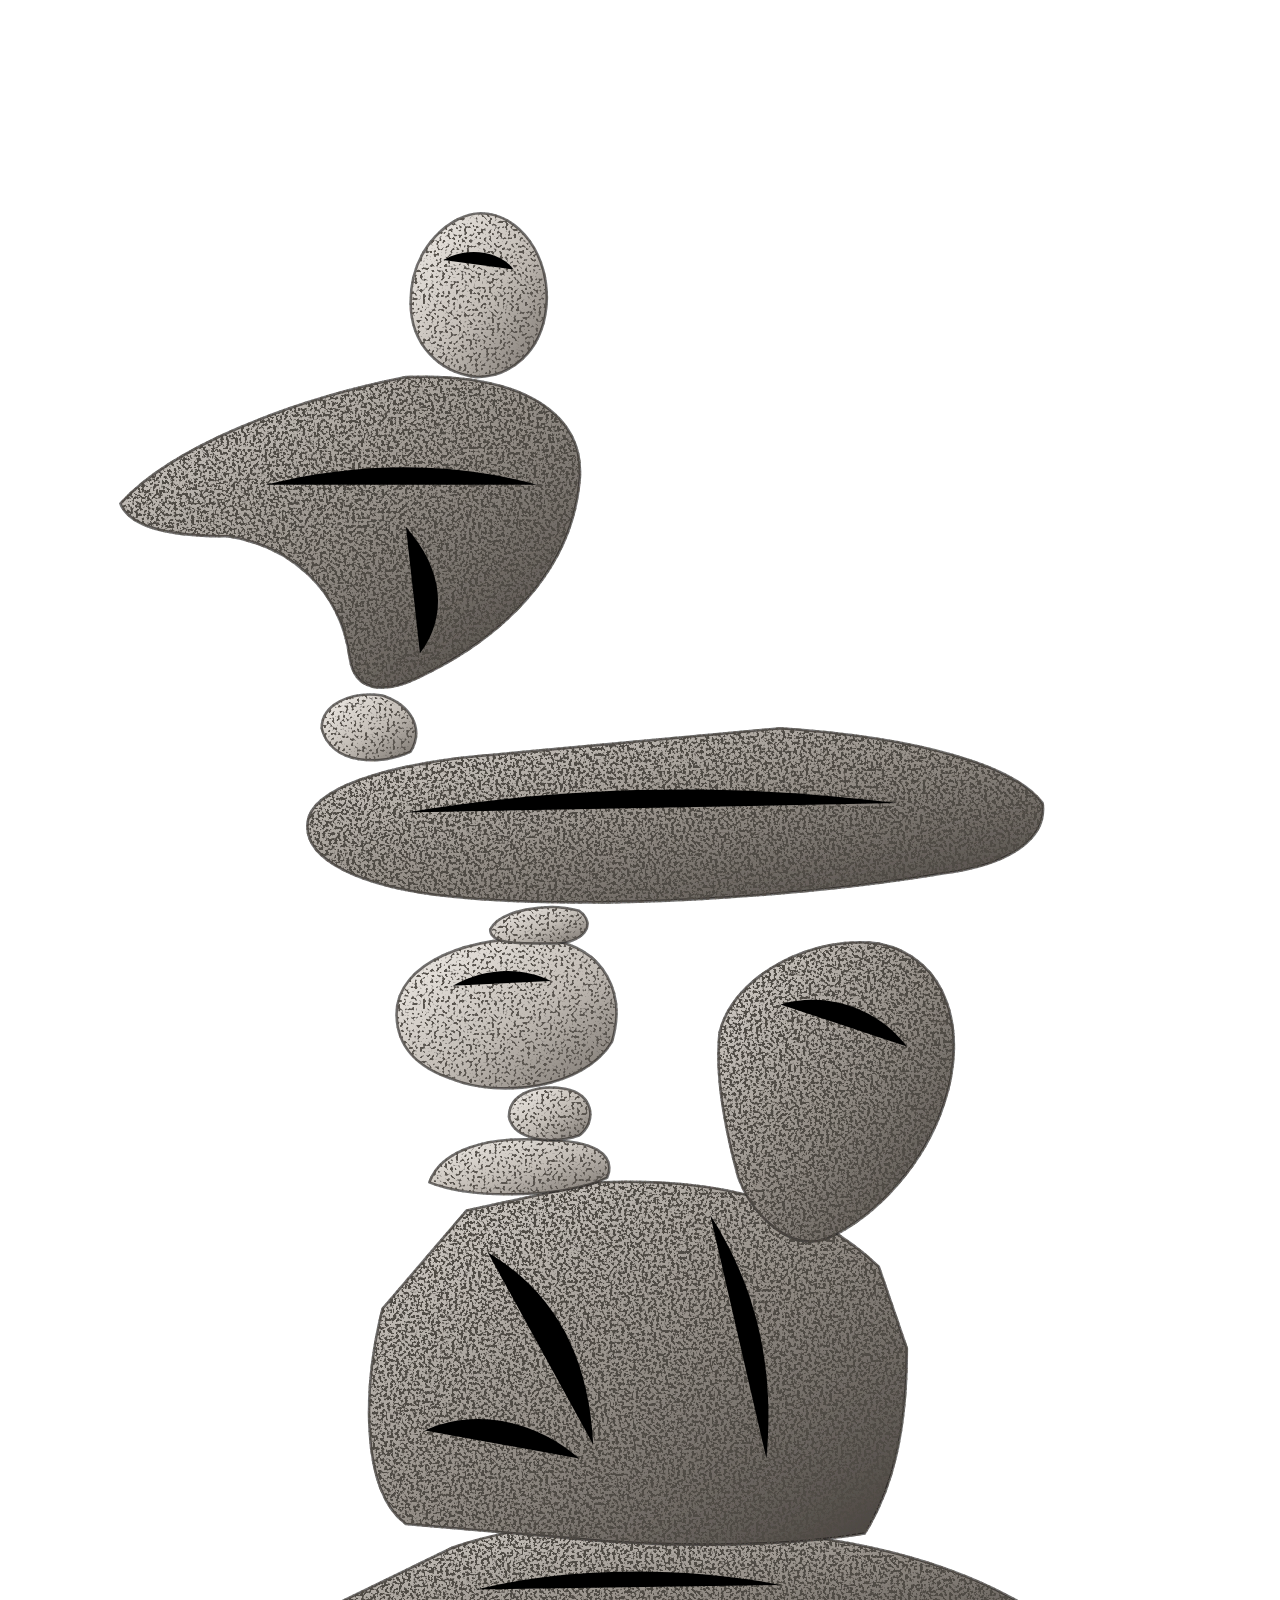
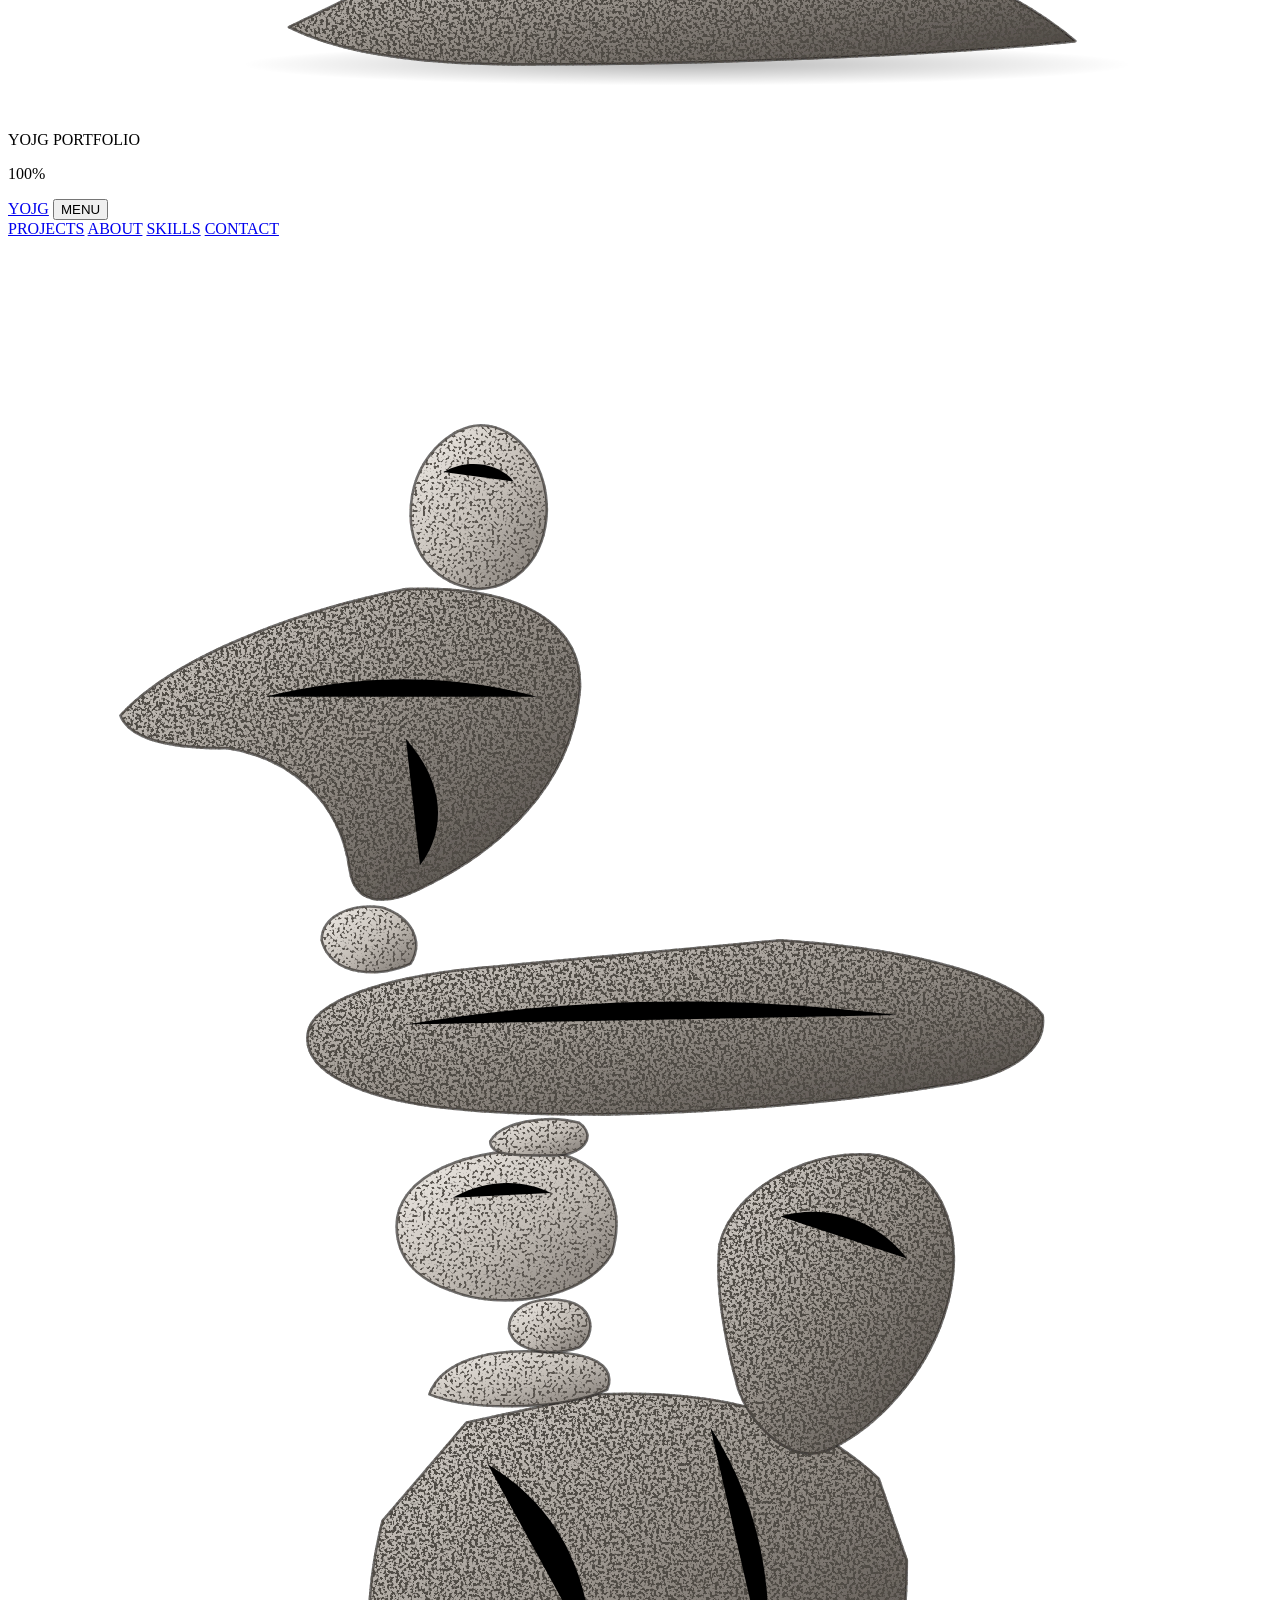
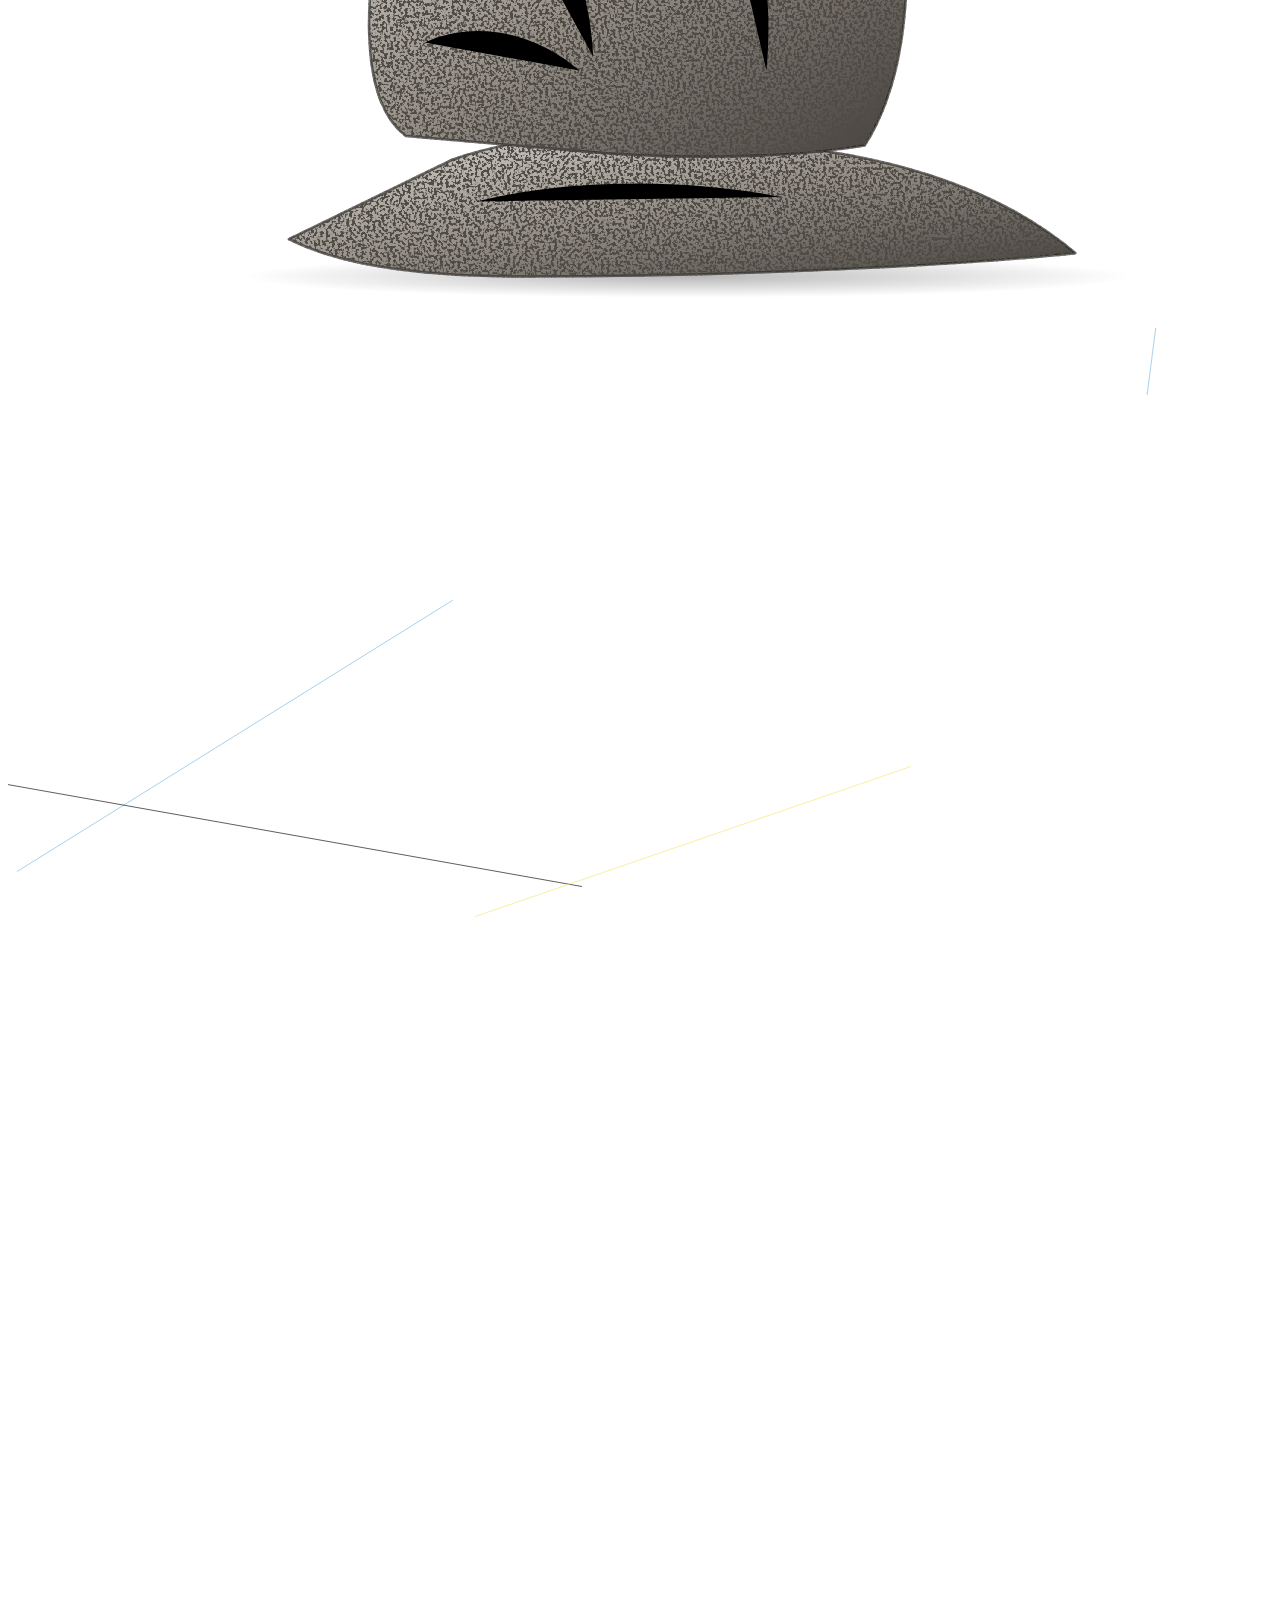
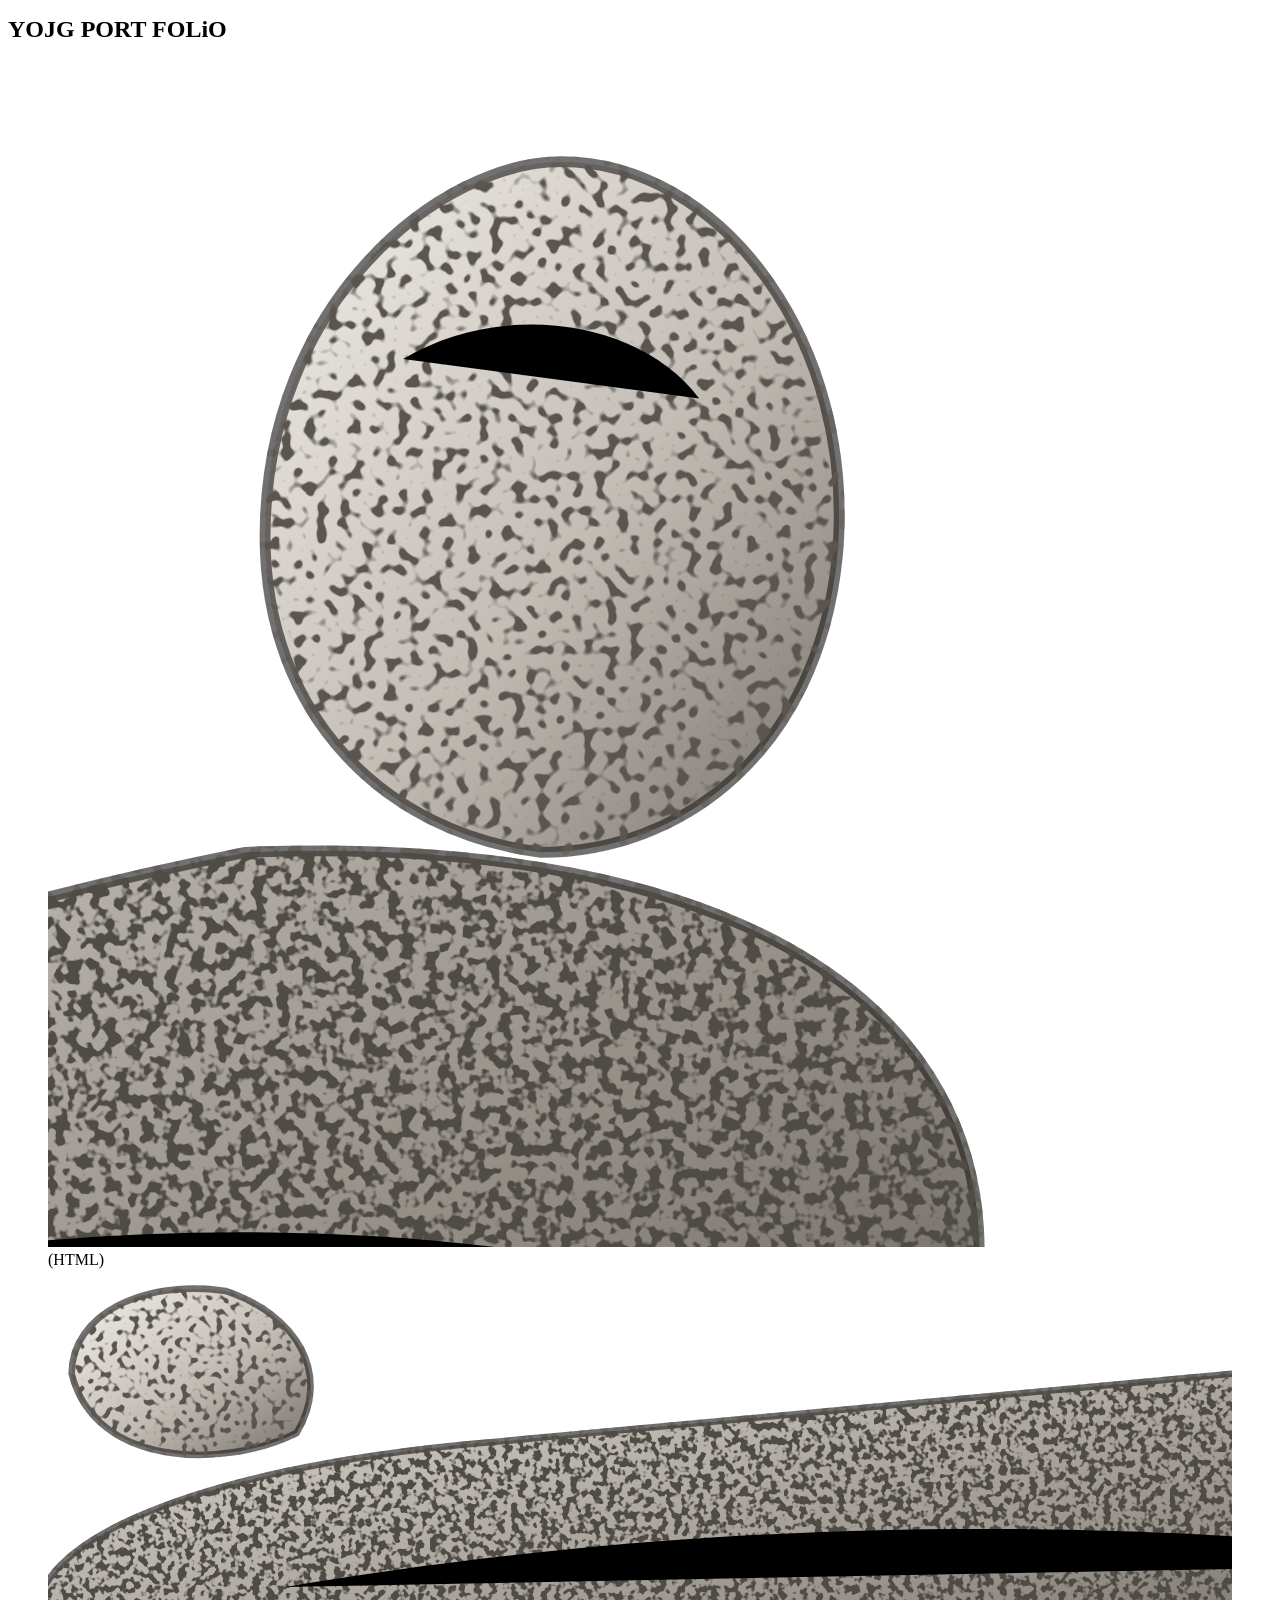
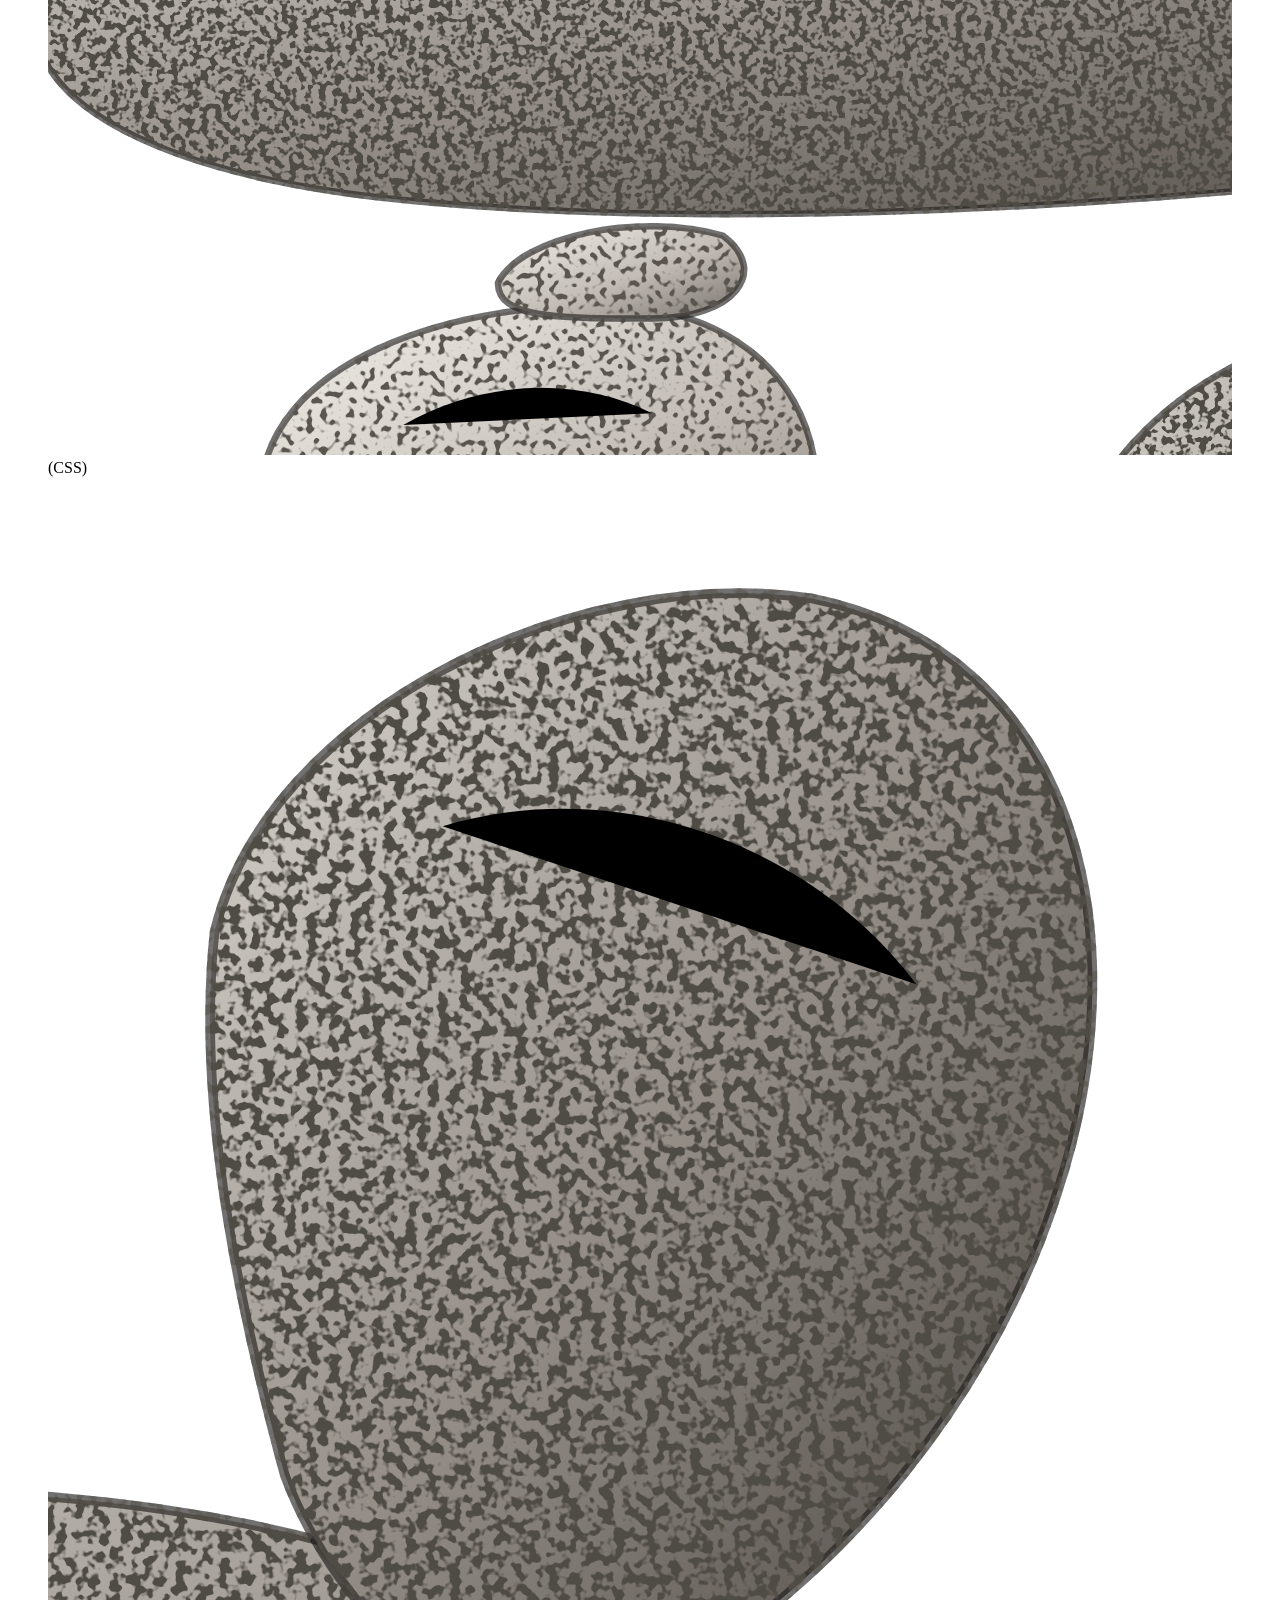
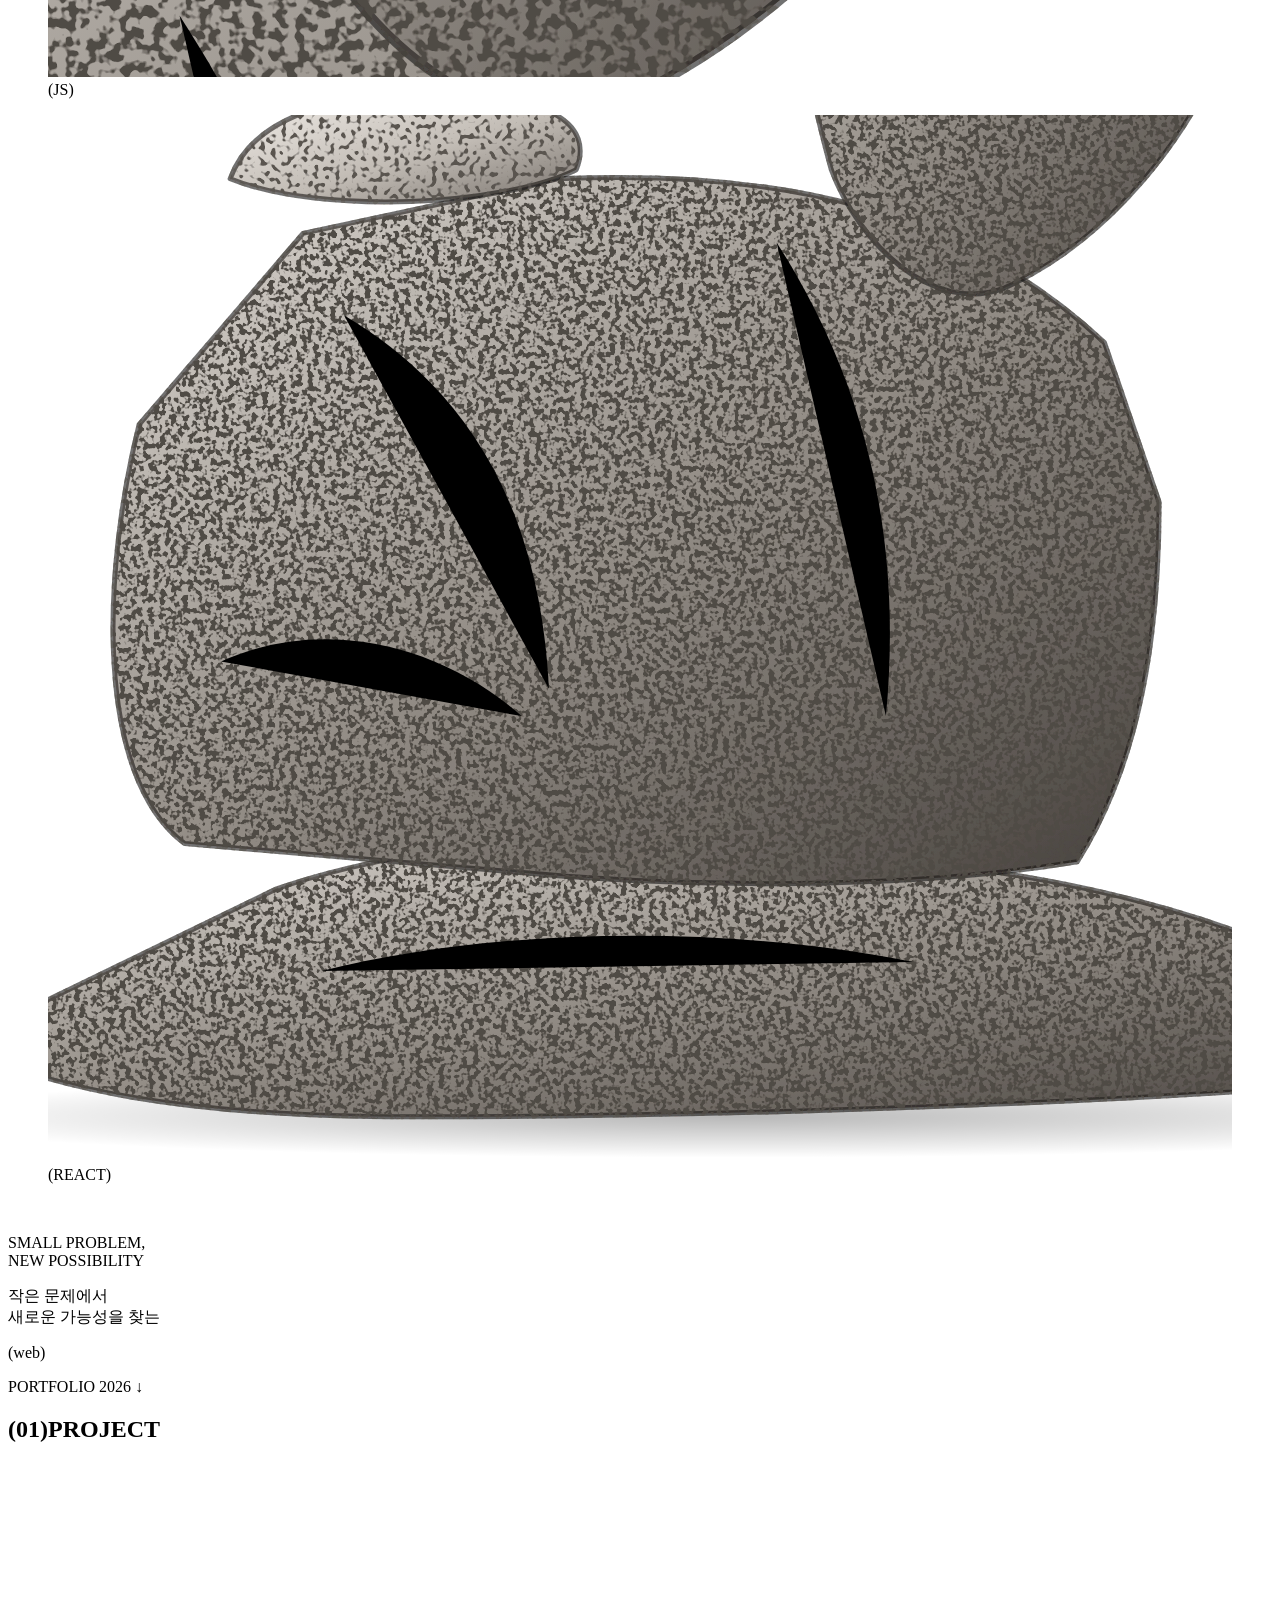
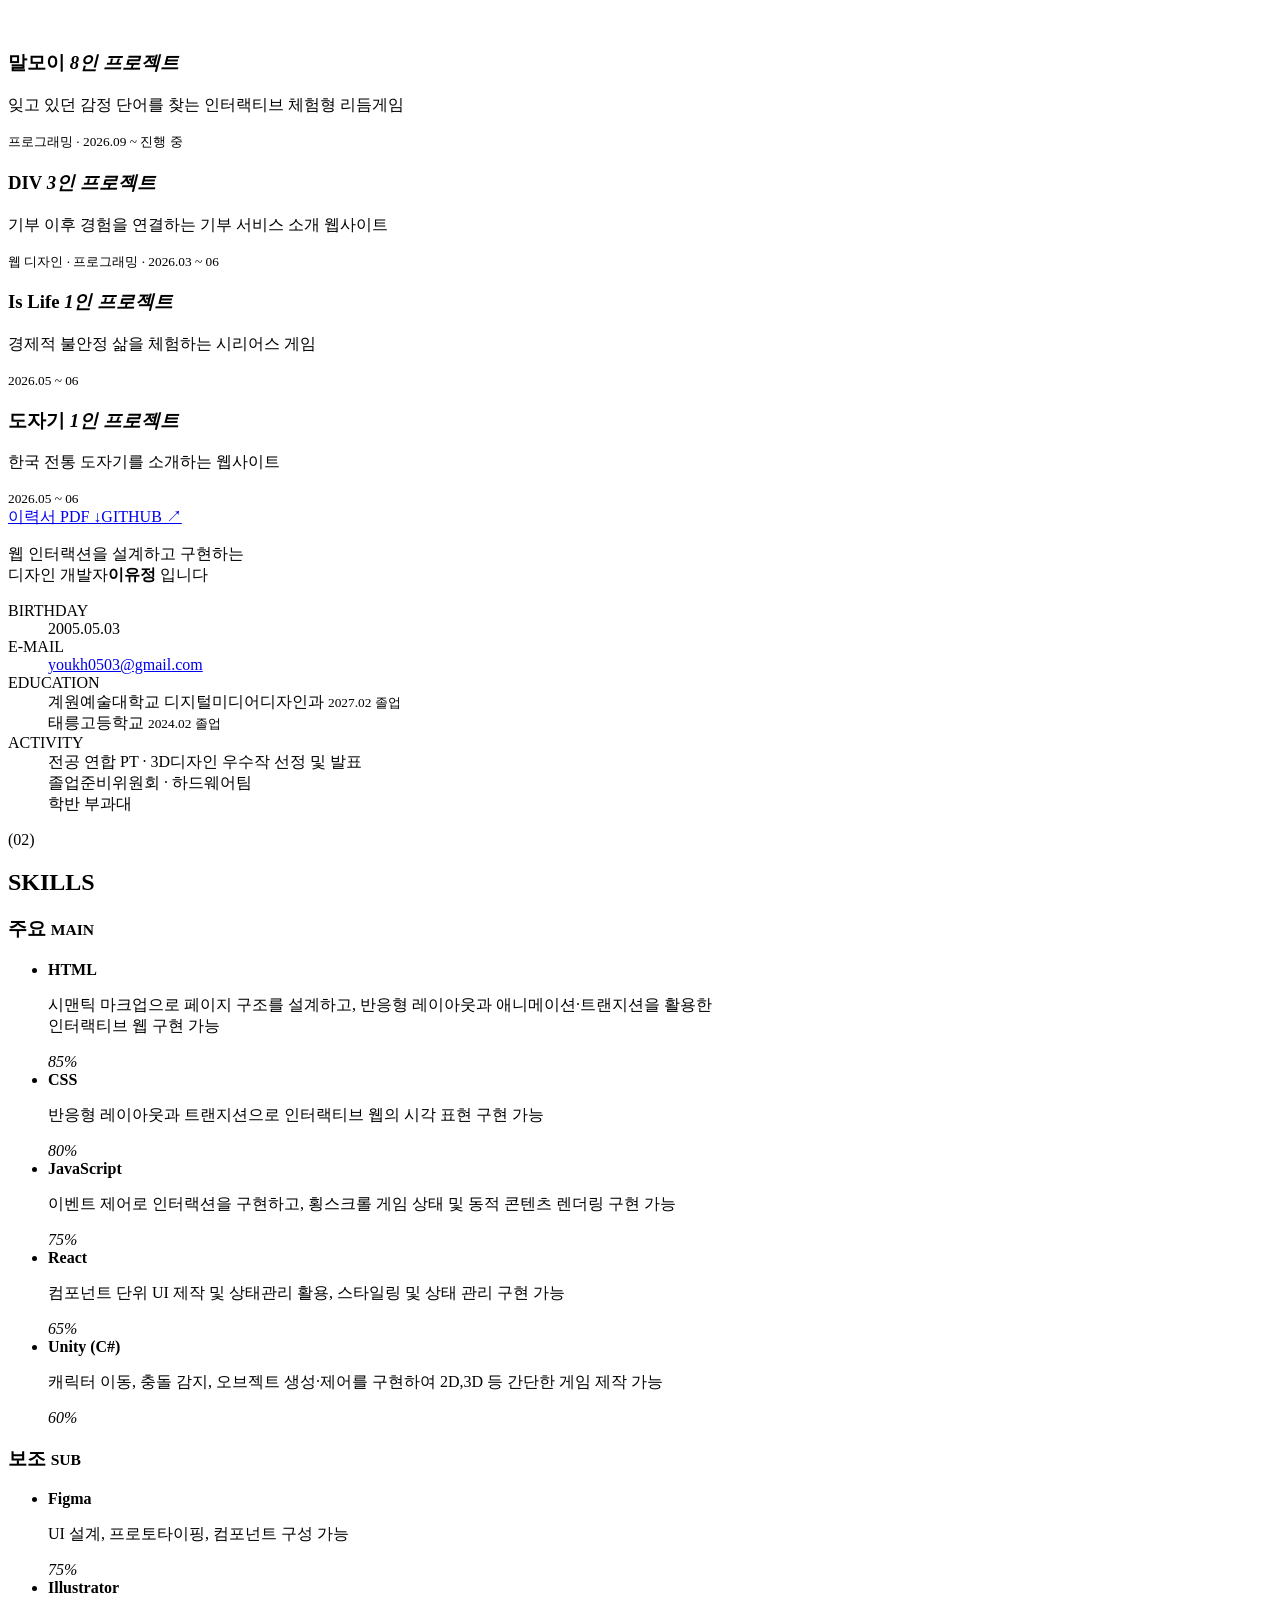
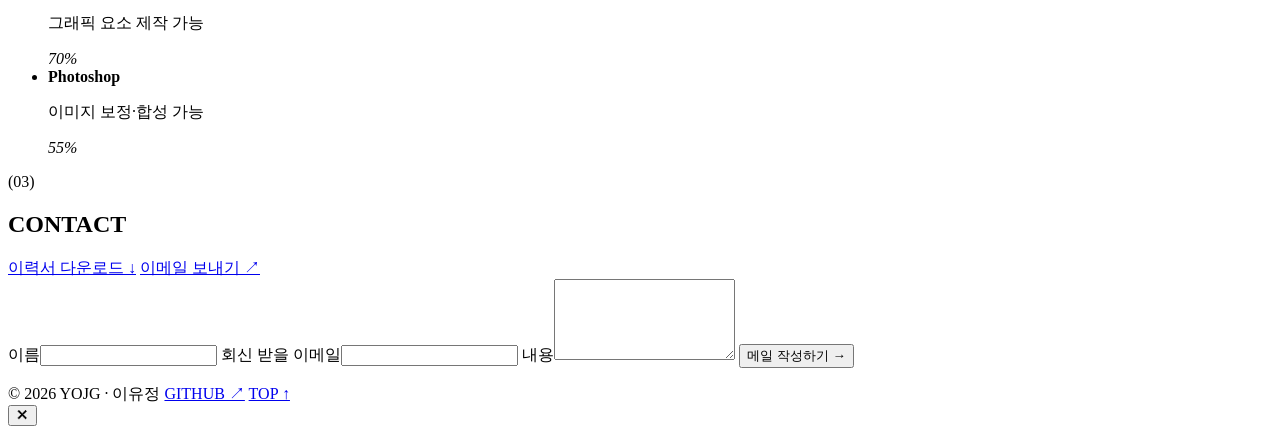
==== index.html @ 0fd17395 "Add files via upload" ====
<!DOCTYPE html>
<html lang="ko">
<head>
  <meta charset="UTF-8">
  <meta name="viewport" content="width=device-width, initial-scale=1">
  <title>YOJG PORTFOLIO — 이유정</title>
  <meta name="description" content="작은 문제에서 새로운 가능성을 찾는 이유정의 포트폴리오">
  <link rel="icon" href="assets/favicon.svg?v=2" type="image/svg+xml">
  <link rel="icon" href="assets/favicon-64.png?v=2" type="image/png" sizes="64x64">
  <link rel="shortcut icon" href="assets/favicon.ico?v=2">
  <link rel="apple-touch-icon" href="assets/apple-touch-icon.png?v=2">
  <meta property="og:type" content="website">
  <meta property="og:title" content="YOJG PORTFOLIO — 이유정">
  <meta property="og:description" content="작은 문제에서 새로운 가능성을 찾는 이유정의 포트폴리오">
  <meta property="og:url" content="https://leeyoujoungg.github.io/YOJG/">
  <meta property="og:image" content="https://leeyoujoungg.github.io/YOJG/assets/og.png">
  <meta name="twitter:card" content="summary_large_image">
  <link rel="preconnect" href="https://fonts.googleapis.com">
  <link rel="preconnect" href="https://fonts.gstatic.com" crossorigin>
  <link href="https://fonts.googleapis.com/css2?family=Inter:wght@300;400;600;800;900&family=Noto+Sans+KR:wght@300;400;500;700&display=swap" rel="stylesheet">
  <link rel="stylesheet" href="css/style.css">
</head>
<body class="is-loading">

  <!-- 돌 일러스트 공용 SVG 정의 (그라데이션 / 점묘 필터) -->
  <svg class="svg-defs" width="0" height="0" aria-hidden="true" focusable="false">
    <defs>
      <linearGradient id="gL" x1="0" y1="0" x2="1" y2="1">
        <stop offset="0" stop-color="#f3efea"/><stop offset=".55" stop-color="#c2bcb5"/><stop offset="1" stop-color="#77716b"/>
      </linearGradient>
      <linearGradient id="gD" x1="0" y1="0" x2="1" y2="1">
        <stop offset="0" stop-color="#ddd8d2"/><stop offset=".5" stop-color="#948e87"/><stop offset="1" stop-color="#443f3b"/>
      </linearGradient>
      <radialGradient id="gShadow">
        <stop offset="0" stop-color="#000" stop-opacity=".28"/><stop offset="1" stop-color="#000" stop-opacity="0"/>
      </radialGradient>
      <filter id="fL" x="-5%" y="-5%" width="110%" height="110%">
        <feTurbulence type="fractalNoise" baseFrequency=".85" numOctaves="1" seed="4" result="n"/>
        <feColorMatrix in="n" type="matrix" values="0 0 0 0 .1  0 0 0 0 .09  0 0 0 0 .08  0 0 0 -10 4.7" result="dots"/>
        <feComposite in="dots" in2="SourceAlpha" operator="in" result="d"/>
        <feMerge><feMergeNode in="SourceGraphic"/><feMergeNode in="d"/></feMerge>
      </filter>
      <filter id="fD" x="-5%" y="-5%" width="110%" height="110%">
        <feTurbulence type="fractalNoise" baseFrequency=".8" numOctaves="2" seed="9" result="n"/>
        <feColorMatrix in="n" type="matrix" values="0 0 0 0 .08  0 0 0 0 .07  0 0 0 0 .06  0 0 0 -10 5.3" result="dots"/>
        <feComposite in="dots" in2="SourceAlpha" operator="in" result="d"/>
        <feMerge><feMergeNode in="SourceGraphic"/><feMergeNode in="d"/></feMerge>
      </filter>
    </defs>
  </svg>

  <!-- 로딩: 돌이 하나씩 쌓이고, 흰 계단 패널이 열린다 -->
  <div class="loader" id="loader" aria-live="polite">
    <div class="loader__panels" aria-hidden="true">
      <i></i><i></i><i></i><i></i><i></i>
    </div>
    <div class="loader__body">
      <div class="loader__tower" data-tower data-drop></div>
      <p class="loader__title">YOJG PORTFOLIO</p>
      <p class="loader__count"><span id="loaderCount">0</span>%</p>
    </div>
  </div>

  <!-- 좌측 상단 로고 (스크롤 시 등장, 클릭 시 메인으로) -->
  <a class="logo" id="logo" href="#home" aria-label="메인으로 이동">YOJG</a>

  <!-- 우측 상단 고정 메뉴 -->
  <button class="nav-toggle" id="navToggle" aria-expanded="false" aria-controls="nav">MENU</button>
  <nav class="nav" id="nav" aria-label="메인 메뉴">
    
    
    <a href="#projects" data-link="projects">PROJECTS</a>
    <a href="#about" data-link="about">ABOUT</a>
    <a href="#skills" data-link="skills">SKILLS</a>
    <a href="#contact" data-link="contact">CONTACT</a>
  </nav>

  <main>
    <!-- HOME -->
    <section class="hero" id="home" data-section>
      <div class="hero__tower" id="heroTower" data-tower></div>

      <div class="hero__bars" aria-hidden="true">
        <svg class="hero__lines" viewBox="0 0 1935 965" preserveAspectRatio="none">
          <line x1="14" y1="832" x2="727" y2="388" stroke="#7ab8e0"/>
          <line x1="0" y1="699" x2="1098" y2="894" stroke="#0a0a0a"/>
          <line x1="715" y1="901" x2="1935" y2="481" stroke="#f4e86d"/>
          <line x1="1757" y1="0" x2="1662" y2="736" stroke="#7ab8e0"/>
        </svg>
        <svg class="hero__lines hero__lines--top" viewBox="0 0 1935 965" preserveAspectRatio="none">
          <line x1="0" y1="207" x2="763" y2="473" stroke="#f0605d"/>
        </svg>
      </div>
      <h1 class="hero__title" aria-label="YOJG PORTFOLIO">
        <span class="cut cut--1">YOJG</span>
        <span class="cut cut--2">PORT</span>
        <span class="cut cut--3">FOLiO</span>
      </h1>

      <!-- 흰 사각으로 뚫린 창 -->
      <figure class="window w1"><div data-tower data-slice data-view="150 70 120 120"></div><figcaption>(HTML)</figcaption></figure>
      <figure class="window w2"><div data-tower data-slice data-view="130 285 200 130"></div><figcaption>(CSS)</figcaption></figure>
      <figure class="window w3"><div data-tower data-slice data-view="285 380 135 135"></div><figcaption>(JS)</figcaption></figure>
      <figure class="window w4"><div data-tower data-slice data-view="140 480 260 230"></div><figcaption>(REACT)</figcaption></figure>
      <div class="hero__text">
        <p class="hero__sub"><br></p>
        <p class="hero__big">SMALL PROBLEM,<br>NEW POSSIBILITY</p>
        <p class="hero__kr">작은 문제에서<br>새로운 가능성을 찾는</p>
      </div>
      <p class="hero__label hero__label--bl">(web)</p>
      <p class="hero__label hero__label--br">PORTFOLIO 2026 ↓</p>
    </section>

    <!-- PROJECTS -->
    <section class="projects" id="projects" data-section>
      <div class="pframe">
        <h2 class="pframe__title"><span>(01)</span>PROJECT</h2>

        <svg class="pframe__lines" viewBox="0 0 616 860" preserveAspectRatio="none" aria-hidden="true">
          <line x1="0" y1="70" x2="400" y2="252"/>
          <line x1="290" y1="150" x2="485" y2="490"/>
          <line x1="70" y1="612" x2="510" y2="433"/>
          <line x1="60" y1="582" x2="616" y2="788"/>
        </svg>

        <article class="pcard reveal" data-project="0" tabindex="0" role="button" style="left:11%;top:12.6%;--lx:0%">
          <div class="pcard__thumb"></div>
          <div class="pcard__info"><h3>말모이 <em>8인 프로젝트</em></h3><p>잊고 있던 감정 단어를 찾는 인터랙티브 체험형 리듬게임</p><small>프로그래밍 · 2026.09 ~ 진행 중</small></div>
        </article>
        <article class="pcard pcard--right reveal" data-project="1" tabindex="0" role="button" style="left:49.5%;top:31%;--mw:40cqw">
          <div class="pcard__thumb"></div>
          <div class="pcard__info"><h3>DIV <em>3인 프로젝트</em></h3><p>기부 이후 경험을 연결하는 기부 서비스 소개 웹사이트</p><small>웹 디자인 · 프로그래밍 · 2026.03 ~ 06</small></div>
        </article>
        <article class="pcard reveal" data-project="2" tabindex="0" role="button" style="left:13%;top:48.84%;--lx:0%">
          <div class="pcard__thumb"></div>
          <div class="pcard__info"><h3>Is Life <em>1인 프로젝트</em></h3><p>경제적 불안정 삶을 체험하는 시리어스 게임</p><small>2026.05 ~ 06</small></div>
        </article>
        <article class="pcard reveal" data-project="3" tabindex="0" role="button" style="left:49%;top:72.09%;--lx:0%;--mw:36cqw">
          <div class="pcard__thumb"></div>
          <div class="pcard__info"><h3>도자기 <em>1인 프로젝트</em></h3><p>한국 전통 도자기를 소개하는 웹사이트</p><small>2026.05 ~ 06</small></div>
        </article>
      </div>
    </section>

    <!-- ABOUT -->
    <section class="about" id="about" data-section>
      <div class="about__photo reveal"></div>
      <div class="about__body">
        <div class="pills reveal"><a class="pill" href="assets/resume.pdf" download="이유정_이력서.pdf">이력서 PDF ↓</a><a class="pill" href="https://github.com/Leeyoujoungg" target="_blank" rel="noopener">GITHUB ↗</a></div>
        <p class="about__slogan reveal">웹 인터랙션을 설계하고 구현하는
          <br>디자인 개발자<strong>이유정</strong> 입니다</p>
        <dl class="about__info reveal">
          <div><dt>BIRTHDAY</dt><dd>2005.05.03</dd></div>
          <div><dt>E-MAIL</dt><dd><a href="mailto:youkh0503@gmail.com">youkh0503@gmail.com</a></dd></div>
          <div><dt>EDUCATION</dt><dd>계원예술대학교 디지털미디어디자인과 <small>2027.02 졸업</small><br>태릉고등학교 <small>2024.02 졸업</small></dd></div>
          <div><dt>ACTIVITY</dt><dd>전공 연합 PT · 3D디자인 우수작 선정 및 발표<br>졸업준비위원회 · 하드웨어팀<br>학반 부과대</dd></div>
        </dl>
      </div>
    </section>

    <!-- SKILLS -->
    <section class="skills" id="skills" data-section>
      <header class="head reveal"><span>(02)</span><h2>SKILLS</h2></header>
      <div class="skills__cols">
        <div class="skills__group reveal">
          <h3>주요 <small>MAIN</small></h3>
          <ul>
            <li><b>HTML</b><div class="sk"><p>시맨틱 마크업으로 페이지 구조를 설계하고, 반응형 레이아웃과 애니메이션·트랜지션을 활용한 <br>인터랙티브 웹 구현 가능</p><span class="lv" aria-label="숙련도 85%"><span class="lv__bar"><i style="--lv:85%"></i></span><em>85%</em></span></div></li>
            <li><b>CSS</b><div class="sk"><p>반응형 레이아웃과 트랜지션으로 인터랙티브 웹의 시각 표현 구현 가능</p><span class="lv" aria-label="숙련도 80%"><span class="lv__bar"><i style="--lv:80%"></i></span><em>80%</em></span></div></li>
            <li><b>JavaScript</b><div class="sk"><p>이벤트 제어로 인터랙션을 구현하고, 횡스크롤 게임 상태 및 동적 콘텐츠 렌더링 구현 가능</p><span class="lv" aria-label="숙련도 75%"><span class="lv__bar"><i style="--lv:75%"></i></span><em>75%</em></span></div></li>
            <li><b>React</b><div class="sk"><p>컴포넌트 단위 UI 제작 및 상태관리 활용, 스타일링 및 상태 관리 구현 가능</p><span class="lv" aria-label="숙련도 65%"><span class="lv__bar"><i style="--lv:65%"></i></span><em>65%</em></span></div></li>
            <li><b>Unity (C#)</b><div class="sk"><p>캐릭터 이동, 충돌 감지, 오브젝트 생성·제어를 구현하여 2D,3D 등 간단한 게임 제작 가능</p><span class="lv" aria-label="숙련도 60%"><span class="lv__bar"><i style="--lv:60%"></i></span><em>60%</em></span></div></li>
          </ul>
        </div>
        <div class="skills__group reveal">
          <h3>보조 <small>SUB</small></h3>
          <ul>
            <li><b>Figma</b><div class="sk"><p>UI 설계, 프로토타이핑, 컴포넌트 구성 가능</p><span class="lv" aria-label="숙련도 75%"><span class="lv__bar"><i style="--lv:75%"></i></span><em>75%</em></span></div></li>
            <li><b>Illustrator</b><div class="sk"><p>그래픽 요소 제작 가능</p><span class="lv" aria-label="숙련도 70%"><span class="lv__bar"><i style="--lv:70%"></i></span><em>70%</em></span></div></li>
            <li><b>Photoshop</b><div class="sk"><p>이미지 보정·합성 가능</p><span class="lv" aria-label="숙련도 55%"><span class="lv__bar"><i style="--lv:55%"></i></span><em>55%</em></span></div></li>
          </ul>
        </div>
      </div>
    </section>

    <!-- CONTACT -->
    <section class="contact" id="contact" data-section>
      <div class="contact__grid">
        <div class="reveal contact__left">
          <header class="head"><span>(03)</span><h2>CONTACT</h2></header>
          <div class="contact__btns">
            <a class="btn btn--fill" href="assets/resume.pdf" download="이유정_이력서.pdf">이력서 다운로드 ↓</a>
            <a class="btn" href="mailto:youkh0503@gmail.com">이메일 보내기 ↗</a>
          </div>
        </div>
        <form class="form reveal" id="mailForm" novalidate>
          <label>이름<input type="text" name="name" autocomplete="name" required></label>
          <label>회신 받을 이메일<input type="email" name="email" autocomplete="email" required></label>
          <label>내용<textarea name="msg" rows="5" required></textarea></label>
          <button class="btn btn--fill" type="submit">메일 작성하기 →</button>
          <p class="form__note" id="formNote" role="status"></p>
        </form>
      </div>
      <footer class="foot">
        <span>© 2026 YOJG · 이유정</span>
        <a href="https://github.com/Leeyoujoungg" target="_blank" rel="noopener">GITHUB ↗</a>
        <a href="#home">TOP ↑</a>
      </footer>
    </section>
  </main>

    <!-- PROJECT MODAL -->
  <div class="pmodal" id="pmodal" aria-hidden="true">
    <div class="pmodal__backdrop" data-close></div>
    <section class="pmodal__panel" role="dialog" aria-modal="true" aria-labelledby="pmTitle">
      <button class="pmodal__close" type="button" data-close aria-label="닫기">✕</button>
      <div class="pmodal__thumb" id="pmThumb"></div>
      <div class="pmodal__body">
        <p class="pmodal__meta" id="pmMeta"></p>
        <h3 class="pmodal__title" id="pmTitle"></h3>
        <p class="pmodal__lead" id="pmLead"></p>
        <p class="pmodal__desc" id="pmDesc"></p>
        <ul class="pmodal__list" id="pmList"></ul>
        <p class="pmodal__stack" id="pmStack"></p>
        <a class="pmodal__link btn btn--fill" id="pmLink" target="_blank" rel="noopener" hidden>사이트 방문하기 ↗</a>
      </div>
    </section>
  </div>

  <script src="js/main.js"></script>
  <script src="js/projects.js"></script>
</body>
</html>
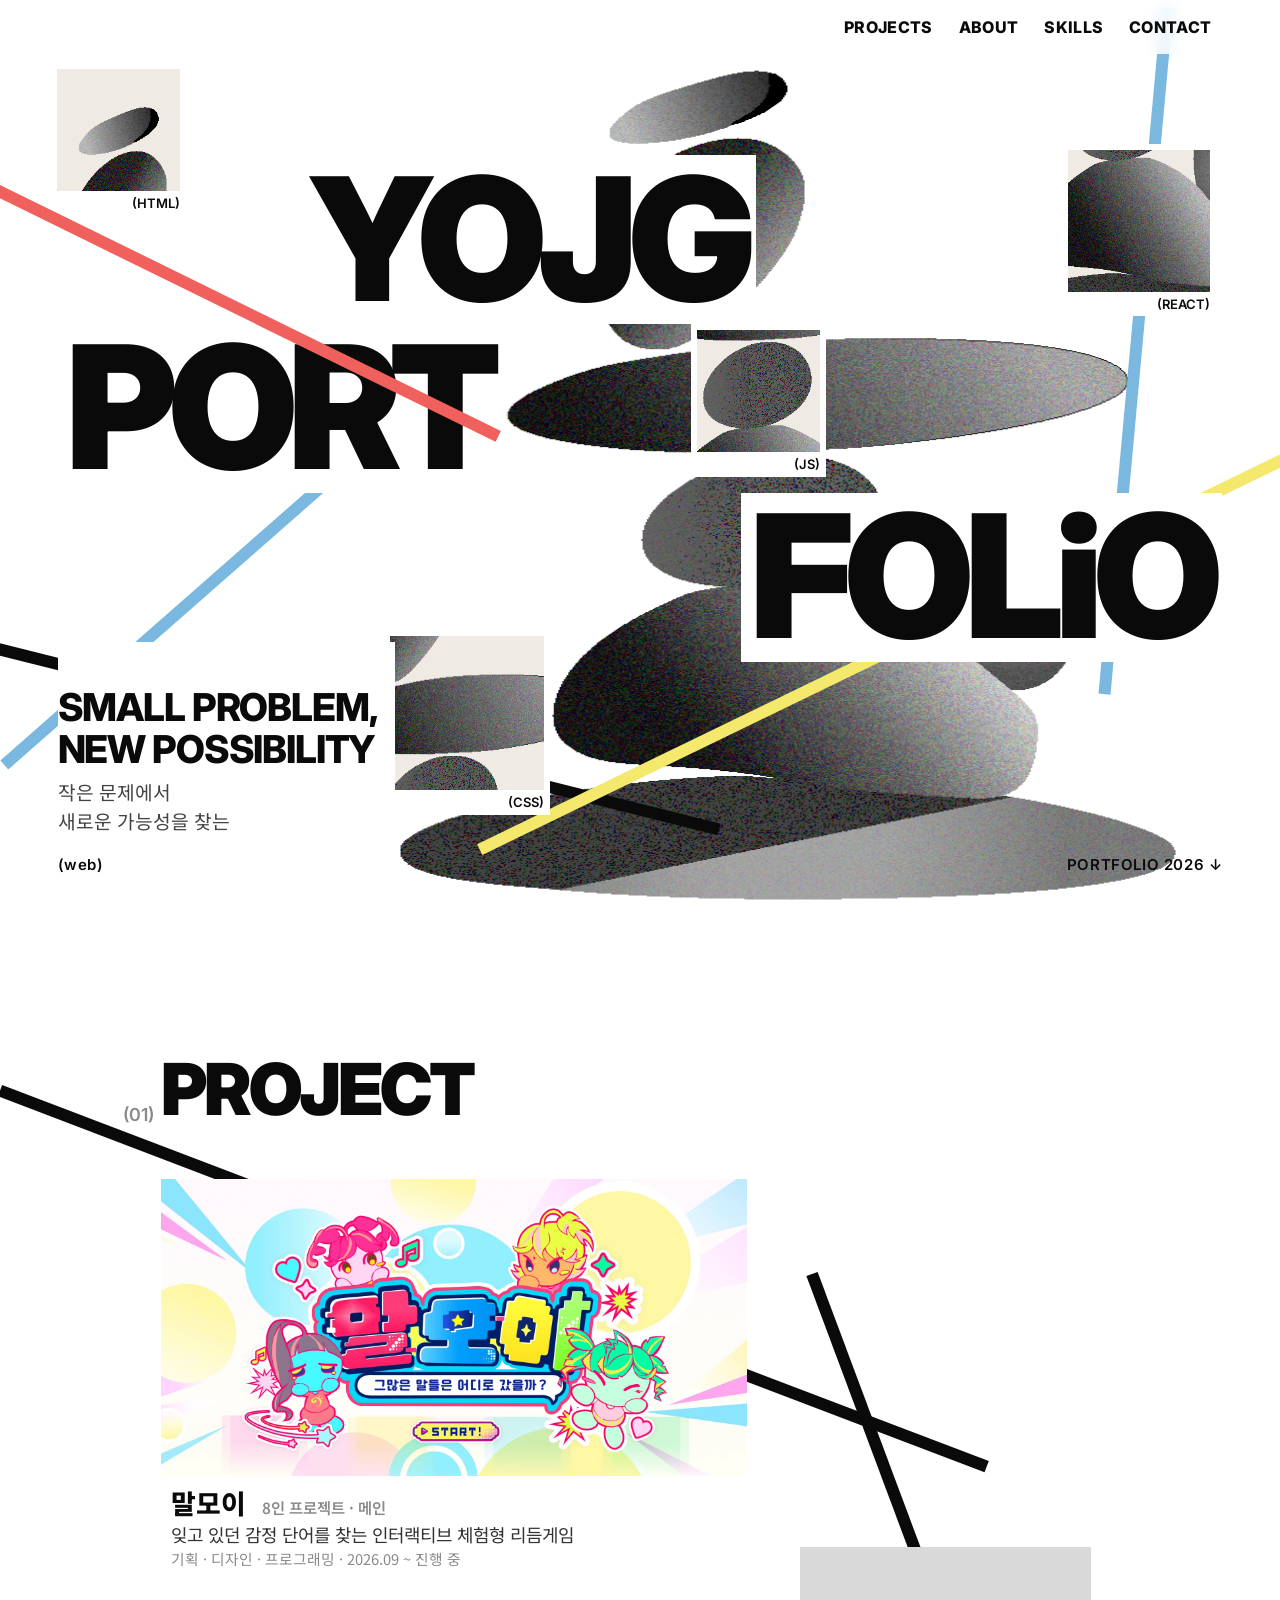
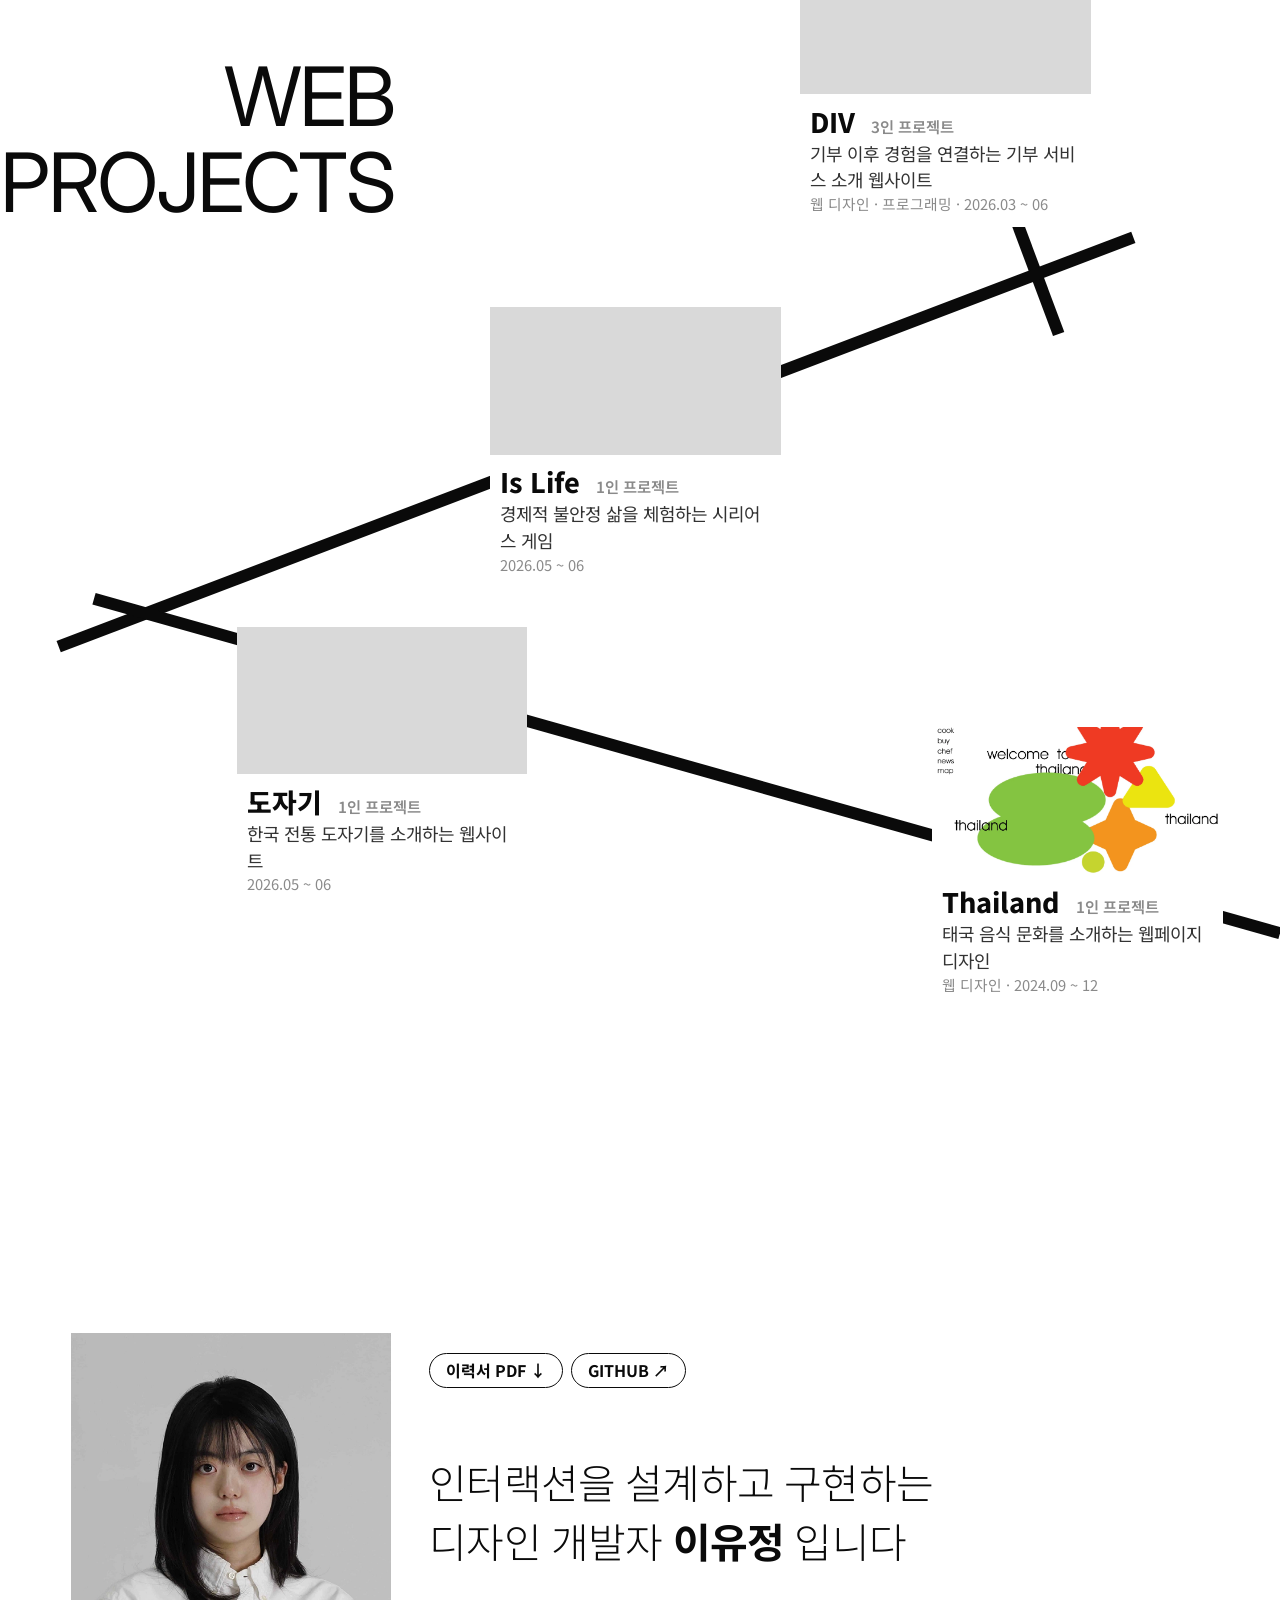
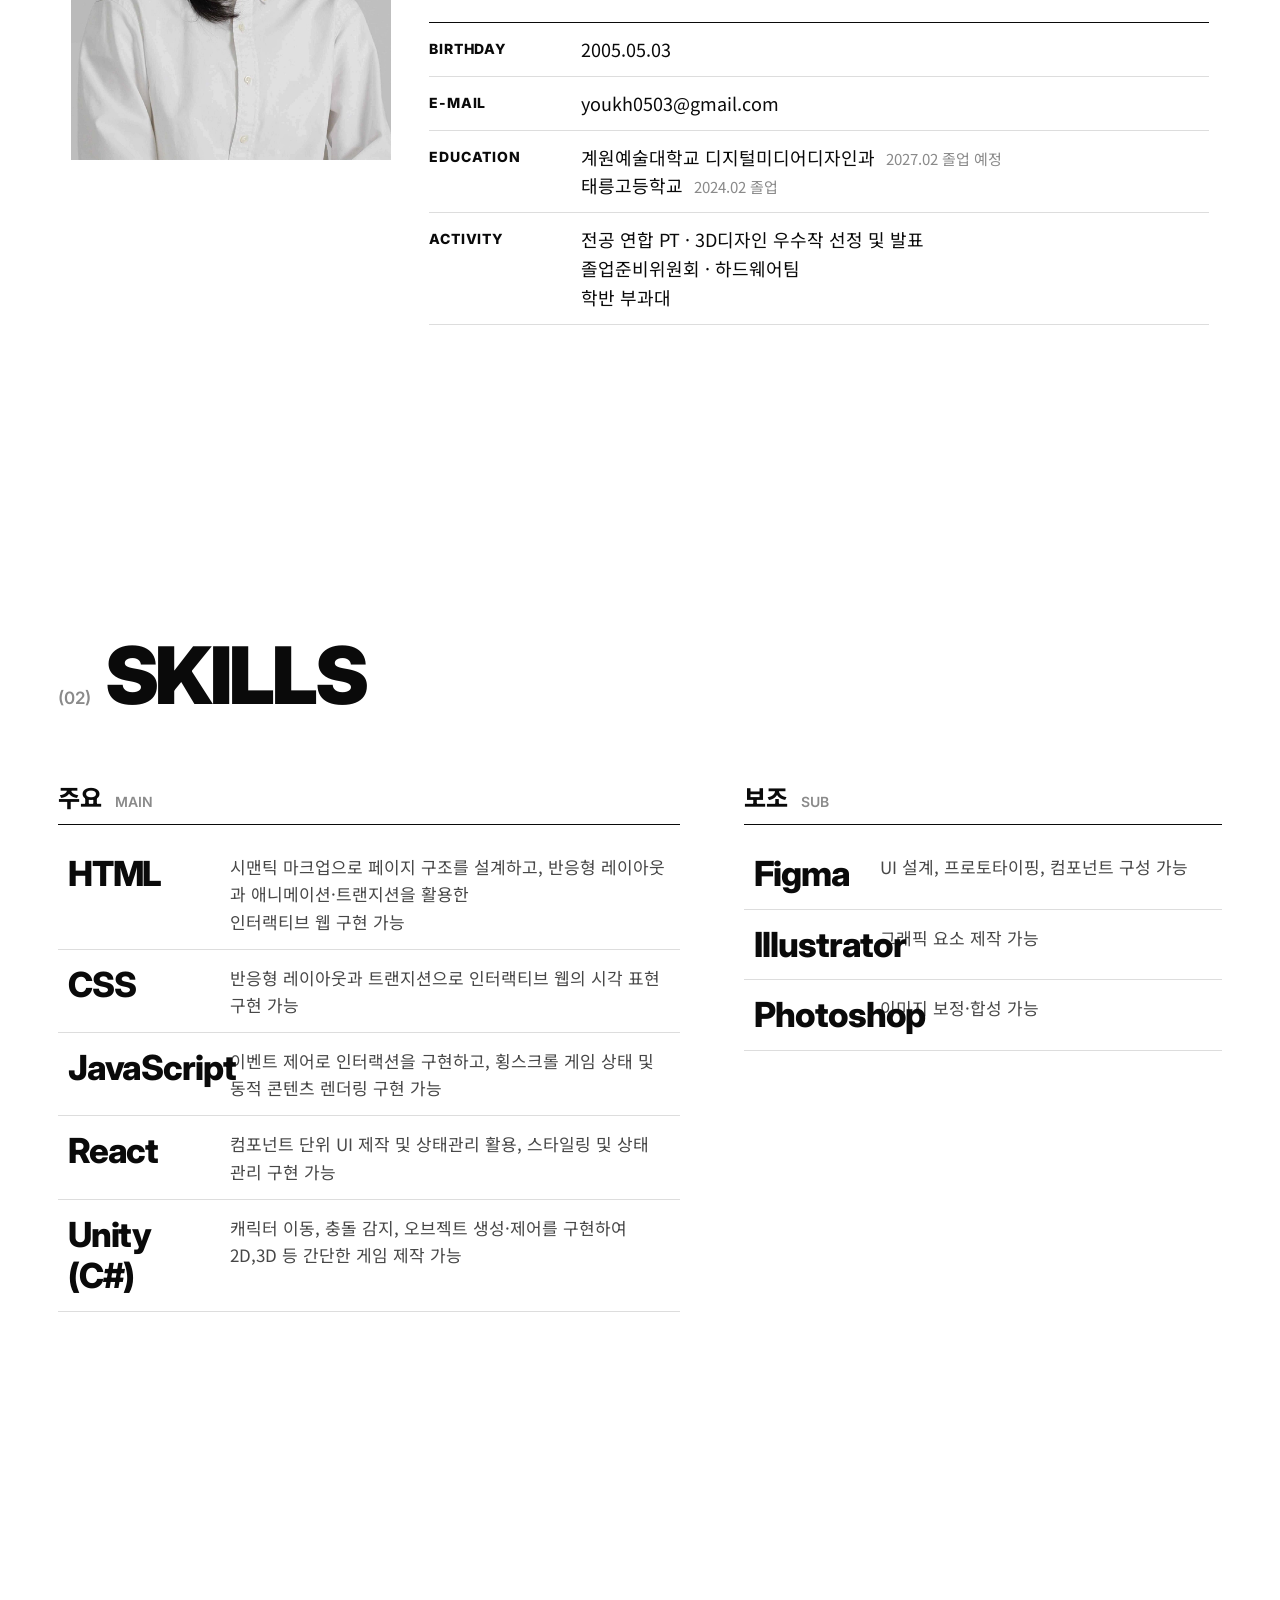
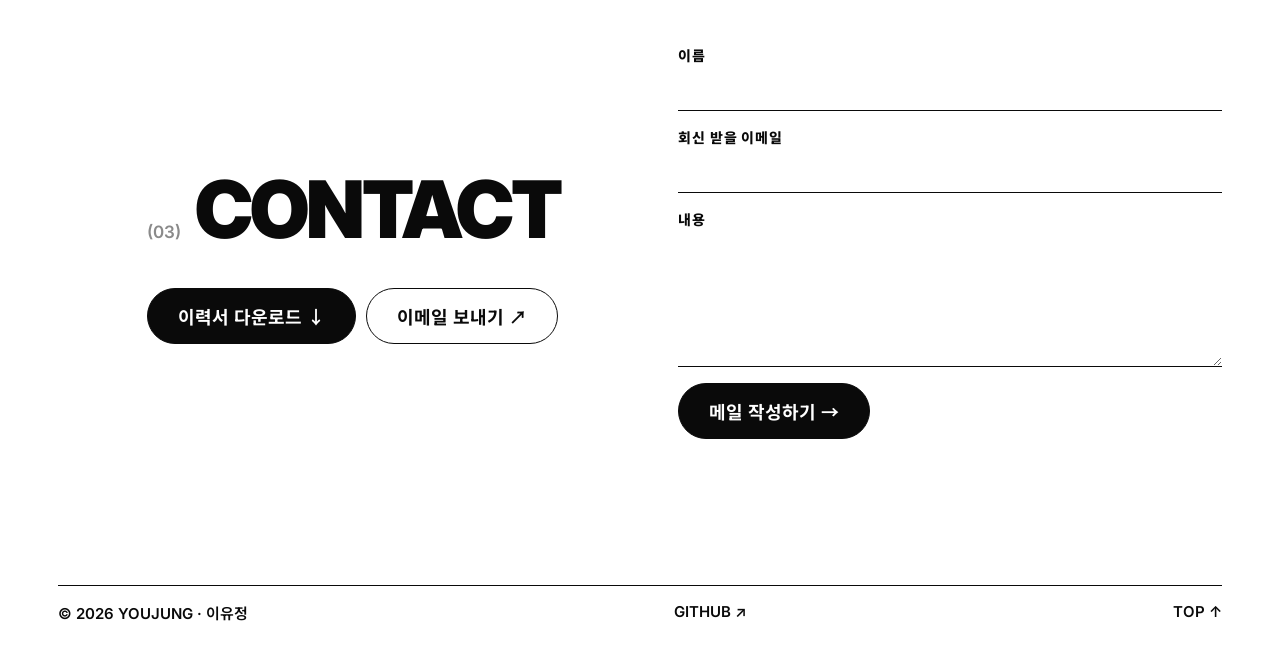
==== commit 544a6607: "Add files via upload" ====
--- a/index.html
+++ b/index.html
@@ -1,248 +1,233 @@
-<!DOCTYPE html>
-<html lang="ko">
-<head>
-  <meta charset="UTF-8">
-  <meta name="viewport" content="width=device-width, initial-scale=1">
-  <title>YOJG PORTFOLIO — 이유정</title>
-  <meta name="description" content="작은 문제에서 새로운 가능성을 찾는 이유정의 포트폴리오">
-  <link rel="icon" href="assets/favicon.svg?v=2" type="image/svg+xml">
-  <link rel="icon" href="assets/favicon-64.png?v=2" type="image/png" sizes="64x64">
-  <link rel="shortcut icon" href="assets/favicon.ico?v=2">
-  <link rel="apple-touch-icon" href="assets/apple-touch-icon.png?v=2">
-  <meta property="og:type" content="website">
-  <meta property="og:title" content="YOJG PORTFOLIO — 이유정">
-  <meta property="og:description" content="작은 문제에서 새로운 가능성을 찾는 이유정의 포트폴리오">
-  <meta property="og:url" content="https://leeyoujoungg.github.io/YOJG/">
-  <meta property="og:image" content="https://leeyoujoungg.github.io/YOJG/assets/og.png">
-  <meta name="twitter:card" content="summary_large_image">
-  <link rel="preconnect" href="https://fonts.googleapis.com">
-  <link rel="preconnect" href="https://fonts.gstatic.com" crossorigin>
-  <link href="https://fonts.googleapis.com/css2?family=Inter:wght@300;400;600;800;900&family=Noto+Sans+KR:wght@300;400;500;700&display=swap" rel="stylesheet">
-  <link rel="stylesheet" href="css/style.css">
-</head>
-<body class="is-loading">
-
-  <!-- 돌 일러스트 공용 SVG 정의 (그라데이션 / 점묘 필터) -->
-  <svg class="svg-defs" width="0" height="0" aria-hidden="true" focusable="false">
-    <defs>
-      <linearGradient id="gL" x1="0" y1="0" x2="1" y2="1">
-        <stop offset="0" stop-color="#f3efea"/><stop offset=".55" stop-color="#c2bcb5"/><stop offset="1" stop-color="#77716b"/>
-      </linearGradient>
-      <linearGradient id="gD" x1="0" y1="0" x2="1" y2="1">
-        <stop offset="0" stop-color="#ddd8d2"/><stop offset=".5" stop-color="#948e87"/><stop offset="1" stop-color="#443f3b"/>
-      </linearGradient>
-      <radialGradient id="gShadow">
-        <stop offset="0" stop-color="#000" stop-opacity=".28"/><stop offset="1" stop-color="#000" stop-opacity="0"/>
-      </radialGradient>
-      <filter id="fL" x="-5%" y="-5%" width="110%" height="110%">
-        <feTurbulence type="fractalNoise" baseFrequency=".85" numOctaves="1" seed="4" result="n"/>
-        <feColorMatrix in="n" type="matrix" values="0 0 0 0 .1  0 0 0 0 .09  0 0 0 0 .08  0 0 0 -10 4.7" result="dots"/>
-        <feComposite in="dots" in2="SourceAlpha" operator="in" result="d"/>
-        <feMerge><feMergeNode in="SourceGraphic"/><feMergeNode in="d"/></feMerge>
-      </filter>
-      <filter id="fD" x="-5%" y="-5%" width="110%" height="110%">
-        <feTurbulence type="fractalNoise" baseFrequency=".8" numOctaves="2" seed="9" result="n"/>
-        <feColorMatrix in="n" type="matrix" values="0 0 0 0 .08  0 0 0 0 .07  0 0 0 0 .06  0 0 0 -10 5.3" result="dots"/>
-        <feComposite in="dots" in2="SourceAlpha" operator="in" result="d"/>
-        <feMerge><feMergeNode in="SourceGraphic"/><feMergeNode in="d"/></feMerge>
-      </filter>
-    </defs>
-  </svg>
-
-  <!-- 로딩: 돌이 하나씩 쌓이고, 흰 계단 패널이 열린다 -->
-  <div class="loader" id="loader" aria-live="polite">
-    <div class="loader__panels" aria-hidden="true">
-      <i></i><i></i><i></i><i></i><i></i>
-    </div>
-    <div class="loader__body">
-      <div class="loader__tower" data-tower data-drop></div>
-      <p class="loader__title">YOJG PORTFOLIO</p>
-      <p class="loader__count"><span id="loaderCount">0</span>%</p>
-    </div>
-  </div>
-
-  <!-- 좌측 상단 로고 (스크롤 시 등장, 클릭 시 메인으로) -->
-  <a class="logo" id="logo" href="#home" aria-label="메인으로 이동">YOJG</a>
-
-  <!-- 우측 상단 고정 메뉴 -->
-  <button class="nav-toggle" id="navToggle" aria-expanded="false" aria-controls="nav">MENU</button>
-  <nav class="nav" id="nav" aria-label="메인 메뉴">
-    
-    
-    <a href="#projects" data-link="projects">PROJECTS</a>
-    <a href="#about" data-link="about">ABOUT</a>
-    <a href="#skills" data-link="skills">SKILLS</a>
-    <a href="#contact" data-link="contact">CONTACT</a>
-  </nav>
-
-  <main>
-    <!-- HOME -->
-    <section class="hero" id="home" data-section>
-      <div class="hero__tower" id="heroTower" data-tower></div>
-
-      <div class="hero__bars" aria-hidden="true">
-        <svg class="hero__lines" viewBox="0 0 1935 965" preserveAspectRatio="none">
-          <line x1="14" y1="832" x2="727" y2="388" stroke="#7ab8e0"/>
-          <line x1="0" y1="699" x2="1098" y2="894" stroke="#0a0a0a"/>
-          <line x1="715" y1="901" x2="1935" y2="481" stroke="#f4e86d"/>
-          <line x1="1757" y1="0" x2="1662" y2="736" stroke="#7ab8e0"/>
-        </svg>
-        <svg class="hero__lines hero__lines--top" viewBox="0 0 1935 965" preserveAspectRatio="none">
-          <line x1="0" y1="207" x2="763" y2="473" stroke="#f0605d"/>
-        </svg>
-      </div>
-      <h1 class="hero__title" aria-label="YOJG PORTFOLIO">
-        <span class="cut cut--1">YOJG</span>
-        <span class="cut cut--2">PORT</span>
-        <span class="cut cut--3">FOLiO</span>
-      </h1>
-
-      <!-- 흰 사각으로 뚫린 창 -->
-      <figure class="window w1"><div data-tower data-slice data-view="150 70 120 120"></div><figcaption>(HTML)</figcaption></figure>
-      <figure class="window w2"><div data-tower data-slice data-view="130 285 200 130"></div><figcaption>(CSS)</figcaption></figure>
-      <figure class="window w3"><div data-tower data-slice data-view="285 380 135 135"></div><figcaption>(JS)</figcaption></figure>
-      <figure class="window w4"><div data-tower data-slice data-view="140 480 260 230"></div><figcaption>(REACT)</figcaption></figure>
-      <div class="hero__text">
-        <p class="hero__sub"><br></p>
-        <p class="hero__big">SMALL PROBLEM,<br>NEW POSSIBILITY</p>
-        <p class="hero__kr">작은 문제에서<br>새로운 가능성을 찾는</p>
-      </div>
-      <p class="hero__label hero__label--bl">(web)</p>
-      <p class="hero__label hero__label--br">PORTFOLIO 2026 ↓</p>
-    </section>
-
-    <!-- PROJECTS -->
-    <section class="projects" id="projects" data-section>
-      <div class="pframe">
-        <h2 class="pframe__title"><span>(01)</span>PROJECT</h2>
-
-        <svg class="pframe__lines" viewBox="0 0 616 860" preserveAspectRatio="none" aria-hidden="true">
-          <line x1="0" y1="70" x2="400" y2="252"/>
-          <line x1="290" y1="150" x2="485" y2="490"/>
-          <line x1="70" y1="612" x2="510" y2="433"/>
-          <line x1="60" y1="582" x2="616" y2="788"/>
-        </svg>
-
-        <article class="pcard reveal" data-project="0" tabindex="0" role="button" style="left:11%;top:12.6%;--lx:0%">
-          <div class="pcard__thumb"></div>
-          <div class="pcard__info"><h3>말모이 <em>8인 프로젝트</em></h3><p>잊고 있던 감정 단어를 찾는 인터랙티브 체험형 리듬게임</p><small>프로그래밍 · 2026.09 ~ 진행 중</small></div>
-        </article>
-        <article class="pcard pcard--right reveal" data-project="1" tabindex="0" role="button" style="left:49.5%;top:31%;--mw:40cqw">
-          <div class="pcard__thumb"></div>
-          <div class="pcard__info"><h3>DIV <em>3인 프로젝트</em></h3><p>기부 이후 경험을 연결하는 기부 서비스 소개 웹사이트</p><small>웹 디자인 · 프로그래밍 · 2026.03 ~ 06</small></div>
-        </article>
-        <article class="pcard reveal" data-project="2" tabindex="0" role="button" style="left:13%;top:48.84%;--lx:0%">
-          <div class="pcard__thumb"></div>
-          <div class="pcard__info"><h3>Is Life <em>1인 프로젝트</em></h3><p>경제적 불안정 삶을 체험하는 시리어스 게임</p><small>2026.05 ~ 06</small></div>
-        </article>
-        <article class="pcard reveal" data-project="3" tabindex="0" role="button" style="left:49%;top:72.09%;--lx:0%;--mw:36cqw">
-          <div class="pcard__thumb"></div>
-          <div class="pcard__info"><h3>도자기 <em>1인 프로젝트</em></h3><p>한국 전통 도자기를 소개하는 웹사이트</p><small>2026.05 ~ 06</small></div>
-        </article>
-      </div>
-    </section>
-
-    <!-- ABOUT -->
-    <section class="about" id="about" data-section>
-      <div class="about__photo reveal"></div>
-      <div class="about__body">
-        <div class="pills reveal"><a class="pill" href="assets/resume.pdf" download="이유정_이력서.pdf">이력서 PDF ↓</a><a class="pill" href="https://github.com/Leeyoujoungg" target="_blank" rel="noopener">GITHUB ↗</a></div>
-        <p class="about__slogan reveal">웹 인터랙션을 설계하고 구현하는
-          <br>디자인 개발자<strong>이유정</strong> 입니다</p>
-        <dl class="about__info reveal">
-          <div><dt>BIRTHDAY</dt><dd>2005.05.03</dd></div>
-          <div><dt>E-MAIL</dt><dd><a href="mailto:youkh0503@gmail.com">youkh0503@gmail.com</a></dd></div>
-          <div><dt>EDUCATION</dt><dd>계원예술대학교 디지털미디어디자인과 <small>2027.02 졸업</small><br>태릉고등학교 <small>2024.02 졸업</small></dd></div>
-          <div><dt>ACTIVITY</dt><dd>전공 연합 PT · 3D디자인 우수작 선정 및 발표<br>졸업준비위원회 · 하드웨어팀<br>학반 부과대</dd></div>
-        </dl>
-      </div>
-    </section>
-
-    <!-- SKILLS -->
-    <section class="skills" id="skills" data-section>
-      <header class="head reveal"><span>(02)</span><h2>SKILLS</h2></header>
-      <div class="skills__cols">
-        <div class="skills__group reveal">
-          <h3>주요 <small>MAIN</small></h3>
-          <ul>
-            <li><b>HTML</b><div class="sk"><p>시맨틱 마크업으로 페이지 구조를 설계하고, 반응형 레이아웃과 애니메이션·트랜지션을 활용한 <br>인터랙티브 웹 구현 가능</p><span class="lv" aria-label="숙련도 85%"><span class="lv__bar"><i style="--lv:85%"></i></span><em>85%</em></span></div></li>
-            <li><b>CSS</b><div class="sk"><p>반응형 레이아웃과 트랜지션으로 인터랙티브 웹의 시각 표현 구현 가능</p><span class="lv" aria-label="숙련도 80%"><span class="lv__bar"><i style="--lv:80%"></i></span><em>80%</em></span></div></li>
-            <li><b>JavaScript</b><div class="sk"><p>이벤트 제어로 인터랙션을 구현하고, 횡스크롤 게임 상태 및 동적 콘텐츠 렌더링 구현 가능</p><span class="lv" aria-label="숙련도 75%"><span class="lv__bar"><i style="--lv:75%"></i></span><em>75%</em></span></div></li>
-            <li><b>React</b><div class="sk"><p>컴포넌트 단위 UI 제작 및 상태관리 활용, 스타일링 및 상태 관리 구현 가능</p><span class="lv" aria-label="숙련도 65%"><span class="lv__bar"><i style="--lv:65%"></i></span><em>65%</em></span></div></li>
-            <li><b>Unity (C#)</b><div class="sk"><p>캐릭터 이동, 충돌 감지, 오브젝트 생성·제어를 구현하여 2D,3D 등 간단한 게임 제작 가능</p><span class="lv" aria-label="숙련도 60%"><span class="lv__bar"><i style="--lv:60%"></i></span><em>60%</em></span></div></li>
-          </ul>
-        </div>
-        <div class="skills__group reveal">
-          <h3>보조 <small>SUB</small></h3>
-          <ul>
-            <li><b>Figma</b><div class="sk"><p>UI 설계, 프로토타이핑, 컴포넌트 구성 가능</p><span class="lv" aria-label="숙련도 75%"><span class="lv__bar"><i style="--lv:75%"></i></span><em>75%</em></span></div></li>
-            <li><b>Illustrator</b><div class="sk"><p>그래픽 요소 제작 가능</p><span class="lv" aria-label="숙련도 70%"><span class="lv__bar"><i style="--lv:70%"></i></span><em>70%</em></span></div></li>
-            <li><b>Photoshop</b><div class="sk"><p>이미지 보정·합성 가능</p><span class="lv" aria-label="숙련도 55%"><span class="lv__bar"><i style="--lv:55%"></i></span><em>55%</em></span></div></li>
-          </ul>
-        </div>
-      </div>
-    </section>
-
-    <!-- CONTACT -->
-    <section class="contact" id="contact" data-section>
-      <div class="contact__grid">
-        <div class="reveal contact__left">
-          <header class="head"><span>(03)</span><h2>CONTACT</h2></header>
-          <div class="contact__btns">
-            <a class="btn btn--fill" href="assets/resume.pdf" download="이유정_이력서.pdf">이력서 다운로드 ↓</a>
-            <a class="btn" href="mailto:youkh0503@gmail.com">이메일 보내기 ↗</a>
-          </div>
-        </div>
-        <form class="form reveal" id="mailForm" novalidate>
-          <label>이름<input type="text" name="name" autocomplete="name" required></label>
-          <label>회신 받을 이메일<input type="email" name="email" autocomplete="email" required></label>
-          <label>내용<textarea name="msg" rows="5" required></textarea></label>
-          <button class="btn btn--fill" type="submit">메일 작성하기 →</button>
-          <p class="form__note" id="formNote" role="status"></p>
-        </form>
-      </div>
-      <footer class="foot">
-        <span>© 2026 YOJG · 이유정</span>
-        <a href="https://github.com/Leeyoujoungg" target="_blank" rel="noopener">GITHUB ↗</a>
-        <a href="#home">TOP ↑</a>
-      </footer>
-    </section>
-  </main>
-
-    <!-- PROJECT MODAL -->
-  <div class="pmodal" id="pmodal" aria-hidden="true">
-    <div class="pmodal__backdrop" data-close></div>
-    <section class="pmodal__panel" role="dialog" aria-modal="true" aria-labelledby="pmTitle">
-      <button class="pmodal__close" type="button" data-close aria-label="닫기">✕</button>
-      <div class="pmodal__thumb" id="pmThumb"></div>
-      <div class="pmodal__body">
-        <p class="pmodal__meta" id="pmMeta"></p>
-        <h3 class="pmodal__title" id="pmTitle"></h3>
-        <p class="pmodal__lead" id="pmLead"></p>
-        <p class="pmodal__desc" id="pmDesc"></p>
-        <ul class="pmodal__list" id="pmList"></ul>
-        <p class="pmodal__stack" id="pmStack"></p>
-        <a class="pmodal__link btn btn--fill" id="pmLink" target="_blank" rel="noopener" hidden>사이트 방문하기 ↗</a>
-      </div>
-    </section>
-  </div>
-
-  <script src="js/main.js"></script>
-  <script src="js/projects.js"></script>
-</body>
-</html>
-
-
-
-
-
-
-
-
-
-
-
-
-
-
-
+<!DOCTYPE html>
+<html lang="ko">
+<head>
+  <meta charset="UTF-8">
+  <meta name="viewport" content="width=device-width, initial-scale=1">
+  <title>YOUJUNG PORTFOLIO — 이유정</title>
+  <meta name="description" content="작은 문제에서 새로운 가능성을 찾는 이유정의 포트폴리오">
+  <link rel="icon" href="assets/favicon.svg?v=3" type="image/svg+xml">
+  <link rel="icon" href="assets/favicon-64.png?v=3" type="image/png" sizes="64x64">
+  <link rel="shortcut icon" href="assets/favicon.ico?v=3">
+  <link rel="apple-touch-icon" href="assets/apple-touch-icon.png?v=3">
+  <meta property="og:type" content="website">
+  <meta property="og:title" content="YOUJUNG PORTFOLIO — 이유정">
+  <meta property="og:description" content="작은 문제에서 새로운 가능성을 찾는 이유정의 포트폴리오">
+  <meta property="og:url" content="https://leeyoujoungg.github.io/YOJG/">
+  <meta property="og:image" content="https://leeyoujoungg.github.io/YOJG/assets/og.png">
+  <meta name="twitter:card" content="summary_large_image">
+  <link rel="preconnect" href="https://fonts.googleapis.com">
+  <link rel="preconnect" href="https://fonts.gstatic.com" crossorigin>
+  <link href="https://fonts.googleapis.com/css2?family=Inter:wght@300;400;600;800;900&family=Noto+Sans+KR:wght@300;400;500;700&display=swap" rel="stylesheet">
+  <link rel="stylesheet" href="css/style.css">
+</head>
+<body class="is-loading">
+  <script>if (location.hash === '#projects') document.body.className = 'is-loaded is-done';</script>
+
+  <!-- 로딩: 돌이 하나씩 쌓이고, 흰 계단 패널이 열린다 -->
+  <div class="loader" id="loader" aria-live="polite">
+    <div class="loader__panels" aria-hidden="true">
+      <i></i><i></i><i></i><i></i><i></i>
+    </div>
+    <div class="loader__body">
+      <div class="loader__tower" data-tower data-drop></div>
+      <p class="loader__title">YOUJUNG PORTFOLIO</p>
+      <div class="loader__bar" role="progressbar" aria-label="로딩 중"><i></i></div>
+    </div>
+  </div>
+
+  <!-- 좌측 상단 로고 (스크롤 시 등장, 클릭 시 메인으로) -->
+  <a class="logo" id="logo" href="#home" aria-label="YOJG, 메인으로 이동"><img class="logo__tower" src="assets/logo-tower.png" alt=""><img class="logo__word" src="assets/logo-wordmark.png" alt="YOJG"></a>
+
+  <!-- 우측 상단 고정 메뉴 -->
+  <button class="nav-toggle" id="navToggle" aria-expanded="false" aria-controls="nav">MENU</button>
+  <nav class="nav" id="nav" aria-label="메인 메뉴">
+    <a href="#projects" data-link="projects">PROJECTS</a>
+    <a href="#about" data-link="about">ABOUT</a>
+    <a href="#skills" data-link="skills">SKILLS</a>
+    <a href="#contact" data-link="contact">CONTACT</a>
+  </nav>
+
+  <main>
+    <!-- HOME -->
+    <section class="hero" id="home" data-section>
+      <div class="hero__tower" id="heroTower" data-tower data-stretch></div>
+
+      <div class="hero__bars" aria-hidden="true">
+        <svg class="hero__lines" viewBox="0 0 1935 965" preserveAspectRatio="none">
+          <line x1="14" y1="832" x2="727" y2="388" stroke="#7ab8e0"/>
+          <line x1="0" y1="699" x2="1098" y2="894" stroke="#0a0a0a"/>
+          <line x1="715" y1="901" x2="1935" y2="481" stroke="#f4e86d"/>
+          <line x1="1757" y1="0" x2="1662" y2="736" stroke="#7ab8e0"/>
+        </svg>
+        <svg class="hero__lines hero__lines--top" viewBox="0 0 1935 965" preserveAspectRatio="none">
+          <line x1="0" y1="207" x2="763" y2="473" stroke="#f0605d"/>
+        </svg>
+      </div>
+      <h1 class="hero__title" aria-label="YOJG PORTFOLIO">
+        <span class="cut cut--1">YOJG</span>
+        <span class="cut cut--2">PORT</span>
+        <span class="cut cut--3">FOLiO</span>
+      </h1>
+
+      <!-- 흰 사각으로 뚫린 창 -->
+      <figure class="window w1"><div data-tower data-slice data-view="148 -24 190 190"></div><figcaption>(HTML)</figcaption></figure>
+      <figure class="window w2"><div data-tower data-slice data-view="150 250 356 224"></div><figcaption>(CSS)</figcaption></figure>
+      <figure class="window w3"><div data-tower data-slice data-view="195 405 190 190"></div><figcaption>(JS)</figcaption></figure>
+      <figure class="window w4"><div data-tower data-slice data-view="143 540 338 240"></div><figcaption>(REACT)</figcaption></figure>
+      <div class="hero__text">
+        <p class="hero__sub"><br></p>
+        <p class="hero__big">SMALL PROBLEM,<br>NEW POSSIBILITY</p>
+        <p class="hero__kr">작은 문제에서<br>새로운 가능성을 찾는</p>
+      </div>
+      <p class="hero__label hero__label--bl">(web)</p>
+      <p class="hero__label hero__label--br">PORTFOLIO 2026 ↓</p>
+    </section>
+
+    <!-- PROJECTS -->
+    <section class="projects" id="projects" data-section>
+      <div class="pframe">
+        <h2 class="pframe__title"><span>(01)</span>PROJECT</h2>
+
+        <!-- 유니티 프로젝트를 숨기는 동안 영역 높이 2950 → 2330 (카드 top%는 ×1.266 으로 환산). 되살릴 때는 아래 주석 + .pframe 비율 + 카드 top 복원 -->
+        <svg class="pframe__lines" viewBox="0 0 1920 2330" preserveAspectRatio="none" aria-hidden="true">
+          <line x1="0" y1="55" x2="1480" y2="619"/>
+          <line x1="1218" y1="330" x2="1588" y2="1320"/>
+          <line x1="88" y1="1789" x2="1700" y2="1175"/>
+          <line x1="141" y1="1717" x2="1920" y2="2219"/>
+          <!-- UNITY 용 선 (원래 viewBox 높이 2950 기준)
+          <line x1="564" y1="2888" x2="707" y2="2496"/>
+          <line x1="381" y1="2699" x2="685" y2="2822"/>
+          -->
+        </svg>
+
+        <h3 class="pframe__group" style="left:0;top:38.65%;text-align:right">WEB<br>PROJECTS</h3>
+        <!-- <h3 class="pframe__group" style="left:65.5%;top:83.8%">UNITY<br>PROJECTS</h3> -->
+
+        <!-- 메인 프로젝트 : 클릭하면 상세 페이지(malmoi.html)로 이동 -->
+        <article class="pcard pcard--main reveal" id="pj-malmoi" data-project="0" data-href="malmoi.html" tabindex="0" role="link" style="left:12.55%;top:8.07%">
+          <div class="pcard__thumb"></div>
+          <div class="pcard__info"><h3>말모이 <em>8인 프로젝트 · 메인</em></h3><p>잊고 있던 감정 단어를 찾는 인터랙티브 체험형 리듬게임</p><small>기획 · 디자인 · 프로그래밍 · 2026.09 ~ 진행 중</small></div>
+        </article>
+
+        <!-- WEB PROJECTS -->
+        <article class="pcard reveal" id="pj-div" data-project="1" tabindex="0" role="button" style="left:62.5%;top:31.75%">
+          <div class="pcard__thumb"></div>
+          <div class="pcard__info"><h3>DIV <em>3인 프로젝트</em></h3><p>기부 이후 경험을 연결하는 기부 서비스 소개 웹사이트</p><small>웹 디자인 · 프로그래밍 · 2026.03 ~ 06</small></div>
+        </article>
+        <article class="pcard reveal" id="pj-islife" data-project="2" tabindex="0" role="button" style="left:38.28%;top:54.94%">
+          <div class="pcard__thumb"></div>
+          <div class="pcard__info"><h3>Is Life <em>1인 프로젝트</em></h3><p>경제적 불안정 삶을 체험하는 시리어스 게임</p><small>2026.05 ~ 06</small></div>
+        </article>
+        <article class="pcard reveal" id="pj-dojagi" data-project="3" tabindex="0" role="button" style="left:18.49%;top:75.53%">
+          <div class="pcard__thumb"></div>
+          <div class="pcard__info"><h3>도자기 <em>1인 프로젝트</em></h3><p>한국 전통 도자기를 소개하는 웹사이트</p><small>2026.05 ~ 06</small></div>
+        </article>
+        <article class="pcard reveal" id="pj-thailand" data-project="4" tabindex="0" role="button" style="left:72.81%;top:81.98%">
+          <div class="pcard__thumb"></div>
+          <div class="pcard__info"><h3>Thailand <em>1인 프로젝트</em></h3><p>태국 음식 문화를 소개하는 웹페이지 디자인</p><small>웹 디자인 · 2024.09 ~ 12</small></div>
+        </article>
+
+        <!-- UNITY PROJECTS (추후 추가 · 임시 숨김, 원래 top 값 유지)
+        <article class="pcard pcard--unity pcard--soon reveal" style="left:28.44%;top:77.86%" aria-label="유니티 프로젝트 추가 예정">
+          <div class="pcard__thumb">COMING SOON</div>
+          <div class="pcard__info"><h3>프로젝트 이름</h3></div>
+        </article>
+        <article class="pcard pcard--unity pcard--soon reveal" style="left:2.86%;top:84.44%" aria-label="유니티 프로젝트 추가 예정">
+          <div class="pcard__thumb">COMING SOON</div>
+          <div class="pcard__info"><h3>프로젝트 이름</h3></div>
+        </article>
+        -->
+      </div>
+    </section>
+
+    <!-- ABOUT -->
+    <section class="about" id="about" data-section>
+      <div class="about__photo reveal"></div>
+      <div class="about__body">
+        <div class="pills reveal"><a class="pill" href="assets/resume.pdf" download="이유정_이력서.pdf">이력서 PDF ↓</a><a class="pill" href="https://github.com/Leeyoujoungg" target="_blank" rel="noopener">GITHUB ↗</a></div>
+        <p class="about__slogan reveal">인터랙션을 설계하고 구현하는
+          <br>디자인 개발자<strong> 이유정</strong> 입니다</p>
+        <dl class="about__info reveal">
+          <div><dt>BIRTHDAY</dt><dd>2005.05.03</dd></div>
+          <div><dt>E-MAIL</dt><dd><a href="mailto:youkh0503@gmail.com">youkh0503@gmail.com</a></dd></div>
+          <div><dt>EDUCATION</dt><dd>계원예술대학교 디지털미디어디자인과 <small>2027.02 졸업 예정</small><br>태릉고등학교 <small>2024.02 졸업</small></dd></div>
+          <div><dt>ACTIVITY</dt><dd>전공 연합 PT · 3D디자인 우수작 선정 및 발표<br>졸업준비위원회 · 하드웨어팀<br>학반 부과대</dd></div>
+        </dl>
+      </div>
+    </section>
+
+    <!-- SKILLS -->
+    <section class="skills" id="skills" data-section>
+      <header class="head reveal"><span>(02)</span><h2>SKILLS</h2></header>
+      <div class="skills__cols">
+        <div class="skills__group reveal">
+          <h3>주요 <small>MAIN</small></h3>
+          <ul>
+            <li><b>HTML</b><div class="sk"><p>시맨틱 마크업으로 페이지 구조를 설계하고, 반응형 레이아웃과 애니메이션·트랜지션을 활용한 <br>인터랙티브 웹 구현 가능</p><span class="lv"><em>USED IN</em><a href="#pj-div" data-goto="pj-div">DIV</a><a href="#pj-islife" data-goto="pj-islife">Is Life</a><a href="#pj-dojagi" data-goto="pj-dojagi">도자기</a><strong class="pct" aria-label="숙련도 85%">85%</strong></span></div></li>
+            <li><b>CSS</b><div class="sk"><p>반응형 레이아웃과 트랜지션으로 인터랙티브 웹의 시각 표현 구현 가능</p><span class="lv"><em>USED IN</em><a href="#pj-div" data-goto="pj-div">DIV</a><a href="#pj-islife" data-goto="pj-islife">Is Life</a><a href="#pj-dojagi" data-goto="pj-dojagi">도자기</a><strong class="pct" aria-label="숙련도 80%">80%</strong></span></div></li>
+            <li><b>JavaScript</b><div class="sk"><p>이벤트 제어로 인터랙션을 구현하고, 횡스크롤 게임 상태 및 동적 콘텐츠 렌더링 구현 가능</p><span class="lv"><em>USED IN</em><a href="#pj-div" data-goto="pj-div">DIV</a><a href="#pj-islife" data-goto="pj-islife">Is Life</a><a href="#pj-dojagi" data-goto="pj-dojagi">도자기</a><strong class="pct" aria-label="숙련도 75%">75%</strong></span></div></li>
+            <li><b>React</b><div class="sk"><p>컴포넌트 단위 UI 제작 및 상태관리 활용, 스타일링 및 상태 관리 구현 가능</p><span class="lv"><em>USED IN</em><a href="#pj-dojagi" data-goto="pj-dojagi">도자기</a><strong class="pct" aria-label="숙련도 65%">65%</strong></span></div></li>
+            <li><b>Unity (C#)</b><div class="sk"><p>캐릭터 이동, 충돌 감지, 오브젝트 생성·제어를 구현하여 2D,3D 등 간단한 게임 제작 가능</p><span class="lv"><em>USED IN</em><a href="#pj-malmoi" data-goto="pj-malmoi">말모이</a><strong class="pct" aria-label="숙련도 60%">60%</strong></span></div></li>
+          </ul>
+        </div>
+        <div class="skills__group reveal">
+          <h3>보조 <small>SUB</small></h3>
+          <ul>
+            <li><b>Figma</b><div class="sk"><p>UI 설계, 프로토타이핑, 컴포넌트 구성 가능</p><span class="lv"><em>USED IN</em><a href="#pj-dojagi" data-goto="pj-dojagi">도자기</a><a href="#pj-thailand" data-goto="pj-thailand">Thailand</a><strong class="pct" aria-label="숙련도 75%">75%</strong></span></div></li>
+            <li><b>Illustrator</b><div class="sk"><p>그래픽 요소 제작 가능</p><span class="lv"><em>USED IN</em><a href="#pj-thailand" data-goto="pj-thailand">Thailand</a><a href="#pj-div" data-goto="pj-div">DIV</a><a href="#pj-islife" data-goto="pj-islife">Is Life</a><a href="#pj-dojagi" data-goto="pj-dojagi">도자기</a><strong class="pct" aria-label="숙련도 70%">70%</strong></span></div></li>
+            <li><b>Photoshop</b><div class="sk"><p>이미지 보정·합성 가능</p><span class="lv"><em>USED IN</em><a href="#pj-thailand" data-goto="pj-thailand">Thailand</a><a href="#pj-dojagi" data-goto="pj-dojagi">도자기</a><strong class="pct" aria-label="숙련도 55%">55%</strong></span></div></li>
+          </ul>
+        </div>
+      </div>
+    </section>
+
+    <!-- CONTACT -->
+    <section class="contact" id="contact" data-section>
+      <div class="contact__grid">
+        <div class="reveal contact__left">
+          <header class="head"><span>(03)</span><h2>CONTACT</h2></header>
+          <div class="contact__btns">
+            <a class="btn btn--fill" href="assets/resume.pdf" download="이유정_이력서.pdf">이력서 다운로드 ↓</a>
+            <a class="btn" href="mailto:youkh0503@gmail.com">이메일 보내기 ↗</a>
+          </div>
+        </div>
+        <form class="form reveal" id="mailForm" novalidate>
+          <label>이름<input type="text" name="name" autocomplete="name" required></label>
+          <label>회신 받을 이메일<input type="email" name="email" autocomplete="email" required></label>
+          <label>내용<textarea name="msg" rows="5" required></textarea></label>
+          <button class="btn btn--fill" type="submit">메일 작성하기 →</button>
+          <p class="form__note" id="formNote" role="status"></p>
+        </form>
+      </div>
+      <footer class="foot">
+        <span>© 2026 YOUJUNG · 이유정</span>
+        <a href="https://github.com/Leeyoujoungg" target="_blank" rel="noopener">GITHUB ↗</a>
+        <a href="#home">TOP ↑</a>
+      </footer>
+    </section>
+  </main>
+
+    <!-- PROJECT MODAL -->
+  <div class="pmodal" id="pmodal" aria-hidden="true">
+    <div class="pmodal__backdrop" data-close></div>
+    <section class="pmodal__panel" role="dialog" aria-modal="true" aria-labelledby="pmTitle">
+      <button class="pmodal__close" type="button" data-close aria-label="닫기">✕</button>
+      <div class="pmodal__thumb" id="pmThumb"></div>
+      <div class="pmodal__body">
+        <p class="pmodal__meta" id="pmMeta"></p>
+        <h3 class="pmodal__title" id="pmTitle"></h3>
+        <p class="pmodal__lead" id="pmLead"></p>
+        <p class="pmodal__desc" id="pmDesc"></p>
+        <p class="pmodal__story" id="pmStory"></p>
+        <ul class="pmodal__list" id="pmList"></ul>
+        <div class="pmodal__fix" id="pmFix" hidden></div>
+        <p class="pmodal__stack" id="pmStack"></p>
+        <a class="pmodal__link btn btn--fill" id="pmLink" target="_blank" rel="noopener" hidden>사이트 방문하기 ↗</a>
+      </div>
+    </section>
+  </div>
+
+  <script src="js/main.js"></script>
+  <script src="js/projects.js"></script>
+</body>
+</html>
--- a/css/style.css
+++ b/css/style.css
@@ -0,0 +1,261 @@
+:root{
+  --ink:#0a0a0a; --bg:#fff; --gray:#d9d9d9; --paper:#efeae4; --mute:#8a8a8a;
+  --pad:clamp(20px,4.5vw,64px);
+  --en:'Inter','Noto Sans KR',sans-serif; --kr:'Noto Sans KR','Inter',sans-serif;
+}
+*{box-sizing:border-box;margin:0;padding:0}
+html{scroll-behavior:smooth}
+body{background:var(--bg);color:var(--ink);font-family:var(--kr);line-height:1.6;overflow-x:hidden;-webkit-font-smoothing:antialiased}
+body.is-loading{overflow:hidden}
+a{color:inherit;text-decoration:none}
+ul{list-style:none}
+button,input,textarea{font:inherit;color:inherit}
+svg.tower{display:block;width:100%;height:100%;overflow:visible}
+
+/* ---------- LOADER ---------- */
+.loader{position:fixed;inset:0;z-index:100;pointer-events:none}
+.loader__panels{position:absolute;inset:0;display:flex;flex-direction:column}
+.loader__panels i{flex:1;background:#fff;transition:transform .9s cubic-bezier(.77,0,.18,1)}
+.loader__panels i:nth-child(2){transition-delay:.08s}
+.loader__panels i:nth-child(3){transition-delay:.16s}
+.loader__panels i:nth-child(4){transition-delay:.24s}
+.loader__panels i:nth-child(5){transition-delay:.32s}
+.loader__body{position:absolute;inset:0;display:flex;flex-direction:column;align-items:center;justify-content:center;gap:14px;transition:opacity .4s}
+.loader__tower{height:min(54vh,460px);aspect-ratio:614/911}
+.loader__title{font:900 clamp(18px,3vw,28px)/1 var(--en);letter-spacing:-.02em}
+.loader__bar{width:calc(min(54vh,460px)*614/911);height:5px;background:#e6e6e6;overflow:hidden}
+.loader__bar i{display:block;height:100%;background:var(--ink);transform-origin:left;animation:loadbar 2.15s linear both}
+/* 돌이 하나 쌓일 때마다(0.95s부터 0.2s 간격) 바가 1/7씩 채워짐 */
+@keyframes loadbar{
+  0%,7%{transform:scaleX(0)}
+  44.2%{transform:scaleX(.1429)}
+  53.5%{transform:scaleX(.2857)}
+  62.8%{transform:scaleX(.4286)}
+  72.1%{transform:scaleX(.5714)}
+  81.4%{transform:scaleX(.7143)}
+  90.7%{transform:scaleX(.8571)}
+  100%{transform:scaleX(1)}
+}
+.is-loaded .loader__body{opacity:0}
+.is-loaded .loader__panels i:nth-child(odd){transform:translateX(-101%)}
+.is-loaded .loader__panels i:nth-child(even){transform:translateX(101%)}
+.is-done .loader{display:none}
+
+.tower--drop .stone{animation:drop .8s cubic-bezier(.3,.8,.3,1) both;animation-delay:calc(var(--i)*.2s + .15s)}
+@keyframes drop{
+  0%{opacity:0;transform:translateY(-260px)}
+  55%{opacity:1}
+  78%{transform:translateY(7px)}
+  100%{opacity:1;transform:translateY(0)}
+}
+
+/* ---------- HEADER ---------- */
+body::before{content:"";position:fixed;left:0;right:0;top:0;height:54px;z-index:49;background:rgba(255,255,255,.8);-webkit-backdrop-filter:blur(8px);backdrop-filter:blur(8px)}
+.logo{position:fixed;left:var(--pad);top:7px;z-index:50;padding:2px 8px;display:flex;align-items:center;gap:10px;
+  opacity:0;transform:translateY(-12px);pointer-events:none;transition:.35s}
+.logo__tower{height:36px;width:auto;display:block}
+.logo__word{height:13px;width:auto;display:block}
+.scrolled .logo{opacity:1;transform:none;pointer-events:auto}
+.nav{position:fixed;right:var(--pad);top:12px;z-index:50;display:flex;gap:4px}
+.nav a{padding:4px 11px;font:800 16px/1.4 var(--en);letter-spacing:.02em;transition:.2s}
+.nav a:hover,.nav a.on{background:var(--ink);color:#fff}
+.nav-toggle{display:none}
+
+/* ---------- COMMON ---------- */
+.reveal{opacity:0;transform:translateY(34px);transition:opacity .9s ease,transform .9s cubic-bezier(.2,.7,.2,1)}
+.reveal.in{opacity:1;transform:none}
+.head{display:flex;align-items:baseline;gap:14px;margin-bottom:clamp(28px,5vw,64px)}
+.head span{font:600 17px var(--en);color:var(--mute)}
+.head h2{font:900 clamp(40px,6.2vw,84px)/1 var(--en);letter-spacing:-.04em}
+
+/* ---------- HERO ---------- */
+.hero{position:relative;min-height:100vh;min-height:100svh;overflow:hidden;padding:110px var(--pad) 70px}
+.hero__tower{position:absolute;right:4vw;top:54%;height:100vh;width:calc(100vh*614/911*var(--wide,1.45));z-index:0;
+  transform:translate3d(0,calc(-50% + var(--py,0px)),0)}
+.hero__lines{position:absolute;inset:0;width:100%;height:100%;z-index:1}
+.hero__lines--top{z-index:5}
+.hero__lines line{stroke-width:12;vector-effect:non-scaling-stroke}
+
+.hero__title{position:relative;z-index:4;font:900 clamp(60px,13.4vw,210px)/.94 var(--en);letter-spacing:-.05em;margin-top:5vh}
+.cut{display:block;width:fit-content;background:#fff;padding:.015em .05em .03em}
+.cut--1{margin-left:19vw}
+.cut--3{margin-left:auto}
+.hero__title .cut{transform:translateY(40px);opacity:0;transition:.9s cubic-bezier(.2,.7,.2,1)}
+.is-done .hero__title .cut{transform:none;opacity:1}
+.is-done .hero__title .cut--2{transition-delay:.12s}
+.is-done .hero__title .cut--3{transition-delay:.24s}
+
+.window{position:absolute;z-index:3;background:#fff;padding:6px 6px 0;width:clamp(84px,10.5vw,160px)}
+.window>div{aspect-ratio:1;background:var(--paper);overflow:hidden}
+.window figcaption{font:600 13px/1.9 var(--en);color:var(--ink);text-align:right;background:#fff}
+.w1{left:4vw;top:7%}
+.w2{left:30vw;top:70%;width:clamp(100px,13vw,200px)}
+.w3{left:54vw;top:36%}
+.w4{right:5vw;top:16%;width:clamp(96px,12vw,185px)}
+
+.hero__label{position:absolute;z-index:4;font:600 15px var(--en);letter-spacing:.04em}
+.hero__label--bl{left:var(--pad);bottom:26px}
+.hero__label--br{right:var(--pad);bottom:26px}
+.hero__text{position:absolute;z-index:4;left:var(--pad);bottom:56px;background:#fff;padding:12px 18px 8px 0}
+.hero__sub{font:300 26px/1 var(--en);margin-bottom:6px}
+.hero__big{font:800 clamp(22px,3vw,44px)/1.1 var(--en);letter-spacing:-.03em}
+.hero__kr{font:400 clamp(16px,1.5vw,21px)/1.5 var(--kr);margin-top:8px;color:#444}
+
+/* ---------- ABOUT ---------- */
+.about{display:grid;grid-template-columns:320px minmax(0,780px);justify-content:center;gap:clamp(24px,3vw,48px);align-items:start;padding:clamp(90px,14vw,200px) var(--pad)}
+.about__photo{background:var(--gray) url(../assets/profile.webp) center top/cover no-repeat;width:100%;aspect-ratio:3/4;margin-top:clamp(24px,3.5vw,56px)}
+.about__body{padding:clamp(40px,5vw,80px) 0 4px}
+.pills{display:flex;flex-wrap:wrap;gap:8px;margin-bottom:clamp(36px,5vw,72px)}
+.pill{display:inline-block;border:1.5px solid var(--ink);border-radius:99px;padding:4px 16px;font:700 16px/1.6 var(--kr);transition:.2s}
+.pill:hover{background:var(--ink);color:#fff}
+.about__slogan{white-space:nowrap;font:300 clamp(24px,3.2vw,44px)/1.45 var(--kr);letter-spacing:-.02em}
+.about__slogan strong{font-weight:700}
+.about__info{margin-top:clamp(28px,4vw,56px);border-top:1.5px solid var(--ink)}
+.about__info div{display:grid;grid-template-columns:140px 1fr;gap:12px;padding:12px 0;border-bottom:1px solid #ddd;font-size:18px}
+.about__info dt{font:800 14px/2 var(--en);letter-spacing:.06em}
+.about__info small{color:var(--mute);margin-left:6px}
+.about__info a{border-bottom:1px solid transparent}
+.about__info a:hover{border-color:var(--ink)}
+
+/* ---------- SKILLS ---------- */
+.skills{padding:clamp(70px,10vw,140px) var(--pad)}
+.skills__cols{display:grid;grid-template-columns:1.3fr 1fr;gap:clamp(24px,5vw,80px)}
+.skills__group h3{font:800 24px var(--kr);margin-bottom:14px;padding-bottom:10px;border-bottom:1.5px solid var(--ink)}
+.skills__group h3 small{font:600 14px var(--en);color:var(--mute);margin-left:6px}
+.skills__group li{display:grid;grid-template-columns:minmax(110px,.5fr) 1.5fr;gap:16px;padding:14px 10px;border-bottom:1px solid #ddd;transition:background .25s,color .25s}
+.skills__group li:hover{background:var(--ink);color:#fff}
+.skills__group li b{font:800 clamp(24px,2.7vw,36px)/1.2 var(--en);letter-spacing:-.03em}
+.skills__group li p{font-size:17px;color:inherit;opacity:.75}
+
+/* ---------- PROJECTS ---------- */
+.projects{position:relative;padding:clamp(80px,12vw,200px) 0 clamp(60px,8vw,140px);overflow:hidden}
+.pframe{position:relative;width:100%;margin:0;aspect-ratio:1920/2330;container-type:inline-size}
+.pframe>*{position:absolute}
+.pframe__title{left:12.55%;top:0;font:900 5.6cqw/1 var(--en);letter-spacing:-.04em;z-index:3}
+.pframe__group{z-index:3;font:400 6.4cqw/1.05 var(--en);letter-spacing:-.03em}
+.pframe__title span{position:absolute;right:100%;margin-right:.35em;bottom:.12em;font:600 clamp(14px,1.4cqw,18px)/1 var(--en);letter-spacing:0;color:var(--mute)}
+.pframe__lines{left:0;top:0;width:100%;height:100%;z-index:1;overflow:visible}
+.pframe__lines line{stroke:var(--ink);stroke-width:12;vector-effect:non-scaling-stroke}
+.pcard{width:var(--w,22.7%);z-index:2}
+.pcard__thumb{aspect-ratio:var(--ar,436/221);background:var(--gray) center/cover no-repeat}
+.pcard__thumb,.pcard__info{transition:transform .4s cubic-bezier(.2,.7,.2,1),box-shadow .4s cubic-bezier(.2,.7,.2,1)}
+.pcard:hover .pcard__thumb,.pcard:hover .pcard__info{transform:translate(-.8cqw,-.8cqw);box-shadow:.8cqw .8cqw 0 var(--ink)}
+.pcard__info{position:absolute;left:0;top:100%;width:100%;background:#fff;padding:.8cqw .8cqw .9cqw}
+.pcard--main{--w:45.8%;--ar:663/335}
+.pcard--unity{--w:21.7%;--ar:416/210}
+.pcard--soon{cursor:default}
+.pcard--soon .pcard__thumb{display:grid;place-items:center;font:600 clamp(11px,1.1cqw,15px) var(--en);letter-spacing:.14em;color:var(--mute)}
+.pcard--soon:hover .pcard__thumb{transform:none;box-shadow:none}
+.pcard--soon .pcard__info h3{color:var(--mute)}
+.pcard__info h3{font:800 clamp(17px,2.1cqw,28px)/1.3 var(--kr)}
+.pcard__info h3 em{font:600 clamp(12px,1.2cqw,16px) var(--kr);font-style:normal;color:var(--mute);margin-left:.5em}
+.pcard__info p{font:400 clamp(13px,1.4cqw,18px)/1.5 var(--kr);color:#333}
+.pcard__info small{display:block;font:400 clamp(12px,1.15cqw,15px)/1.5 var(--kr);color:var(--mute)}
+
+/* ---------- CONTACT ---------- */
+.contact{padding:clamp(70px,10vw,140px) var(--pad) 28px;background:#fff}
+.contact__grid{display:grid;grid-template-columns:1fr 1fr;gap:clamp(30px,6vw,100px);align-items:center;padding-top:clamp(40px,6vw,90px)}
+.contact__left{padding-left:clamp(0px,7vw,120px)}.contact__left .head{margin-bottom:clamp(24px,3vw,40px)}
+.contact__btns{display:flex;flex-wrap:wrap;gap:10px}
+.btn{display:inline-block;border:1.5px solid var(--ink);border-radius:99px;padding:14px 30px;font:700 18px var(--kr);cursor:pointer;background:#fff;transition:.2s}
+.btn:hover{background:var(--ink);color:#fff}
+.btn--fill{background:var(--ink);color:#fff}
+.btn--fill:hover{background:#fff;color:var(--ink)}
+.form{display:grid;gap:16px}
+.form label{display:grid;gap:6px;font:800 14px var(--en);letter-spacing:.06em}
+.form input,.form textarea{border:0;border-bottom:1.5px solid var(--ink);padding:8px 0;background:transparent;font-size:19px;outline:0;border-radius:0;resize:vertical}
+.form input:focus,.form textarea:focus{background:var(--paper)}
+.form .btn{justify-self:start}
+.form__note{font-size:15px;color:#c0392b;min-height:1em}
+.foot{margin-top:clamp(60px,9vw,130px);padding-top:16px;border-top:1.5px solid var(--ink);display:flex;justify-content:space-between;gap:16px;font:600 15px var(--en)}
+
+/* ---------- RESPONSIVE ---------- */
+@media (max-width:860px){
+  .about,.skills__cols,.contact__grid{grid-template-columns:1fr}
+  .about__photo{max-width:320px}
+  .about__slogan{white-space:normal}
+  .pill{margin-bottom:36px}
+  .hero__tower{right:-8vw;height:92vh;width:calc(92vh*614/911*var(--wide,1.45))}
+  .cut--1{margin-left:14vw}
+  .contact__left{padding-left:0}
+  .skills__group li{grid-template-columns:1fr;gap:4px}
+}
+@media (max-width:720px){
+  .nav{flex-direction:column;align-items:flex-end;top:54px;opacity:0;pointer-events:none;transform:translateY(-8px);transition:.25s}
+  .nav.open{opacity:1;pointer-events:auto;transform:none}
+  .nav a{background:rgba(255,255,255,.8)}
+  .nav-toggle{display:block;position:fixed;right:var(--pad);top:12px;z-index:51;background:none;border:0;padding:3px 9px;font:800 16px/1.4 var(--en);cursor:pointer}
+  .window{width:84px}
+  .nav a,.nav-toggle{font-size:14px}
+  .w2{width:96px;left:34vw;top:76%}
+  .w3{left:58vw;top:44%}
+  .w4{width:90px;top:20%}
+  .hero__text{display:none}
+}
+@media (prefers-reduced-motion:reduce){
+  html{scroll-behavior:auto}
+  .reveal,.hero__title .cut{transition:none;opacity:1;transform:none}
+  .tower--drop .stone{animation:none}
+  .loader__bar i{animation:none}
+}
+
+/* ---------- PROJECT MODAL ---------- */
+.pcard{cursor:pointer}
+.pcard--soon{cursor:default}
+.pcard:focus-visible{outline:2px solid var(--ink);outline-offset:6px}
+body.modal-open{overflow:hidden}
+.pmodal{position:fixed;inset:0;z-index:300;display:none;align-items:center;justify-content:center;padding:clamp(12px,3vw,40px)}
+.pmodal.is-open{display:flex}
+.pmodal__backdrop{position:absolute;inset:0;background:rgba(10,10,10,.55)}
+.pmodal__panel{position:relative;width:min(1000px,100%);max-height:100%;overflow:auto;background:#fff;border:1.5px solid var(--ink);box-shadow:10px 10px 0 var(--ink);overscroll-behavior:contain}
+.pmodal__close{position:absolute;right:14px;top:14px;z-index:2;width:40px;height:40px;border:1.5px solid var(--ink);border-radius:50%;background:#fff;font:600 16px var(--en);cursor:pointer;transition:.2s}
+.pmodal__close:hover{background:var(--ink);color:#fff}
+.pmodal__thumb{aspect-ratio:246/124;background:var(--gray) center/cover no-repeat;border-bottom:1.5px solid var(--ink)}
+.pmodal__body{padding:clamp(24px,4vw,48px)}
+.pmodal__meta{font:600 14px var(--en);color:var(--mute);letter-spacing:.02em}
+.pmodal__title{margin-top:6px;font:900 clamp(30px,5vw,56px)/1.1 var(--kr);letter-spacing:-.03em}
+.pmodal__lead{margin-top:14px;font:700 clamp(16px,1.8vw,20px)/1.5 var(--kr)}
+.pmodal__desc{margin-top:14px;font:400 clamp(14px,1.5vw,17px)/1.75 var(--kr);color:#333;word-break:keep-all}
+.pmodal__list{margin-top:28px;border-top:1.5px solid var(--ink);list-style:none}
+.pmodal__list li{display:grid;grid-template-columns:150px 1fr;gap:12px;padding:12px 0;border-bottom:1px solid #ddd;font-size:clamp(14px,1.4vw,16px);line-height:1.65}
+.pmodal__list strong{font-weight:700}
+.pmodal__list span{color:#333;word-break:keep-all}
+.pmodal__stack{margin-top:24px;display:flex;flex-wrap:wrap;align-items:center;gap:8px}
+.pmodal__stack-label{margin-right:6px;font:600 12px var(--en);letter-spacing:.1em;color:#b5b5b5}
+.chip{display:inline-block;border:1.5px solid var(--ink);border-radius:99px;background:#fff;padding:3px 16px;font:500 13px/1.6 var(--en);color:#777}
+@media (max-width:720px){
+  .pmodal__list li{grid-template-columns:1fr;gap:2px}
+}
+.pmodal__link{display:inline-block;margin-top:28px}
+.pmodal__link[hidden]{display:none}
+.pmodal__story{margin-top:14px;font:500 clamp(14px,1.5vw,17px)/1.75 var(--kr);color:#333;word-break:keep-all}
+.pmodal__story[hidden],.pmodal__fix[hidden]{display:none}
+.pmodal__fix{margin-top:28px;padding:clamp(16px,2.4vw,26px);border:1.5px dashed var(--ink)}
+.pmodal__fix-label{font:600 12px var(--en);letter-spacing:.1em;color:var(--mute)}
+.pmodal__fix-item{margin-top:18px}
+.pmodal__fix-item+.pmodal__fix-item{margin-top:26px}
+.pmodal__fix h4{margin-top:4px;font:800 clamp(16px,1.8vw,20px)/1.4 var(--kr)}
+.pmodal__fix dl>div{display:grid;grid-template-columns:90px 1fr;gap:12px;padding:10px 0;border-bottom:1px solid #ddd;line-height:1.7;font-size:clamp(14px,1.4vw,16px)}
+.pmodal__fix dl{margin-top:10px;border-top:1.5px solid var(--ink)}
+.pmodal__fix dt{font-weight:700}
+.pmodal__fix dd{color:#333;word-break:keep-all}
+@media(max-width:720px){.pmodal__fix dl>div{grid-template-columns:1fr;gap:2px}}
+.pmodal__panel{scrollbar-width:none;-ms-overflow-style:none}
+.pmodal__panel::-webkit-scrollbar{display:none}
+
+/* skill level bar : hover 시 설명 → 숙련도 바 */
+.skills__group .sk{position:relative}
+.skills__group .sk p{transition:opacity .25s}
+.skills__group li:hover .sk p{opacity:0}
+.lv{position:absolute;inset:0;display:flex;flex-wrap:wrap;align-content:center;align-items:center;gap:8px;opacity:0;transition:opacity .25s;pointer-events:none}
+.skills__group li:hover .lv{opacity:1}
+.lv em{margin-right:4px;font:600 12px var(--en);font-style:normal;letter-spacing:.1em;opacity:.6}
+.lv a{font:500 14px/1.6 var(--kr);color:#fff;text-decoration:none;border:1.5px solid #fff;border-radius:99px;padding:2px 14px;transform:translateY(6px);opacity:0;transition:transform .4s cubic-bezier(.2,.7,.2,1),opacity .4s,background .2s,color .2s}
+.skills__group li:hover .lv a{transform:none;opacity:1;pointer-events:auto}
+.lv a:hover,.lv a:focus-visible{background:#fff;color:var(--ink)}
+.pcard.is-ping .pcard__thumb,.pcard.is-ping .pcard__info{transform:translate(-.8cqw,-.8cqw);box-shadow:.8cqw .8cqw 0 var(--ink)}
+.lv .pct{margin-left:auto;font:700 clamp(18px,1.8vw,24px) var(--en);letter-spacing:-.02em;transform:translateY(6px);opacity:0;transition:transform .3s .06s cubic-bezier(.2,.7,.2,1),opacity .3s .06s}
+.skills__group li:hover .lv .pct{transform:none;opacity:1}
+.skills__group li:hover .lv a:nth-of-type(2){transition-delay:.06s,.06s,0s,0s}
+.skills__group li:hover .lv a:nth-of-type(3){transition-delay:.12s,.12s,0s,0s}
+.skills__group li:hover .lv a:nth-of-type(4){transition-delay:.18s,.18s,0s,0s}
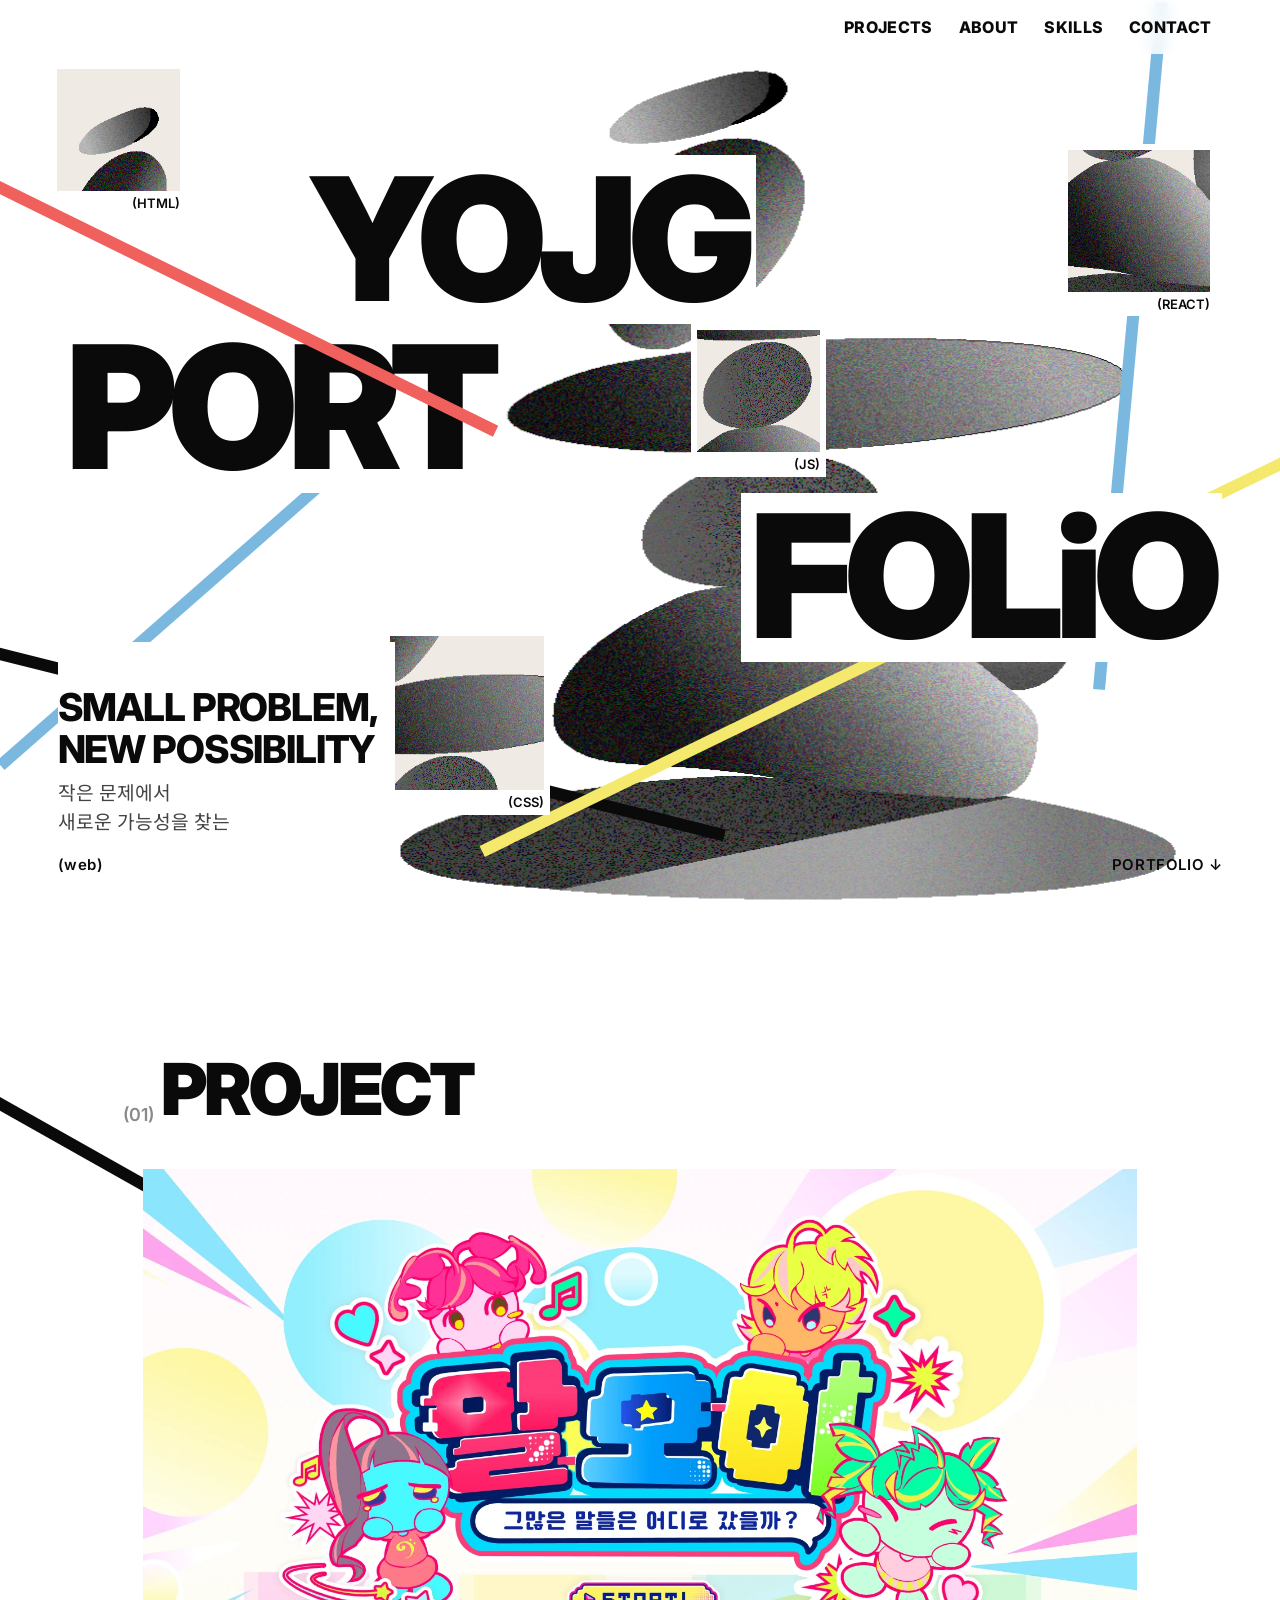
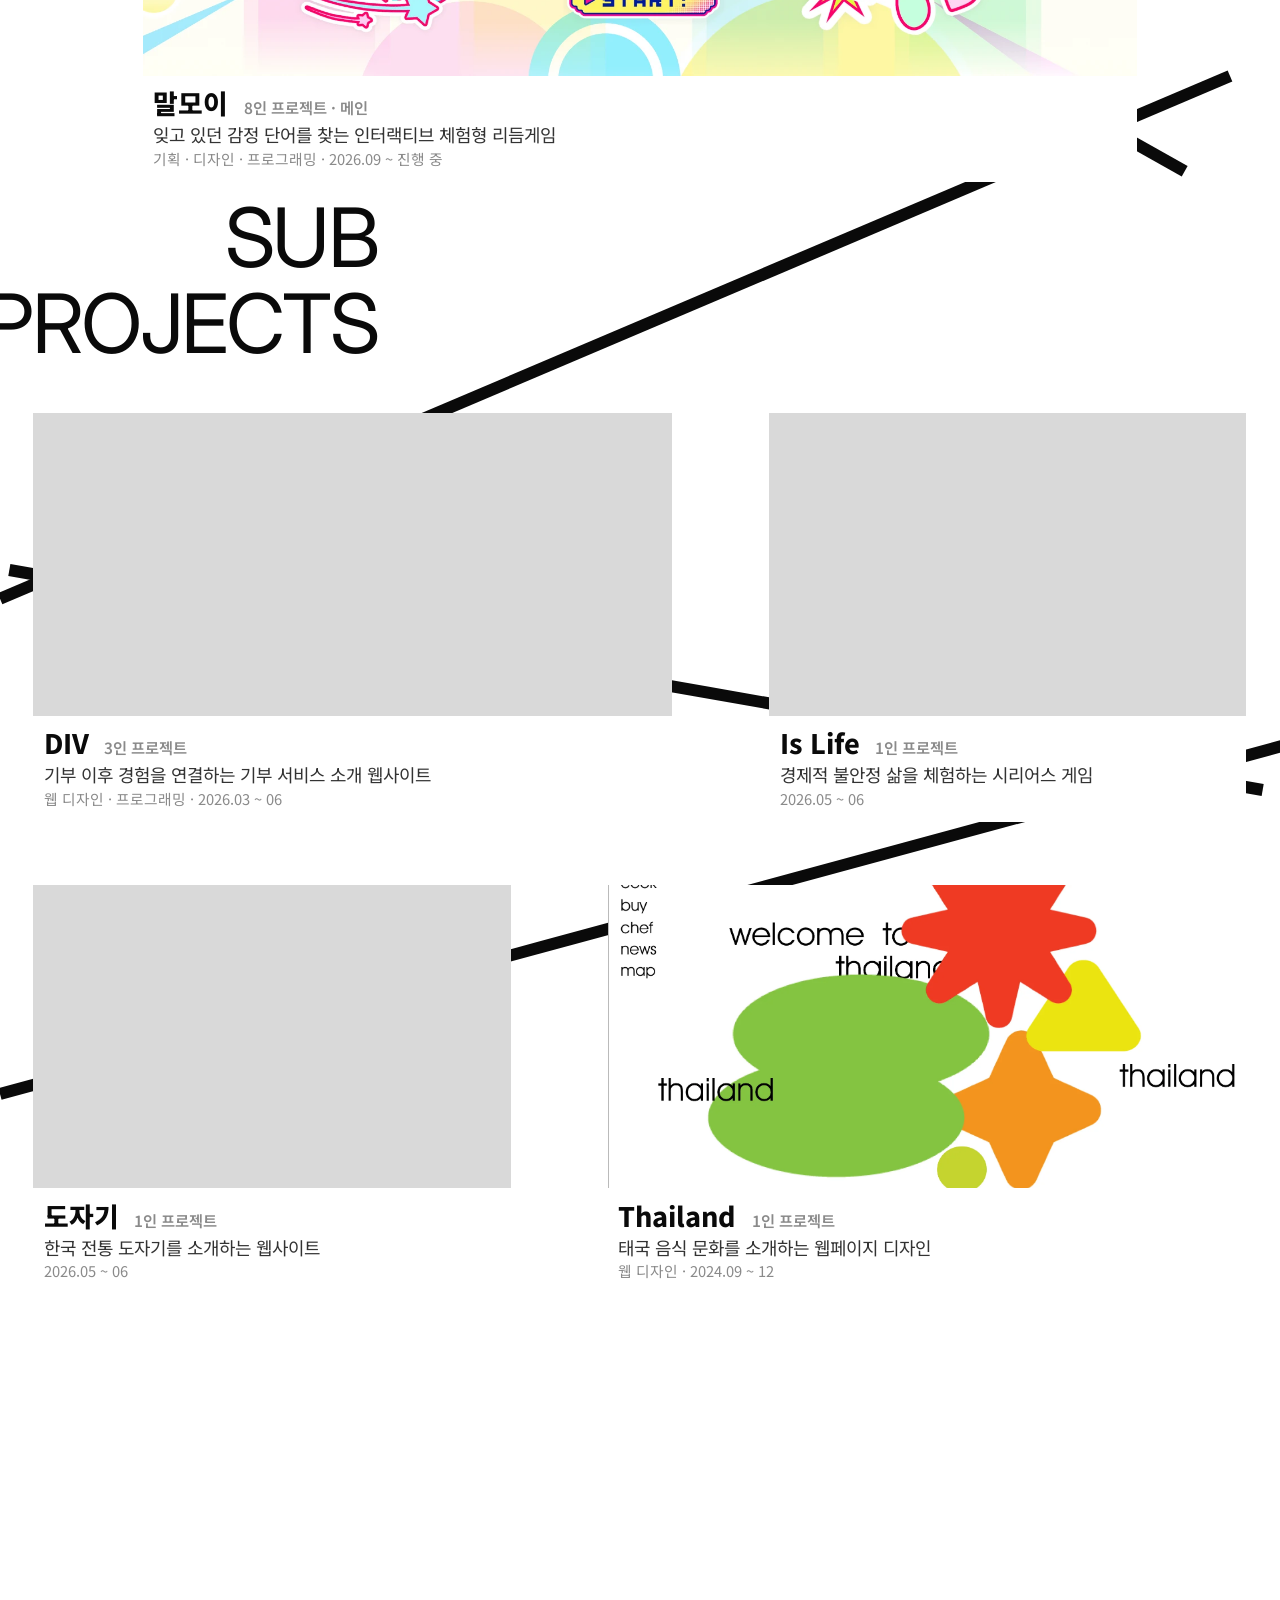
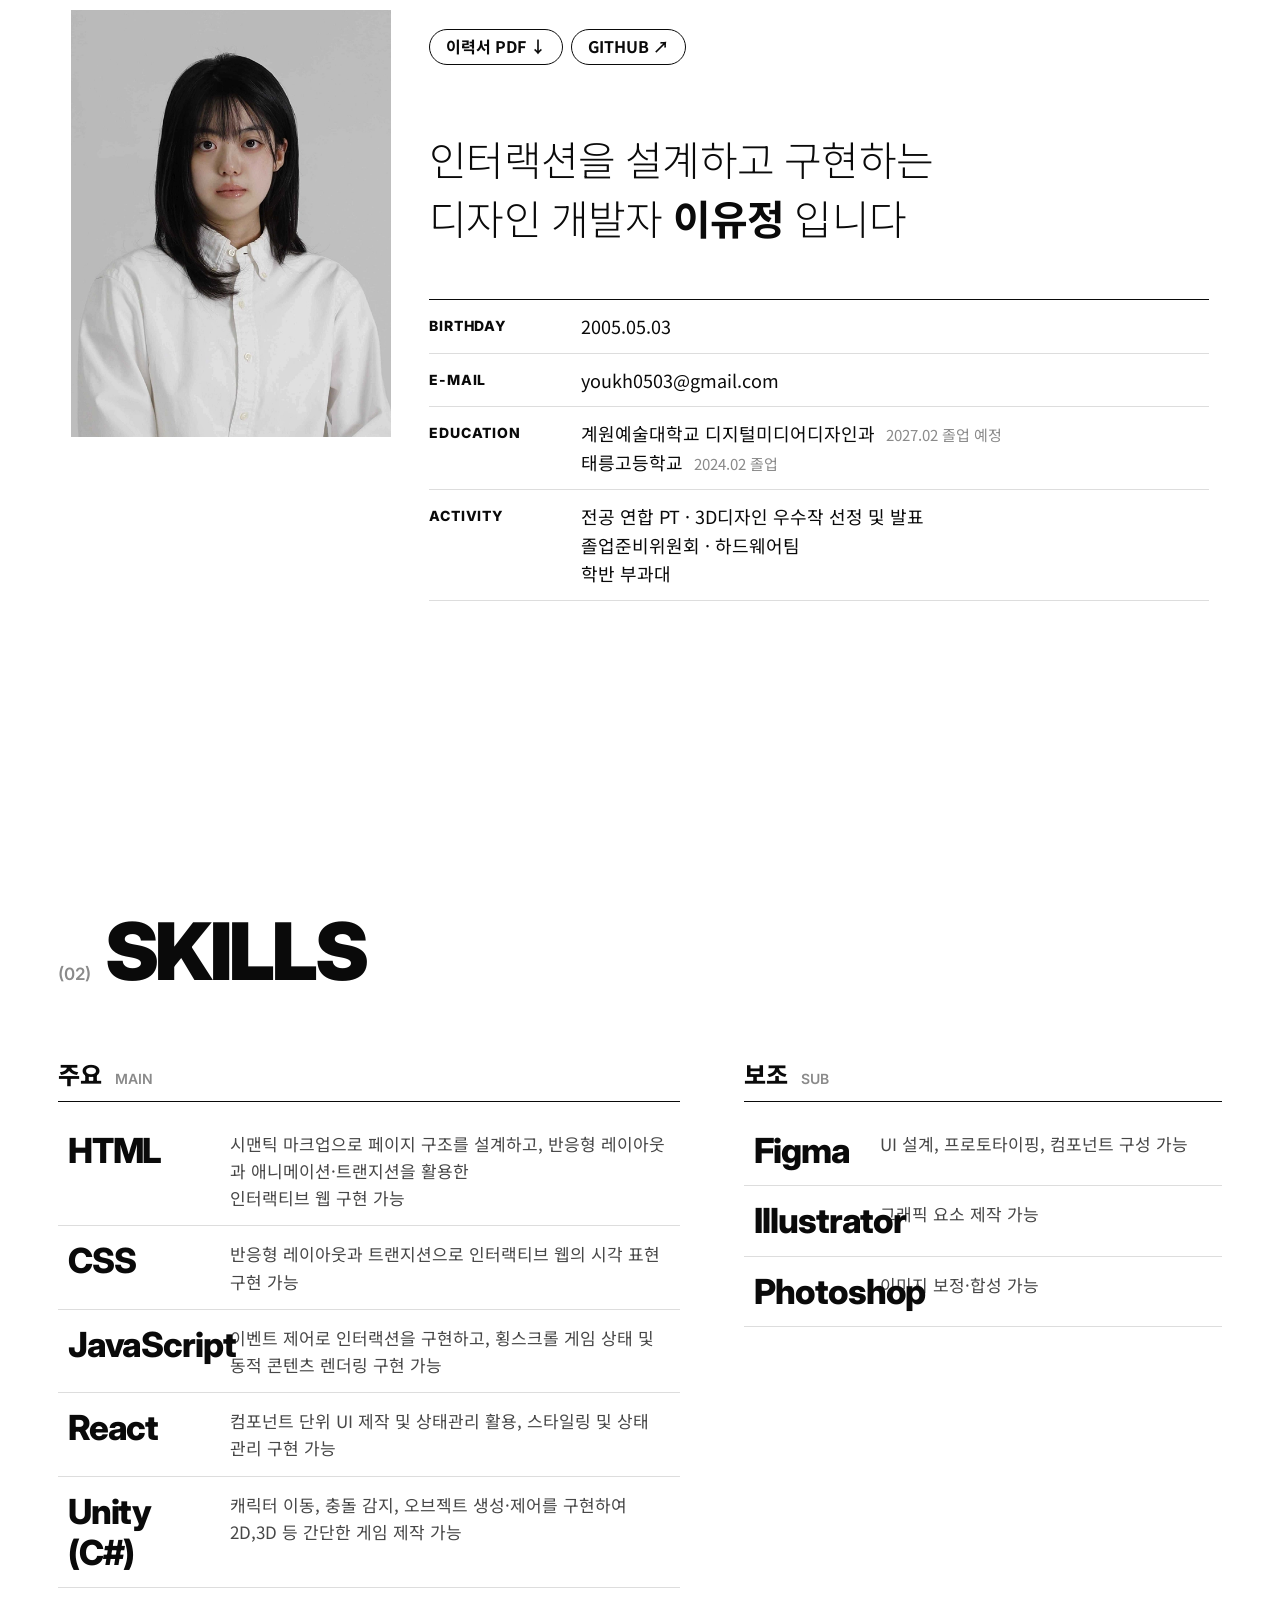
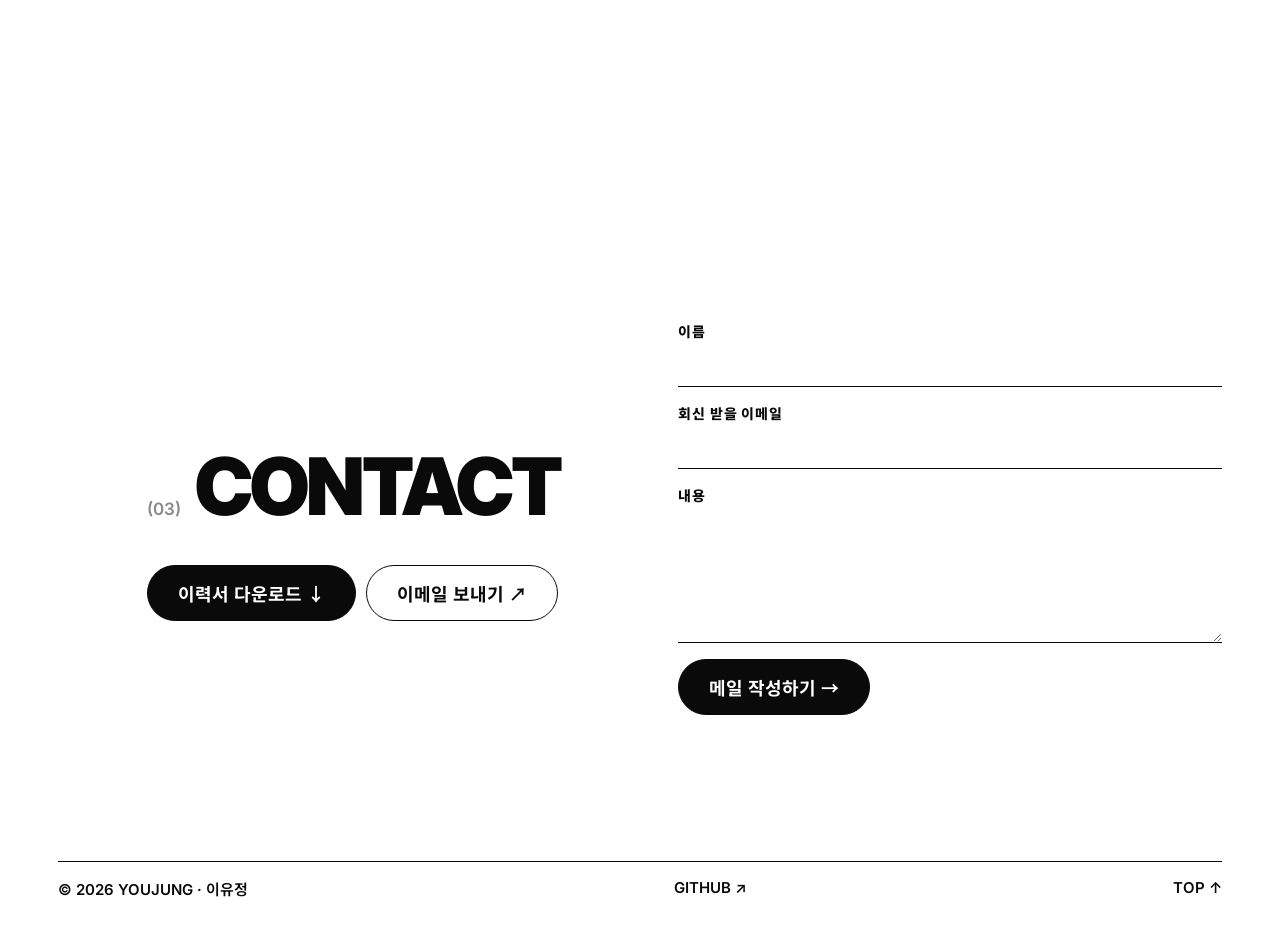
==== commit d28e0c5a: "Add files via upload" ====
--- a/index.html
+++ b/index.html
@@ -20,21 +20,7 @@
   <link href="https://fonts.googleapis.com/css2?family=Inter:wght@300;400;600;800;900&family=Noto+Sans+KR:wght@300;400;500;700&display=swap" rel="stylesheet">
   <link rel="stylesheet" href="css/style.css">
 </head>
-<body class="is-loading">
-  <script>if (location.hash === '#projects') document.body.className = 'is-loaded is-done';</script>
-
-  <!-- 로딩: 돌이 하나씩 쌓이고, 흰 계단 패널이 열린다 -->
-  <div class="loader" id="loader" aria-live="polite">
-    <div class="loader__panels" aria-hidden="true">
-      <i></i><i></i><i></i><i></i><i></i>
-    </div>
-    <div class="loader__body">
-      <div class="loader__tower" data-tower data-drop></div>
-      <p class="loader__title">YOUJUNG PORTFOLIO</p>
-      <div class="loader__bar" role="progressbar" aria-label="로딩 중"><i></i></div>
-    </div>
-  </div>
-
+<body>
   <!-- 좌측 상단 로고 (스크롤 시 등장, 클릭 시 메인으로) -->
   <a class="logo" id="logo" href="#home" aria-label="YOJG, 메인으로 이동"><img class="logo__tower" src="assets/logo-tower.png" alt=""><img class="logo__word" src="assets/logo-wordmark.png" alt="YOJG"></a>
 
@@ -80,7 +66,7 @@
         <p class="hero__kr">작은 문제에서<br>새로운 가능성을 찾는</p>
       </div>
       <p class="hero__label hero__label--bl">(web)</p>
-      <p class="hero__label hero__label--br">PORTFOLIO 2026 ↓</p>
+      <p class="hero__label hero__label--br">PORTFOLIO ↓</p>
     </section>
 
     <!-- PROJECTS -->
@@ -88,41 +74,41 @@
       <div class="pframe">
         <h2 class="pframe__title"><span>(01)</span>PROJECT</h2>
 
-        <!-- 유니티 프로젝트를 숨기는 동안 영역 높이 2950 → 2330 (카드 top%는 ×1.266 으로 환산). 되살릴 때는 아래 주석 + .pframe 비율 + 카드 top 복원 -->
-        <svg class="pframe__lines" viewBox="0 0 1920 2330" preserveAspectRatio="none" aria-hidden="true">
-          <line x1="0" y1="55" x2="1480" y2="619"/>
-          <line x1="1218" y1="330" x2="1588" y2="1320"/>
-          <line x1="88" y1="1789" x2="1700" y2="1175"/>
-          <line x1="141" y1="1717" x2="1920" y2="2219"/>
+        <!-- 유니티 프로젝트를 숨기는 동안 영역 높이 2950 → 2745 (피그마 프로젝트 섹션_v.2 기준). 되살릴 때는 아래 주석 + .pframe 비율 + 카드 top 복원 -->
+        <svg class="pframe__lines" viewBox="0 0 1920 2745" preserveAspectRatio="none" aria-hidden="true">
+          <line x1="-30" y1="58" x2="1777" y2="1076"/>
+          <line x1="1845" y1="933" x2="0" y2="1717"/>
+          <line x1="14" y1="1674" x2="1894" y2="2004"/>
+          <line x1="1934" y1="1935" x2="0" y2="2460"/>
           <!-- UNITY 용 선 (원래 viewBox 높이 2950 기준)
           <line x1="564" y1="2888" x2="707" y2="2496"/>
           <line x1="381" y1="2699" x2="685" y2="2822"/>
           -->
         </svg>
 
-        <h3 class="pframe__group" style="left:0;top:38.65%;text-align:right">WEB<br>PROJECTS</h3>
+        <h3 class="pframe__group" style="left:-1.25%;top:40.5%;text-align:right">SUB<br>PROJECTS</h3>
         <!-- <h3 class="pframe__group" style="left:65.5%;top:83.8%">UNITY<br>PROJECTS</h3> -->
 
         <!-- 메인 프로젝트 : 클릭하면 상세 페이지(malmoi.html)로 이동 -->
-        <article class="pcard pcard--main reveal" id="pj-malmoi" data-project="0" data-href="malmoi.html" tabindex="0" role="link" style="left:12.55%;top:8.07%">
+        <article class="pcard pcard--main reveal" id="pj-malmoi" data-project="0" data-href="malmoi.html" tabindex="0" role="link" style="left:11.15%;top:6.3%;--w:77.71%;--ar:1492/760.44">
           <div class="pcard__thumb"></div>
           <div class="pcard__info"><h3>말모이 <em>8인 프로젝트 · 메인</em></h3><p>잊고 있던 감정 단어를 찾는 인터랙티브 체험형 리듬게임</p><small>기획 · 디자인 · 프로그래밍 · 2026.09 ~ 진행 중</small></div>
         </article>
 
-        <!-- WEB PROJECTS -->
-        <article class="pcard reveal" id="pj-div" data-project="1" tabindex="0" role="button" style="left:62.5%;top:31.75%">
+        <!-- SUB PROJECTS -->
+        <article class="pcard reveal" id="pj-div" data-project="1" tabindex="0" role="button" style="left:2.6%;top:52.39%;--w:49.91%;--ar:958.23/455.07">
           <div class="pcard__thumb"></div>
           <div class="pcard__info"><h3>DIV <em>3인 프로젝트</em></h3><p>기부 이후 경험을 연결하는 기부 서비스 소개 웹사이트</p><small>웹 디자인 · 프로그래밍 · 2026.03 ~ 06</small></div>
         </article>
-        <article class="pcard reveal" id="pj-islife" data-project="2" tabindex="0" role="button" style="left:38.28%;top:54.94%">
+        <article class="pcard reveal" id="pj-islife" data-project="2" tabindex="0" role="button" style="left:60.1%;top:52.39%;--w:37.27%;--ar:715.58/455.07">
           <div class="pcard__thumb"></div>
           <div class="pcard__info"><h3>Is Life <em>1인 프로젝트</em></h3><p>경제적 불안정 삶을 체험하는 시리어스 게임</p><small>2026.05 ~ 06</small></div>
         </article>
-        <article class="pcard reveal" id="pj-dojagi" data-project="3" tabindex="0" role="button" style="left:18.49%;top:75.53%">
+        <article class="pcard reveal" id="pj-dojagi" data-project="3" tabindex="0" role="button" style="left:2.6%;top:78.2%;--w:37.29%;--ar:716/455.07">
           <div class="pcard__thumb"></div>
           <div class="pcard__info"><h3>도자기 <em>1인 프로젝트</em></h3><p>한국 전통 도자기를 소개하는 웹사이트</p><small>2026.05 ~ 06</small></div>
         </article>
-        <article class="pcard reveal" id="pj-thailand" data-project="4" tabindex="0" role="button" style="left:72.81%;top:81.98%">
+        <article class="pcard reveal" id="pj-thailand" data-project="4" tabindex="0" role="button" style="left:47.5%;top:78.2%;--w:49.91%;--ar:958.23/455.07">
           <div class="pcard__thumb"></div>
           <div class="pcard__info"><h3>Thailand <em>1인 프로젝트</em></h3><p>태국 음식 문화를 소개하는 웹페이지 디자인</p><small>웹 디자인 · 2024.09 ~ 12</small></div>
         </article>
--- a/css/style.css
+++ b/css/style.css
@@ -6,48 +6,11 @@
 *{box-sizing:border-box;margin:0;padding:0}
 html{scroll-behavior:smooth}
 body{background:var(--bg);color:var(--ink);font-family:var(--kr);line-height:1.6;overflow-x:hidden;-webkit-font-smoothing:antialiased}
-body.is-loading{overflow:hidden}
 a{color:inherit;text-decoration:none}
 ul{list-style:none}
 button,input,textarea{font:inherit;color:inherit}
 svg.tower{display:block;width:100%;height:100%;overflow:visible}
 
-/* ---------- LOADER ---------- */
-.loader{position:fixed;inset:0;z-index:100;pointer-events:none}
-.loader__panels{position:absolute;inset:0;display:flex;flex-direction:column}
-.loader__panels i{flex:1;background:#fff;transition:transform .9s cubic-bezier(.77,0,.18,1)}
-.loader__panels i:nth-child(2){transition-delay:.08s}
-.loader__panels i:nth-child(3){transition-delay:.16s}
-.loader__panels i:nth-child(4){transition-delay:.24s}
-.loader__panels i:nth-child(5){transition-delay:.32s}
-.loader__body{position:absolute;inset:0;display:flex;flex-direction:column;align-items:center;justify-content:center;gap:14px;transition:opacity .4s}
-.loader__tower{height:min(54vh,460px);aspect-ratio:614/911}
-.loader__title{font:900 clamp(18px,3vw,28px)/1 var(--en);letter-spacing:-.02em}
-.loader__bar{width:calc(min(54vh,460px)*614/911);height:5px;background:#e6e6e6;overflow:hidden}
-.loader__bar i{display:block;height:100%;background:var(--ink);transform-origin:left;animation:loadbar 2.15s linear both}
-/* 돌이 하나 쌓일 때마다(0.95s부터 0.2s 간격) 바가 1/7씩 채워짐 */
-@keyframes loadbar{
-  0%,7%{transform:scaleX(0)}
-  44.2%{transform:scaleX(.1429)}
-  53.5%{transform:scaleX(.2857)}
-  62.8%{transform:scaleX(.4286)}
-  72.1%{transform:scaleX(.5714)}
-  81.4%{transform:scaleX(.7143)}
-  90.7%{transform:scaleX(.8571)}
-  100%{transform:scaleX(1)}
-}
-.is-loaded .loader__body{opacity:0}
-.is-loaded .loader__panels i:nth-child(odd){transform:translateX(-101%)}
-.is-loaded .loader__panels i:nth-child(even){transform:translateX(101%)}
-.is-done .loader{display:none}
-
-.tower--drop .stone{animation:drop .8s cubic-bezier(.3,.8,.3,1) both;animation-delay:calc(var(--i)*.2s + .15s)}
-@keyframes drop{
-  0%{opacity:0;transform:translateY(-260px)}
-  55%{opacity:1}
-  78%{transform:translateY(7px)}
-  100%{opacity:1;transform:translateY(0)}
-}
 
 /* ---------- HEADER ---------- */
 body::before{content:"";position:fixed;left:0;right:0;top:0;height:54px;z-index:49;background:rgba(255,255,255,.8);-webkit-backdrop-filter:blur(8px);backdrop-filter:blur(8px)}
@@ -129,7 +92,7 @@
 
 /* ---------- PROJECTS ---------- */
 .projects{position:relative;padding:clamp(80px,12vw,200px) 0 clamp(60px,8vw,140px);overflow:hidden}
-.pframe{position:relative;width:100%;margin:0;aspect-ratio:1920/2330;container-type:inline-size}
+.pframe{position:relative;width:100%;margin:0;aspect-ratio:1920/2745;container-type:inline-size}
 .pframe>*{position:absolute}
 .pframe__title{left:12.55%;top:0;font:900 5.6cqw/1 var(--en);letter-spacing:-.04em;z-index:3}
 .pframe__group{z-index:3;font:400 6.4cqw/1.05 var(--en);letter-spacing:-.03em}
@@ -195,8 +158,6 @@
 @media (prefers-reduced-motion:reduce){
   html{scroll-behavior:auto}
   .reveal,.hero__title .cut{transition:none;opacity:1;transform:none}
-  .tower--drop .stone{animation:none}
-  .loader__bar i{animation:none}
 }
 
 /* ---------- PROJECT MODAL ---------- */
@@ -259,3 +220,13 @@
 .skills__group li:hover .lv a:nth-of-type(2){transition-delay:.06s,.06s,0s,0s}
 .skills__group li:hover .lv a:nth-of-type(3){transition-delay:.12s,.12s,0s,0s}
 .skills__group li:hover .lv a:nth-of-type(4){transition-delay:.18s,.18s,0s,0s}
+
+/* ---------- 프로젝트 카드 호버: 옆 카드와 크기가 서로 바뀜 (마우스를 떼도 유지, 반대쪽 카드에 호버하면 다시 바뀜) (Figma v.2 가로 폭 기준) ---------- */
+.pcard.reveal{transition:opacity .9s ease,transform .9s cubic-bezier(.2,.7,.2,1),width .55s cubic-bezier(.2,.7,.2,1),left .55s cubic-bezier(.2,.7,.2,1)}
+.pcard__thumb{transition:transform .4s cubic-bezier(.2,.7,.2,1),box-shadow .4s cubic-bezier(.2,.7,.2,1),aspect-ratio .55s cubic-bezier(.2,.7,.2,1)}
+@media (hover:hover){
+  .pframe.swap-1 #pj-islife{left:47.5% !important;--w:49.91% !important;--ar:958.23/455.07 !important}
+  .pframe.swap-1 #pj-div{--w:37.27% !important;--ar:715.58/455.07 !important}
+  .pframe.swap-2 #pj-dojagi{--w:49.91% !important;--ar:958.23/455.07 !important}
+  .pframe.swap-2 #pj-thailand{left:60.1% !important;--w:37.27% !important;--ar:715.58/455.07 !important}
+}
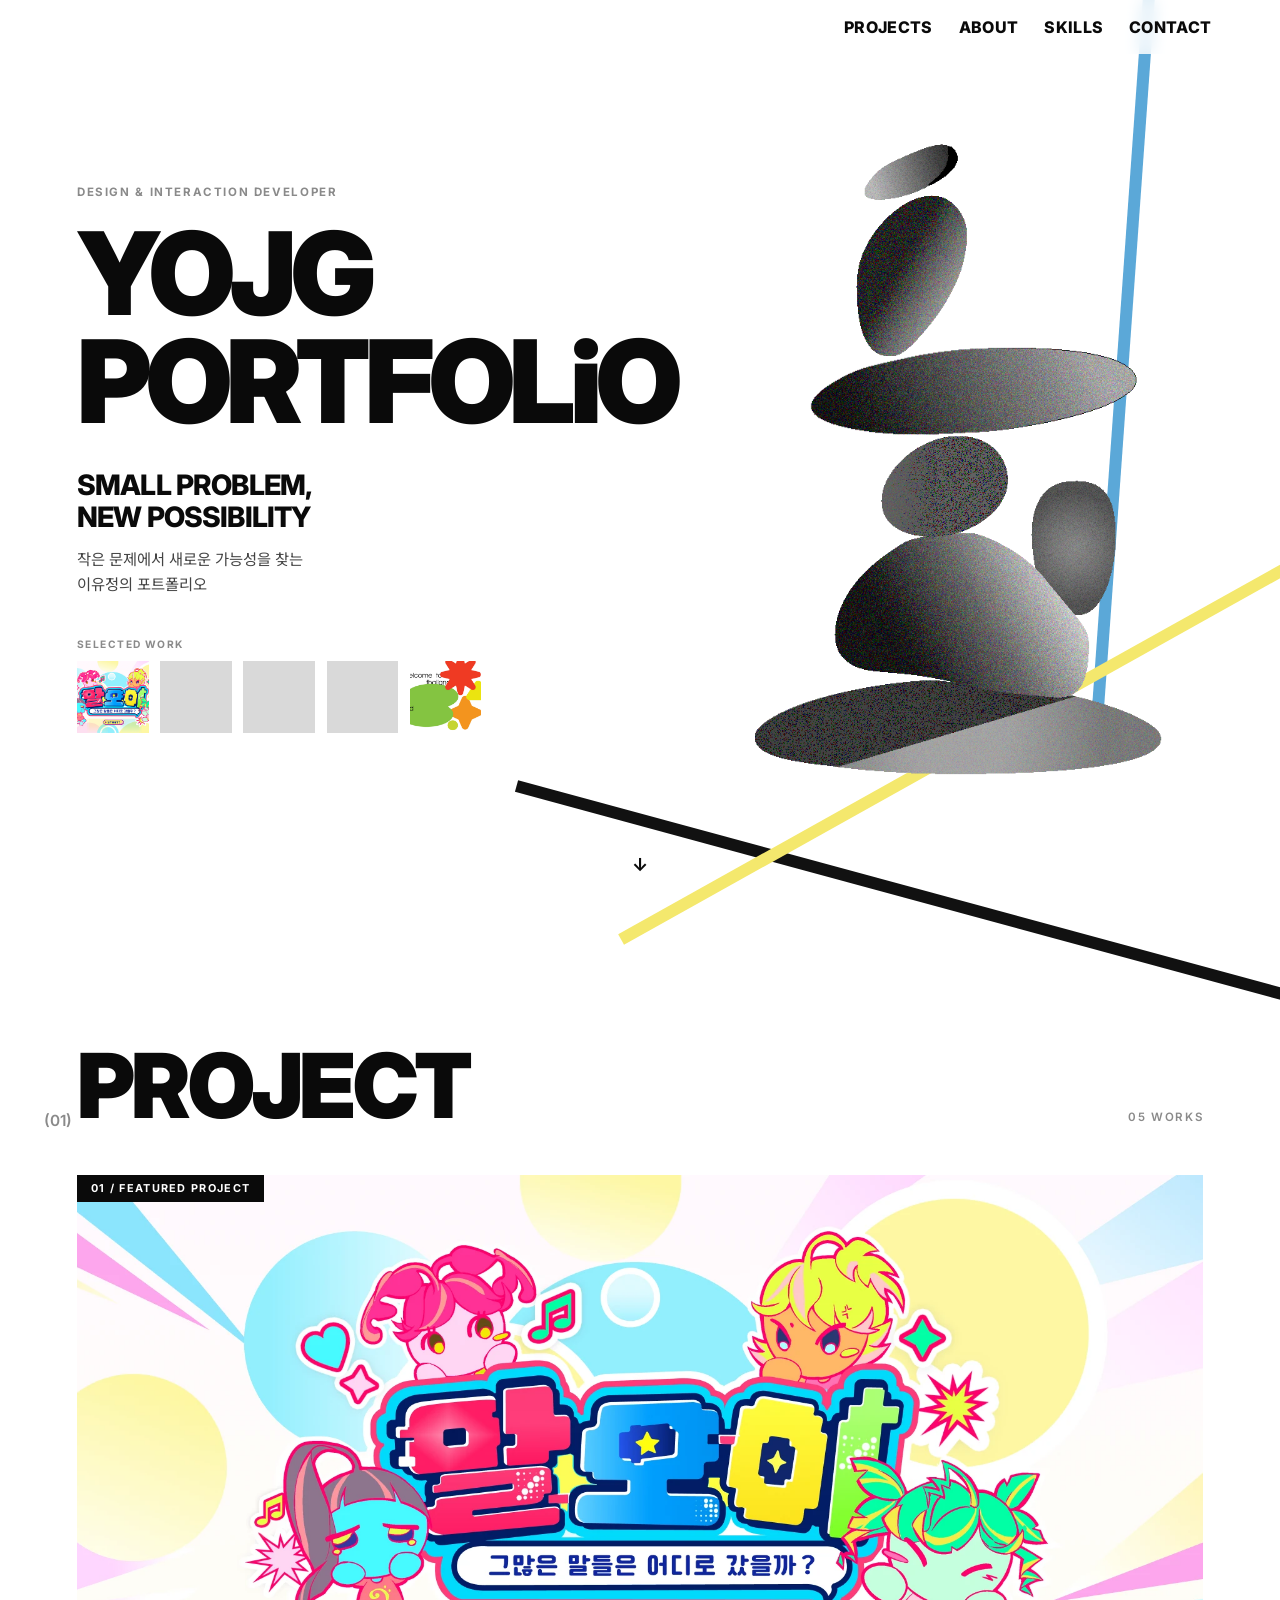
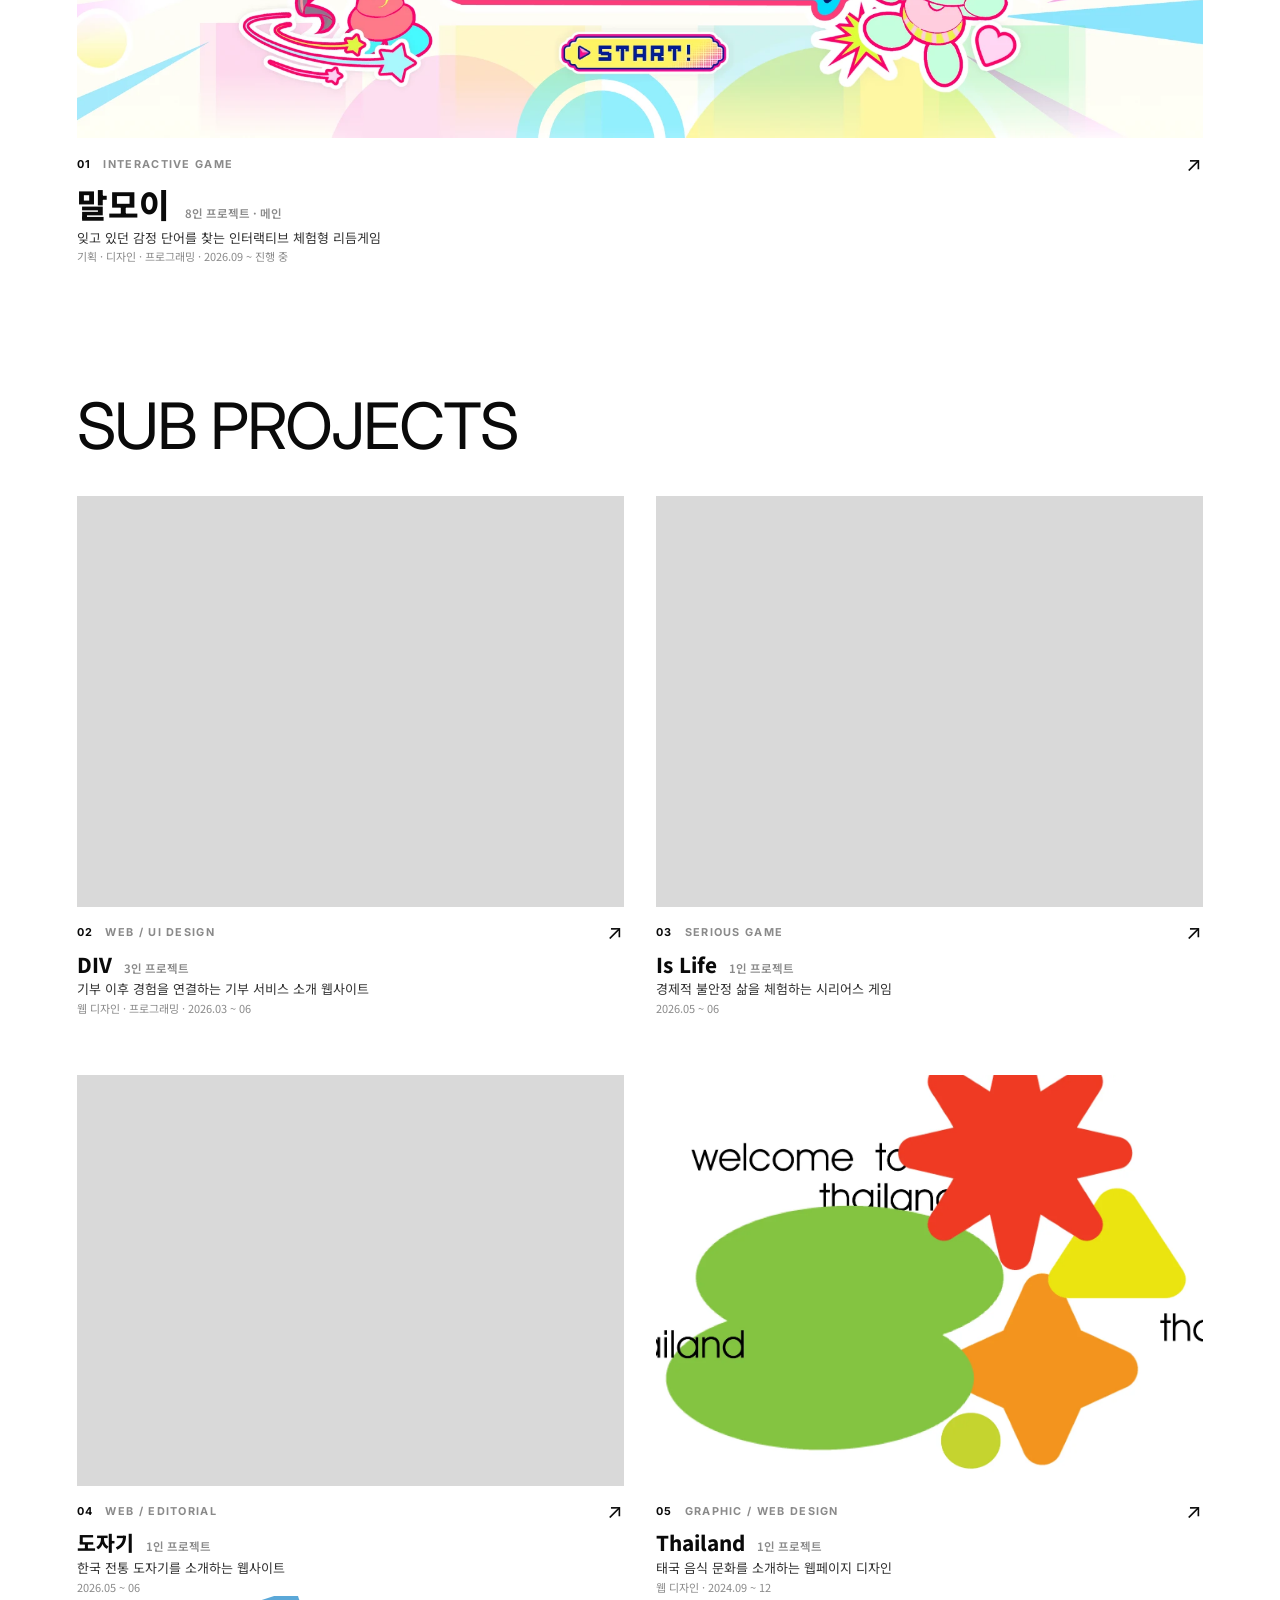
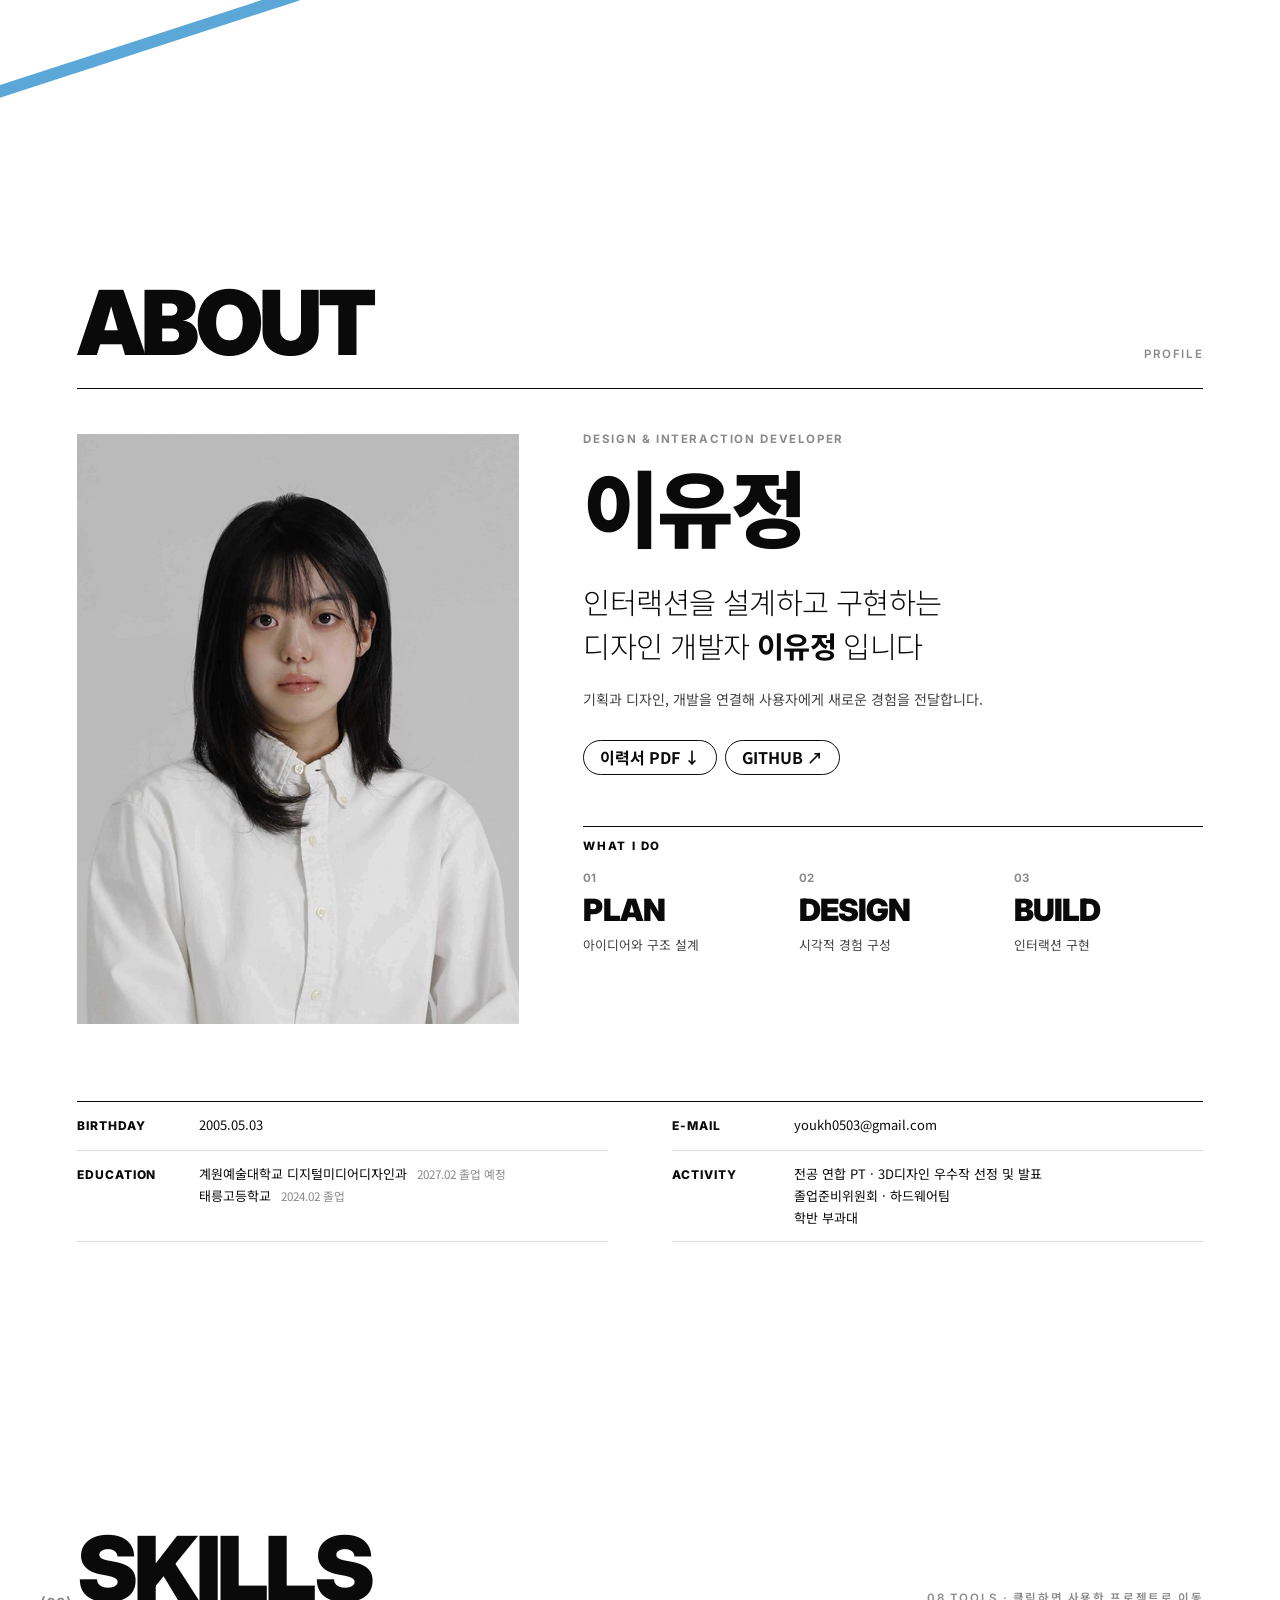
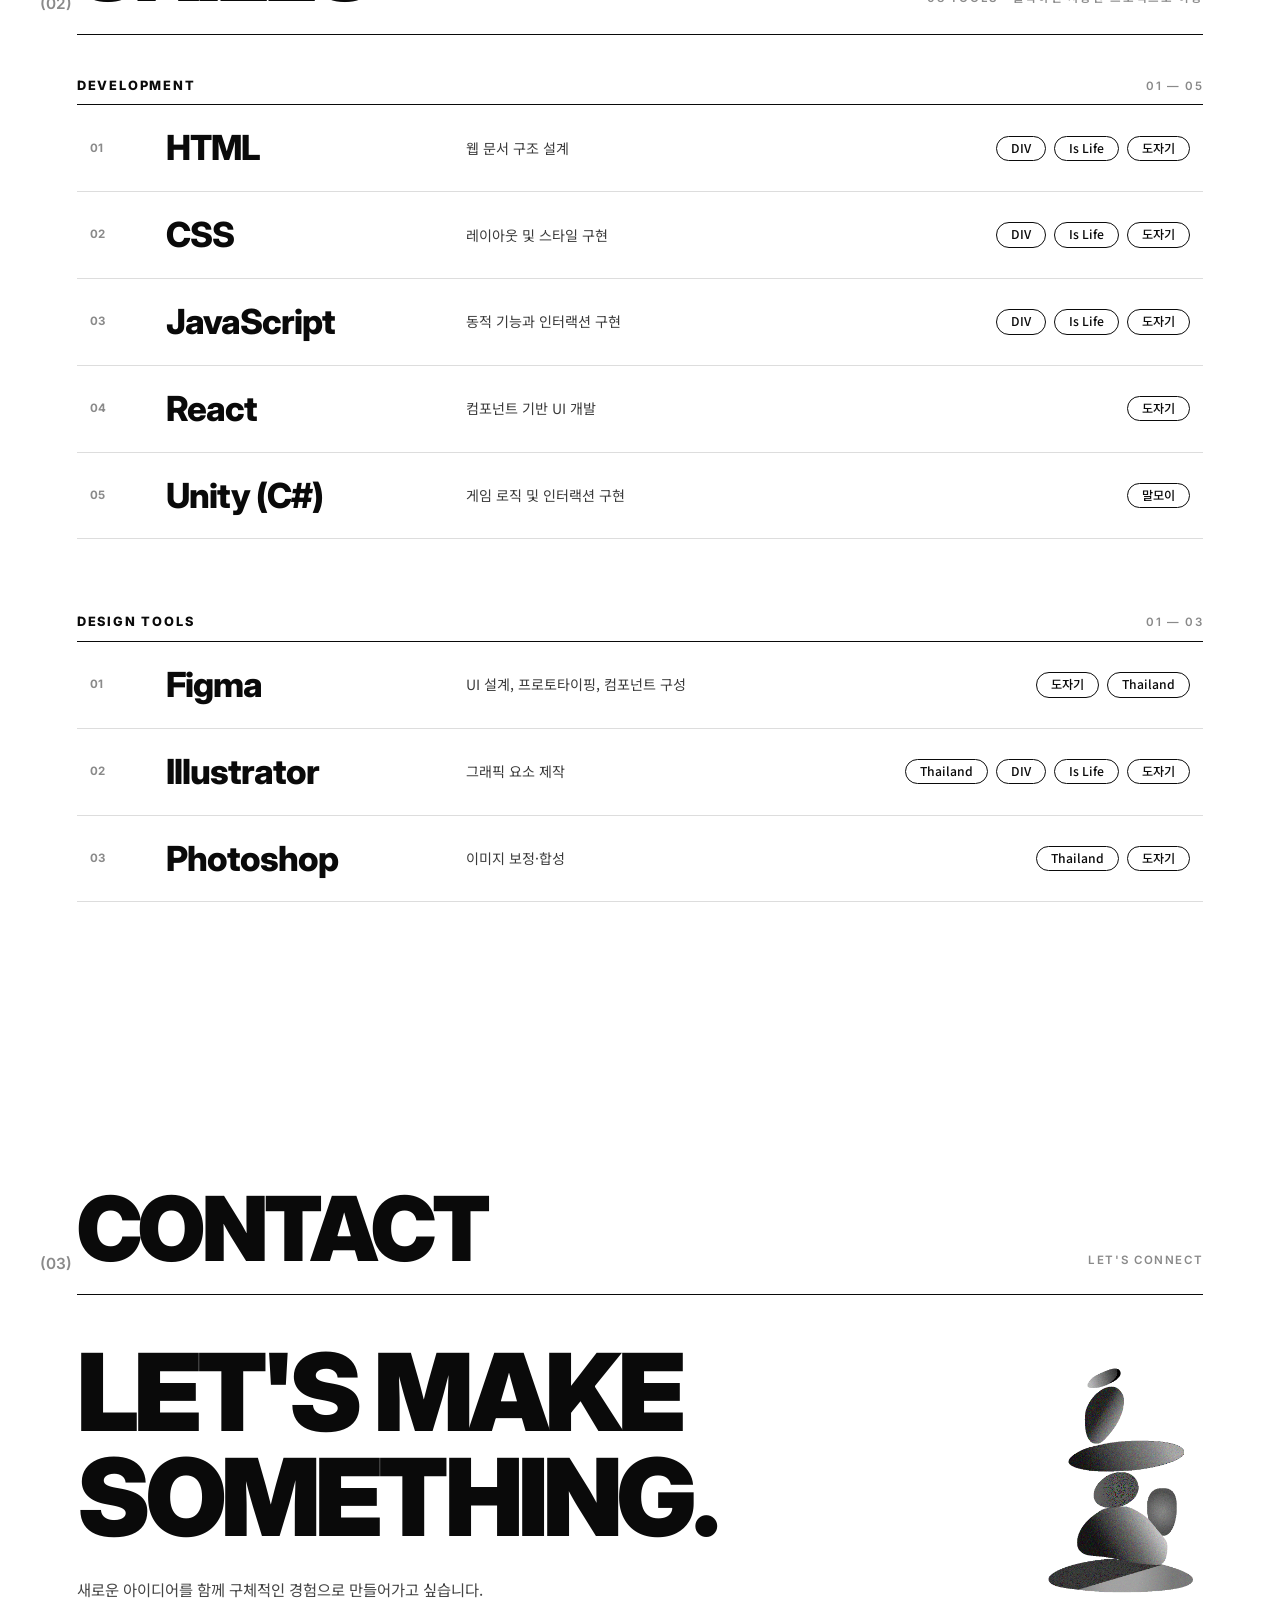
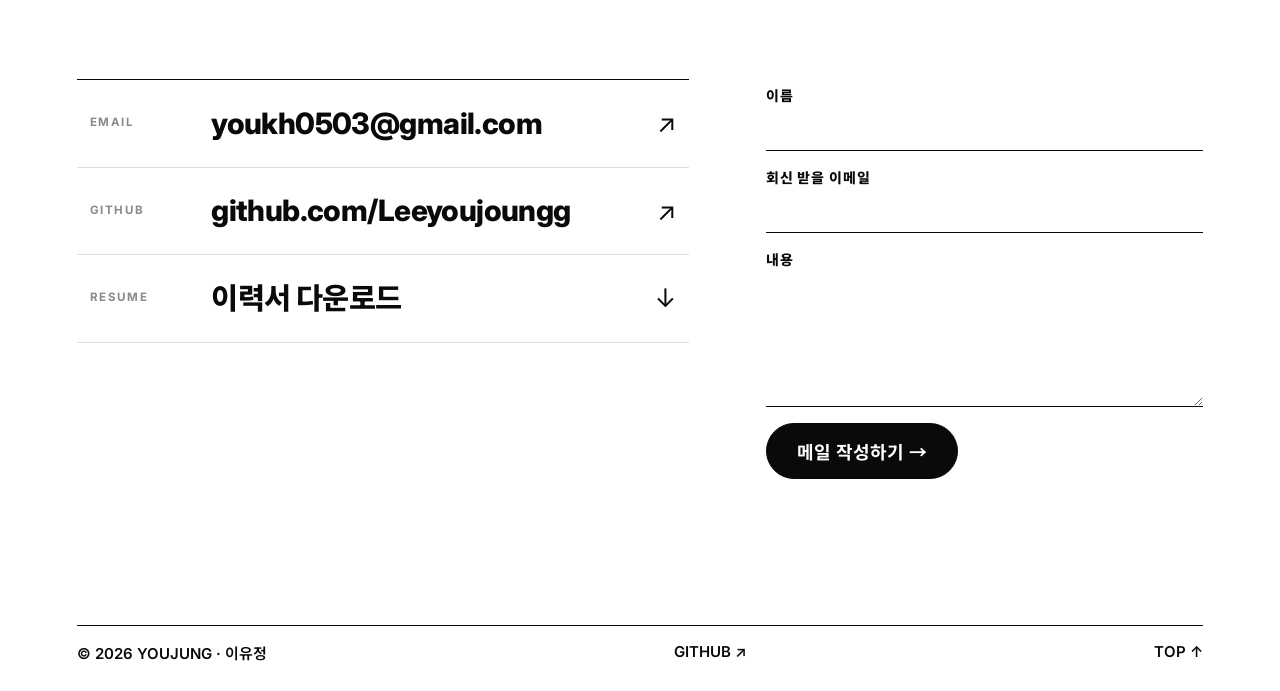
==== commit 0b24579f: "Add files via upload" ====
--- a/index.html
+++ b/index.html
@@ -34,106 +34,114 @@
   </nav>
 
   <main>
+    <!-- 이어지는 선: 파랑(위→아래) → 검정(꺾여 PROJECT까지) ┬ 노랑(검정에서 갈라짐). 좌표는 main.js가 계산 -->
+    <svg class="flow" aria-hidden="true">
+      <line id="flowBlue" stroke="#5BA8D8"/>
+      <line id="flowBlack" stroke="#111"/>
+      <line id="flowYellow" stroke="#f4e86d"/>
+    </svg>
     <!-- HOME -->
-    <section class="hero" id="home" data-section>
-      <div class="hero__tower" id="heroTower" data-tower data-stretch></div>
-
-      <div class="hero__bars" aria-hidden="true">
-        <svg class="hero__lines" viewBox="0 0 1935 965" preserveAspectRatio="none">
-          <line x1="14" y1="832" x2="727" y2="388" stroke="#7ab8e0"/>
-          <line x1="0" y1="699" x2="1098" y2="894" stroke="#0a0a0a"/>
-          <line x1="715" y1="901" x2="1935" y2="481" stroke="#f4e86d"/>
-          <line x1="1757" y1="0" x2="1662" y2="736" stroke="#7ab8e0"/>
-        </svg>
-        <svg class="hero__lines hero__lines--top" viewBox="0 0 1935 965" preserveAspectRatio="none">
-          <line x1="0" y1="207" x2="763" y2="473" stroke="#f0605d"/>
-        </svg>
-      </div>
-      <h1 class="hero__title" aria-label="YOJG PORTFOLIO">
-        <span class="cut cut--1">YOJG</span>
-        <span class="cut cut--2">PORT</span>
-        <span class="cut cut--3">FOLiO</span>
-      </h1>
-
-      <!-- 흰 사각으로 뚫린 창 -->
-      <figure class="window w1"><div data-tower data-slice data-view="148 -24 190 190"></div><figcaption>(HTML)</figcaption></figure>
-      <figure class="window w2"><div data-tower data-slice data-view="150 250 356 224"></div><figcaption>(CSS)</figcaption></figure>
-      <figure class="window w3"><div data-tower data-slice data-view="195 405 190 190"></div><figcaption>(JS)</figcaption></figure>
-      <figure class="window w4"><div data-tower data-slice data-view="143 540 338 240"></div><figcaption>(REACT)</figcaption></figure>
-      <div class="hero__text">
-        <p class="hero__sub"><br></p>
-        <p class="hero__big">SMALL PROBLEM,<br>NEW POSSIBILITY</p>
-        <p class="hero__kr">작은 문제에서<br>새로운 가능성을 찾는</p>
-      </div>
-      <p class="hero__label hero__label--bl">(web)</p>
-      <p class="hero__label hero__label--br">PORTFOLIO ↓</p>
+    <section class="hero2" id="home" data-section>
+      <div class="hero2__wrap">
+        <div class="hero2__main" id="heroMain">
+          <p class="hero2__eyebrow">DESIGN &amp; INTERACTION DEVELOPER</p>
+          <h1 class="hero2__title" aria-label="YOJG PORTFOLIO"><span>YOJG</span><span>PORTFOLiO</span></h1>
+          <p class="hero2__big">SMALL PROBLEM,<br>NEW POSSIBILITY</p>
+          <p class="hero2__kr">작은 문제에서 새로운 가능성을 찾는<br>이유정의 포트폴리오</p>
+          <div class="hero2__works">
+            <p>SELECTED WORK</p>
+            <ul>
+              <li><a href="#pj-malmoi" data-goto="pj-malmoi"><span class="hero2__thumb" style="background-image:url(assets/p-malmoi.webp)"></span><em>말모이</em></a></li>
+              <li><a href="#pj-div" data-goto="pj-div"><span class="hero2__thumb" style="background-image:url(assets/p-div.webp)"></span><em>DIV</em></a></li>
+              <li><a href="#pj-islife" data-goto="pj-islife"><span class="hero2__thumb" style="background-image:url(assets/p-islife.webp)"></span><em>Is Life</em></a></li>
+              <li><a href="#pj-dojagi" data-goto="pj-dojagi"><span class="hero2__thumb" style="background-image:url(assets/p-dojagi.webp)"></span><em>도자기</em></a></li>
+              <li><a href="#pj-thailand" data-goto="pj-thailand"><span class="hero2__thumb" style="background-image:url(assets/p-thailand.webp)"></span><em>Thailand</em></a></li>
+            </ul>
+          </div>
+        </div>
+        <div class="hero2__tower" id="heroTower" data-tower aria-hidden="true"></div>
+      </div>
+      <p class="hero2__scroll" aria-hidden="true">↓</p>
     </section>
 
     <!-- PROJECTS -->
-    <section class="projects" id="projects" data-section>
-      <div class="pframe">
-        <h2 class="pframe__title"><span>(01)</span>PROJECT</h2>
-
-        <!-- 유니티 프로젝트를 숨기는 동안 영역 높이 2950 → 2745 (피그마 프로젝트 섹션_v.2 기준). 되살릴 때는 아래 주석 + .pframe 비율 + 카드 top 복원 -->
-        <svg class="pframe__lines" viewBox="0 0 1920 2745" preserveAspectRatio="none" aria-hidden="true">
-          <line x1="-30" y1="58" x2="1777" y2="1076"/>
-          <line x1="1845" y1="933" x2="0" y2="1717"/>
-          <line x1="14" y1="1674" x2="1894" y2="2004"/>
-          <line x1="1934" y1="1935" x2="0" y2="2460"/>
-          <!-- UNITY 용 선 (원래 viewBox 높이 2950 기준)
-          <line x1="564" y1="2888" x2="707" y2="2496"/>
-          <line x1="381" y1="2699" x2="685" y2="2822"/>
-          -->
-        </svg>
-
-        <h3 class="pframe__group" style="left:-1.25%;top:40.5%;text-align:right">SUB<br>PROJECTS</h3>
-        <!-- <h3 class="pframe__group" style="left:65.5%;top:83.8%">UNITY<br>PROJECTS</h3> -->
-
-        <!-- 메인 프로젝트 : 클릭하면 상세 페이지(malmoi.html)로 이동 -->
-        <article class="pcard pcard--main reveal" id="pj-malmoi" data-project="0" data-href="malmoi.html" tabindex="0" role="link" style="left:11.15%;top:6.3%;--w:77.71%;--ar:1492/760.44">
-          <div class="pcard__thumb"></div>
-          <div class="pcard__info"><h3>말모이 <em>8인 프로젝트 · 메인</em></h3><p>잊고 있던 감정 단어를 찾는 인터랙티브 체험형 리듬게임</p><small>기획 · 디자인 · 프로그래밍 · 2026.09 ~ 진행 중</small></div>
+    <section class="pshow" id="projects" data-section>
+      <i class="pshow__deco pshow__deco--bottom" aria-hidden="true"></i>
+      <div class="pshow__wrap">
+        <header class="pshow__head">
+          <h2 class="pshow__title"><span>(01)</span>PROJECT</h2>
+          <p class="pshow__count">05 WORKS</p>
+        </header>
+
+        <!-- 대표 프로젝트 : 클릭하면 상세 페이지(malmoi.html)로 이동 -->
+        <article class="pitem pitem--main reveal" id="pj-malmoi" data-project="0" data-href="malmoi.html" tabindex="0" role="link">
+          <div class="pitem__media">
+            <div class="pitem__thumb"></div>
+            <span class="pitem__tag">01 / FEATURED PROJECT</span>
+          </div>
+          <div class="pitem__info">
+            <div class="pitem__meta"><span>01</span><span>INTERACTIVE GAME</span><i class="pitem__arrow" aria-hidden="true">↗</i></div>
+            <h3>말모이 <em>8인 프로젝트 · 메인</em></h3><p>잊고 있던 감정 단어를 찾는 인터랙티브 체험형 리듬게임</p><small>기획 · 디자인 · 프로그래밍 · 2026.09 ~ 진행 중</small>
+          </div>
         </article>
 
-        <!-- SUB PROJECTS -->
-        <article class="pcard reveal" id="pj-div" data-project="1" tabindex="0" role="button" style="left:2.6%;top:52.39%;--w:49.91%;--ar:958.23/455.07">
-          <div class="pcard__thumb"></div>
-          <div class="pcard__info"><h3>DIV <em>3인 프로젝트</em></h3><p>기부 이후 경험을 연결하는 기부 서비스 소개 웹사이트</p><small>웹 디자인 · 프로그래밍 · 2026.03 ~ 06</small></div>
-        </article>
-        <article class="pcard reveal" id="pj-islife" data-project="2" tabindex="0" role="button" style="left:60.1%;top:52.39%;--w:37.27%;--ar:715.58/455.07">
-          <div class="pcard__thumb"></div>
-          <div class="pcard__info"><h3>Is Life <em>1인 프로젝트</em></h3><p>경제적 불안정 삶을 체험하는 시리어스 게임</p><small>2026.05 ~ 06</small></div>
-        </article>
-        <article class="pcard reveal" id="pj-dojagi" data-project="3" tabindex="0" role="button" style="left:2.6%;top:78.2%;--w:37.29%;--ar:716/455.07">
-          <div class="pcard__thumb"></div>
-          <div class="pcard__info"><h3>도자기 <em>1인 프로젝트</em></h3><p>한국 전통 도자기를 소개하는 웹사이트</p><small>2026.05 ~ 06</small></div>
-        </article>
-        <article class="pcard reveal" id="pj-thailand" data-project="4" tabindex="0" role="button" style="left:47.5%;top:78.2%;--w:49.91%;--ar:958.23/455.07">
-          <div class="pcard__thumb"></div>
-          <div class="pcard__info"><h3>Thailand <em>1인 프로젝트</em></h3><p>태국 음식 문화를 소개하는 웹페이지 디자인</p><small>웹 디자인 · 2024.09 ~ 12</small></div>
-        </article>
-
-        <!-- UNITY PROJECTS (추후 추가 · 임시 숨김, 원래 top 값 유지)
-        <article class="pcard pcard--unity pcard--soon reveal" style="left:28.44%;top:77.86%" aria-label="유니티 프로젝트 추가 예정">
-          <div class="pcard__thumb">COMING SOON</div>
-          <div class="pcard__info"><h3>프로젝트 이름</h3></div>
-        </article>
-        <article class="pcard pcard--unity pcard--soon reveal" style="left:2.86%;top:84.44%" aria-label="유니티 프로젝트 추가 예정">
-          <div class="pcard__thumb">COMING SOON</div>
-          <div class="pcard__info"><h3>프로젝트 이름</h3></div>
-        </article>
-        -->
+        <h3 class="pshow__sub">SUB PROJECTS</h3>
+        <div class="pshow__grid">
+          <article class="pitem reveal" id="pj-div" data-project="1" tabindex="0" role="button">
+            <div class="pitem__media"><div class="pitem__thumb"></div></div>
+            <div class="pitem__info">
+              <div class="pitem__meta"><span>02</span><span>WEB / UI DESIGN</span><i class="pitem__arrow" aria-hidden="true">↗</i></div>
+              <h3>DIV <em>3인 프로젝트</em></h3><p>기부 이후 경험을 연결하는 기부 서비스 소개 웹사이트</p><small>웹 디자인 · 프로그래밍 · 2026.03 ~ 06</small>
+            </div>
+          </article>
+          <article class="pitem reveal" id="pj-islife" data-project="2" tabindex="0" role="button">
+            <div class="pitem__media"><div class="pitem__thumb"></div></div>
+            <div class="pitem__info">
+              <div class="pitem__meta"><span>03</span><span>SERIOUS GAME</span><i class="pitem__arrow" aria-hidden="true">↗</i></div>
+              <h3>Is Life <em>1인 프로젝트</em></h3><p>경제적 불안정 삶을 체험하는 시리어스 게임</p><small>2026.05 ~ 06</small>
+            </div>
+          </article>
+          <article class="pitem reveal" id="pj-dojagi" data-project="3" tabindex="0" role="button">
+            <div class="pitem__media"><div class="pitem__thumb"></div></div>
+            <div class="pitem__info">
+              <div class="pitem__meta"><span>04</span><span>WEB / EDITORIAL</span><i class="pitem__arrow" aria-hidden="true">↗</i></div>
+              <h3>도자기 <em>1인 프로젝트</em></h3><p>한국 전통 도자기를 소개하는 웹사이트</p><small>2026.05 ~ 06</small>
+            </div>
+          </article>
+          <article class="pitem reveal" id="pj-thailand" data-project="4" tabindex="0" role="button">
+            <div class="pitem__media"><div class="pitem__thumb"></div></div>
+            <div class="pitem__info">
+              <div class="pitem__meta"><span>05</span><span>GRAPHIC / WEB DESIGN</span><i class="pitem__arrow" aria-hidden="true">↗</i></div>
+              <h3>Thailand <em>1인 프로젝트</em></h3><p>태국 음식 문화를 소개하는 웹페이지 디자인</p><small>웹 디자인 · 2024.09 ~ 12</small>
+            </div>
+          </article>
+        </div>
       </div>
     </section>
 
     <!-- ABOUT -->
-    <section class="about" id="about" data-section>
-      <div class="about__photo reveal"></div>
-      <div class="about__body">
-        <div class="pills reveal"><a class="pill" href="assets/resume.pdf" download="이유정_이력서.pdf">이력서 PDF ↓</a><a class="pill" href="https://github.com/Leeyoujoungg" target="_blank" rel="noopener">GITHUB ↗</a></div>
-        <p class="about__slogan reveal">인터랙션을 설계하고 구현하는
-          <br>디자인 개발자<strong> 이유정</strong> 입니다</p>
-        <dl class="about__info reveal">
+    <section class="abt" id="about" data-section>
+      <div class="abt__wrap">
+        <header class="abt__head reveal"><h2 class="abt__title">ABOUT</h2><p class="abt__count">PROFILE</p></header>
+        <div class="abt__grid">
+          <div class="abt__photo reveal"></div>
+          <div class="abt__body">
+            <p class="abt__eyebrow reveal">DESIGN &amp; INTERACTION DEVELOPER</p>
+            <h3 class="abt__name reveal">이유정</h3>
+            <p class="abt__slogan reveal">인터랙션을 설계하고 구현하는<br>디자인 개발자<strong> 이유정</strong> 입니다</p>
+            <p class="abt__lead reveal">기획과 디자인, 개발을 연결해 사용자에게 새로운 경험을 전달합니다.</p>
+            <div class="pills reveal"><a class="pill" href="assets/resume.pdf" download="이유정_이력서.pdf">이력서 PDF ↓</a><a class="pill" href="https://github.com/Leeyoujoungg" target="_blank" rel="noopener">GITHUB ↗</a></div>
+            <div class="abt__what reveal">
+              <h4>WHAT I DO</h4>
+              <ol>
+                <li><span>01</span><b>PLAN</b><p>아이디어와 구조 설계</p></li>
+                <li><span>02</span><b>DESIGN</b><p>시각적 경험 구성</p></li>
+                <li><span>03</span><b>BUILD</b><p>인터랙션 구현</p></li>
+              </ol>
+            </div>
+          </div>
+        </div>
+        <dl class="abt__info reveal">
           <div><dt>BIRTHDAY</dt><dd>2005.05.03</dd></div>
           <div><dt>E-MAIL</dt><dd><a href="mailto:youkh0503@gmail.com">youkh0503@gmail.com</a></dd></div>
           <div><dt>EDUCATION</dt><dd>계원예술대학교 디지털미디어디자인과 <small>2027.02 졸업 예정</small><br>태릉고등학교 <small>2024.02 졸업</small></dd></div>
@@ -143,47 +151,57 @@
     </section>
 
     <!-- SKILLS -->
-    <section class="skills" id="skills" data-section>
-      <header class="head reveal"><span>(02)</span><h2>SKILLS</h2></header>
-      <div class="skills__cols">
-        <div class="skills__group reveal">
-          <h3>주요 <small>MAIN</small></h3>
+    <section class="skl" id="skills" data-section>
+      <div class="skl__wrap">
+        <header class="skl__head reveal"><h2 class="skl__title"><span>(02)</span>SKILLS</h2><p class="skl__count">08 TOOLS · 클릭하면 사용한 프로젝트로 이동</p></header>
+        <div class="skl__group reveal">
+          <h3><b>DEVELOPMENT</b><small>01 — 05</small></h3>
           <ul>
-            <li><b>HTML</b><div class="sk"><p>시맨틱 마크업으로 페이지 구조를 설계하고, 반응형 레이아웃과 애니메이션·트랜지션을 활용한 <br>인터랙티브 웹 구현 가능</p><span class="lv"><em>USED IN</em><a href="#pj-div" data-goto="pj-div">DIV</a><a href="#pj-islife" data-goto="pj-islife">Is Life</a><a href="#pj-dojagi" data-goto="pj-dojagi">도자기</a><strong class="pct" aria-label="숙련도 85%">85%</strong></span></div></li>
-            <li><b>CSS</b><div class="sk"><p>반응형 레이아웃과 트랜지션으로 인터랙티브 웹의 시각 표현 구현 가능</p><span class="lv"><em>USED IN</em><a href="#pj-div" data-goto="pj-div">DIV</a><a href="#pj-islife" data-goto="pj-islife">Is Life</a><a href="#pj-dojagi" data-goto="pj-dojagi">도자기</a><strong class="pct" aria-label="숙련도 80%">80%</strong></span></div></li>
-            <li><b>JavaScript</b><div class="sk"><p>이벤트 제어로 인터랙션을 구현하고, 횡스크롤 게임 상태 및 동적 콘텐츠 렌더링 구현 가능</p><span class="lv"><em>USED IN</em><a href="#pj-div" data-goto="pj-div">DIV</a><a href="#pj-islife" data-goto="pj-islife">Is Life</a><a href="#pj-dojagi" data-goto="pj-dojagi">도자기</a><strong class="pct" aria-label="숙련도 75%">75%</strong></span></div></li>
-            <li><b>React</b><div class="sk"><p>컴포넌트 단위 UI 제작 및 상태관리 활용, 스타일링 및 상태 관리 구현 가능</p><span class="lv"><em>USED IN</em><a href="#pj-dojagi" data-goto="pj-dojagi">도자기</a><strong class="pct" aria-label="숙련도 65%">65%</strong></span></div></li>
-            <li><b>Unity (C#)</b><div class="sk"><p>캐릭터 이동, 충돌 감지, 오브젝트 생성·제어를 구현하여 2D,3D 등 간단한 게임 제작 가능</p><span class="lv"><em>USED IN</em><a href="#pj-malmoi" data-goto="pj-malmoi">말모이</a><strong class="pct" aria-label="숙련도 60%">60%</strong></span></div></li>
+            <li><span class="skl__no">01</span><b>HTML</b><p>웹 문서 구조 설계</p><span class="skl__used"><a href="#pj-div" data-goto="pj-div">DIV</a><a href="#pj-islife" data-goto="pj-islife">Is Life</a><a href="#pj-dojagi" data-goto="pj-dojagi">도자기</a></span></li>
+            <li><span class="skl__no">02</span><b>CSS</b><p>레이아웃 및 스타일 구현</p><span class="skl__used"><a href="#pj-div" data-goto="pj-div">DIV</a><a href="#pj-islife" data-goto="pj-islife">Is Life</a><a href="#pj-dojagi" data-goto="pj-dojagi">도자기</a></span></li>
+            <li><span class="skl__no">03</span><b>JavaScript</b><p>동적 기능과 인터랙션 구현</p><span class="skl__used"><a href="#pj-div" data-goto="pj-div">DIV</a><a href="#pj-islife" data-goto="pj-islife">Is Life</a><a href="#pj-dojagi" data-goto="pj-dojagi">도자기</a></span></li>
+            <li><span class="skl__no">04</span><b>React</b><p>컴포넌트 기반 UI 개발</p><span class="skl__used"><a href="#pj-dojagi" data-goto="pj-dojagi">도자기</a></span></li>
+            <li><span class="skl__no">05</span><b>Unity (C#)</b><p>게임 로직 및 인터랙션 구현</p><span class="skl__used"><a href="#pj-malmoi" data-goto="pj-malmoi">말모이</a></span></li>
           </ul>
         </div>
-        <div class="skills__group reveal">
-          <h3>보조 <small>SUB</small></h3>
+        <div class="skl__group reveal">
+          <h3><b>DESIGN TOOLS</b><small>01 — 03</small></h3>
           <ul>
-            <li><b>Figma</b><div class="sk"><p>UI 설계, 프로토타이핑, 컴포넌트 구성 가능</p><span class="lv"><em>USED IN</em><a href="#pj-dojagi" data-goto="pj-dojagi">도자기</a><a href="#pj-thailand" data-goto="pj-thailand">Thailand</a><strong class="pct" aria-label="숙련도 75%">75%</strong></span></div></li>
-            <li><b>Illustrator</b><div class="sk"><p>그래픽 요소 제작 가능</p><span class="lv"><em>USED IN</em><a href="#pj-thailand" data-goto="pj-thailand">Thailand</a><a href="#pj-div" data-goto="pj-div">DIV</a><a href="#pj-islife" data-goto="pj-islife">Is Life</a><a href="#pj-dojagi" data-goto="pj-dojagi">도자기</a><strong class="pct" aria-label="숙련도 70%">70%</strong></span></div></li>
-            <li><b>Photoshop</b><div class="sk"><p>이미지 보정·합성 가능</p><span class="lv"><em>USED IN</em><a href="#pj-thailand" data-goto="pj-thailand">Thailand</a><a href="#pj-dojagi" data-goto="pj-dojagi">도자기</a><strong class="pct" aria-label="숙련도 55%">55%</strong></span></div></li>
+            <li><span class="skl__no">01</span><b>Figma</b><p>UI 설계, 프로토타이핑, 컴포넌트 구성</p><span class="skl__used"><a href="#pj-dojagi" data-goto="pj-dojagi">도자기</a><a href="#pj-thailand" data-goto="pj-thailand">Thailand</a></span></li>
+            <li><span class="skl__no">02</span><b>Illustrator</b><p>그래픽 요소 제작</p><span class="skl__used"><a href="#pj-thailand" data-goto="pj-thailand">Thailand</a><a href="#pj-div" data-goto="pj-div">DIV</a><a href="#pj-islife" data-goto="pj-islife">Is Life</a><a href="#pj-dojagi" data-goto="pj-dojagi">도자기</a></span></li>
+            <li><span class="skl__no">03</span><b>Photoshop</b><p>이미지 보정·합성</p><span class="skl__used"><a href="#pj-thailand" data-goto="pj-thailand">Thailand</a><a href="#pj-dojagi" data-goto="pj-dojagi">도자기</a></span></li>
           </ul>
         </div>
       </div>
     </section>
 
     <!-- CONTACT -->
-    <section class="contact" id="contact" data-section>
-      <div class="contact__grid">
-        <div class="reveal contact__left">
-          <header class="head"><span>(03)</span><h2>CONTACT</h2></header>
-          <div class="contact__btns">
-            <a class="btn btn--fill" href="assets/resume.pdf" download="이유정_이력서.pdf">이력서 다운로드 ↓</a>
-            <a class="btn" href="mailto:youkh0503@gmail.com">이메일 보내기 ↗</a>
-          </div>
-        </div>
-        <form class="form reveal" id="mailForm" novalidate>
-          <label>이름<input type="text" name="name" autocomplete="name" required></label>
-          <label>회신 받을 이메일<input type="email" name="email" autocomplete="email" required></label>
-          <label>내용<textarea name="msg" rows="5" required></textarea></label>
-          <button class="btn btn--fill" type="submit">메일 작성하기 →</button>
-          <p class="form__note" id="formNote" role="status"></p>
-        </form>
+    <section class="cts" id="contact" data-section>
+      <div class="cts__wrap">
+        <header class="cts__head reveal"><h2 class="cts__title"><span>(03)</span>CONTACT</h2><p class="cts__count">LET'S CONNECT</p></header>
+
+        <div class="cts__hero reveal">
+          <div>
+            <p class="cts__big">LET'S MAKE<br>SOMETHING.</p>
+            <p class="cts__lead">새로운 아이디어를 함께 구체적인 경험으로 만들어가고 싶습니다.</p>
+          </div>
+          <div class="cts__tower" data-tower aria-hidden="true"></div>
+        </div>
+
+        <div class="cts__grid">
+          <ul class="cts__links reveal">
+            <li><a href="mailto:youkh0503@gmail.com"><span>EMAIL</span><b>youkh0503@gmail.com</b><i aria-hidden="true">↗</i></a></li>
+            <li><a href="https://github.com/Leeyoujoungg" target="_blank" rel="noopener"><span>GITHUB</span><b>github.com/Leeyoujoungg</b><i aria-hidden="true">↗</i></a></li>
+            <li><a href="assets/resume.pdf" download="이유정_이력서.pdf"><span>RESUME</span><b>이력서 다운로드</b><i aria-hidden="true">↓</i></a></li>
+          </ul>
+          <form class="form cts__form reveal" id="mailForm" novalidate>
+            <label>이름<input type="text" name="name" autocomplete="name" required></label>
+            <label>회신 받을 이메일<input type="email" name="email" autocomplete="email" required></label>
+            <label>내용<textarea name="msg" rows="5" required></textarea></label>
+            <button class="btn btn--fill" type="submit">메일 작성하기 →</button>
+            <p class="form__note" id="formNote" role="status"></p>
+          </form>
+        </div>
       </div>
       <footer class="foot">
         <span>© 2026 YOUJUNG · 이유정</span>
@@ -191,6 +209,7 @@
         <a href="#home">TOP ↑</a>
       </footer>
     </section>
+
   </main>
 
     <!-- PROJECT MODAL -->
--- a/css/style.css
+++ b/css/style.css
@@ -27,99 +27,14 @@
 /* ---------- COMMON ---------- */
 .reveal{opacity:0;transform:translateY(34px);transition:opacity .9s ease,transform .9s cubic-bezier(.2,.7,.2,1)}
 .reveal.in{opacity:1;transform:none}
-.head{display:flex;align-items:baseline;gap:14px;margin-bottom:clamp(28px,5vw,64px)}
-.head span{font:600 17px var(--en);color:var(--mute)}
-.head h2{font:900 clamp(40px,6.2vw,84px)/1 var(--en);letter-spacing:-.04em}
-
-/* ---------- HERO ---------- */
-.hero{position:relative;min-height:100vh;min-height:100svh;overflow:hidden;padding:110px var(--pad) 70px}
-.hero__tower{position:absolute;right:4vw;top:54%;height:100vh;width:calc(100vh*614/911*var(--wide,1.45));z-index:0;
-  transform:translate3d(0,calc(-50% + var(--py,0px)),0)}
-.hero__lines{position:absolute;inset:0;width:100%;height:100%;z-index:1}
-.hero__lines--top{z-index:5}
-.hero__lines line{stroke-width:12;vector-effect:non-scaling-stroke}
-
-.hero__title{position:relative;z-index:4;font:900 clamp(60px,13.4vw,210px)/.94 var(--en);letter-spacing:-.05em;margin-top:5vh}
-.cut{display:block;width:fit-content;background:#fff;padding:.015em .05em .03em}
-.cut--1{margin-left:19vw}
-.cut--3{margin-left:auto}
-.hero__title .cut{transform:translateY(40px);opacity:0;transition:.9s cubic-bezier(.2,.7,.2,1)}
-.is-done .hero__title .cut{transform:none;opacity:1}
-.is-done .hero__title .cut--2{transition-delay:.12s}
-.is-done .hero__title .cut--3{transition-delay:.24s}
-
-.window{position:absolute;z-index:3;background:#fff;padding:6px 6px 0;width:clamp(84px,10.5vw,160px)}
-.window>div{aspect-ratio:1;background:var(--paper);overflow:hidden}
-.window figcaption{font:600 13px/1.9 var(--en);color:var(--ink);text-align:right;background:#fff}
-.w1{left:4vw;top:7%}
-.w2{left:30vw;top:70%;width:clamp(100px,13vw,200px)}
-.w3{left:54vw;top:36%}
-.w4{right:5vw;top:16%;width:clamp(96px,12vw,185px)}
-
-.hero__label{position:absolute;z-index:4;font:600 15px var(--en);letter-spacing:.04em}
-.hero__label--bl{left:var(--pad);bottom:26px}
-.hero__label--br{right:var(--pad);bottom:26px}
-.hero__text{position:absolute;z-index:4;left:var(--pad);bottom:56px;background:#fff;padding:12px 18px 8px 0}
-.hero__sub{font:300 26px/1 var(--en);margin-bottom:6px}
-.hero__big{font:800 clamp(22px,3vw,44px)/1.1 var(--en);letter-spacing:-.03em}
-.hero__kr{font:400 clamp(16px,1.5vw,21px)/1.5 var(--kr);margin-top:8px;color:#444}
-
-/* ---------- ABOUT ---------- */
-.about{display:grid;grid-template-columns:320px minmax(0,780px);justify-content:center;gap:clamp(24px,3vw,48px);align-items:start;padding:clamp(90px,14vw,200px) var(--pad)}
-.about__photo{background:var(--gray) url(../assets/profile.webp) center top/cover no-repeat;width:100%;aspect-ratio:3/4;margin-top:clamp(24px,3.5vw,56px)}
-.about__body{padding:clamp(40px,5vw,80px) 0 4px}
+
+main{position:relative;overflow-x:clip}
+.flow{position:absolute;left:0;top:0;width:100%;height:100vh;z-index:1;overflow:visible;pointer-events:none;will-change:transform}
+.flow line{stroke-width:12;stroke-linecap:butt}
+
 .pills{display:flex;flex-wrap:wrap;gap:8px;margin-bottom:clamp(36px,5vw,72px)}
 .pill{display:inline-block;border:1.5px solid var(--ink);border-radius:99px;padding:4px 16px;font:700 16px/1.6 var(--kr);transition:.2s}
 .pill:hover{background:var(--ink);color:#fff}
-.about__slogan{white-space:nowrap;font:300 clamp(24px,3.2vw,44px)/1.45 var(--kr);letter-spacing:-.02em}
-.about__slogan strong{font-weight:700}
-.about__info{margin-top:clamp(28px,4vw,56px);border-top:1.5px solid var(--ink)}
-.about__info div{display:grid;grid-template-columns:140px 1fr;gap:12px;padding:12px 0;border-bottom:1px solid #ddd;font-size:18px}
-.about__info dt{font:800 14px/2 var(--en);letter-spacing:.06em}
-.about__info small{color:var(--mute);margin-left:6px}
-.about__info a{border-bottom:1px solid transparent}
-.about__info a:hover{border-color:var(--ink)}
-
-/* ---------- SKILLS ---------- */
-.skills{padding:clamp(70px,10vw,140px) var(--pad)}
-.skills__cols{display:grid;grid-template-columns:1.3fr 1fr;gap:clamp(24px,5vw,80px)}
-.skills__group h3{font:800 24px var(--kr);margin-bottom:14px;padding-bottom:10px;border-bottom:1.5px solid var(--ink)}
-.skills__group h3 small{font:600 14px var(--en);color:var(--mute);margin-left:6px}
-.skills__group li{display:grid;grid-template-columns:minmax(110px,.5fr) 1.5fr;gap:16px;padding:14px 10px;border-bottom:1px solid #ddd;transition:background .25s,color .25s}
-.skills__group li:hover{background:var(--ink);color:#fff}
-.skills__group li b{font:800 clamp(24px,2.7vw,36px)/1.2 var(--en);letter-spacing:-.03em}
-.skills__group li p{font-size:17px;color:inherit;opacity:.75}
-
-/* ---------- PROJECTS ---------- */
-.projects{position:relative;padding:clamp(80px,12vw,200px) 0 clamp(60px,8vw,140px);overflow:hidden}
-.pframe{position:relative;width:100%;margin:0;aspect-ratio:1920/2745;container-type:inline-size}
-.pframe>*{position:absolute}
-.pframe__title{left:12.55%;top:0;font:900 5.6cqw/1 var(--en);letter-spacing:-.04em;z-index:3}
-.pframe__group{z-index:3;font:400 6.4cqw/1.05 var(--en);letter-spacing:-.03em}
-.pframe__title span{position:absolute;right:100%;margin-right:.35em;bottom:.12em;font:600 clamp(14px,1.4cqw,18px)/1 var(--en);letter-spacing:0;color:var(--mute)}
-.pframe__lines{left:0;top:0;width:100%;height:100%;z-index:1;overflow:visible}
-.pframe__lines line{stroke:var(--ink);stroke-width:12;vector-effect:non-scaling-stroke}
-.pcard{width:var(--w,22.7%);z-index:2}
-.pcard__thumb{aspect-ratio:var(--ar,436/221);background:var(--gray) center/cover no-repeat}
-.pcard__thumb,.pcard__info{transition:transform .4s cubic-bezier(.2,.7,.2,1),box-shadow .4s cubic-bezier(.2,.7,.2,1)}
-.pcard:hover .pcard__thumb,.pcard:hover .pcard__info{transform:translate(-.8cqw,-.8cqw);box-shadow:.8cqw .8cqw 0 var(--ink)}
-.pcard__info{position:absolute;left:0;top:100%;width:100%;background:#fff;padding:.8cqw .8cqw .9cqw}
-.pcard--main{--w:45.8%;--ar:663/335}
-.pcard--unity{--w:21.7%;--ar:416/210}
-.pcard--soon{cursor:default}
-.pcard--soon .pcard__thumb{display:grid;place-items:center;font:600 clamp(11px,1.1cqw,15px) var(--en);letter-spacing:.14em;color:var(--mute)}
-.pcard--soon:hover .pcard__thumb{transform:none;box-shadow:none}
-.pcard--soon .pcard__info h3{color:var(--mute)}
-.pcard__info h3{font:800 clamp(17px,2.1cqw,28px)/1.3 var(--kr)}
-.pcard__info h3 em{font:600 clamp(12px,1.2cqw,16px) var(--kr);font-style:normal;color:var(--mute);margin-left:.5em}
-.pcard__info p{font:400 clamp(13px,1.4cqw,18px)/1.5 var(--kr);color:#333}
-.pcard__info small{display:block;font:400 clamp(12px,1.15cqw,15px)/1.5 var(--kr);color:var(--mute)}
-
-/* ---------- CONTACT ---------- */
-.contact{padding:clamp(70px,10vw,140px) var(--pad) 28px;background:#fff}
-.contact__grid{display:grid;grid-template-columns:1fr 1fr;gap:clamp(30px,6vw,100px);align-items:center;padding-top:clamp(40px,6vw,90px)}
-.contact__left{padding-left:clamp(0px,7vw,120px)}.contact__left .head{margin-bottom:clamp(24px,3vw,40px)}
-.contact__btns{display:flex;flex-wrap:wrap;gap:10px}
 .btn{display:inline-block;border:1.5px solid var(--ink);border-radius:99px;padding:14px 30px;font:700 18px var(--kr);cursor:pointer;background:#fff;transition:.2s}
 .btn:hover{background:var(--ink);color:#fff}
 .btn--fill{background:var(--ink);color:#fff}
@@ -133,37 +48,19 @@
 .foot{margin-top:clamp(60px,9vw,130px);padding-top:16px;border-top:1.5px solid var(--ink);display:flex;justify-content:space-between;gap:16px;font:600 15px var(--en)}
 
 /* ---------- RESPONSIVE ---------- */
-@media (max-width:860px){
-  .about,.skills__cols,.contact__grid{grid-template-columns:1fr}
-  .about__photo{max-width:320px}
-  .about__slogan{white-space:normal}
-  .pill{margin-bottom:36px}
-  .hero__tower{right:-8vw;height:92vh;width:calc(92vh*614/911*var(--wide,1.45))}
-  .cut--1{margin-left:14vw}
-  .contact__left{padding-left:0}
-  .skills__group li{grid-template-columns:1fr;gap:4px}
-}
 @media (max-width:720px){
   .nav{flex-direction:column;align-items:flex-end;top:54px;opacity:0;pointer-events:none;transform:translateY(-8px);transition:.25s}
   .nav.open{opacity:1;pointer-events:auto;transform:none}
   .nav a{background:rgba(255,255,255,.8)}
   .nav-toggle{display:block;position:fixed;right:var(--pad);top:12px;z-index:51;background:none;border:0;padding:3px 9px;font:800 16px/1.4 var(--en);cursor:pointer}
-  .window{width:84px}
   .nav a,.nav-toggle{font-size:14px}
-  .w2{width:96px;left:34vw;top:76%}
-  .w3{left:58vw;top:44%}
-  .w4{width:90px;top:20%}
-  .hero__text{display:none}
 }
 @media (prefers-reduced-motion:reduce){
   html{scroll-behavior:auto}
-  .reveal,.hero__title .cut{transition:none;opacity:1;transform:none}
+  .reveal{transition:none;opacity:1;transform:none}
 }
 
 /* ---------- PROJECT MODAL ---------- */
-.pcard{cursor:pointer}
-.pcard--soon{cursor:default}
-.pcard:focus-visible{outline:2px solid var(--ink);outline-offset:6px}
 body.modal-open{overflow:hidden}
 .pmodal{position:fixed;inset:0;z-index:300;display:none;align-items:center;justify-content:center;padding:clamp(12px,3vw,40px)}
 .pmodal.is-open{display:flex}
@@ -204,29 +101,162 @@
 .pmodal__panel{scrollbar-width:none;-ms-overflow-style:none}
 .pmodal__panel::-webkit-scrollbar{display:none}
 
-/* skill level bar : hover 시 설명 → 숙련도 바 */
-.skills__group .sk{position:relative}
-.skills__group .sk p{transition:opacity .25s}
-.skills__group li:hover .sk p{opacity:0}
-.lv{position:absolute;inset:0;display:flex;flex-wrap:wrap;align-content:center;align-items:center;gap:8px;opacity:0;transition:opacity .25s;pointer-events:none}
-.skills__group li:hover .lv{opacity:1}
-.lv em{margin-right:4px;font:600 12px var(--en);font-style:normal;letter-spacing:.1em;opacity:.6}
-.lv a{font:500 14px/1.6 var(--kr);color:#fff;text-decoration:none;border:1.5px solid #fff;border-radius:99px;padding:2px 14px;transform:translateY(6px);opacity:0;transition:transform .4s cubic-bezier(.2,.7,.2,1),opacity .4s,background .2s,color .2s}
-.skills__group li:hover .lv a{transform:none;opacity:1;pointer-events:auto}
-.lv a:hover,.lv a:focus-visible{background:#fff;color:var(--ink)}
-.pcard.is-ping .pcard__thumb,.pcard.is-ping .pcard__info{transform:translate(-.8cqw,-.8cqw);box-shadow:.8cqw .8cqw 0 var(--ink)}
-.lv .pct{margin-left:auto;font:700 clamp(18px,1.8vw,24px) var(--en);letter-spacing:-.02em;transform:translateY(6px);opacity:0;transition:transform .3s .06s cubic-bezier(.2,.7,.2,1),opacity .3s .06s}
-.skills__group li:hover .lv .pct{transform:none;opacity:1}
-.skills__group li:hover .lv a:nth-of-type(2){transition-delay:.06s,.06s,0s,0s}
-.skills__group li:hover .lv a:nth-of-type(3){transition-delay:.12s,.12s,0s,0s}
-.skills__group li:hover .lv a:nth-of-type(4){transition-delay:.18s,.18s,0s,0s}
-
-/* ---------- 프로젝트 카드 호버: 옆 카드와 크기가 서로 바뀜 (마우스를 떼도 유지, 반대쪽 카드에 호버하면 다시 바뀜) (Figma v.2 가로 폭 기준) ---------- */
-.pcard.reveal{transition:opacity .9s ease,transform .9s cubic-bezier(.2,.7,.2,1),width .55s cubic-bezier(.2,.7,.2,1),left .55s cubic-bezier(.2,.7,.2,1)}
-.pcard__thumb{transition:transform .4s cubic-bezier(.2,.7,.2,1),box-shadow .4s cubic-bezier(.2,.7,.2,1),aspect-ratio .55s cubic-bezier(.2,.7,.2,1)}
-@media (hover:hover){
-  .pframe.swap-1 #pj-islife{left:47.5% !important;--w:49.91% !important;--ar:958.23/455.07 !important}
-  .pframe.swap-1 #pj-div{--w:37.27% !important;--ar:715.58/455.07 !important}
-  .pframe.swap-2 #pj-dojagi{--w:49.91% !important;--ar:958.23/455.07 !important}
-  .pframe.swap-2 #pj-thailand{left:60.1% !important;--w:37.27% !important;--ar:715.58/455.07 !important}
-}+/* ---------- PROJECTS v3 · 에디토리얼 쇼케이스 ---------- */
+.pshow{position:relative;overflow-x:clip;overflow-y:visible;padding:clamp(90px,11vw,200px) 0 clamp(90px,11vw,200px)}
+.pshow__wrap{position:relative;z-index:2;max-width:1440px;margin:0 auto;padding:0 clamp(20px,6vw,115px)}
+/* 사선은 섹션의 시작·끝 경계에만 */
+.pshow__deco{position:absolute;z-index:1;height:12px;transform-origin:center;pointer-events:none}
+/* 메인 화면 아래에서 시작해 PROJECT 섹션으로 이어지는 하나의 검정 선 (섹션 경계에 걸쳐 있음) */
+.pshow__deco--bottom{left:-6vw;bottom:clamp(40px,6vw,110px);width:30vw;background:#5BA8D8;transform:rotate(-18deg)}
+.pshow__head{display:flex;align-items:flex-end;justify-content:space-between;gap:20px;margin-bottom:clamp(28px,3.5vw,56px)}
+.pshow__title{position:relative;font:900 clamp(44px,7vw,130px)/1 var(--en);letter-spacing:-.04em}
+.pshow__title span{position:absolute;right:100%;margin-right:.3em;bottom:.12em;font:600 clamp(14px,1.2vw,18px)/1 var(--en);letter-spacing:0;color:var(--mute)}
+.pshow__count{font:600 clamp(11px,.9vw,13px)/1 var(--en);letter-spacing:.14em;color:var(--mute);padding-bottom:.6em}
+.pshow__sub{font:400 clamp(34px,5vw,96px)/1 var(--en);letter-spacing:-.03em;margin:clamp(90px,10vw,180px) 0 clamp(28px,3vw,48px)}
+.pshow__grid{display:grid;grid-template-columns:repeat(2,minmax(0,1fr));gap:clamp(40px,4.5vw,76px) clamp(24px,2.5vw,40px)}
+
+.pitem{position:relative;cursor:pointer;background:#fff}
+.pitem:focus-visible{outline:2px solid var(--ink);outline-offset:8px}
+.pitem__media{position:relative;overflow:hidden;background:var(--gray)}
+.pitem__thumb{aspect-ratio:4/3;background:var(--gray) center/cover no-repeat;transition:transform .7s cubic-bezier(.2,.7,.2,1)}
+.pitem--main .pitem__thumb{aspect-ratio:2/1}
+.pitem:hover .pitem__thumb{transform:scale(1.03)}
+.pitem__tag{position:absolute;left:0;top:0;background:var(--ink);color:#fff;padding:8px 14px;font:700 clamp(10px,.85vw,12px)/1 var(--en);letter-spacing:.12em}
+.pitem__info{padding:clamp(14px,1.2vw,20px) 0 0}
+.pitem__meta{display:flex;align-items:center;gap:12px;margin-bottom:8px;font:700 clamp(10px,.85vw,12px)/1 var(--en);letter-spacing:.12em;color:var(--mute)}
+.pitem__meta span:first-child{color:var(--ink)}
+.pitem__arrow{margin-left:auto;font:400 clamp(18px,1.6vw,26px)/1 var(--en);color:var(--ink);font-style:normal;transition:transform .4s cubic-bezier(.2,.7,.2,1)}
+.pitem:hover .pitem__arrow{transform:translate(4px,-4px)}
+.pitem__info h3{font:800 clamp(18px,1.6vw,24px)/1.3 var(--kr)}
+.pitem--main .pitem__info h3{font-size:clamp(24px,2.6vw,40px)}
+.pitem__info h3 em{font:600 clamp(11px,.9vw,14px) var(--kr);font-style:normal;color:var(--mute);margin-left:.5em}
+.pitem__info p{font:400 clamp(13px,1vw,15px)/1.6 var(--kr);color:#333;margin-top:2px}
+.pitem__info small{display:block;font:400 clamp(11px,.85vw,13px)/1.6 var(--kr);color:var(--mute)}
+.pitem.is-ping .pitem__media{outline:3px solid var(--ink);outline-offset:6px}
+@media (max-width:720px){
+  .pshow__grid{grid-template-columns:1fr}
+  .pshow__head{flex-direction:column;align-items:flex-start;gap:8px}
+  .pshow__title span{position:static;display:block;margin:0 0 8px}
+  .pshow__deco{width:46vw}
+}
+@media (prefers-reduced-motion:reduce){.pitem__thumb,.pitem__arrow{transition:none}}
+/* ---------- ABOUT v2 · 에디토리얼 ---------- */
+[hidden]{display:none !important}
+.abt{padding:clamp(90px,11vw,200px) 0}
+.abt__wrap{max-width:1440px;margin:0 auto;padding:0 clamp(20px,6vw,115px)}
+.abt__head{display:flex;align-items:flex-end;justify-content:space-between;gap:20px;margin-bottom:clamp(28px,3.5vw,56px);border-bottom:1.5px solid var(--ink);padding-bottom:clamp(14px,1.6vw,24px)}
+.abt__title{position:relative;font:900 clamp(44px,7vw,130px)/1 var(--en);letter-spacing:-.04em}
+.abt__title span{position:absolute;right:100%;margin-right:.3em;bottom:.12em;font:600 clamp(14px,1.2vw,18px)/1 var(--en);letter-spacing:0;color:var(--mute)}
+.abt__count{font:600 clamp(11px,.9vw,13px)/1 var(--en);letter-spacing:.14em;color:var(--mute);padding-bottom:.6em}
+.abt__grid{display:grid;grid-template-columns:5fr 7fr;gap:clamp(28px,5vw,96px);align-items:start}
+.abt__photo{background:var(--gray) url(../assets/profile.webp) center top/cover no-repeat;width:100%;aspect-ratio:3/4}
+.abt__eyebrow{font:700 clamp(11px,.9vw,13px)/1 var(--en);letter-spacing:.14em;color:var(--mute)}
+.abt__name{font:900 clamp(48px,6.5vw,112px)/1.05 var(--kr);letter-spacing:-.04em;margin:clamp(10px,1.2vw,18px) 0 clamp(20px,2.4vw,36px)}
+.abt__slogan{font:300 clamp(20px,2.3vw,34px)/1.5 var(--kr);letter-spacing:-.02em}
+.abt__slogan strong{font-weight:700}
+.abt__lead{margin-top:clamp(14px,1.6vw,24px);font:400 clamp(14px,1.1vw,17px)/1.7 var(--kr);color:#444}
+.abt .pills{margin:clamp(20px,2.2vw,32px) 0 clamp(36px,4vw,64px)}
+.abt__what{border-top:1.5px solid var(--ink);padding-top:14px}
+.abt__what h4{font:800 clamp(11px,.9vw,13px)/1 var(--en);letter-spacing:.14em;margin-bottom:clamp(14px,1.6vw,24px)}
+.abt__what ol{display:grid;grid-template-columns:repeat(3,minmax(0,1fr));gap:clamp(16px,2vw,32px);list-style:none}
+.abt__what li span{display:block;font:700 clamp(11px,.9vw,13px)/1 var(--en);color:var(--mute);margin-bottom:8px}
+.abt__what li b{display:block;font:900 clamp(22px,2.4vw,38px)/1.1 var(--en);letter-spacing:-.03em}
+.abt__what li p{margin-top:8px;font:400 clamp(12px,1vw,15px)/1.5 var(--kr);color:#444}
+.abt__info{margin-top:clamp(48px,6vw,96px);border-top:1.5px solid var(--ink);display:grid;grid-template-columns:repeat(2,minmax(0,1fr));column-gap:clamp(24px,5vw,96px)}
+.abt__info>div{display:grid;grid-template-columns:110px 1fr;gap:12px;padding:12px 0;border-bottom:1px solid #ddd;font-size:clamp(13px,1vw,15px);line-height:1.7}
+.abt__info dt{font:800 12px/2 var(--en);letter-spacing:.08em}
+.abt__info small{color:var(--mute);margin-left:6px;font-size:.9em}
+.abt__info a{border-bottom:1px solid transparent}
+.abt__info a:hover{border-color:var(--ink)}
+@media (max-width:860px){
+  .abt__grid{grid-template-columns:1fr}
+  .abt__photo{max-width:360px}
+  .abt__info{grid-template-columns:1fr}
+}
+@media (max-width:720px){
+  .abt__title span{position:static;display:block;margin:0 0 8px}
+  .abt__what ol{grid-template-columns:1fr}
+  .abt__info>div{grid-template-columns:90px 1fr}
+}
+/* ---------- SKILLS v2 · 에디토리얼 목록 (숙련도 % 제거, 사용한 프로젝트로 연결) ---------- */
+.skl{padding:clamp(90px,11vw,200px) 0}
+.skl__wrap{max-width:1440px;margin:0 auto;padding:0 clamp(20px,6vw,115px)}
+.skl__head{display:flex;align-items:flex-end;justify-content:space-between;gap:20px;margin-bottom:clamp(28px,3.5vw,56px);border-bottom:1.5px solid var(--ink);padding-bottom:clamp(14px,1.6vw,24px)}
+.skl__title{position:relative;font:900 clamp(44px,7vw,130px)/1 var(--en);letter-spacing:-.04em}
+.skl__title span{position:absolute;right:100%;margin-right:.3em;bottom:.12em;font:600 clamp(14px,1.2vw,18px)/1 var(--en);letter-spacing:0;color:var(--mute)}
+.skl__count{font:600 clamp(11px,.9vw,13px)/1.4 var(--en);letter-spacing:.14em;color:var(--mute);padding-bottom:.6em;text-align:right}
+.skl__group+.skl__group{margin-top:clamp(48px,6vw,96px)}
+.skl__group h3{display:flex;align-items:baseline;justify-content:space-between;padding-bottom:12px;border-bottom:1.5px solid var(--ink)}
+.skl__group h3 b{font:800 clamp(12px,1vw,14px)/1 var(--en);letter-spacing:.14em}
+.skl__group h3 small{font:600 clamp(11px,.9vw,13px)/1 var(--en);letter-spacing:.14em;color:var(--mute)}
+.skl__group li{display:grid;grid-template-columns:clamp(36px,4vw,64px) minmax(0,1.1fr) minmax(0,1.5fr) minmax(0,1.3fr);align-items:center;gap:clamp(12px,2vw,32px);padding:clamp(16px,1.8vw,28px) clamp(8px,1vw,16px);border-bottom:1px solid #ddd;transition:background .25s,color .25s}
+.skl__group li:hover{background:var(--ink);color:#fff}
+.skl__no{font:700 clamp(11px,.9vw,13px)/1 var(--en);color:var(--mute)}
+.skl__group li b{font:800 clamp(24px,2.7vw,40px)/1.15 var(--en);letter-spacing:-.03em}
+.skl__group li p{font:400 clamp(13px,1.1vw,17px)/1.5 var(--kr);opacity:.8}
+.skl__used{display:flex;flex-wrap:wrap;gap:8px;justify-content:flex-end}
+.skl__used a{font:500 clamp(12px,.95vw,14px)/1.6 var(--kr);border:1.5px solid currentColor;border-radius:99px;padding:2px 14px;transition:background .2s,color .2s}
+.skl__used a:hover,.skl__used a:focus-visible{background:var(--ink);color:#fff}
+.skl__group li:hover .skl__used a:hover,.skl__group li:hover .skl__used a:focus-visible{background:#fff;color:var(--ink)}
+@media (max-width:860px){
+  .skl__group li{grid-template-columns:36px minmax(0,1fr);row-gap:6px}
+  .skl__group li p,.skl__used{grid-column:2}
+  .skl__used{justify-content:flex-start}
+  .skl__count{display:none}
+}
+@media (max-width:720px){.skl__title span{position:static;display:block;margin:0 0 8px}}
+/* ---------- CONTACT v2 · 마무리 화면 ---------- */
+.cts{padding:clamp(90px,11vw,200px) 0 28px;background:#fff}
+.cts__wrap{max-width:1440px;margin:0 auto;padding:0 clamp(20px,6vw,115px)}
+.cts__head{display:flex;align-items:flex-end;justify-content:space-between;gap:20px;margin-bottom:clamp(28px,3.5vw,56px);border-bottom:1.5px solid var(--ink);padding-bottom:clamp(14px,1.6vw,24px)}
+.cts__title{position:relative;font:900 clamp(44px,7vw,130px)/1 var(--en);letter-spacing:-.04em}
+.cts__title span{position:absolute;right:100%;margin-right:.3em;bottom:.12em;font:600 clamp(14px,1.2vw,18px)/1 var(--en);letter-spacing:0;color:var(--mute)}
+.cts__count{font:600 clamp(11px,.9vw,13px)/1 var(--en);letter-spacing:.14em;color:var(--mute);padding-bottom:.6em}
+.cts__hero{display:flex;align-items:flex-end;justify-content:space-between;gap:clamp(20px,4vw,64px);margin-bottom:clamp(48px,6vw,96px)}
+.cts__big{font:900 clamp(40px,8.4vw,160px)/.98 var(--en);letter-spacing:-.045em}
+.cts__lead{margin-top:clamp(16px,2vw,32px);font:400 clamp(14px,1.2vw,19px)/1.7 var(--kr);color:#444}
+.cts__tower{flex:none;height:clamp(120px,19vw,300px);aspect-ratio:614/911}
+.cts__grid{display:grid;grid-template-columns:7fr 5fr;gap:clamp(32px,6vw,110px);align-items:start}
+.cts__links{border-top:1.5px solid var(--ink);list-style:none}
+.cts__links a{display:grid;grid-template-columns:clamp(70px,8vw,120px) 1fr auto;align-items:center;gap:clamp(10px,1.5vw,24px);padding:clamp(18px,2vw,30px) clamp(8px,1vw,16px);border-bottom:1px solid #ddd;transition:background .25s,color .25s}
+.cts__links a:hover,.cts__links a:focus-visible{background:var(--ink);color:#fff}
+.cts__links span{font:700 clamp(11px,.9vw,13px)/1 var(--en);letter-spacing:.14em;color:var(--mute)}
+.cts__links b{font:800 clamp(18px,2.3vw,36px)/1.2 var(--en);letter-spacing:-.02em;overflow-wrap:anywhere}
+.cts__links i{font:400 clamp(20px,2vw,30px)/1 var(--en);font-style:normal;transition:transform .35s cubic-bezier(.2,.7,.2,1)}
+.cts__links a:hover i{transform:translate(4px,-4px)}
+.cts__form{padding-top:6px}
+@media (max-width:860px){
+  .cts__grid{grid-template-columns:1fr}
+  .cts__tower{height:clamp(100px,26vw,180px)}
+}
+@media (max-width:720px){.cts__title span{position:static;display:block;margin:0 0 8px}.cts__links a{grid-template-columns:70px 1fr auto}}
+.cts .foot{max-width:1440px;margin:clamp(60px,9vw,130px) auto 0;width:calc(100% - 2*clamp(20px,6vw,115px))}
+
+/* ---------- HERO v2 · 왼쪽 타이틀 / 오른쪽 돌탑 ---------- */
+.hero2{position:relative;min-height:100vh;min-height:100svh;overflow:hidden;display:flex;align-items:center;padding:110px 0 90px}
+.hero2__wrap{position:relative;z-index:2;width:100%;max-width:1440px;margin:0 auto;padding:0 clamp(20px,6vw,115px);display:grid;grid-template-columns:11fr 9fr;gap:clamp(16px,3vw,56px);align-items:center}
+.hero2__main{will-change:opacity,transform}
+.hero2__eyebrow{font:700 clamp(11px,.9vw,13px)/1 var(--en);letter-spacing:.14em;color:var(--mute);margin-bottom:clamp(14px,1.6vw,24px)}
+.hero2__title{font:900 clamp(44px,9vw,170px)/.94 var(--en);letter-spacing:-.05em}
+.hero2__title span{display:block;transform:translateY(40px);opacity:0;transition:transform .9s cubic-bezier(.2,.7,.2,1),opacity .9s}
+.hero2__title span:nth-child(2){transition-delay:.12s}
+.is-done .hero2__title span{transform:none;opacity:1}
+.hero2__big{margin-top:clamp(20px,2.6vw,40px);font:800 clamp(18px,2.2vw,36px)/1.15 var(--en);letter-spacing:-.03em}
+.hero2__kr{margin-top:clamp(8px,1vw,14px);font:400 clamp(14px,1.2vw,19px)/1.6 var(--kr);color:#444}
+.hero2__works{margin-top:clamp(28px,3.4vw,56px)}
+.hero2__works p{font:700 clamp(10px,.8vw,12px)/1 var(--en);letter-spacing:.14em;color:var(--mute);margin-bottom:12px}
+.hero2__works ul{display:flex;gap:clamp(8px,.9vw,14px)}
+.hero2__works a{position:relative;display:block}
+.hero2__thumb{display:block;width:clamp(52px,5.6vw,92px);aspect-ratio:1;background:var(--gray) center/cover no-repeat;transition:transform .35s cubic-bezier(.2,.7,.2,1),box-shadow .35s cubic-bezier(.2,.7,.2,1)}
+.hero2__works a:hover .hero2__thumb,.hero2__works a:focus-visible .hero2__thumb{transform:translate(-4px,-4px);box-shadow:4px 4px 0 var(--ink)}
+.hero2__scroll{position:absolute;z-index:3;left:50%;bottom:26px;transform:translateX(-50%);font:700 clamp(16px,1.4vw,22px)/1 var(--en)}
+.hero2__works em{position:absolute;left:0;top:calc(100% + 8px);white-space:nowrap;font:700 clamp(11px,.9vw,13px)/1 var(--kr);font-style:normal;opacity:0;transform:translateY(-4px);transition:opacity .25s,transform .25s}
+.hero2__works a:hover em,.hero2__works a:focus-visible em{opacity:1;transform:none}
+.hero2__tower{justify-self:center;height:min(76vh,760px);aspect-ratio:614/911;transform:translate3d(var(--mx,0px),var(--py,0px),0) perspective(1000px) rotateY(var(--ry,0deg)) rotateX(var(--rx,0deg));transition:transform .25s ease-out}
+@media (max-width:860px){
+  .hero2{align-items:flex-start;padding-top:96px}
+  .hero2__wrap{grid-template-columns:1fr}
+  .hero2__tower{height:min(40vh,340px);margin-top:8px}
+  .hero2__works a:hover em{opacity:0}
+}
+@media (prefers-reduced-motion:reduce){.hero2__title span{transition:none;transform:none;opacity:1}.hero2__tower{transition:none}}
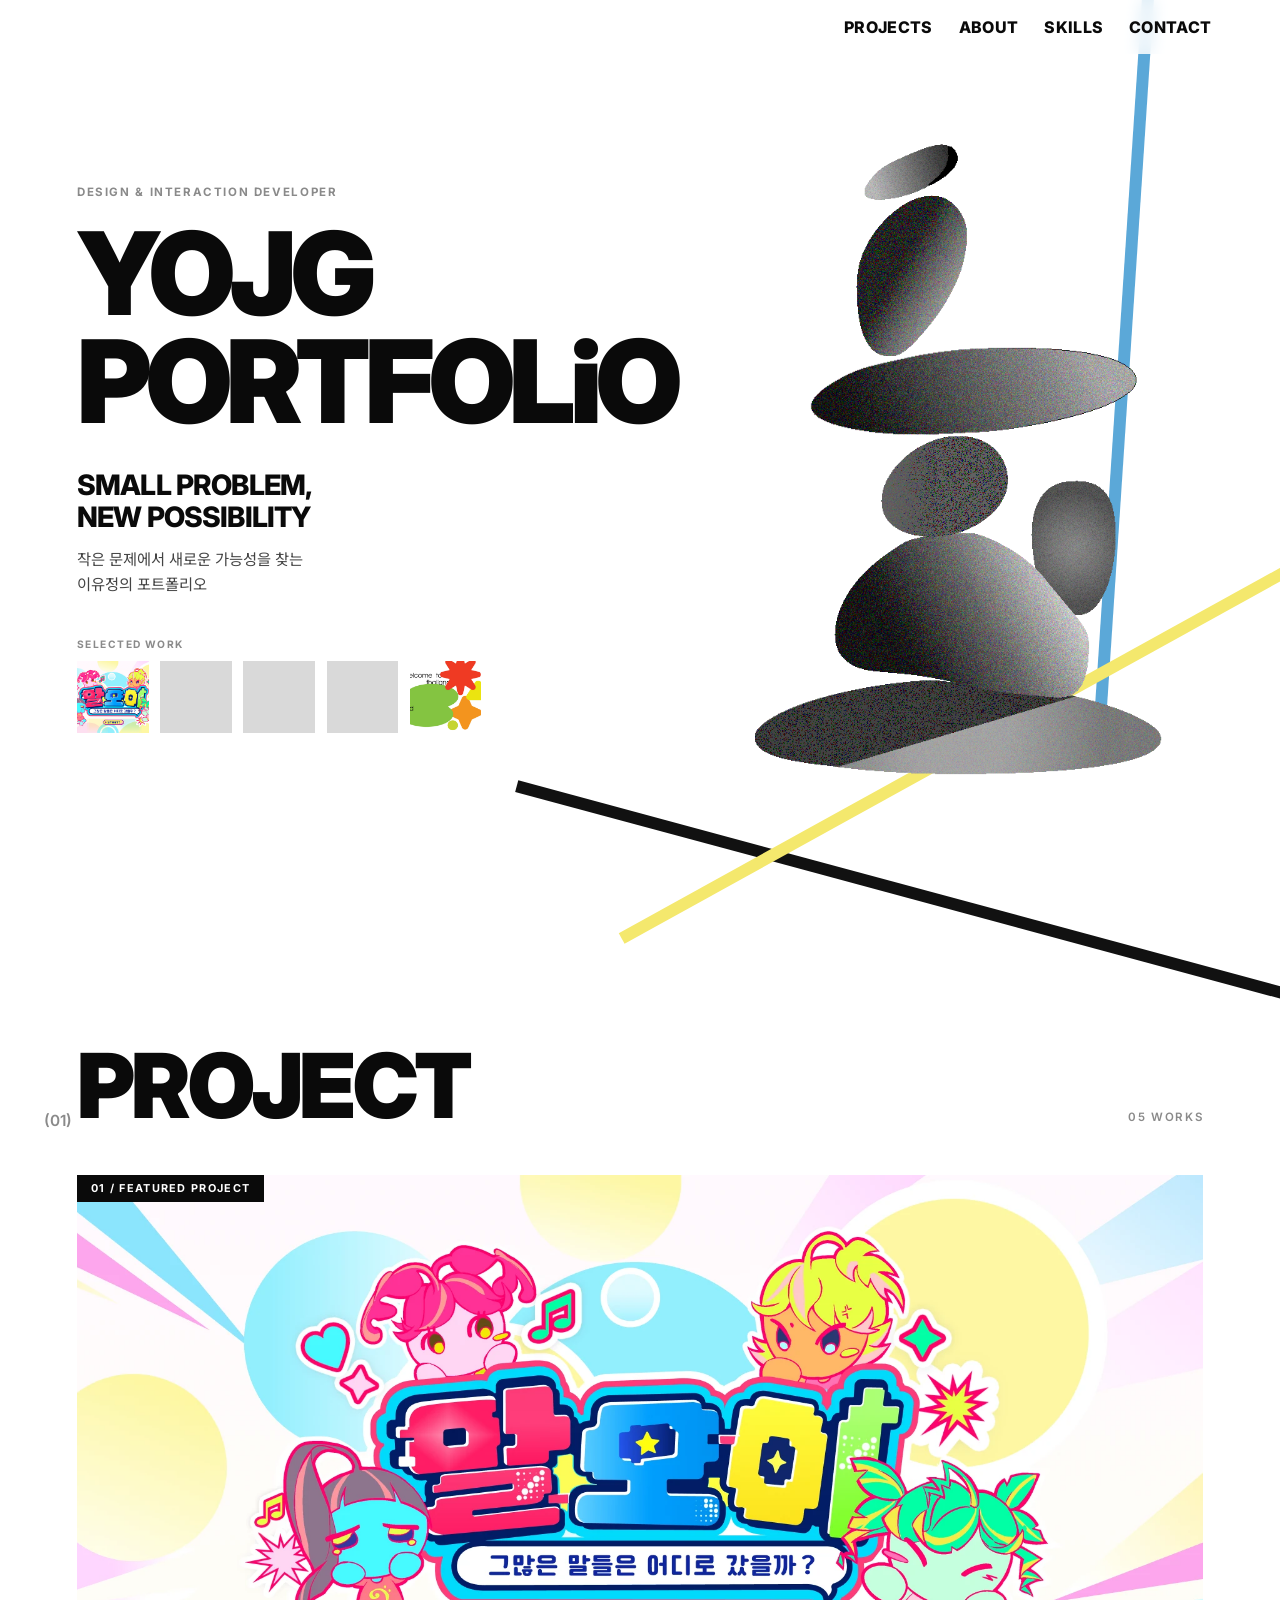
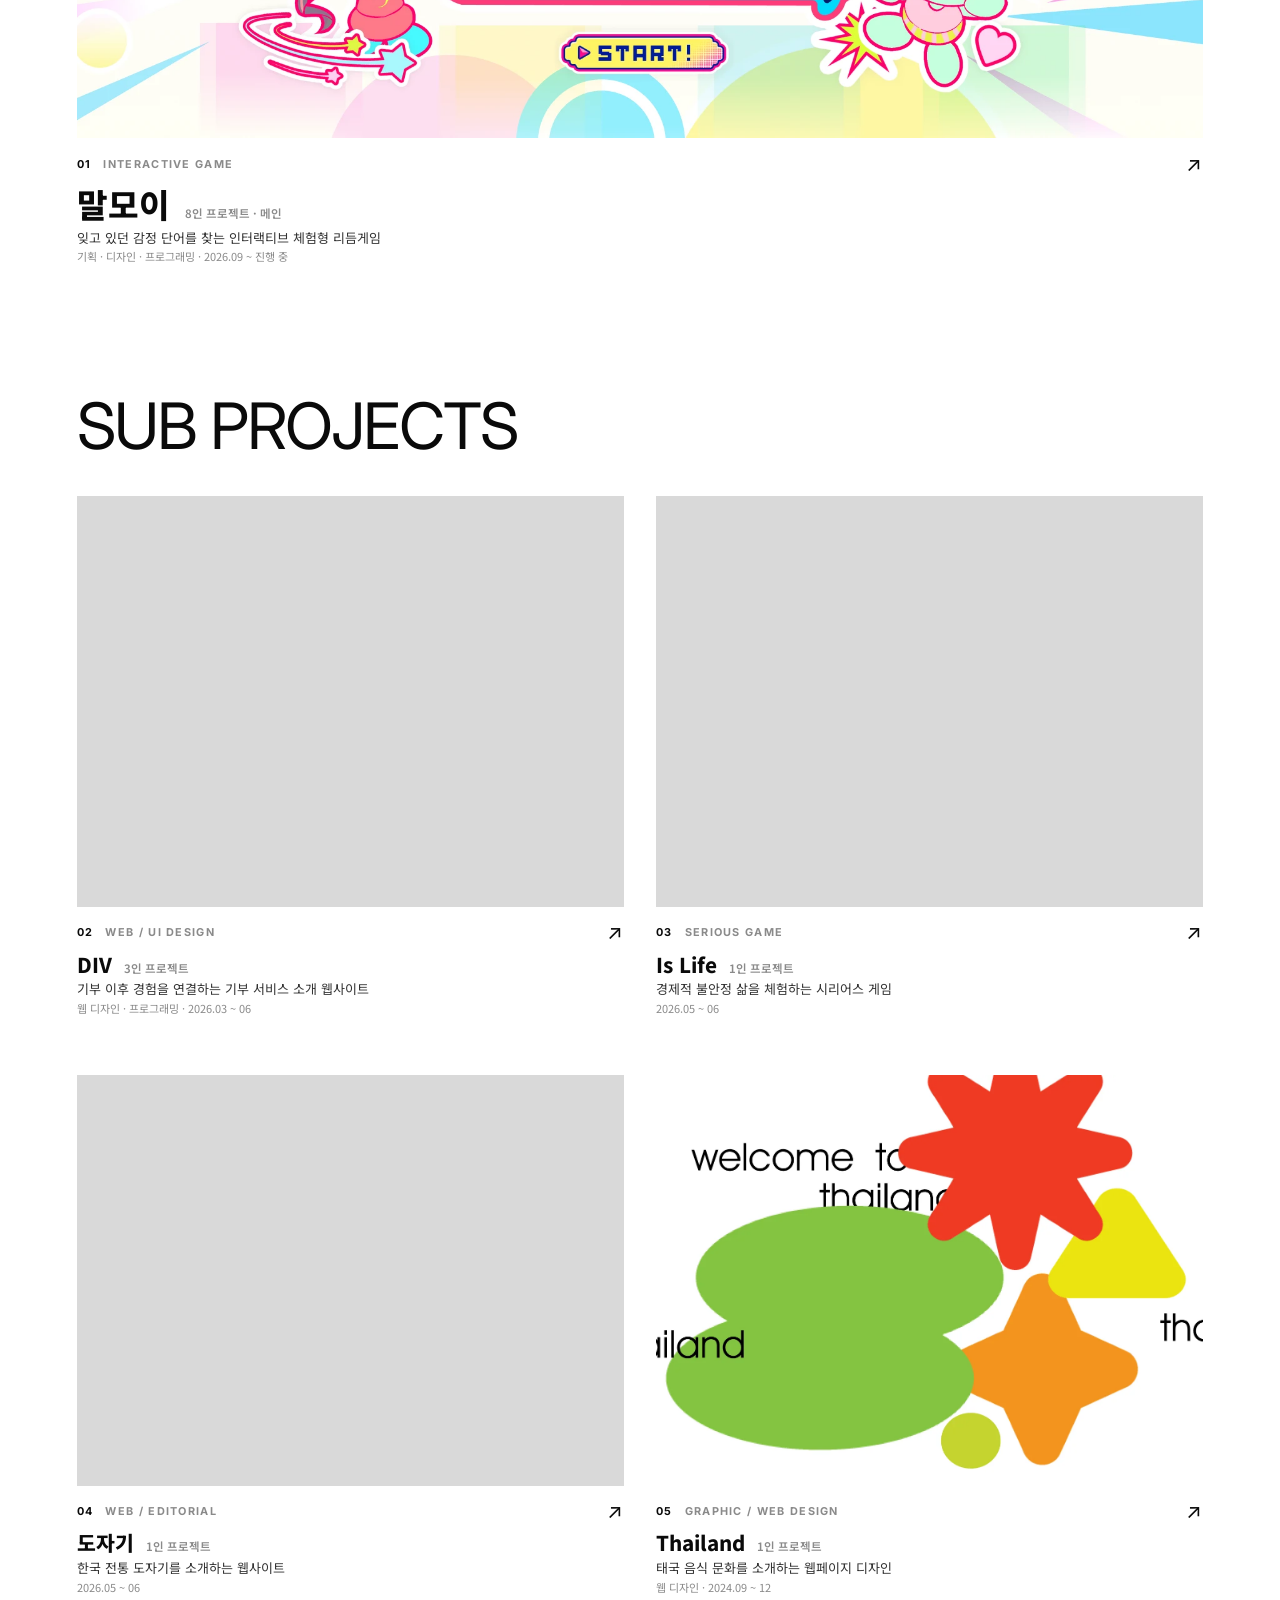
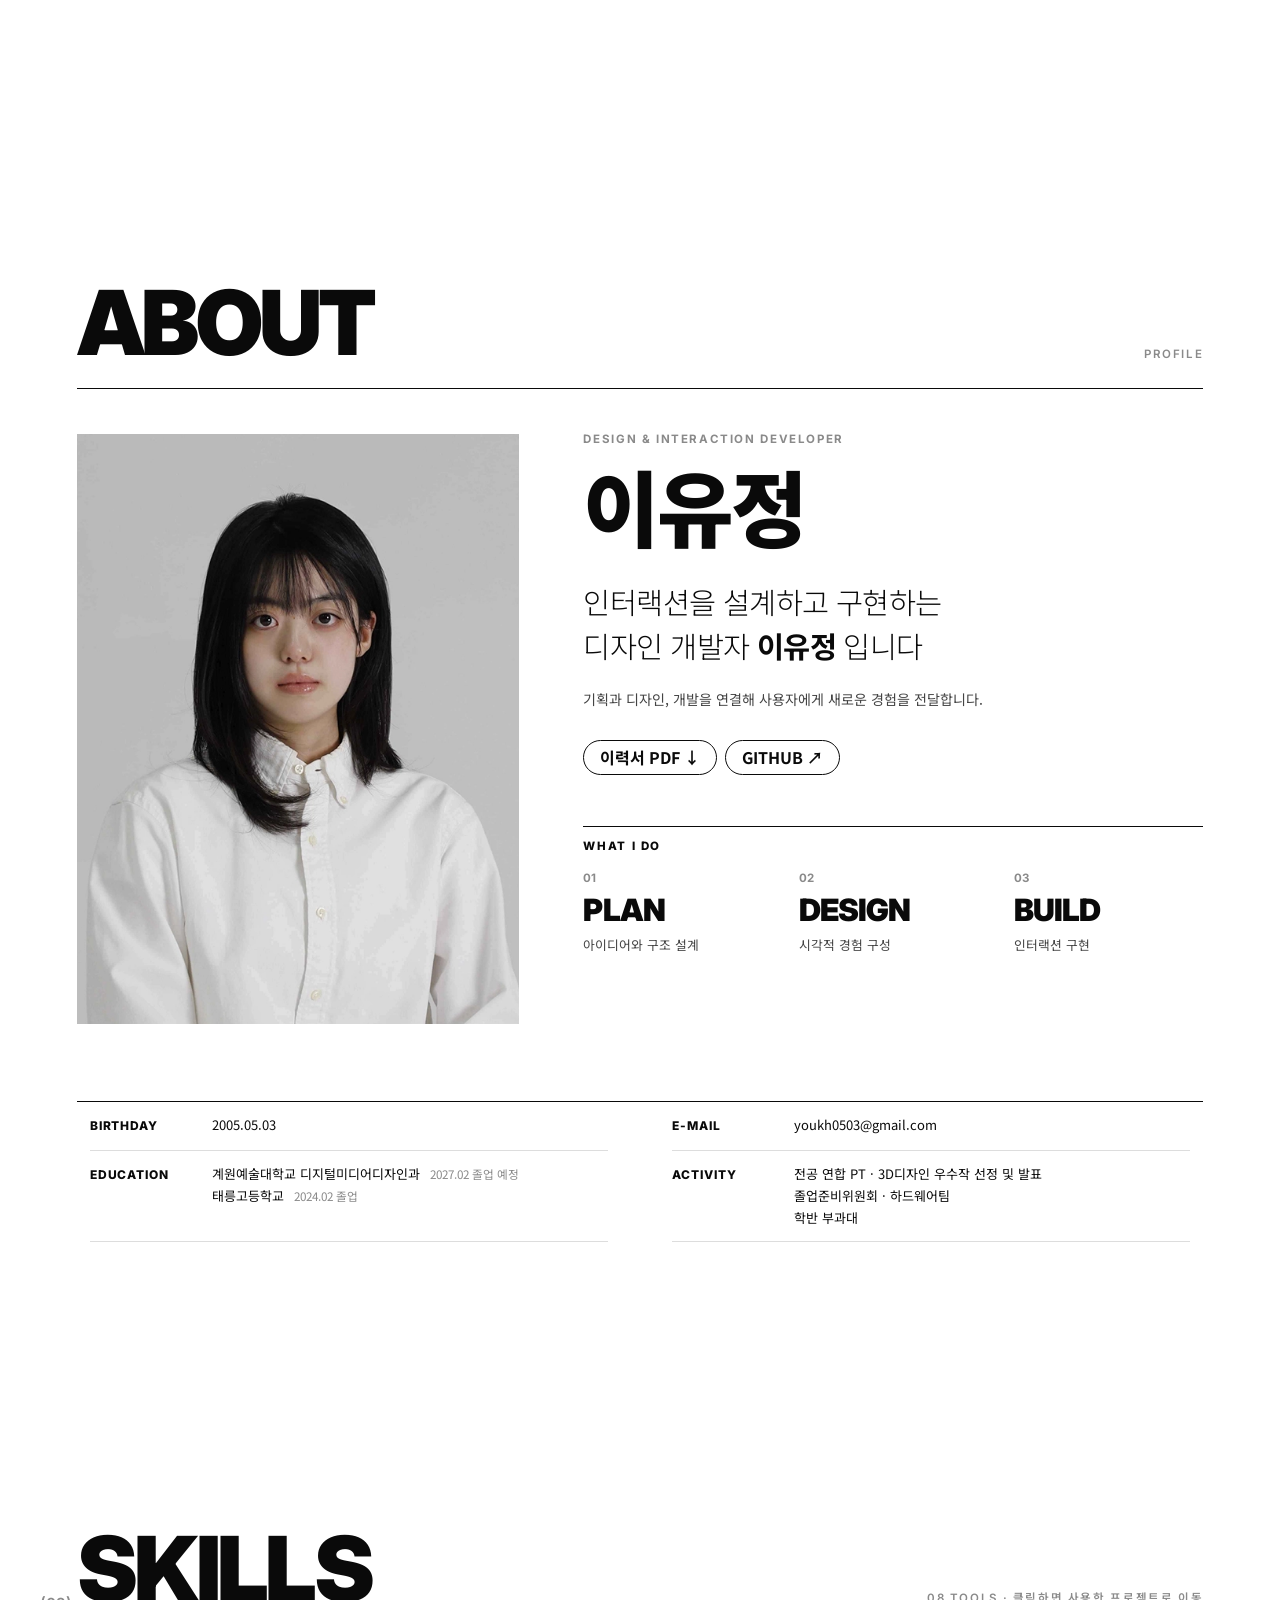
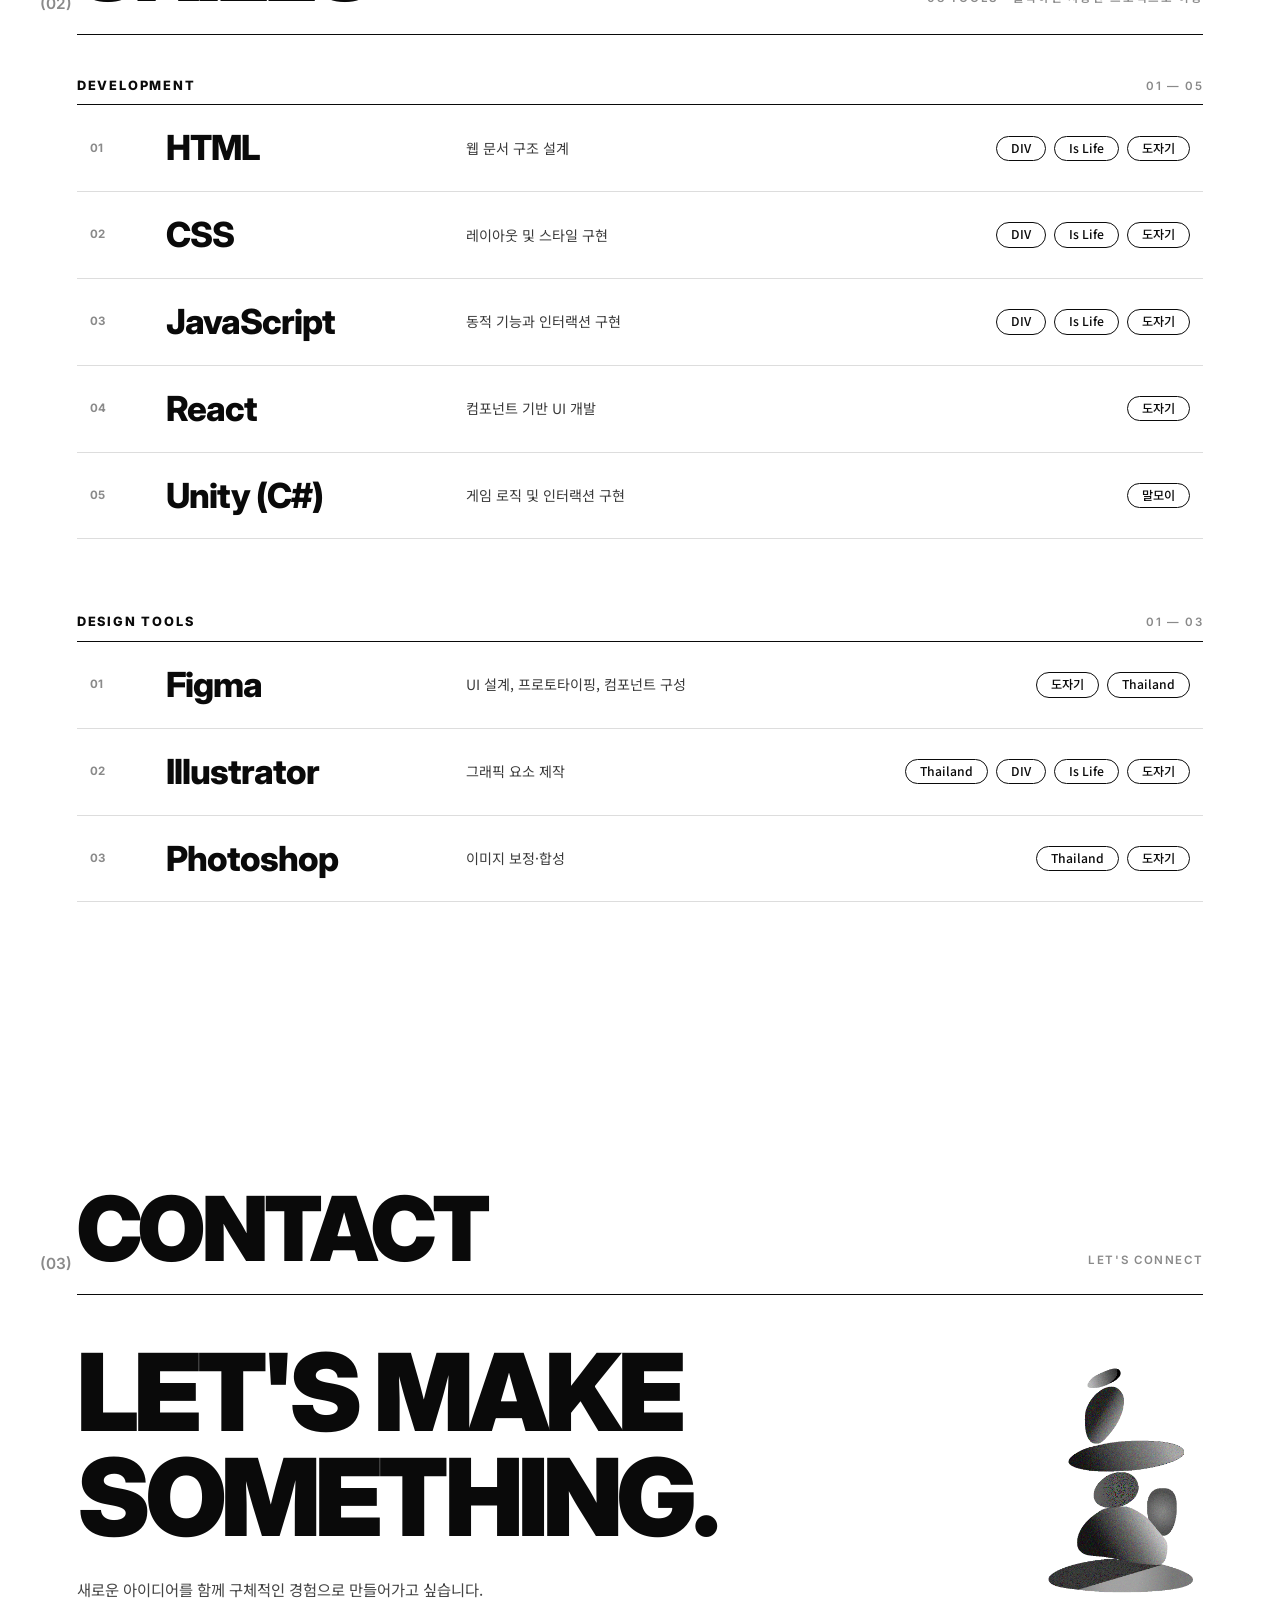
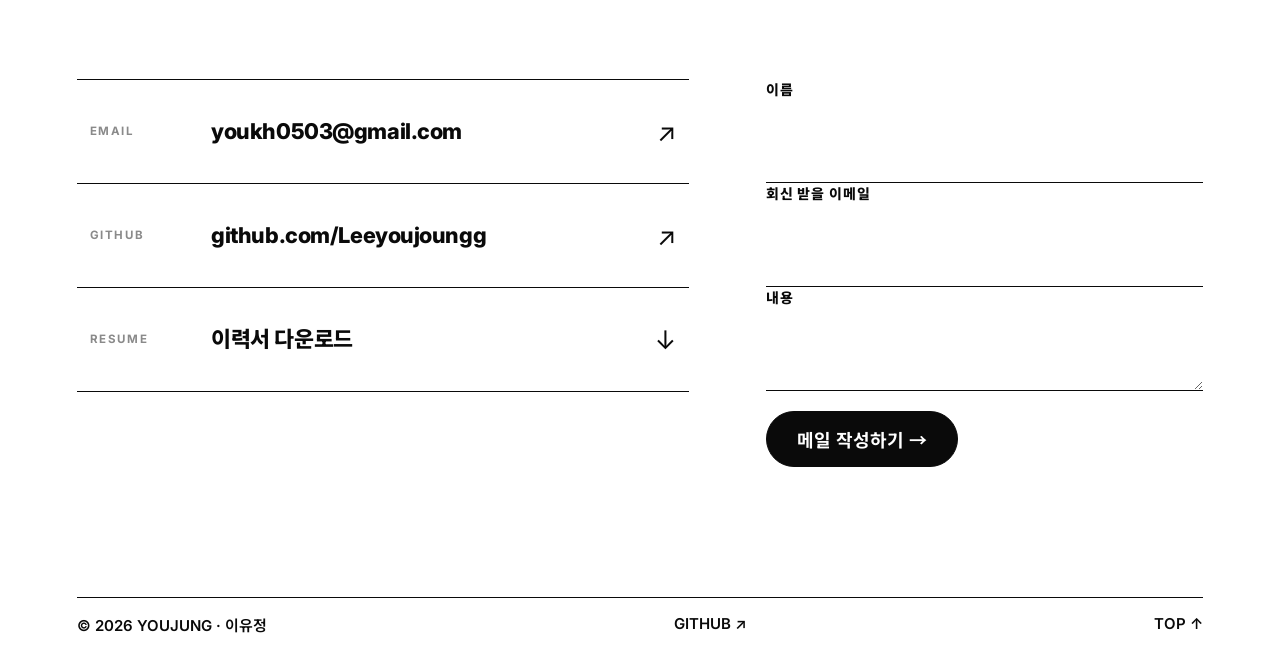
==== commit ef5dc840: "Add files via upload" ====
--- a/index.html
+++ b/index.html
@@ -40,6 +40,12 @@
       <line id="flowBlack" stroke="#111"/>
       <line id="flowYellow" stroke="#f4e86d"/>
     </svg>
+    <!-- 스크롤하면 메인 선이 아래 섹션으로 이어지며 그려짐 (좌표는 main.js가 계산) -->
+    <svg class="trail" id="trail" aria-hidden="true">
+      <g id="trailBlue" stroke="#5BA8D8"></g>
+      <g id="trailBlack" stroke="#111"></g>
+      <g id="trailYellow" stroke="#f4e86d"></g>
+    </svg>
     <!-- HOME -->
     <section class="hero2" id="home" data-section>
       <div class="hero2__wrap">
@@ -61,7 +67,6 @@
         </div>
         <div class="hero2__tower" id="heroTower" data-tower aria-hidden="true"></div>
       </div>
-      <p class="hero2__scroll" aria-hidden="true">↓</p>
     </section>
 
     <!-- PROJECTS -->
@@ -197,7 +202,7 @@
           <form class="form cts__form reveal" id="mailForm" novalidate>
             <label>이름<input type="text" name="name" autocomplete="name" required></label>
             <label>회신 받을 이메일<input type="email" name="email" autocomplete="email" required></label>
-            <label>내용<textarea name="msg" rows="5" required></textarea></label>
+            <label>내용<textarea name="msg" rows="2" required></textarea></label>
             <button class="btn btn--fill" type="submit">메일 작성하기 →</button>
             <p class="form__note" id="formNote" role="status"></p>
           </form>
--- a/css/style.css
+++ b/css/style.css
@@ -1,4 +1,4 @@
-:root{
+﻿:root{
   --ink:#0a0a0a; --bg:#fff; --gray:#d9d9d9; --paper:#efeae4; --mute:#8a8a8a;
   --pad:clamp(20px,4.5vw,64px);
   --en:'Inter','Noto Sans KR',sans-serif; --kr:'Noto Sans KR','Inter',sans-serif;
@@ -31,6 +31,14 @@
 main{position:relative;overflow-x:clip}
 .flow{position:absolute;left:0;top:0;width:100%;height:100vh;z-index:1;overflow:visible;pointer-events:none;will-change:transform}
 .flow line{stroke-width:12;stroke-linecap:butt}
+/* 스크롤에 따라 이어서 그려지는 선 (콘텐츠 뒤) */
+.trail{position:absolute;left:0;top:0;width:100%;height:100%;z-index:-1;overflow:visible;pointer-events:none}
+.trail g{stroke-linecap:round}
+
+/* 텍스트 블록: 아무 영향도 받지 않는 완전한 흰색 */
+.pitem__info,.abt__body,.skl__group,.cts__hero>div:first-child,.cts__links,.cts__form{background:#fff}
+/* 텍스트가 선에 뚫리지 않도록 About 정보는 흰 배경 */
+.abt__info{background:#fff;padding:0 clamp(8px,1vw,16px)}
 
 .pills{display:flex;flex-wrap:wrap;gap:8px;margin-bottom:clamp(36px,5vw,72px)}
 .pill{display:inline-block;border:1.5px solid var(--ink);border-radius:99px;padding:4px 16px;font:700 16px/1.6 var(--kr);transition:.2s}
@@ -107,7 +115,7 @@
 /* 사선은 섹션의 시작·끝 경계에만 */
 .pshow__deco{position:absolute;z-index:1;height:12px;transform-origin:center;pointer-events:none}
 /* 메인 화면 아래에서 시작해 PROJECT 섹션으로 이어지는 하나의 검정 선 (섹션 경계에 걸쳐 있음) */
-.pshow__deco--bottom{left:-6vw;bottom:clamp(40px,6vw,110px);width:30vw;background:#5BA8D8;transform:rotate(-18deg)}
+.pshow__deco--bottom{display:none;left:-6vw;bottom:clamp(40px,6vw,110px);width:30vw;background:#5BA8D8;transform:rotate(-18deg)}
 .pshow__head{display:flex;align-items:flex-end;justify-content:space-between;gap:20px;margin-bottom:clamp(28px,3.5vw,56px)}
 .pshow__title{position:relative;font:900 clamp(44px,7vw,130px)/1 var(--en);letter-spacing:-.04em}
 .pshow__title span{position:absolute;right:100%;margin-right:.3em;bottom:.12em;font:600 clamp(14px,1.2vw,18px)/1 var(--en);letter-spacing:0;color:var(--mute)}
@@ -206,7 +214,7 @@
 }
 @media (max-width:720px){.skl__title span{position:static;display:block;margin:0 0 8px}}
 /* ---------- CONTACT v2 · 마무리 화면 ---------- */
-.cts{padding:clamp(90px,11vw,200px) 0 28px;background:#fff}
+.cts{padding:clamp(90px,11vw,200px) 0 28px}
 .cts__wrap{max-width:1440px;margin:0 auto;padding:0 clamp(20px,6vw,115px)}
 .cts__head{display:flex;align-items:flex-end;justify-content:space-between;gap:20px;margin-bottom:clamp(28px,3.5vw,56px);border-bottom:1.5px solid var(--ink);padding-bottom:clamp(14px,1.6vw,24px)}
 .cts__title{position:relative;font:900 clamp(44px,7vw,130px)/1 var(--en);letter-spacing:-.04em}
@@ -218,13 +226,17 @@
 .cts__tower{flex:none;height:clamp(120px,19vw,300px);aspect-ratio:614/911}
 .cts__grid{display:grid;grid-template-columns:7fr 5fr;gap:clamp(32px,6vw,110px);align-items:start}
 .cts__links{border-top:1.5px solid var(--ink);list-style:none}
-.cts__links a{display:grid;grid-template-columns:clamp(70px,8vw,120px) 1fr auto;align-items:center;gap:clamp(10px,1.5vw,24px);padding:clamp(18px,2vw,30px) clamp(8px,1vw,16px);border-bottom:1px solid #ddd;transition:background .25s,color .25s}
+.cts__links a{display:grid;grid-template-columns:clamp(70px,8vw,120px) 1fr auto;align-items:center;gap:clamp(10px,1.5vw,24px);min-height:clamp(104px,7vw,112px);padding:0 clamp(8px,1vw,16px);border-bottom:1.5px solid var(--ink);transition:background .25s,color .25s}
 .cts__links a:hover,.cts__links a:focus-visible{background:var(--ink);color:#fff}
 .cts__links span{font:700 clamp(11px,.9vw,13px)/1 var(--en);letter-spacing:.14em;color:var(--mute)}
-.cts__links b{font:800 clamp(18px,2.3vw,36px)/1.2 var(--en);letter-spacing:-.02em;overflow-wrap:anywhere}
+.cts__links b{font:800 clamp(15px,1.7vw,26px)/1.2 var(--en);letter-spacing:-.02em;overflow-wrap:anywhere}
 .cts__links i{font:400 clamp(20px,2vw,30px)/1 var(--en);font-style:normal;transition:transform .35s cubic-bezier(.2,.7,.2,1)}
 .cts__links a:hover i{transform:translate(4px,-4px)}
-.cts__form{padding-top:6px}
+/* 원래 스타일(라벨 위 · 검은 밑줄) 유지, 밑줄 높이만 왼쪽 링크 줄과 맞춤 */
+.cts__form{gap:0}
+.cts__form label{min-height:clamp(104px,7vw,112px);align-content:space-between;gap:6px}
+.cts__form textarea{padding:6px 0;resize:vertical}
+.cts__form .btn{margin-top:20px}
 @media (max-width:860px){
   .cts__grid{grid-template-columns:1fr}
   .cts__tower{height:clamp(100px,26vw,180px)}
@@ -260,3 +272,5 @@
   .hero2__works a:hover em{opacity:0}
 }
 @media (prefers-reduced-motion:reduce){.hero2__title span{transition:none;transform:none;opacity:1}.hero2__tower{transition:none}}
+
+
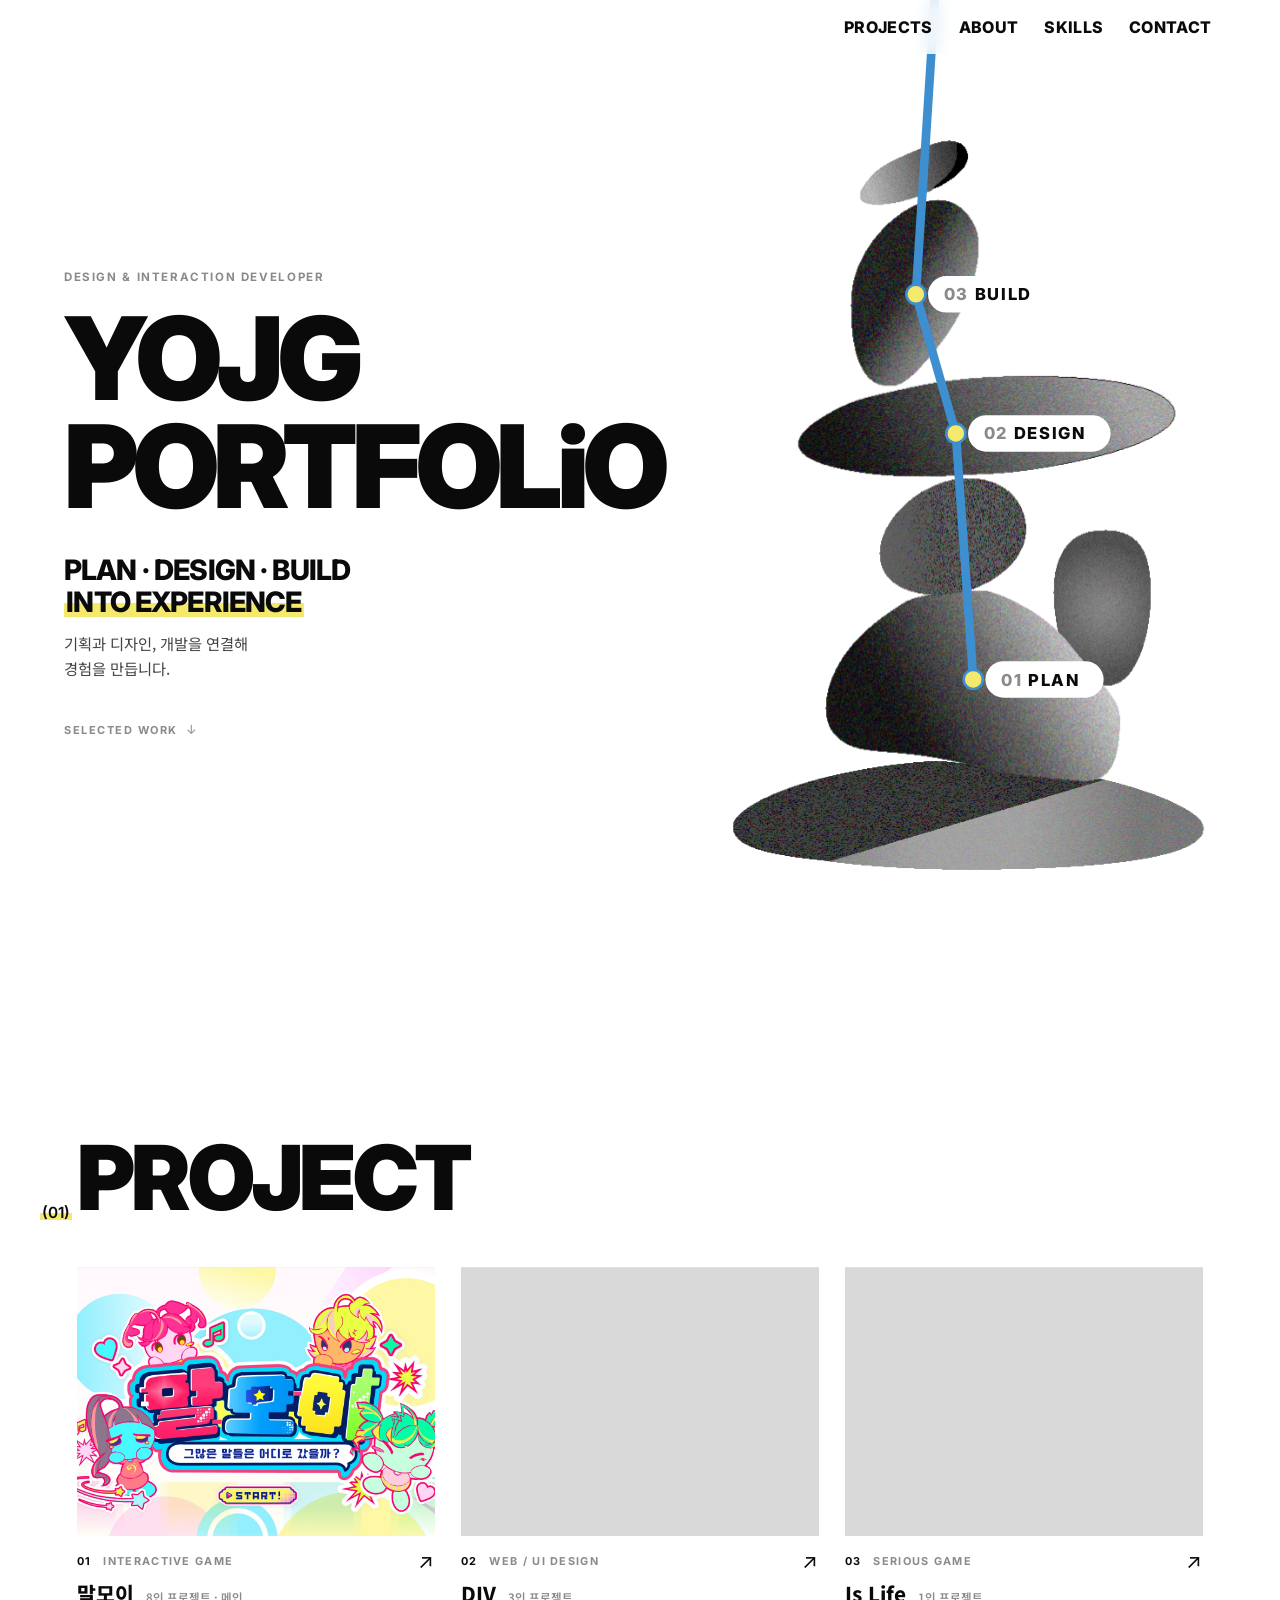
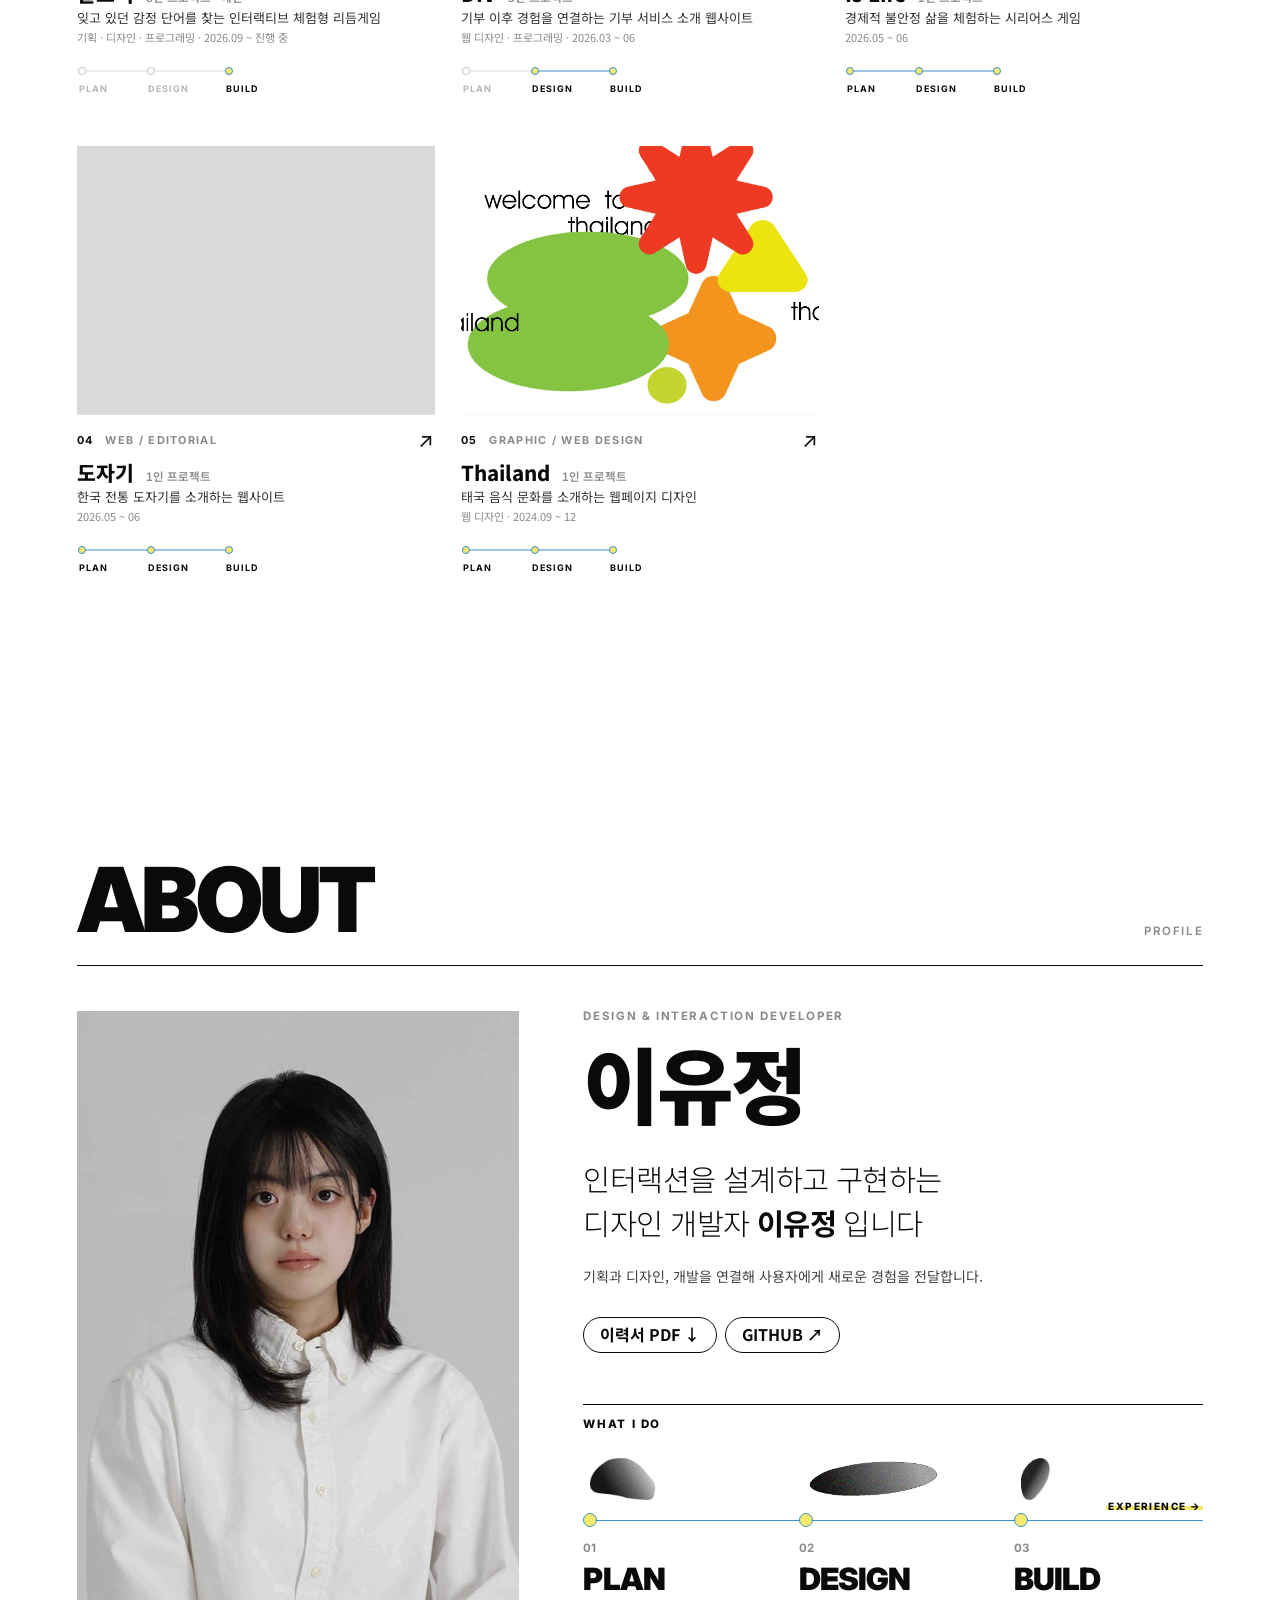
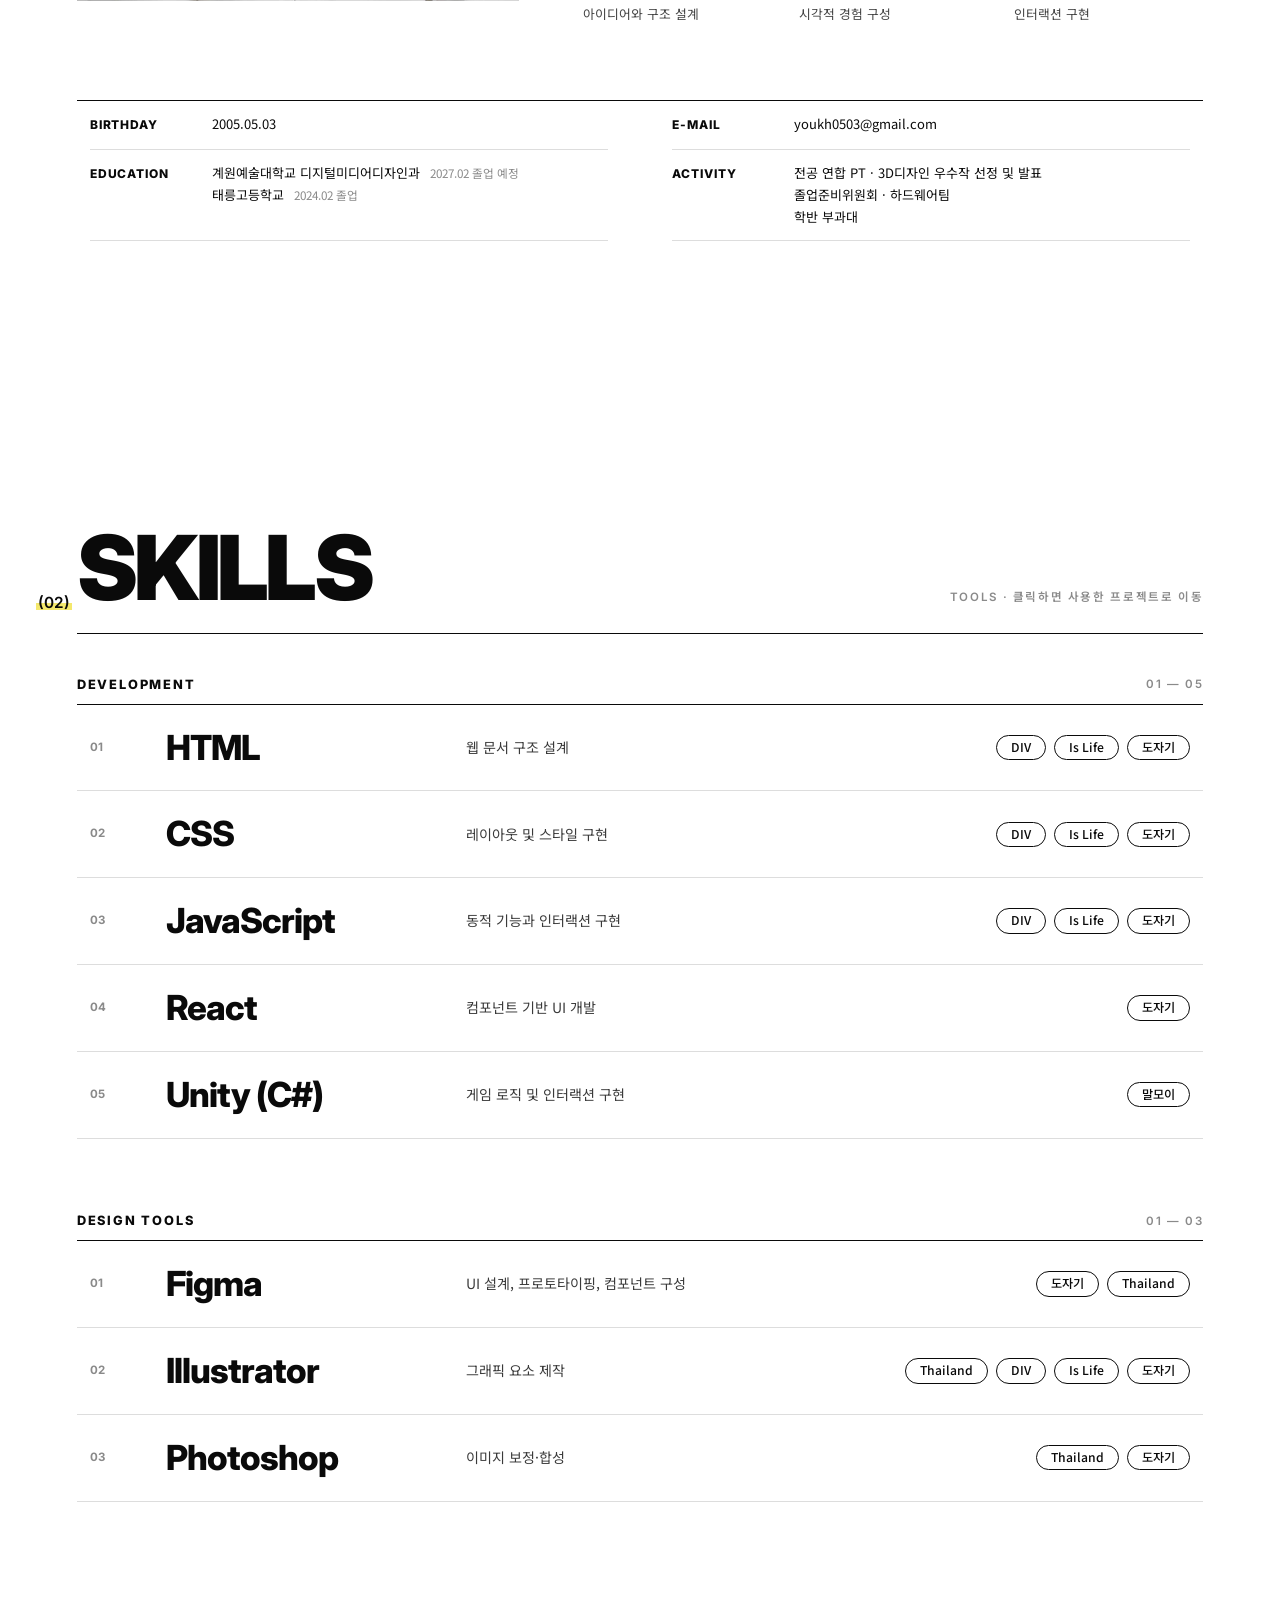
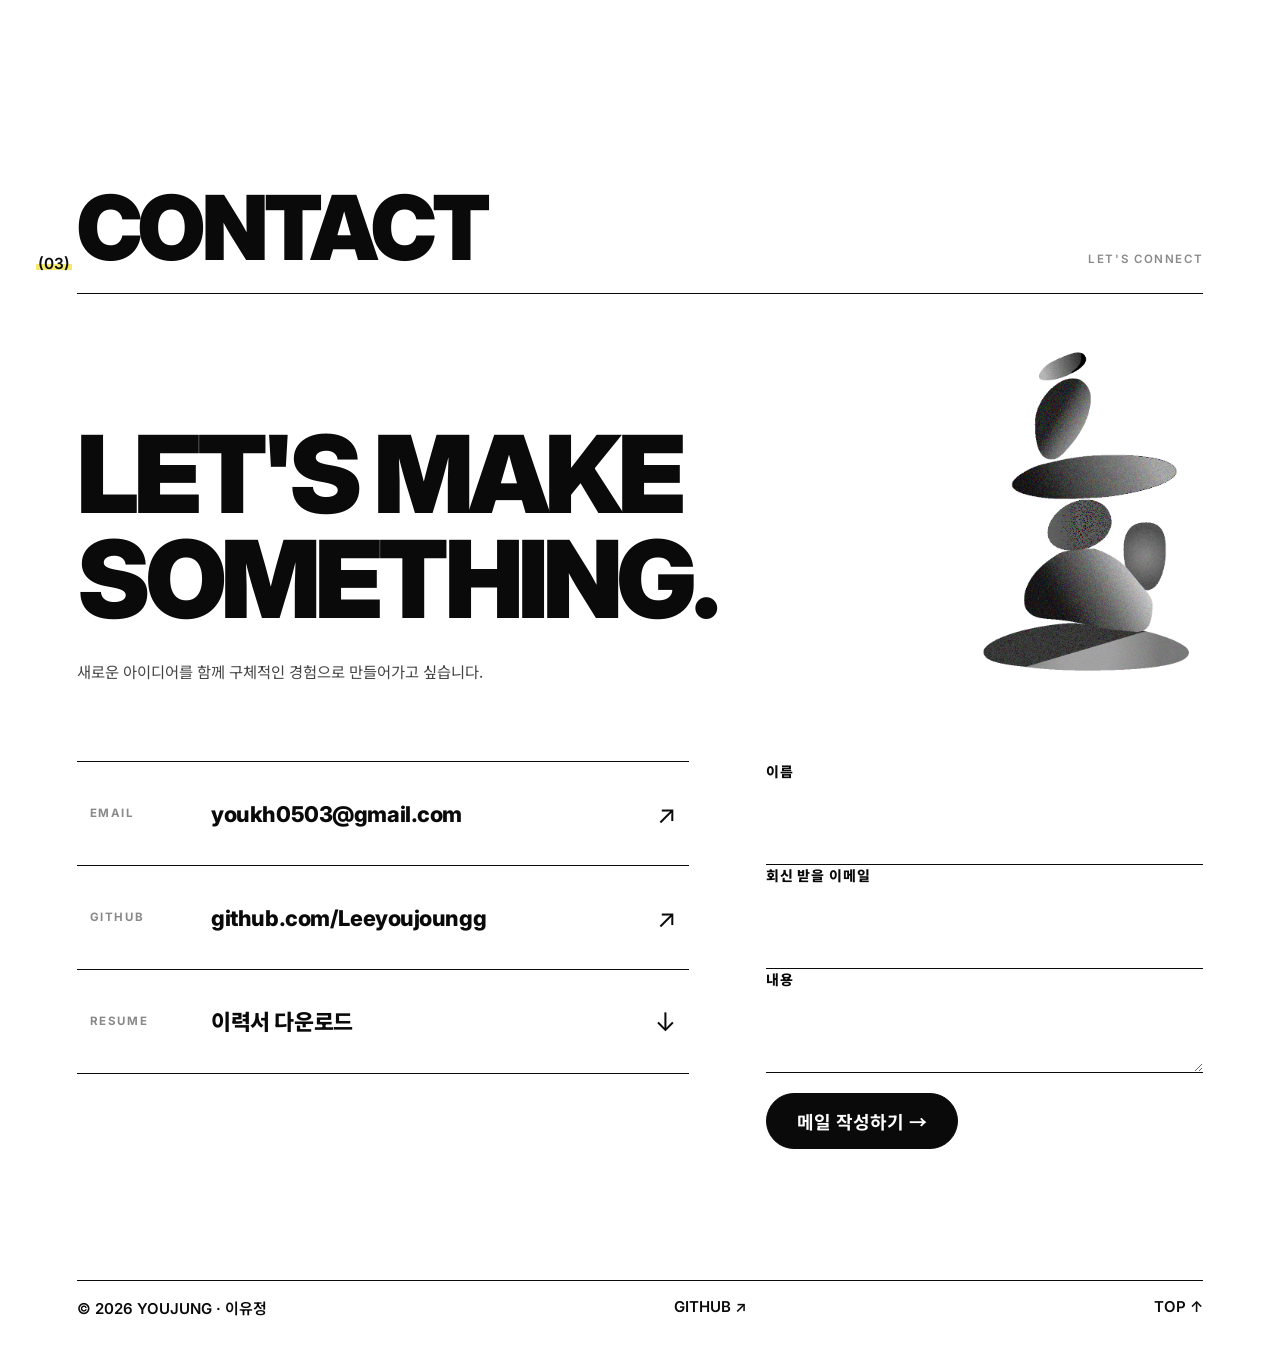
==== commit 4466dfbb: "Add files via upload" ====
--- a/index.html
+++ b/index.html
@@ -4,21 +4,21 @@
   <meta charset="UTF-8">
   <meta name="viewport" content="width=device-width, initial-scale=1">
   <title>YOUJUNG PORTFOLIO — 이유정</title>
-  <meta name="description" content="작은 문제에서 새로운 가능성을 찾는 이유정의 포트폴리오">
+  <meta name="description" content="기획과 디자인, 개발을 연결해 경험을 만드는 이유정의 포트폴리오">
   <link rel="icon" href="assets/favicon.svg?v=3" type="image/svg+xml">
   <link rel="icon" href="assets/favicon-64.png?v=3" type="image/png" sizes="64x64">
   <link rel="shortcut icon" href="assets/favicon.ico?v=3">
   <link rel="apple-touch-icon" href="assets/apple-touch-icon.png?v=3">
   <meta property="og:type" content="website">
   <meta property="og:title" content="YOUJUNG PORTFOLIO — 이유정">
-  <meta property="og:description" content="작은 문제에서 새로운 가능성을 찾는 이유정의 포트폴리오">
+  <meta property="og:description" content="기획과 디자인, 개발을 연결해 경험을 만드는 이유정의 포트폴리오">
   <meta property="og:url" content="https://leeyoujoungg.github.io/YOJG/">
   <meta property="og:image" content="https://leeyoujoungg.github.io/YOJG/assets/og.png">
   <meta name="twitter:card" content="summary_large_image">
   <link rel="preconnect" href="https://fonts.googleapis.com">
   <link rel="preconnect" href="https://fonts.gstatic.com" crossorigin>
   <link href="https://fonts.googleapis.com/css2?family=Inter:wght@300;400;600;800;900&family=Noto+Sans+KR:wght@300;400;500;700&display=swap" rel="stylesheet">
-  <link rel="stylesheet" href="css/style.css">
+  <link rel="stylesheet" href="css/style.css?v=20261112j">
 </head>
 <body>
   <!-- 좌측 상단 로고 (스크롤 시 등장, 클릭 시 메인으로) -->
@@ -34,38 +34,20 @@
   </nav>
 
   <main>
-    <!-- 이어지는 선: 파랑(위→아래) → 검정(꺾여 PROJECT까지) ┬ 노랑(검정에서 갈라짐). 좌표는 main.js가 계산 -->
-    <svg class="flow" aria-hidden="true">
-      <line id="flowBlue" stroke="#5BA8D8"/>
-      <line id="flowBlack" stroke="#111"/>
-      <line id="flowYellow" stroke="#f4e86d"/>
-    </svg>
-    <!-- 스크롤하면 메인 선이 아래 섹션으로 이어지며 그려짐 (좌표는 main.js가 계산) -->
-    <svg class="trail" id="trail" aria-hidden="true">
-      <g id="trailBlue" stroke="#5BA8D8"></g>
-      <g id="trailBlack" stroke="#111"></g>
-      <g id="trailYellow" stroke="#f4e86d"></g>
-    </svg>
     <!-- HOME -->
     <section class="hero2" id="home" data-section>
       <div class="hero2__wrap">
         <div class="hero2__main" id="heroMain">
           <p class="hero2__eyebrow">DESIGN &amp; INTERACTION DEVELOPER</p>
-          <h1 class="hero2__title" aria-label="YOJG PORTFOLIO"><span>YOJG</span><span>PORTFOLiO</span></h1>
-          <p class="hero2__big">SMALL PROBLEM,<br>NEW POSSIBILITY</p>
-          <p class="hero2__kr">작은 문제에서 새로운 가능성을 찾는<br>이유정의 포트폴리오</p>
-          <div class="hero2__works">
-            <p>SELECTED WORK</p>
-            <ul>
-              <li><a href="#pj-malmoi" data-goto="pj-malmoi"><span class="hero2__thumb" style="background-image:url(assets/p-malmoi.webp)"></span><em>말모이</em></a></li>
-              <li><a href="#pj-div" data-goto="pj-div"><span class="hero2__thumb" style="background-image:url(assets/p-div.webp)"></span><em>DIV</em></a></li>
-              <li><a href="#pj-islife" data-goto="pj-islife"><span class="hero2__thumb" style="background-image:url(assets/p-islife.webp)"></span><em>Is Life</em></a></li>
-              <li><a href="#pj-dojagi" data-goto="pj-dojagi"><span class="hero2__thumb" style="background-image:url(assets/p-dojagi.webp)"></span><em>도자기</em></a></li>
-              <li><a href="#pj-thailand" data-goto="pj-thailand"><span class="hero2__thumb" style="background-image:url(assets/p-thailand.webp)"></span><em>Thailand</em></a></li>
-            </ul>
+          <div class="hero2__head">
+            <h1 class="hero2__title" aria-label="YOJG PORTFOLIO"><span>YOJG</span><span>PORTFOLiO</span></h1>
           </div>
-        </div>
-        <div class="hero2__tower" id="heroTower" data-tower aria-hidden="true"></div>
+          <p class="hero2__big">PLAN · DESIGN · BUILD<br><b>INTO EXPERIENCE</b></p>
+          <p class="hero2__kr">기획과 디자인, 개발을 연결해<br>경험을 만듭니다.</p>
+          <a class="hero2__works" href="#projects">SELECTED WORK<i aria-hidden="true">↓</i></a>
+        </div>
+        <!-- 돌탑 : 아래부터 PLAN → DESIGN → BUILD 층, 파란 연결선이 세 층을 꿰어 위로 이어짐 -->
+        <div class="hero2__tower" id="heroTower" data-tower data-layers aria-hidden="true"></div>
       </div>
     </section>
 
@@ -73,51 +55,45 @@
     <section class="pshow" id="projects" data-section>
       <i class="pshow__deco pshow__deco--bottom" aria-hidden="true"></i>
       <div class="pshow__wrap">
-        <header class="pshow__head">
-          <h2 class="pshow__title"><span>(01)</span>PROJECT</h2>
-          <p class="pshow__count">05 WORKS</p>
-        </header>
-
-        <!-- 대표 프로젝트 : 클릭하면 상세 페이지(malmoi.html)로 이동 -->
-        <article class="pitem pitem--main reveal" id="pj-malmoi" data-project="0" data-href="malmoi.html" tabindex="0" role="link">
-          <div class="pitem__media">
-            <div class="pitem__thumb"></div>
-            <span class="pitem__tag">01 / FEATURED PROJECT</span>
-          </div>
-          <div class="pitem__info">
-            <div class="pitem__meta"><span>01</span><span>INTERACTIVE GAME</span><i class="pitem__arrow" aria-hidden="true">↗</i></div>
-            <h3>말모이 <em>8인 프로젝트 · 메인</em></h3><p>잊고 있던 감정 단어를 찾는 인터랙티브 체험형 리듬게임</p><small>기획 · 디자인 · 프로그래밍 · 2026.09 ~ 진행 중</small>
-          </div>
-        </article>
-
-        <h3 class="pshow__sub">SUB PROJECTS</h3>
+        <header class="pshow__head reveal">
+          <h2 class="pshow__title"><span>(01)</span>PROJECT</h2>        </header>
+
+        <!-- 5개 프로젝트를 같은 크기 카드로 : 이름 · 유형 · 역할 · 한 줄 제작 의도 -->
         <div class="pshow__grid">
+          <!-- 말모이 : 클릭하면 상세 페이지(malmoi.html)로 이동 -->
+          <article class="pitem reveal" id="pj-malmoi" data-project="0" data-href="malmoi.html" tabindex="0" role="link">
+            <div class="pitem__media"><div class="pitem__thumb"></div></div>
+            <div class="pitem__info">
+              <div class="pitem__meta"><span>01</span><span>INTERACTIVE GAME</span><i class="pitem__arrow" aria-hidden="true">↗</i></div>
+              <h3>말모이 <em>8인 프로젝트 · 메인</em></h3><p>잊고 있던 감정 단어를 찾는 인터랙티브 체험형 리듬게임</p><small>기획 · 디자인 · 프로그래밍 · 2026.09 ~ 진행 중</small><div class="lyr" data-lyr="B"></div>
+            </div>
+          </article>
           <article class="pitem reveal" id="pj-div" data-project="1" tabindex="0" role="button">
             <div class="pitem__media"><div class="pitem__thumb"></div></div>
             <div class="pitem__info">
               <div class="pitem__meta"><span>02</span><span>WEB / UI DESIGN</span><i class="pitem__arrow" aria-hidden="true">↗</i></div>
-              <h3>DIV <em>3인 프로젝트</em></h3><p>기부 이후 경험을 연결하는 기부 서비스 소개 웹사이트</p><small>웹 디자인 · 프로그래밍 · 2026.03 ~ 06</small>
+              <h3>DIV <em>3인 프로젝트</em></h3><p>기부 이후 경험을 연결하는 기부 서비스 소개 웹사이트</p><small>웹 디자인 · 프로그래밍 · 2026.03 ~ 06</small><div class="lyr" data-lyr="DB"></div>
             </div>
           </article>
           <article class="pitem reveal" id="pj-islife" data-project="2" tabindex="0" role="button">
             <div class="pitem__media"><div class="pitem__thumb"></div></div>
             <div class="pitem__info">
               <div class="pitem__meta"><span>03</span><span>SERIOUS GAME</span><i class="pitem__arrow" aria-hidden="true">↗</i></div>
-              <h3>Is Life <em>1인 프로젝트</em></h3><p>경제적 불안정 삶을 체험하는 시리어스 게임</p><small>2026.05 ~ 06</small>
+              <h3>Is Life <em>1인 프로젝트</em></h3><p>경제적 불안정 삶을 체험하는 시리어스 게임</p><small>2026.05 ~ 06</small><div class="lyr" data-lyr="PDB"></div>
             </div>
           </article>
           <article class="pitem reveal" id="pj-dojagi" data-project="3" tabindex="0" role="button">
             <div class="pitem__media"><div class="pitem__thumb"></div></div>
             <div class="pitem__info">
               <div class="pitem__meta"><span>04</span><span>WEB / EDITORIAL</span><i class="pitem__arrow" aria-hidden="true">↗</i></div>
-              <h3>도자기 <em>1인 프로젝트</em></h3><p>한국 전통 도자기를 소개하는 웹사이트</p><small>2026.05 ~ 06</small>
+              <h3>도자기 <em>1인 프로젝트</em></h3><p>한국 전통 도자기를 소개하는 웹사이트</p><small>2026.05 ~ 06</small><div class="lyr" data-lyr="PDB"></div>
             </div>
           </article>
           <article class="pitem reveal" id="pj-thailand" data-project="4" tabindex="0" role="button">
             <div class="pitem__media"><div class="pitem__thumb"></div></div>
             <div class="pitem__info">
               <div class="pitem__meta"><span>05</span><span>GRAPHIC / WEB DESIGN</span><i class="pitem__arrow" aria-hidden="true">↗</i></div>
-              <h3>Thailand <em>1인 프로젝트</em></h3><p>태국 음식 문화를 소개하는 웹페이지 디자인</p><small>웹 디자인 · 2024.09 ~ 12</small>
+              <h3>Thailand <em>1인 프로젝트</em></h3><p>태국 음식 문화를 소개하는 웹페이지 디자인</p><small>웹 디자인 · 2024.09 ~ 12</small><div class="lyr" data-lyr="PDB"></div>
             </div>
           </article>
         </div>
@@ -139,9 +115,9 @@
             <div class="abt__what reveal">
               <h4>WHAT I DO</h4>
               <ol>
-                <li><span>01</span><b>PLAN</b><p>아이디어와 구조 설계</p></li>
-                <li><span>02</span><b>DESIGN</b><p>시각적 경험 구성</p></li>
-                <li><span>03</span><b>BUILD</b><p>인터랙션 구현</p></li>
+                <li><span class="abt__stone"><img src="assets/tower/base.png" alt=""></span><i class="abt__dot"></i><span>01</span><b>PLAN</b><p>아이디어와 구조 설계</p></li>
+                <li><span class="abt__stone"><img src="assets/tower/disc.png" alt=""></span><i class="abt__dot"></i><span>02</span><b>DESIGN</b><p>시각적 경험 구성</p></li>
+                <li><span class="abt__stone"><img src="assets/tower/egg.png" alt=""></span><i class="abt__dot"></i><span>03</span><b>BUILD</b><p>인터랙션 구현</p></li>
               </ol>
             </div>
           </div>
@@ -158,23 +134,23 @@
     <!-- SKILLS -->
     <section class="skl" id="skills" data-section>
       <div class="skl__wrap">
-        <header class="skl__head reveal"><h2 class="skl__title"><span>(02)</span>SKILLS</h2><p class="skl__count">08 TOOLS · 클릭하면 사용한 프로젝트로 이동</p></header>
+        <header class="skl__head reveal"><h2 class="skl__title"><span>(02)</span>SKILLS</h2><p class="skl__count">TOOLS · 클릭하면 사용한 프로젝트로 이동</p></header>
         <div class="skl__group reveal">
           <h3><b>DEVELOPMENT</b><small>01 — 05</small></h3>
           <ul>
-            <li><span class="skl__no">01</span><b>HTML</b><p>웹 문서 구조 설계</p><span class="skl__used"><a href="#pj-div" data-goto="pj-div">DIV</a><a href="#pj-islife" data-goto="pj-islife">Is Life</a><a href="#pj-dojagi" data-goto="pj-dojagi">도자기</a></span></li>
-            <li><span class="skl__no">02</span><b>CSS</b><p>레이아웃 및 스타일 구현</p><span class="skl__used"><a href="#pj-div" data-goto="pj-div">DIV</a><a href="#pj-islife" data-goto="pj-islife">Is Life</a><a href="#pj-dojagi" data-goto="pj-dojagi">도자기</a></span></li>
-            <li><span class="skl__no">03</span><b>JavaScript</b><p>동적 기능과 인터랙션 구현</p><span class="skl__used"><a href="#pj-div" data-goto="pj-div">DIV</a><a href="#pj-islife" data-goto="pj-islife">Is Life</a><a href="#pj-dojagi" data-goto="pj-dojagi">도자기</a></span></li>
-            <li><span class="skl__no">04</span><b>React</b><p>컴포넌트 기반 UI 개발</p><span class="skl__used"><a href="#pj-dojagi" data-goto="pj-dojagi">도자기</a></span></li>
-            <li><span class="skl__no">05</span><b>Unity (C#)</b><p>게임 로직 및 인터랙션 구현</p><span class="skl__used"><a href="#pj-malmoi" data-goto="pj-malmoi">말모이</a></span></li>
+            <li data-level="90"><span class="skl__no">01</span><b>HTML</b><p>웹 문서 구조 설계</p><span class="skl__used"><a href="#pj-div" data-goto="pj-div">DIV</a><a href="#pj-islife" data-goto="pj-islife">Is Life</a><a href="#pj-dojagi" data-goto="pj-dojagi">도자기</a></span></li>
+            <li data-level="85"><span class="skl__no">02</span><b>CSS</b><p>레이아웃 및 스타일 구현</p><span class="skl__used"><a href="#pj-div" data-goto="pj-div">DIV</a><a href="#pj-islife" data-goto="pj-islife">Is Life</a><a href="#pj-dojagi" data-goto="pj-dojagi">도자기</a></span></li>
+            <li data-level="70"><span class="skl__no">03</span><b>JavaScript</b><p>동적 기능과 인터랙션 구현</p><span class="skl__used"><a href="#pj-div" data-goto="pj-div">DIV</a><a href="#pj-islife" data-goto="pj-islife">Is Life</a><a href="#pj-dojagi" data-goto="pj-dojagi">도자기</a></span></li>
+            <li data-level="65"><span class="skl__no">04</span><b>React</b><p>컴포넌트 기반 UI 개발</p><span class="skl__used"><a href="#pj-dojagi" data-goto="pj-dojagi">도자기</a></span></li>
+            <li data-level="60"><span class="skl__no">05</span><b>Unity (C#)</b><p>게임 로직 및 인터랙션 구현</p><span class="skl__used"><a href="#pj-malmoi" data-goto="pj-malmoi">말모이</a></span></li>
           </ul>
         </div>
         <div class="skl__group reveal">
           <h3><b>DESIGN TOOLS</b><small>01 — 03</small></h3>
           <ul>
-            <li><span class="skl__no">01</span><b>Figma</b><p>UI 설계, 프로토타이핑, 컴포넌트 구성</p><span class="skl__used"><a href="#pj-dojagi" data-goto="pj-dojagi">도자기</a><a href="#pj-thailand" data-goto="pj-thailand">Thailand</a></span></li>
-            <li><span class="skl__no">02</span><b>Illustrator</b><p>그래픽 요소 제작</p><span class="skl__used"><a href="#pj-thailand" data-goto="pj-thailand">Thailand</a><a href="#pj-div" data-goto="pj-div">DIV</a><a href="#pj-islife" data-goto="pj-islife">Is Life</a><a href="#pj-dojagi" data-goto="pj-dojagi">도자기</a></span></li>
-            <li><span class="skl__no">03</span><b>Photoshop</b><p>이미지 보정·합성</p><span class="skl__used"><a href="#pj-thailand" data-goto="pj-thailand">Thailand</a><a href="#pj-dojagi" data-goto="pj-dojagi">도자기</a></span></li>
+            <li data-level="85"><span class="skl__no">01</span><b>Figma</b><p>UI 설계, 프로토타이핑, 컴포넌트 구성</p><span class="skl__used"><a href="#pj-dojagi" data-goto="pj-dojagi">도자기</a><a href="#pj-thailand" data-goto="pj-thailand">Thailand</a></span></li>
+            <li data-level="75"><span class="skl__no">02</span><b>Illustrator</b><p>그래픽 요소 제작</p><span class="skl__used"><a href="#pj-thailand" data-goto="pj-thailand">Thailand</a><a href="#pj-div" data-goto="pj-div">DIV</a><a href="#pj-islife" data-goto="pj-islife">Is Life</a><a href="#pj-dojagi" data-goto="pj-dojagi">도자기</a></span></li>
+            <li data-level="70"><span class="skl__no">03</span><b>Photoshop</b><p>이미지 보정·합성</p><span class="skl__used"><a href="#pj-thailand" data-goto="pj-thailand">Thailand</a><a href="#pj-dojagi" data-goto="pj-dojagi">도자기</a></span></li>
           </ul>
         </div>
       </div>
@@ -237,7 +213,7 @@
     </section>
   </div>
 
-  <script src="js/main.js"></script>
-  <script src="js/projects.js"></script>
+  <script src="js/main.js?v=20261112j"></script>
+  <script src="js/projects.js?v=20261111f"></script>
 </body>
 </html>
--- a/css/style.css
+++ b/css/style.css
@@ -1,5 +1,7 @@
-﻿:root{
+:root{
   --ink:#0a0a0a; --bg:#fff; --gray:#d9d9d9; --paper:#efeae4; --mute:#8a8a8a;
+  --line:#3d8fd0; /* 파랑 = 연결선 (과정) : 선 · BAR */
+  --hl:#f4e86d;   /* 노랑 = 점 (결과·포인트) : 점 · 형광펜. 원래 메인의 노란 선 색 */
   --pad:clamp(20px,4.5vw,64px);
   --en:'Inter','Noto Sans KR',sans-serif; --kr:'Noto Sans KR','Inter',sans-serif;
 }
@@ -29,14 +31,9 @@
 .reveal.in{opacity:1;transform:none}
 
 main{position:relative;overflow-x:clip}
-.flow{position:absolute;left:0;top:0;width:100%;height:100vh;z-index:1;overflow:visible;pointer-events:none;will-change:transform}
-.flow line{stroke-width:12;stroke-linecap:butt}
-/* 스크롤에 따라 이어서 그려지는 선 (콘텐츠 뒤) */
-.trail{position:absolute;left:0;top:0;width:100%;height:100%;z-index:-1;overflow:visible;pointer-events:none}
-.trail g{stroke-linecap:round}
-
-/* 텍스트 블록: 아무 영향도 받지 않는 완전한 흰색 */
-.pitem__info,.abt__body,.skl__group,.cts__hero>div:first-child,.cts__links,.cts__form{background:#fff}
+
+/* 텍스트 블록: 아무 영향도 받지 않는 완전한 흰색 */
+.pitem__info,.abt__body,.skl__group,.cts__hero>div:first-child,.cts__links,.cts__form{background:#fff}
 /* 텍스트가 선에 뚫리지 않도록 About 정보는 흰 배경 */
 .abt__info{background:#fff;padding:0 clamp(8px,1vw,16px)}
 
@@ -120,23 +117,19 @@
 .pshow__title{position:relative;font:900 clamp(44px,7vw,130px)/1 var(--en);letter-spacing:-.04em}
 .pshow__title span{position:absolute;right:100%;margin-right:.3em;bottom:.12em;font:600 clamp(14px,1.2vw,18px)/1 var(--en);letter-spacing:0;color:var(--mute)}
 .pshow__count{font:600 clamp(11px,.9vw,13px)/1 var(--en);letter-spacing:.14em;color:var(--mute);padding-bottom:.6em}
-.pshow__sub{font:400 clamp(34px,5vw,96px)/1 var(--en);letter-spacing:-.03em;margin:clamp(90px,10vw,180px) 0 clamp(28px,3vw,48px)}
-.pshow__grid{display:grid;grid-template-columns:repeat(2,minmax(0,1fr));gap:clamp(40px,4.5vw,76px) clamp(24px,2.5vw,40px)}
+.pshow__grid{display:grid;grid-template-columns:repeat(3,minmax(0,1fr));gap:clamp(40px,4vw,64px) clamp(20px,2vw,32px)}
 
 .pitem{position:relative;cursor:pointer;background:#fff}
 .pitem:focus-visible{outline:2px solid var(--ink);outline-offset:8px}
 .pitem__media{position:relative;overflow:hidden;background:var(--gray)}
 .pitem__thumb{aspect-ratio:4/3;background:var(--gray) center/cover no-repeat;transition:transform .7s cubic-bezier(.2,.7,.2,1)}
-.pitem--main .pitem__thumb{aspect-ratio:2/1}
 .pitem:hover .pitem__thumb{transform:scale(1.03)}
-.pitem__tag{position:absolute;left:0;top:0;background:var(--ink);color:#fff;padding:8px 14px;font:700 clamp(10px,.85vw,12px)/1 var(--en);letter-spacing:.12em}
 .pitem__info{padding:clamp(14px,1.2vw,20px) 0 0}
 .pitem__meta{display:flex;align-items:center;gap:12px;margin-bottom:8px;font:700 clamp(10px,.85vw,12px)/1 var(--en);letter-spacing:.12em;color:var(--mute)}
 .pitem__meta span:first-child{color:var(--ink)}
 .pitem__arrow{margin-left:auto;font:400 clamp(18px,1.6vw,26px)/1 var(--en);color:var(--ink);font-style:normal;transition:transform .4s cubic-bezier(.2,.7,.2,1)}
 .pitem:hover .pitem__arrow{transform:translate(4px,-4px)}
 .pitem__info h3{font:800 clamp(18px,1.6vw,24px)/1.3 var(--kr)}
-.pitem--main .pitem__info h3{font-size:clamp(24px,2.6vw,40px)}
 .pitem__info h3 em{font:600 clamp(11px,.9vw,14px) var(--kr);font-style:normal;color:var(--mute);margin-left:.5em}
 .pitem__info p{font:400 clamp(13px,1vw,15px)/1.6 var(--kr);color:#333;margin-top:2px}
 .pitem__info small{display:block;font:400 clamp(11px,.85vw,13px)/1.6 var(--kr);color:var(--mute)}
@@ -147,6 +140,8 @@
   .pshow__title span{position:static;display:block;margin:0 0 8px}
   .pshow__deco{width:46vw}
 }
+@media (max-width:1100px){.pshow__grid{grid-template-columns:repeat(2,minmax(0,1fr))}}
+@media (max-width:640px){.pshow__grid{grid-template-columns:1fr}}
 @media (prefers-reduced-motion:reduce){.pitem__thumb,.pitem__arrow{transition:none}}
 /* ---------- ABOUT v2 · 에디토리얼 ---------- */
 [hidden]{display:none !important}
@@ -201,14 +196,25 @@
 .skl__group li:hover{background:var(--ink);color:#fff}
 .skl__no{font:700 clamp(11px,.9vw,13px)/1 var(--en);color:var(--mute)}
 .skl__group li b{font:800 clamp(24px,2.7vw,40px)/1.15 var(--en);letter-spacing:-.03em}
-.skl__group li p{font:400 clamp(13px,1.1vw,17px)/1.5 var(--kr);opacity:.8}
+.skl__group li p{font:400 clamp(13px,1.1vw,17px)/1.5 var(--kr);opacity:.8;transform-origin:left center;transition:transform .35s cubic-bezier(.2,.7,.2,1),opacity .35s}
+/* 호버 : 설명은 작고 연하게 아래로, 그 위에 숙련도 BAR + 수치 */
+.skl__desc{position:relative}
+.skl__bar{position:absolute;left:0;right:0;bottom:calc(100% - 4px);display:flex;align-items:center;gap:12px;opacity:0;transform:translateY(6px);transition:opacity .3s,transform .35s cubic-bezier(.2,.7,.2,1);pointer-events:none}
+.skl__bar i{position:relative;flex:1;height:4px;background:rgba(255,255,255,.22);overflow:hidden}
+.skl__bar i::after{content:"";position:absolute;inset:0;width:calc(var(--v) * 1%);background:var(--line);transform:scaleX(0);transform-origin:left;transition:transform .7s cubic-bezier(.2,.7,.2,1) .05s}
+.skl__bar em{font:800 clamp(14px,1.1vw,18px)/1 var(--en);font-style:normal;min-width:3.2em;text-align:right}
+.skl__group li:hover .skl__bar{opacity:1;transform:none}
+.skl__group li:hover .skl__bar i::after{transform:scaleX(1)}
+.skl__group li:hover p{transform:translateY(12px) scale(.82);opacity:.5}
+@media (prefers-reduced-motion:reduce){.skl__bar,.skl__bar i::after,.skl__group li p{transition:none}}
 .skl__used{display:flex;flex-wrap:wrap;gap:8px;justify-content:flex-end}
 .skl__used a{font:500 clamp(12px,.95vw,14px)/1.6 var(--kr);border:1.5px solid currentColor;border-radius:99px;padding:2px 14px;transition:background .2s,color .2s}
 .skl__used a:hover,.skl__used a:focus-visible{background:var(--ink);color:#fff}
 .skl__group li:hover .skl__used a:hover,.skl__group li:hover .skl__used a:focus-visible{background:#fff;color:var(--ink)}
 @media (max-width:860px){
   .skl__group li{grid-template-columns:36px minmax(0,1fr);row-gap:6px}
-  .skl__group li p,.skl__used{grid-column:2}
+  .skl__group li .skl__desc,.skl__used{grid-column:2}
+  .skl__desc{margin-top:22px}
   .skl__used{justify-content:flex-start}
   .skl__count{display:none}
 }
@@ -223,7 +229,7 @@
 .cts__hero{display:flex;align-items:flex-end;justify-content:space-between;gap:clamp(20px,4vw,64px);margin-bottom:clamp(48px,6vw,96px)}
 .cts__big{font:900 clamp(40px,8.4vw,160px)/.98 var(--en);letter-spacing:-.045em}
 .cts__lead{margin-top:clamp(16px,2vw,32px);font:400 clamp(14px,1.2vw,19px)/1.7 var(--kr);color:#444}
-.cts__tower{flex:none;height:clamp(120px,19vw,300px);aspect-ratio:614/911}
+.cts__tower{flex:none;height:clamp(180px,27vw,440px);aspect-ratio:614/911}
 .cts__grid{display:grid;grid-template-columns:7fr 5fr;gap:clamp(32px,6vw,110px);align-items:start}
 .cts__links{border-top:1.5px solid var(--ink);list-style:none}
 .cts__links a{display:grid;grid-template-columns:clamp(70px,8vw,120px) 1fr auto;align-items:center;gap:clamp(10px,1.5vw,24px);min-height:clamp(104px,7vw,112px);padding:0 clamp(8px,1vw,16px);border-bottom:1.5px solid var(--ink);transition:background .25s,color .25s}
@@ -239,14 +245,14 @@
 .cts__form .btn{margin-top:20px}
 @media (max-width:860px){
   .cts__grid{grid-template-columns:1fr}
-  .cts__tower{height:clamp(100px,26vw,180px)}
+  .cts__tower{height:clamp(140px,34vw,240px)}
 }
 @media (max-width:720px){.cts__title span{position:static;display:block;margin:0 0 8px}.cts__links a{grid-template-columns:70px 1fr auto}}
 .cts .foot{max-width:1440px;margin:clamp(60px,9vw,130px) auto 0;width:calc(100% - 2*clamp(20px,6vw,115px))}
 
 /* ---------- HERO v2 · 왼쪽 타이틀 / 오른쪽 돌탑 ---------- */
 .hero2{position:relative;min-height:100vh;min-height:100svh;overflow:hidden;display:flex;align-items:center;padding:110px 0 90px}
-.hero2__wrap{position:relative;z-index:2;width:100%;max-width:1440px;margin:0 auto;padding:0 clamp(20px,6vw,115px);display:grid;grid-template-columns:11fr 9fr;gap:clamp(16px,3vw,56px);align-items:center}
+.hero2__wrap{position:relative;z-index:2;width:100%;max-width:1760px;margin:0 auto;padding:0 clamp(20px,5vw,96px);display:grid;grid-template-columns:11fr 9fr;gap:clamp(16px,3vw,56px);align-items:center}
 .hero2__main{will-change:opacity,transform}
 .hero2__eyebrow{font:700 clamp(11px,.9vw,13px)/1 var(--en);letter-spacing:.14em;color:var(--mute);margin-bottom:clamp(14px,1.6vw,24px)}
 .hero2__title{font:900 clamp(44px,9vw,170px)/.94 var(--en);letter-spacing:-.05em}
@@ -255,22 +261,104 @@
 .is-done .hero2__title span{transform:none;opacity:1}
 .hero2__big{margin-top:clamp(20px,2.6vw,40px);font:800 clamp(18px,2.2vw,36px)/1.15 var(--en);letter-spacing:-.03em}
 .hero2__kr{margin-top:clamp(8px,1vw,14px);font:400 clamp(14px,1.2vw,19px)/1.6 var(--kr);color:#444}
-.hero2__works{margin-top:clamp(28px,3.4vw,56px)}
-.hero2__works p{font:700 clamp(10px,.8vw,12px)/1 var(--en);letter-spacing:.14em;color:var(--mute);margin-bottom:12px}
-.hero2__works ul{display:flex;gap:clamp(8px,.9vw,14px)}
-.hero2__works a{position:relative;display:block}
-.hero2__thumb{display:block;width:clamp(52px,5.6vw,92px);aspect-ratio:1;background:var(--gray) center/cover no-repeat;transition:transform .35s cubic-bezier(.2,.7,.2,1),box-shadow .35s cubic-bezier(.2,.7,.2,1)}
-.hero2__works a:hover .hero2__thumb,.hero2__works a:focus-visible .hero2__thumb{transform:translate(-4px,-4px);box-shadow:4px 4px 0 var(--ink)}
 .hero2__scroll{position:absolute;z-index:3;left:50%;bottom:26px;transform:translateX(-50%);font:700 clamp(16px,1.4vw,22px)/1 var(--en)}
-.hero2__works em{position:absolute;left:0;top:calc(100% + 8px);white-space:nowrap;font:700 clamp(11px,.9vw,13px)/1 var(--kr);font-style:normal;opacity:0;transform:translateY(-4px);transition:opacity .25s,transform .25s}
-.hero2__works a:hover em,.hero2__works a:focus-visible em{opacity:1;transform:none}
-.hero2__tower{justify-self:center;height:min(76vh,760px);aspect-ratio:614/911;transform:translate3d(var(--mx,0px),var(--py,0px),0) perspective(1000px) rotateY(var(--ry,0deg)) rotateX(var(--rx,0deg));transition:transform .25s ease-out}
+.hero2__tower{position:relative;justify-self:center;height:min(88vh,900px);aspect-ratio:614/911}
+/* 돌만 마우스·스크롤에 반응 (연결선 레이어 .tower__ov는 고정) */
+.hero2__tower>svg.tower:first-child{transform:translate3d(var(--mx,0px),calc(var(--py,0px) + var(--my,0px)),0) perspective(1000px) rotateY(var(--ry,0deg)) rotateX(var(--rx,0deg));transition:transform .45s cubic-bezier(.2,.7,.2,1)}
+.tower__ov{position:absolute;inset:0;pointer-events:none}
 @media (max-width:860px){
   .hero2{align-items:flex-start;padding-top:96px}
   .hero2__wrap{grid-template-columns:1fr}
   .hero2__tower{height:min(40vh,340px);margin-top:8px}
-  .hero2__works a:hover em{opacity:0}
-}
-@media (prefers-reduced-motion:reduce){.hero2__title span{transition:none;transform:none;opacity:1}.hero2__tower{transition:none}}
-
-
+}
+@media (prefers-reduced-motion:reduce){.hero2__title span{transition:none;transform:none;opacity:1}.hero2__tower>svg{transition:none}}
+
+
+
+/* 돌탑의 세 층 태그 + 연결선 (좌표 단위 = 돌탑 viewBox). 원래의 파란 선을 '연결선'으로 재해석 */
+.tlink{fill:none;stroke:var(--line);stroke-width:10;stroke-linecap:butt;stroke-dasharray:1;stroke-dashoffset:1;transition:stroke-dashoffset 1.4s cubic-bezier(.6,0,.2,1) .4s}
+.ttag{opacity:0;transform:translateY(10px);transition:opacity .5s ease,transform .5s ease;transition-delay:calc(1s + var(--i) * .2s)}
+.ttag circle{fill:var(--hl);stroke:var(--line);stroke-width:3}
+.ttag rect{fill:#fff}
+.ttag text{font:800 19px/1 var(--en);letter-spacing:.1em;fill:var(--ink)}
+.ttag tspan{fill:var(--mute)}
+.is-done .tlink{stroke-dashoffset:0}
+.is-done .ttag{opacity:1;transform:none}
+.hero2__big b{color:var(--ink);font-weight:800;padding:0 .08em;background:linear-gradient(transparent 52%,var(--hl) 52%,var(--hl) 94%,transparent 94%);-webkit-box-decoration-break:clone;box-decoration-break:clone}
+@media (prefers-reduced-motion:reduce){.tlink,.ttag{transition:none}}
+/* SELECTED WORK ↓ : 아래 프로젝트로 이동 */
+.hero2__works{display:inline-flex;align-items:center;gap:8px;margin-top:clamp(28px,3.4vw,56px);font:700 clamp(11px,.85vw,13px)/1 var(--en);letter-spacing:.14em;color:var(--mute);transition:color .25s}
+.hero2__works i{font-style:normal;font-weight:400;font-size:1.15em;line-height:1;color:inherit;animation:worksBob 1.8s ease-in-out infinite}
+.hero2__works:hover,.hero2__works:focus-visible{color:var(--ink)}
+@keyframes worksBob{0%,100%{transform:translateY(0)}50%{transform:translateY(3px)}}
+@media (prefers-reduced-motion:reduce){.hero2__works i{animation:none}}
+
+/* ================= INTERACTION ================= */
+.hero2__head{position:relative}
+.hero2__title span{will-change:transform}
+
+/* 메인 : 돌이 아래부터 하나씩 내려와 쌓임 → 연결선 → 태그 */
+.hero2__tower .stone{opacity:0;animation:stoneDrop .8s cubic-bezier(.2,.8,.2,1) calc(.2s + var(--i) * .11s) both}
+@keyframes stoneDrop{from{opacity:0;transform:translateY(-90px)}to{opacity:1;transform:none}}
+.hero2__tower .tlink{transition-delay:1s}
+.hero2__tower .ttag{transition-delay:calc(1.4s + var(--i) * .18s)}
+
+/* 섹션 제목 : 아래에서 마스크를 뚫고 올라옴 */
+.pshow__title,.abt__title,.skl__title,.cts__title{clip-path:inset(100% -50% -30% -50%);transform:translateY(60px);transition:clip-path 1s cubic-bezier(.7,0,.2,1),transform 1s cubic-bezier(.7,0,.2,1)}
+.pshow__head.in .pshow__title,.reveal.in .abt__title,.reveal.in .skl__title,.reveal.in .cts__title{clip-path:inset(-30% -50% -30% -50%);transform:none}
+
+/* 프로젝트 카드 : 이미지가 아래에서 위로 닦이며 등장 + 순서대로 */
+.pitem.reveal{transform:none;opacity:1;transition:none}
+.pitem.reveal .pitem__media{clip-path:inset(100% 0 0 0);transition:clip-path 1s cubic-bezier(.7,0,.2,1) var(--d,0s)}
+.pitem.reveal .pitem__thumb{transform:scale(1.25);transition:transform 1.4s cubic-bezier(.2,.7,.2,1) var(--d,0s)}
+.pitem.reveal .pitem__info{opacity:0;transform:translateY(20px);transition:opacity .7s ease calc(var(--d,0s) + .35s),transform .7s cubic-bezier(.2,.7,.2,1) calc(var(--d,0s) + .35s)}
+.pitem.reveal.in .pitem__media{clip-path:inset(0)}
+.pitem.reveal.in .pitem__thumb{transform:none}
+.pitem.reveal.in:hover .pitem__thumb{transform:scale(1.03);transition-delay:0s}
+.pitem.reveal.in .pitem__info{opacity:1;transform:none}
+
+/* 스킬 : 줄마다 왼쪽에서 순서대로 */
+.skl__group li{opacity:0;transform:translateX(-40px)}
+.skl__group.in li{opacity:1;transform:none;transition:background .25s,color .25s,opacity .6s ease calc(var(--d,0s)),transform .8s cubic-bezier(.2,.7,.2,1) calc(var(--d,0s))}
+
+/* 어바웃 사진 : 위에서 아래로 열림 */
+.abt__photo.reveal{position:relative;transform:none}
+.abt__photo.reveal::after{content:"";position:absolute;inset:0;background:#fff;transform-origin:bottom;transition:transform 1.2s cubic-bezier(.7,0,.2,1) .1s}
+.abt__photo.reveal.in::after{transform:scaleY(0)}
+
+@media (prefers-reduced-motion:reduce){
+  .hero2__tower .stone,.pshow__title,.abt__title,.skl__title,.cts__title,.pitem.reveal .pitem__media,.pitem.reveal .pitem__thumb,.pitem.reveal .pitem__info,.skl__group li{animation:none;transition:none;opacity:1;transform:none;clip-path:none}
+  .abt__photo.reveal::after{display:none}
+}
+
+/* ================= 돌탑 언어를 모든 섹션으로 ================= */
+/* 공통 '층 표시' : 돌탑 층 끝점처럼 지그재그로 놓인 점 + 얇은 연결선 (맡은 층만 파랑) */
+.lyr{display:block;margin-top:14px;line-height:0}
+.lyr svg{display:block;width:210px;height:34px;overflow:visible}
+.lyr__ln{stroke:#dcdcdc;stroke-width:1}
+.lyr__ln.is-on{stroke:var(--line)}
+.lyr__i circle{fill:#fff;stroke:#cfcfcf;stroke-width:1.2}
+.lyr__i text{font:700 9px var(--en);letter-spacing:.12em;fill:#b5b5b5}
+.lyr__i.is-on circle{fill:var(--hl);stroke:var(--line);stroke-width:1}
+.lyr__i.is-on text{fill:var(--ink)}
+.skl__group h3{align-items:center}
+.pshow__title span,.skl__title span,.cts__title span{color:var(--ink);padding:0 .15em;background:linear-gradient(transparent 52%,var(--hl) 52%,var(--hl) 94%,transparent 94%);-webkit-box-decoration-break:clone;box-decoration-break:clone}
+
+/* ABOUT : WHAT I DO = 돌탑의 세 층을 옆으로 펼친 것. 돌 + 점 + 연결선 → EXPERIENCE */
+.abt__what ol{position:relative}
+.abt__what ol::before{content:"";position:absolute;left:6px;right:0;top:69px;height:1px;background:var(--line);transform:scaleX(0);transform-origin:left;transition:transform 1.3s cubic-bezier(.7,0,.2,1) .3s}
+.abt__what ol::after{content:"EXPERIENCE →";position:absolute;right:0;top:50px;font:800 10px/1 var(--en);letter-spacing:.14em;color:var(--ink);padding:0 .2em;background:linear-gradient(transparent 52%,var(--hl) 52%,var(--hl) 94%,transparent 94%);-webkit-box-decoration-break:clone;box-decoration-break:clone;opacity:0;transition:opacity .5s 1.4s}
+.abt__what.in ol::before{transform:none}
+.abt__what.in ol::after{opacity:1}
+.abt__stone{display:flex!important;align-items:flex-end;height:56px;margin:0!important}
+.abt__stone img{height:100%;width:auto;max-width:100%;object-fit:contain;object-position:left bottom}
+.abt__dot{position:relative;z-index:1;display:block;width:14px;height:14px;margin:6px 0 16px;border-radius:50%;background:var(--hl);border:1.5px solid var(--line);box-sizing:border-box}
+
+@media (max-width:860px){.abt__what ol::before,.abt__what ol::after{display:none}}
+@media (prefers-reduced-motion:reduce){.abt__what ol::before,.abt__what ol::after{transition:none}}
+
+/* 가만히 있어도 보이는 움직임 (6초 반복)
+   태그는 고정, 돌들만 살짝 움직임 */
+.hero2__tower .stone{animation:stoneDrop .8s cubic-bezier(.2,.8,.2,1) calc(.2s + var(--i) * .11s) both,stoneNudge 6s ease-in-out calc(5s + var(--i) * .06s) infinite}
+@keyframes stoneNudge{0%,18%,100%{translate:0 0}6%{translate:0 calc(-3px - var(--i) * 1.4px)}12%{translate:0 1px}}
+@media (prefers-reduced-motion:reduce){.hero2__tower .stone{animation:none;opacity:1}}
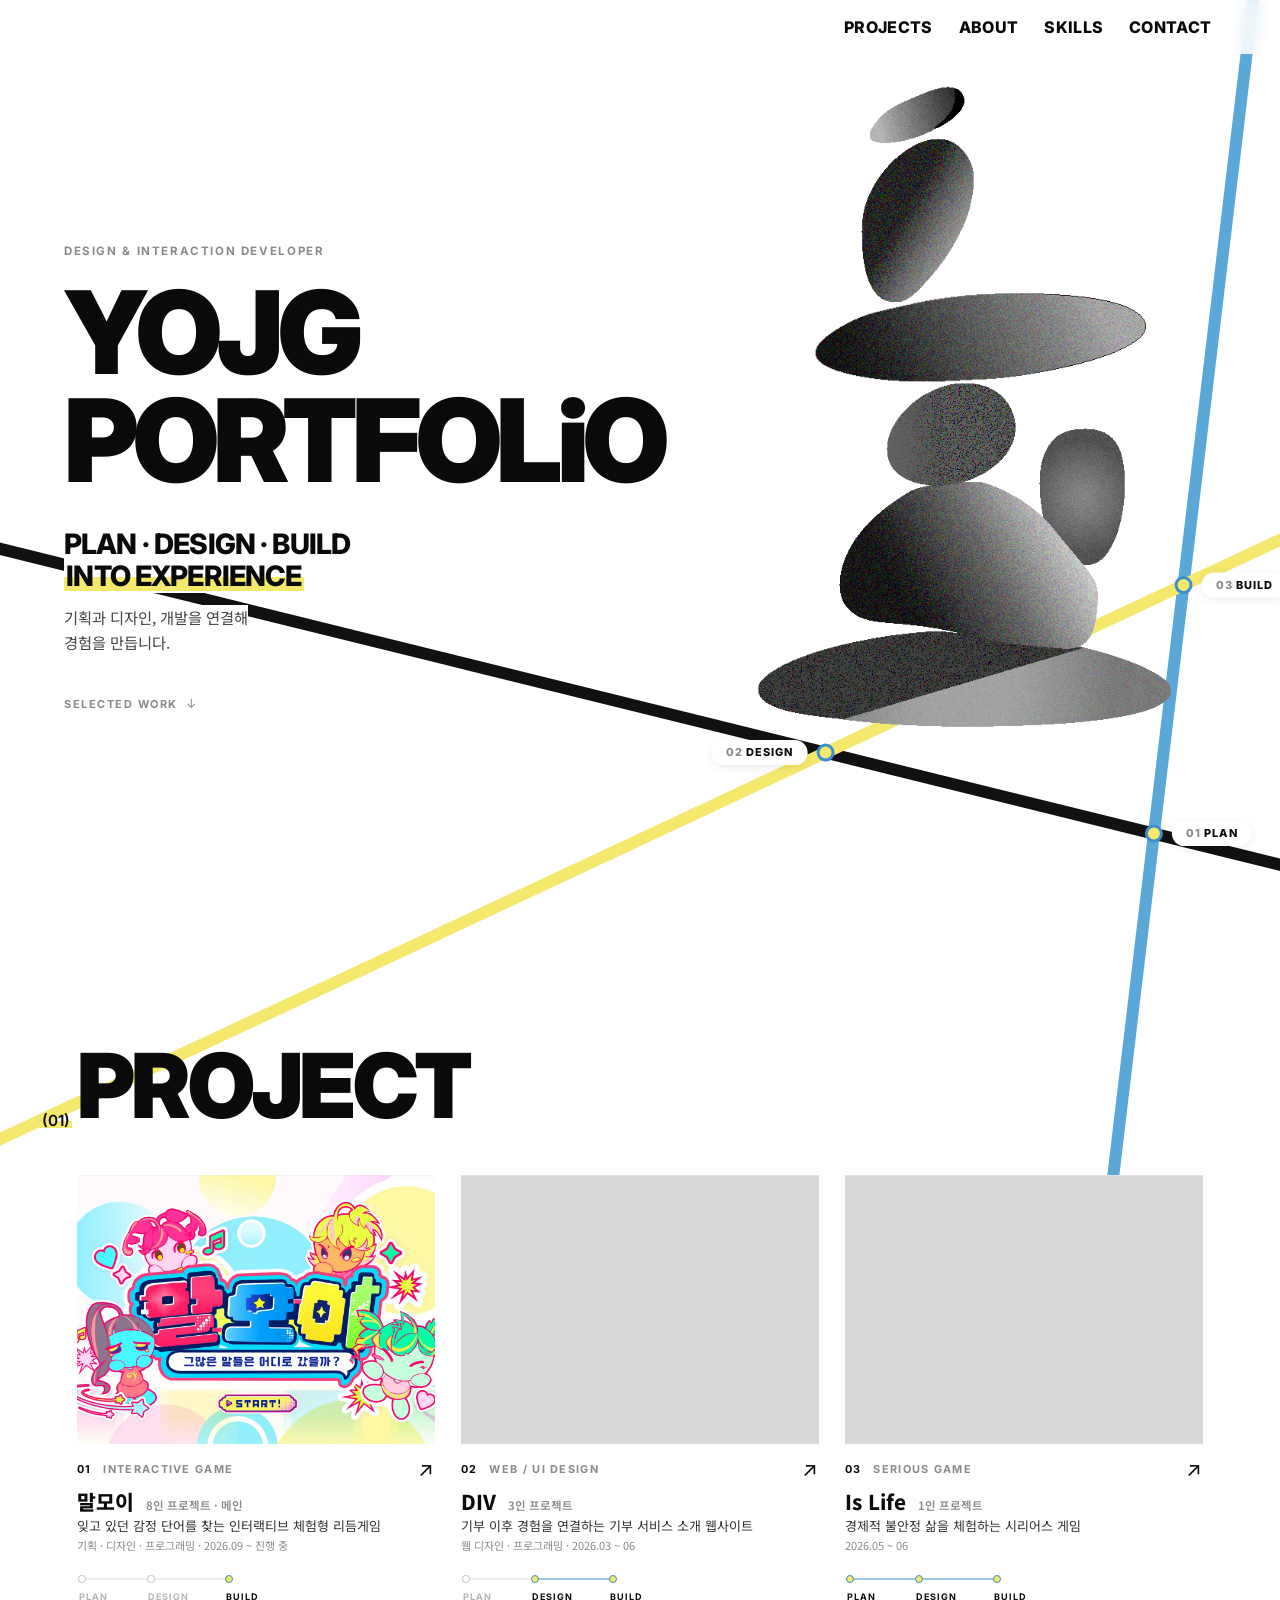
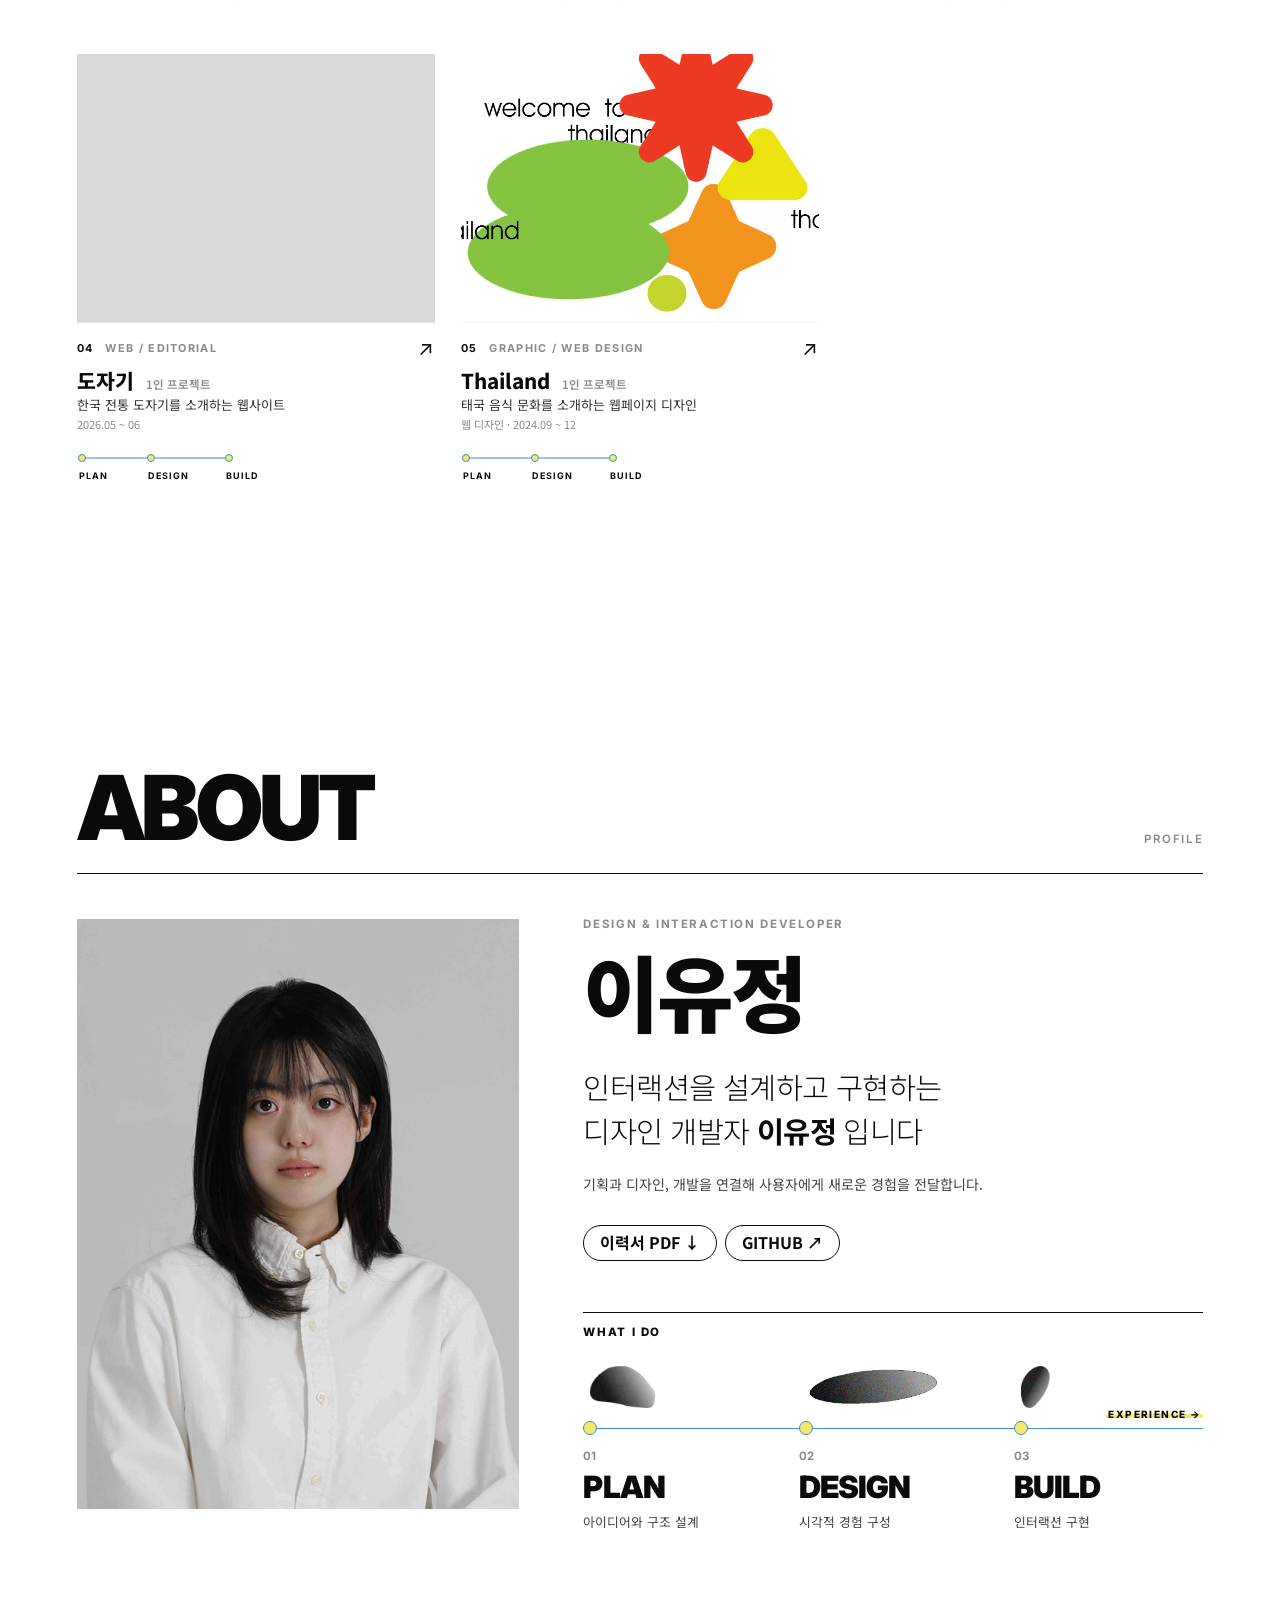
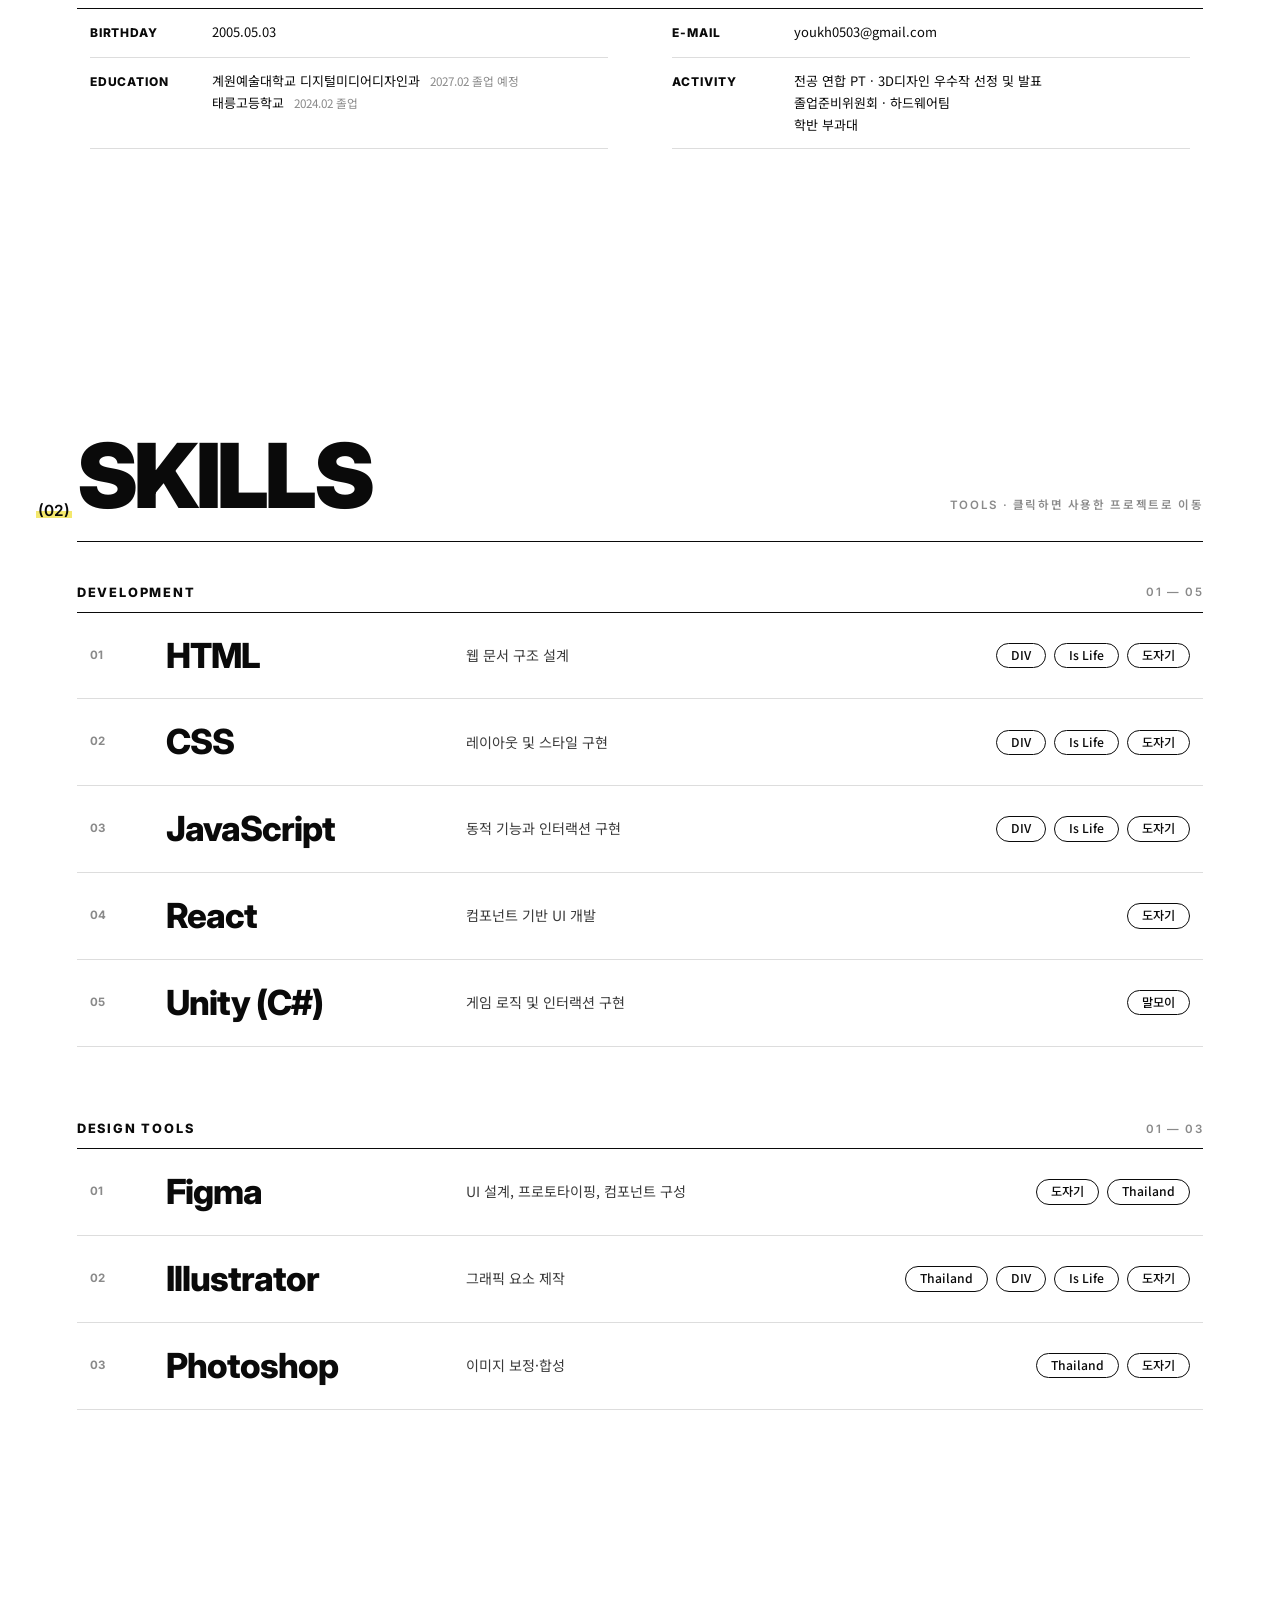
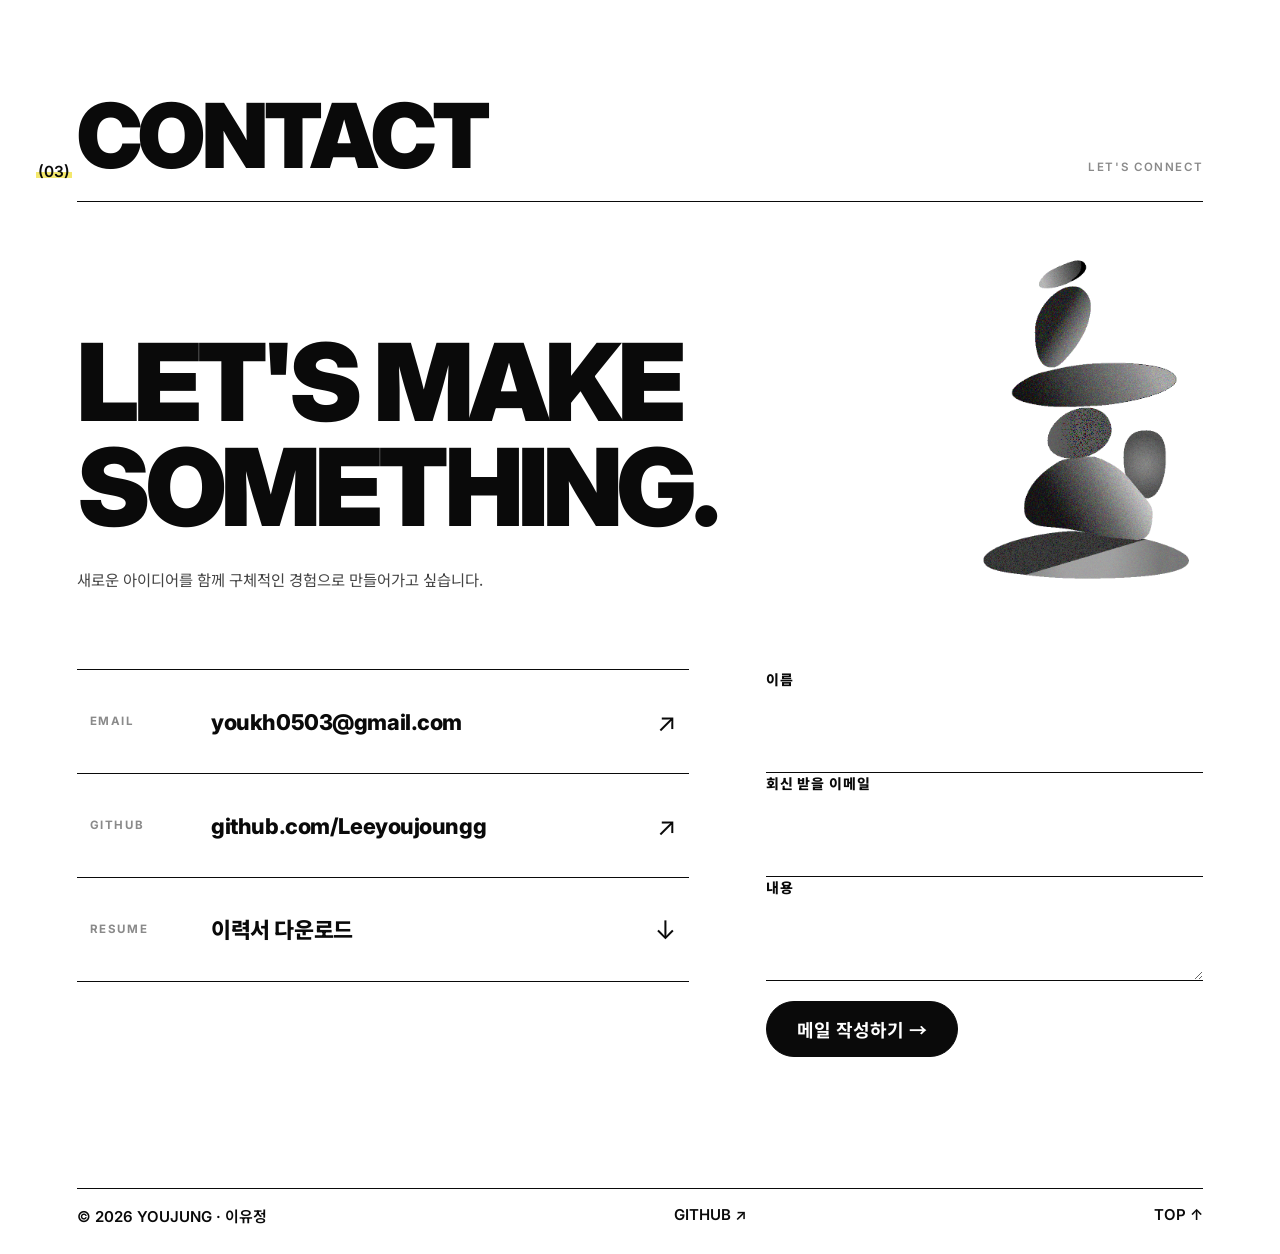
==== commit 3b6b6398: "Add files via upload" ====
--- a/index.html
+++ b/index.html
@@ -18,7 +18,7 @@
   <link rel="preconnect" href="https://fonts.googleapis.com">
   <link rel="preconnect" href="https://fonts.gstatic.com" crossorigin>
   <link href="https://fonts.googleapis.com/css2?family=Inter:wght@300;400;600;800;900&family=Noto+Sans+KR:wght@300;400;500;700&display=swap" rel="stylesheet">
-  <link rel="stylesheet" href="css/style.css?v=20261112j">
+  <link rel="stylesheet" href="css/style.css?v=20261112m">
 </head>
 <body>
   <!-- 좌측 상단 로고 (스크롤 시 등장, 클릭 시 메인으로) -->
@@ -34,6 +34,14 @@
   </nav>
 
   <main>
+    <!-- 이어지는 선 (예전 메인): 파랑(위→아래) · 검정 · 노랑. 좌표는 main.js가 계산 -->
+    <svg class="flow" aria-hidden="true">
+      <line id="flowBlue" stroke="#5BA8D8"/>
+      <line id="flowBlack" stroke="#111"/>
+      <line id="flowYellow" stroke="#f4e86d"/>
+    </svg>
+    <!-- 선과 선이 만나는 점마다 PLAN · DESIGN · BUILD 태그 (위치는 main.js가 계산) -->
+    <div class="flowtags" id="flowTags" aria-hidden="true"></div>
     <!-- HOME -->
     <section class="hero2" id="home" data-section>
       <div class="hero2__wrap">
@@ -46,8 +54,7 @@
           <p class="hero2__kr">기획과 디자인, 개발을 연결해<br>경험을 만듭니다.</p>
           <a class="hero2__works" href="#projects">SELECTED WORK<i aria-hidden="true">↓</i></a>
         </div>
-        <!-- 돌탑 : 아래부터 PLAN → DESIGN → BUILD 층, 파란 연결선이 세 층을 꿰어 위로 이어짐 -->
-        <div class="hero2__tower" id="heroTower" data-tower data-layers aria-hidden="true"></div>
+        <div class="hero2__tower" id="heroTower" data-tower aria-hidden="true"></div>
       </div>
     </section>
 
@@ -111,7 +118,7 @@
             <h3 class="abt__name reveal">이유정</h3>
             <p class="abt__slogan reveal">인터랙션을 설계하고 구현하는<br>디자인 개발자<strong> 이유정</strong> 입니다</p>
             <p class="abt__lead reveal">기획과 디자인, 개발을 연결해 사용자에게 새로운 경험을 전달합니다.</p>
-            <div class="pills reveal"><a class="pill" href="assets/resume.pdf" download="이유정_이력서.pdf">이력서 PDF ↓</a><a class="pill" href="https://github.com/Leeyoujoungg" target="_blank" rel="noopener">GITHUB ↗</a></div>
+            <div class="pills reveal"><a class="pill" href="assets/resume.pdf?v=20261112" download="이유정_이력서.pdf">이력서 PDF ↓</a><a class="pill" href="https://github.com/Leeyoujoungg" target="_blank" rel="noopener">GITHUB ↗</a></div>
             <div class="abt__what reveal">
               <h4>WHAT I DO</h4>
               <ol>
@@ -173,7 +180,7 @@
           <ul class="cts__links reveal">
             <li><a href="mailto:youkh0503@gmail.com"><span>EMAIL</span><b>youkh0503@gmail.com</b><i aria-hidden="true">↗</i></a></li>
             <li><a href="https://github.com/Leeyoujoungg" target="_blank" rel="noopener"><span>GITHUB</span><b>github.com/Leeyoujoungg</b><i aria-hidden="true">↗</i></a></li>
-            <li><a href="assets/resume.pdf" download="이유정_이력서.pdf"><span>RESUME</span><b>이력서 다운로드</b><i aria-hidden="true">↓</i></a></li>
+            <li><a href="assets/resume.pdf?v=20261112" download="이유정_이력서.pdf"><span>RESUME</span><b>이력서 다운로드</b><i aria-hidden="true">↓</i></a></li>
           </ul>
           <form class="form cts__form reveal" id="mailForm" novalidate>
             <label>이름<input type="text" name="name" autocomplete="name" required></label>
@@ -213,7 +220,7 @@
     </section>
   </div>
 
-  <script src="js/main.js?v=20261112j"></script>
+  <script src="js/main.js?v=20261112w"></script>
   <script src="js/projects.js?v=20261111f"></script>
 </body>
 </html>
--- a/css/style.css
+++ b/css/style.css
@@ -1,6 +1,6 @@
 :root{
   --ink:#0a0a0a; --bg:#fff; --gray:#d9d9d9; --paper:#efeae4; --mute:#8a8a8a;
-  --line:#3d8fd0; /* 파랑 = 연결선 (과정) : 선 · BAR */
+  --line:#3d8fd0; /* 파랑 = 연결선 (과정) : 선 · BAR */
   --hl:#f4e86d;   /* 노랑 = 점 (결과·포인트) : 점 · 형광펜. 원래 메인의 노란 선 색 */
   --pad:clamp(20px,4.5vw,64px);
   --en:'Inter','Noto Sans KR',sans-serif; --kr:'Noto Sans KR','Inter',sans-serif;
@@ -31,7 +31,19 @@
 .reveal.in{opacity:1;transform:none}
 
 main{position:relative;overflow-x:clip}
-
+/* 예전 메인의 흐름선 (파랑·검정·노랑) */
+.flow{position:absolute;left:0;top:0;width:100%;height:100vh;z-index:1;overflow:visible;pointer-events:none;will-change:transform}
+.flow line{stroke-width:12;stroke-linecap:butt}
+/* 선의 교차점 태그 (돌탑보다 위) */
+.flowtags{position:absolute;left:0;top:0;width:100%;height:0;z-index:3;pointer-events:none;will-change:transform}
+.ftag{position:absolute;left:0;top:0;display:flex;align-items:center;gap:6px;white-space:nowrap}
+.ftag>*{opacity:0;transform:translateY(8px);transition:opacity .5s ease,transform .5s ease}
+.ftag.on>*{opacity:1;transform:none}
+.ftag i{width:18px;height:18px;margin:-9px 0 0 -9px;position:absolute;left:0;top:0;border-radius:50%;background:var(--hl);border:3px solid var(--line)}
+.ftag em{position:absolute;left:18px;top:0;translate:0 -50%;padding:7px 14px;border-radius:99px;background:#fff;font:800 clamp(11px,.85vw,15px)/1 var(--en);font-style:normal;letter-spacing:.1em;color:var(--ink);box-shadow:0 2px 10px rgba(0,0,0,.08)}
+.ftag--flip em{left:auto;right:18px}
+.ftag small{font-size:1em;color:var(--mute)}
+@media (prefers-reduced-motion:reduce){.ftag>*{transition:none}}
 /* 텍스트 블록: 아무 영향도 받지 않는 완전한 흰색 */
 .pitem__info,.abt__body,.skl__group,.cts__hero>div:first-child,.cts__links,.cts__form{background:#fff}
 /* 텍스트가 선에 뚫리지 않도록 About 정보는 흰 배경 */
@@ -140,8 +152,8 @@
   .pshow__title span{position:static;display:block;margin:0 0 8px}
   .pshow__deco{width:46vw}
 }
-@media (max-width:1100px){.pshow__grid{grid-template-columns:repeat(2,minmax(0,1fr))}}
-@media (max-width:640px){.pshow__grid{grid-template-columns:1fr}}
+@media (max-width:1100px){.pshow__grid{grid-template-columns:repeat(2,minmax(0,1fr))}}
+@media (max-width:640px){.pshow__grid{grid-template-columns:1fr}}
 @media (prefers-reduced-motion:reduce){.pitem__thumb,.pitem__arrow{transition:none}}
 /* ---------- ABOUT v2 · 에디토리얼 ---------- */
 [hidden]{display:none !important}
@@ -196,16 +208,16 @@
 .skl__group li:hover{background:var(--ink);color:#fff}
 .skl__no{font:700 clamp(11px,.9vw,13px)/1 var(--en);color:var(--mute)}
 .skl__group li b{font:800 clamp(24px,2.7vw,40px)/1.15 var(--en);letter-spacing:-.03em}
-.skl__group li p{font:400 clamp(13px,1.1vw,17px)/1.5 var(--kr);opacity:.8;transform-origin:left center;transition:transform .35s cubic-bezier(.2,.7,.2,1),opacity .35s}
-/* 호버 : 설명은 작고 연하게 아래로, 그 위에 숙련도 BAR + 수치 */
-.skl__desc{position:relative}
-.skl__bar{position:absolute;left:0;right:0;bottom:calc(100% - 4px);display:flex;align-items:center;gap:12px;opacity:0;transform:translateY(6px);transition:opacity .3s,transform .35s cubic-bezier(.2,.7,.2,1);pointer-events:none}
-.skl__bar i{position:relative;flex:1;height:4px;background:rgba(255,255,255,.22);overflow:hidden}
-.skl__bar i::after{content:"";position:absolute;inset:0;width:calc(var(--v) * 1%);background:var(--line);transform:scaleX(0);transform-origin:left;transition:transform .7s cubic-bezier(.2,.7,.2,1) .05s}
-.skl__bar em{font:800 clamp(14px,1.1vw,18px)/1 var(--en);font-style:normal;min-width:3.2em;text-align:right}
-.skl__group li:hover .skl__bar{opacity:1;transform:none}
-.skl__group li:hover .skl__bar i::after{transform:scaleX(1)}
-.skl__group li:hover p{transform:translateY(12px) scale(.82);opacity:.5}
+.skl__group li p{font:400 clamp(13px,1.1vw,17px)/1.5 var(--kr);opacity:.8;transform-origin:left center;transition:transform .35s cubic-bezier(.2,.7,.2,1),opacity .35s}
+/* 호버 : 설명은 작고 연하게 아래로, 그 위에 숙련도 BAR + 수치 */
+.skl__desc{position:relative}
+.skl__bar{position:absolute;left:0;right:0;bottom:calc(100% - 4px);display:flex;align-items:center;gap:12px;opacity:0;transform:translateY(6px);transition:opacity .3s,transform .35s cubic-bezier(.2,.7,.2,1);pointer-events:none}
+.skl__bar i{position:relative;flex:1;height:4px;background:rgba(255,255,255,.22);overflow:hidden}
+.skl__bar i::after{content:"";position:absolute;inset:0;width:calc(var(--v) * 1%);background:var(--line);transform:scaleX(0);transform-origin:left;transition:transform .7s cubic-bezier(.2,.7,.2,1) .05s}
+.skl__bar em{font:800 clamp(14px,1.1vw,18px)/1 var(--en);font-style:normal;min-width:3.2em;text-align:right}
+.skl__group li:hover .skl__bar{opacity:1;transform:none}
+.skl__group li:hover .skl__bar i::after{transform:scaleX(1)}
+.skl__group li:hover p{transform:translateY(12px) scale(.82);opacity:.5}
 @media (prefers-reduced-motion:reduce){.skl__bar,.skl__bar i::after,.skl__group li p{transition:none}}
 .skl__used{display:flex;flex-wrap:wrap;gap:8px;justify-content:flex-end}
 .skl__used a{font:500 clamp(12px,.95vw,14px)/1.6 var(--kr);border:1.5px solid currentColor;border-radius:99px;padding:2px 14px;transition:background .2s,color .2s}
@@ -213,7 +225,7 @@
 .skl__group li:hover .skl__used a:hover,.skl__group li:hover .skl__used a:focus-visible{background:#fff;color:var(--ink)}
 @media (max-width:860px){
   .skl__group li{grid-template-columns:36px minmax(0,1fr);row-gap:6px}
-  .skl__group li .skl__desc,.skl__used{grid-column:2}
+  .skl__group li .skl__desc,.skl__used{grid-column:2}
   .skl__desc{margin-top:22px}
   .skl__used{justify-content:flex-start}
   .skl__count{display:none}
@@ -251,7 +263,13 @@
 .cts .foot{max-width:1440px;margin:clamp(60px,9vw,130px) auto 0;width:calc(100% - 2*clamp(20px,6vw,115px))}
 
 /* ---------- HERO v2 · 왼쪽 타이틀 / 오른쪽 돌탑 ---------- */
-.hero2{position:relative;min-height:100vh;min-height:100svh;overflow:hidden;display:flex;align-items:center;padding:110px 0 90px}
+/* 메인 = 딱 한 화면. 돌탑은 위에 붙여서 아래쪽에 선이 만나는 점(태그)이 모두 보이게 */
+.hero2{position:relative;height:100vh;height:100svh;min-height:600px;overflow:hidden;display:flex;align-items:stretch;padding:60px 0 0}
+.hero2__tower{align-self:start}
+/* 선이 지나가도 글자가 뚫리지 않게 흰 바탕 */
+.hero2__big,.hero2__kr{width:fit-content;background:#fff}
+/* 프로젝트 이미지가 파랑 선을 덮음 */
+.pshow{z-index:2}
 .hero2__wrap{position:relative;z-index:2;width:100%;max-width:1760px;margin:0 auto;padding:0 clamp(20px,5vw,96px);display:grid;grid-template-columns:11fr 9fr;gap:clamp(16px,3vw,56px);align-items:center}
 .hero2__main{will-change:opacity,transform}
 .hero2__eyebrow{font:700 clamp(11px,.9vw,13px)/1 var(--en);letter-spacing:.14em;color:var(--mute);margin-bottom:clamp(14px,1.6vw,24px)}
@@ -262,103 +280,103 @@
 .hero2__big{margin-top:clamp(20px,2.6vw,40px);font:800 clamp(18px,2.2vw,36px)/1.15 var(--en);letter-spacing:-.03em}
 .hero2__kr{margin-top:clamp(8px,1vw,14px);font:400 clamp(14px,1.2vw,19px)/1.6 var(--kr);color:#444}
 .hero2__scroll{position:absolute;z-index:3;left:50%;bottom:26px;transform:translateX(-50%);font:700 clamp(16px,1.4vw,22px)/1 var(--en)}
-.hero2__tower{position:relative;justify-self:center;height:min(88vh,900px);aspect-ratio:614/911}
-/* 돌만 마우스·스크롤에 반응 (연결선 레이어 .tower__ov는 고정) */
-.hero2__tower>svg.tower:first-child{transform:translate3d(var(--mx,0px),calc(var(--py,0px) + var(--my,0px)),0) perspective(1000px) rotateY(var(--ry,0deg)) rotateX(var(--rx,0deg));transition:transform .45s cubic-bezier(.2,.7,.2,1)}
+.hero2__tower{position:relative;justify-self:center;height:min(calc(100svh - 205px),900px);aspect-ratio:614/911}
+/* 돌만 마우스·스크롤에 반응 (연결선 레이어 .tower__ov는 고정) */
+.hero2__tower>svg.tower:first-child{transform:translate3d(var(--mx,0px),calc(var(--py,0px) + var(--my,0px)),0) perspective(1000px) rotateY(var(--ry,0deg)) rotateX(var(--rx,0deg));transition:transform .45s cubic-bezier(.2,.7,.2,1)}
 .tower__ov{position:absolute;inset:0;pointer-events:none}
 @media (max-width:860px){
-  .hero2{align-items:flex-start;padding-top:96px}
+  .hero2{height:auto;min-height:100svh;align-items:flex-start;padding-top:96px}
   .hero2__wrap{grid-template-columns:1fr}
   .hero2__tower{height:min(40vh,340px);margin-top:8px}
 }
 @media (prefers-reduced-motion:reduce){.hero2__title span{transition:none;transform:none;opacity:1}.hero2__tower>svg{transition:none}}
 
 
-
-/* 돌탑의 세 층 태그 + 연결선 (좌표 단위 = 돌탑 viewBox). 원래의 파란 선을 '연결선'으로 재해석 */
-.tlink{fill:none;stroke:var(--line);stroke-width:10;stroke-linecap:butt;stroke-dasharray:1;stroke-dashoffset:1;transition:stroke-dashoffset 1.4s cubic-bezier(.6,0,.2,1) .4s}
-.ttag{opacity:0;transform:translateY(10px);transition:opacity .5s ease,transform .5s ease;transition-delay:calc(1s + var(--i) * .2s)}
-.ttag circle{fill:var(--hl);stroke:var(--line);stroke-width:3}
-.ttag rect{fill:#fff}
-.ttag text{font:800 19px/1 var(--en);letter-spacing:.1em;fill:var(--ink)}
-.ttag tspan{fill:var(--mute)}
-.is-done .tlink{stroke-dashoffset:0}
-.is-done .ttag{opacity:1;transform:none}
-.hero2__big b{color:var(--ink);font-weight:800;padding:0 .08em;background:linear-gradient(transparent 52%,var(--hl) 52%,var(--hl) 94%,transparent 94%);-webkit-box-decoration-break:clone;box-decoration-break:clone}
-@media (prefers-reduced-motion:reduce){.tlink,.ttag{transition:none}}
-/* SELECTED WORK ↓ : 아래 프로젝트로 이동 */
-.hero2__works{display:inline-flex;align-items:center;gap:8px;margin-top:clamp(28px,3.4vw,56px);font:700 clamp(11px,.85vw,13px)/1 var(--en);letter-spacing:.14em;color:var(--mute);transition:color .25s}
-.hero2__works i{font-style:normal;font-weight:400;font-size:1.15em;line-height:1;color:inherit;animation:worksBob 1.8s ease-in-out infinite}
-.hero2__works:hover,.hero2__works:focus-visible{color:var(--ink)}
-@keyframes worksBob{0%,100%{transform:translateY(0)}50%{transform:translateY(3px)}}
-@media (prefers-reduced-motion:reduce){.hero2__works i{animation:none}}
-
-/* ================= INTERACTION ================= */
-.hero2__head{position:relative}
-.hero2__title span{will-change:transform}
-
-/* 메인 : 돌이 아래부터 하나씩 내려와 쌓임 → 연결선 → 태그 */
-.hero2__tower .stone{opacity:0;animation:stoneDrop .8s cubic-bezier(.2,.8,.2,1) calc(.2s + var(--i) * .11s) both}
-@keyframes stoneDrop{from{opacity:0;transform:translateY(-90px)}to{opacity:1;transform:none}}
-.hero2__tower .tlink{transition-delay:1s}
-.hero2__tower .ttag{transition-delay:calc(1.4s + var(--i) * .18s)}
-
-/* 섹션 제목 : 아래에서 마스크를 뚫고 올라옴 */
-.pshow__title,.abt__title,.skl__title,.cts__title{clip-path:inset(100% -50% -30% -50%);transform:translateY(60px);transition:clip-path 1s cubic-bezier(.7,0,.2,1),transform 1s cubic-bezier(.7,0,.2,1)}
-.pshow__head.in .pshow__title,.reveal.in .abt__title,.reveal.in .skl__title,.reveal.in .cts__title{clip-path:inset(-30% -50% -30% -50%);transform:none}
-
-/* 프로젝트 카드 : 이미지가 아래에서 위로 닦이며 등장 + 순서대로 */
-.pitem.reveal{transform:none;opacity:1;transition:none}
-.pitem.reveal .pitem__media{clip-path:inset(100% 0 0 0);transition:clip-path 1s cubic-bezier(.7,0,.2,1) var(--d,0s)}
-.pitem.reveal .pitem__thumb{transform:scale(1.25);transition:transform 1.4s cubic-bezier(.2,.7,.2,1) var(--d,0s)}
-.pitem.reveal .pitem__info{opacity:0;transform:translateY(20px);transition:opacity .7s ease calc(var(--d,0s) + .35s),transform .7s cubic-bezier(.2,.7,.2,1) calc(var(--d,0s) + .35s)}
-.pitem.reveal.in .pitem__media{clip-path:inset(0)}
-.pitem.reveal.in .pitem__thumb{transform:none}
-.pitem.reveal.in:hover .pitem__thumb{transform:scale(1.03);transition-delay:0s}
-.pitem.reveal.in .pitem__info{opacity:1;transform:none}
-
-/* 스킬 : 줄마다 왼쪽에서 순서대로 */
-.skl__group li{opacity:0;transform:translateX(-40px)}
-.skl__group.in li{opacity:1;transform:none;transition:background .25s,color .25s,opacity .6s ease calc(var(--d,0s)),transform .8s cubic-bezier(.2,.7,.2,1) calc(var(--d,0s))}
-
-/* 어바웃 사진 : 위에서 아래로 열림 */
-.abt__photo.reveal{position:relative;transform:none}
-.abt__photo.reveal::after{content:"";position:absolute;inset:0;background:#fff;transform-origin:bottom;transition:transform 1.2s cubic-bezier(.7,0,.2,1) .1s}
-.abt__photo.reveal.in::after{transform:scaleY(0)}
-
-@media (prefers-reduced-motion:reduce){
-  .hero2__tower .stone,.pshow__title,.abt__title,.skl__title,.cts__title,.pitem.reveal .pitem__media,.pitem.reveal .pitem__thumb,.pitem.reveal .pitem__info,.skl__group li{animation:none;transition:none;opacity:1;transform:none;clip-path:none}
-  .abt__photo.reveal::after{display:none}
-}
-
-/* ================= 돌탑 언어를 모든 섹션으로 ================= */
-/* 공통 '층 표시' : 돌탑 층 끝점처럼 지그재그로 놓인 점 + 얇은 연결선 (맡은 층만 파랑) */
-.lyr{display:block;margin-top:14px;line-height:0}
-.lyr svg{display:block;width:210px;height:34px;overflow:visible}
-.lyr__ln{stroke:#dcdcdc;stroke-width:1}
-.lyr__ln.is-on{stroke:var(--line)}
-.lyr__i circle{fill:#fff;stroke:#cfcfcf;stroke-width:1.2}
-.lyr__i text{font:700 9px var(--en);letter-spacing:.12em;fill:#b5b5b5}
-.lyr__i.is-on circle{fill:var(--hl);stroke:var(--line);stroke-width:1}
-.lyr__i.is-on text{fill:var(--ink)}
-.skl__group h3{align-items:center}
-.pshow__title span,.skl__title span,.cts__title span{color:var(--ink);padding:0 .15em;background:linear-gradient(transparent 52%,var(--hl) 52%,var(--hl) 94%,transparent 94%);-webkit-box-decoration-break:clone;box-decoration-break:clone}
-
-/* ABOUT : WHAT I DO = 돌탑의 세 층을 옆으로 펼친 것. 돌 + 점 + 연결선 → EXPERIENCE */
-.abt__what ol{position:relative}
-.abt__what ol::before{content:"";position:absolute;left:6px;right:0;top:69px;height:1px;background:var(--line);transform:scaleX(0);transform-origin:left;transition:transform 1.3s cubic-bezier(.7,0,.2,1) .3s}
-.abt__what ol::after{content:"EXPERIENCE →";position:absolute;right:0;top:50px;font:800 10px/1 var(--en);letter-spacing:.14em;color:var(--ink);padding:0 .2em;background:linear-gradient(transparent 52%,var(--hl) 52%,var(--hl) 94%,transparent 94%);-webkit-box-decoration-break:clone;box-decoration-break:clone;opacity:0;transition:opacity .5s 1.4s}
-.abt__what.in ol::before{transform:none}
-.abt__what.in ol::after{opacity:1}
-.abt__stone{display:flex!important;align-items:flex-end;height:56px;margin:0!important}
-.abt__stone img{height:100%;width:auto;max-width:100%;object-fit:contain;object-position:left bottom}
-.abt__dot{position:relative;z-index:1;display:block;width:14px;height:14px;margin:6px 0 16px;border-radius:50%;background:var(--hl);border:1.5px solid var(--line);box-sizing:border-box}
-
-@media (max-width:860px){.abt__what ol::before,.abt__what ol::after{display:none}}
-@media (prefers-reduced-motion:reduce){.abt__what ol::before,.abt__what ol::after{transition:none}}
-
-/* 가만히 있어도 보이는 움직임 (6초 반복)
-   태그는 고정, 돌들만 살짝 움직임 */
-.hero2__tower .stone{animation:stoneDrop .8s cubic-bezier(.2,.8,.2,1) calc(.2s + var(--i) * .11s) both,stoneNudge 6s ease-in-out calc(5s + var(--i) * .06s) infinite}
-@keyframes stoneNudge{0%,18%,100%{translate:0 0}6%{translate:0 calc(-3px - var(--i) * 1.4px)}12%{translate:0 1px}}
+
+/* 돌탑의 세 층 태그 + 연결선 (좌표 단위 = 돌탑 viewBox). 원래의 파란 선을 '연결선'으로 재해석 */
+.tlink{fill:none;stroke:var(--line);stroke-width:10;stroke-linecap:butt;stroke-dasharray:1;stroke-dashoffset:1;transition:stroke-dashoffset 1.4s cubic-bezier(.6,0,.2,1) .4s}
+.ttag{opacity:0;transform:translateY(10px);transition:opacity .5s ease,transform .5s ease;transition-delay:calc(1s + var(--i) * .2s)}
+.ttag circle{fill:var(--hl);stroke:var(--line);stroke-width:3}
+.ttag rect{fill:#fff}
+.ttag text{font:800 19px/1 var(--en);letter-spacing:.1em;fill:var(--ink)}
+.ttag tspan{fill:var(--mute)}
+.is-done .tlink{stroke-dashoffset:0}
+.is-done .ttag{opacity:1;transform:none}
+.hero2__big b{color:var(--ink);font-weight:800;padding:0 .08em;background:linear-gradient(transparent 52%,var(--hl) 52%,var(--hl) 94%,transparent 94%);-webkit-box-decoration-break:clone;box-decoration-break:clone}
+@media (prefers-reduced-motion:reduce){.tlink,.ttag{transition:none}}
+/* SELECTED WORK ↓ : 아래 프로젝트로 이동 */
+.hero2__works{display:inline-flex;align-items:center;gap:8px;margin-top:clamp(28px,3.4vw,56px);font:700 clamp(11px,.85vw,13px)/1 var(--en);letter-spacing:.14em;color:var(--mute);transition:color .25s}
+.hero2__works i{font-style:normal;font-weight:400;font-size:1.15em;line-height:1;color:inherit;animation:worksBob 1.8s ease-in-out infinite}
+.hero2__works:hover,.hero2__works:focus-visible{color:var(--ink)}
+@keyframes worksBob{0%,100%{transform:translateY(0)}50%{transform:translateY(3px)}}
+@media (prefers-reduced-motion:reduce){.hero2__works i{animation:none}}
+
+/* ================= INTERACTION ================= */
+.hero2__head{position:relative}
+.hero2__title span{will-change:transform}
+
+/* 메인 : 돌이 아래부터 하나씩 내려와 쌓임 → 연결선 → 태그 */
+.hero2__tower .stone{opacity:0;animation:stoneDrop .8s cubic-bezier(.2,.8,.2,1) calc(.2s + var(--i) * .11s) both}
+@keyframes stoneDrop{from{opacity:0;transform:translateY(-90px)}to{opacity:1;transform:none}}
+.hero2__tower .tlink{transition-delay:1s}
+.hero2__tower .ttag{transition-delay:calc(1.4s + var(--i) * .18s)}
+
+/* 섹션 제목 : 아래에서 마스크를 뚫고 올라옴 */
+.pshow__title,.abt__title,.skl__title,.cts__title{clip-path:inset(100% -50% -30% -50%);transform:translateY(60px);transition:clip-path 1s cubic-bezier(.7,0,.2,1),transform 1s cubic-bezier(.7,0,.2,1)}
+.pshow__head.in .pshow__title,.reveal.in .abt__title,.reveal.in .skl__title,.reveal.in .cts__title{clip-path:inset(-30% -50% -30% -50%);transform:none}
+
+/* 프로젝트 카드 : 이미지가 아래에서 위로 닦이며 등장 + 순서대로 */
+.pitem.reveal{transform:none;opacity:1;transition:none}
+.pitem.reveal .pitem__media{clip-path:inset(100% 0 0 0);transition:clip-path 1s cubic-bezier(.7,0,.2,1) var(--d,0s)}
+.pitem.reveal .pitem__thumb{transform:scale(1.25);transition:transform 1.4s cubic-bezier(.2,.7,.2,1) var(--d,0s)}
+.pitem.reveal .pitem__info{opacity:0;transform:translateY(20px);transition:opacity .7s ease calc(var(--d,0s) + .35s),transform .7s cubic-bezier(.2,.7,.2,1) calc(var(--d,0s) + .35s)}
+.pitem.reveal.in .pitem__media{clip-path:inset(0)}
+.pitem.reveal.in .pitem__thumb{transform:none}
+.pitem.reveal.in:hover .pitem__thumb{transform:scale(1.03);transition-delay:0s}
+.pitem.reveal.in .pitem__info{opacity:1;transform:none}
+
+/* 스킬 : 줄마다 왼쪽에서 순서대로 */
+.skl__group li{opacity:0;transform:translateX(-40px)}
+.skl__group.in li{opacity:1;transform:none;transition:background .25s,color .25s,opacity .6s ease calc(var(--d,0s)),transform .8s cubic-bezier(.2,.7,.2,1) calc(var(--d,0s))}
+
+/* 어바웃 사진 : 위에서 아래로 열림 */
+.abt__photo.reveal{position:relative;transform:none}
+.abt__photo.reveal::after{content:"";position:absolute;inset:0;background:#fff;transform-origin:bottom;transition:transform 1.2s cubic-bezier(.7,0,.2,1) .1s}
+.abt__photo.reveal.in::after{transform:scaleY(0)}
+
+@media (prefers-reduced-motion:reduce){
+  .hero2__tower .stone,.pshow__title,.abt__title,.skl__title,.cts__title,.pitem.reveal .pitem__media,.pitem.reveal .pitem__thumb,.pitem.reveal .pitem__info,.skl__group li{animation:none;transition:none;opacity:1;transform:none;clip-path:none}
+  .abt__photo.reveal::after{display:none}
+}
+
+/* ================= 돌탑 언어를 모든 섹션으로 ================= */
+/* 공통 '층 표시' : 돌탑 층 끝점처럼 지그재그로 놓인 점 + 얇은 연결선 (맡은 층만 파랑) */
+.lyr{display:block;margin-top:14px;line-height:0}
+.lyr svg{display:block;width:210px;height:34px;overflow:visible}
+.lyr__ln{stroke:#dcdcdc;stroke-width:1}
+.lyr__ln.is-on{stroke:var(--line)}
+.lyr__i circle{fill:#fff;stroke:#cfcfcf;stroke-width:1.2}
+.lyr__i text{font:700 9px var(--en);letter-spacing:.12em;fill:#b5b5b5}
+.lyr__i.is-on circle{fill:var(--hl);stroke:var(--line);stroke-width:1}
+.lyr__i.is-on text{fill:var(--ink)}
+.skl__group h3{align-items:center}
+.pshow__title span,.skl__title span,.cts__title span{color:var(--ink);padding:0 .15em;background:linear-gradient(transparent 52%,var(--hl) 52%,var(--hl) 94%,transparent 94%);-webkit-box-decoration-break:clone;box-decoration-break:clone}
+
+/* ABOUT : WHAT I DO = 돌탑의 세 층을 옆으로 펼친 것. 돌 + 점 + 연결선 → EXPERIENCE */
+.abt__what ol{position:relative}
+.abt__what ol::before{content:"";position:absolute;left:6px;right:0;top:69px;height:1px;background:var(--line);transform:scaleX(0);transform-origin:left;transition:transform 1.3s cubic-bezier(.7,0,.2,1) .3s}
+.abt__what ol::after{content:"EXPERIENCE →";position:absolute;right:0;top:50px;font:800 10px/1 var(--en);letter-spacing:.14em;color:var(--ink);padding:0 .2em;background:linear-gradient(transparent 52%,var(--hl) 52%,var(--hl) 94%,transparent 94%);-webkit-box-decoration-break:clone;box-decoration-break:clone;opacity:0;transition:opacity .5s 1.4s}
+.abt__what.in ol::before{transform:none}
+.abt__what.in ol::after{opacity:1}
+.abt__stone{display:flex!important;align-items:flex-end;height:56px;margin:0!important}
+.abt__stone img{height:100%;width:auto;max-width:100%;object-fit:contain;object-position:left bottom}
+.abt__dot{position:relative;z-index:1;display:block;width:14px;height:14px;margin:6px 0 16px;border-radius:50%;background:var(--hl);border:1.5px solid var(--line);box-sizing:border-box}
+
+@media (max-width:860px){.abt__what ol::before,.abt__what ol::after{display:none}}
+@media (prefers-reduced-motion:reduce){.abt__what ol::before,.abt__what ol::after{transition:none}}
+
+/* 가만히 있어도 보이는 움직임 (6초 반복)
+   태그는 고정, 돌들만 살짝 움직임 */
+.hero2__tower .stone{animation:stoneDrop .8s cubic-bezier(.2,.8,.2,1) calc(.2s + var(--i) * .11s) both,stoneNudge 6s ease-in-out calc(5s + var(--i) * .06s) infinite}
+@keyframes stoneNudge{0%,18%,100%{translate:0 0}6%{translate:0 calc(-3px - var(--i) * 1.4px)}12%{translate:0 1px}}
 @media (prefers-reduced-motion:reduce){.hero2__tower .stone{animation:none;opacity:1}}
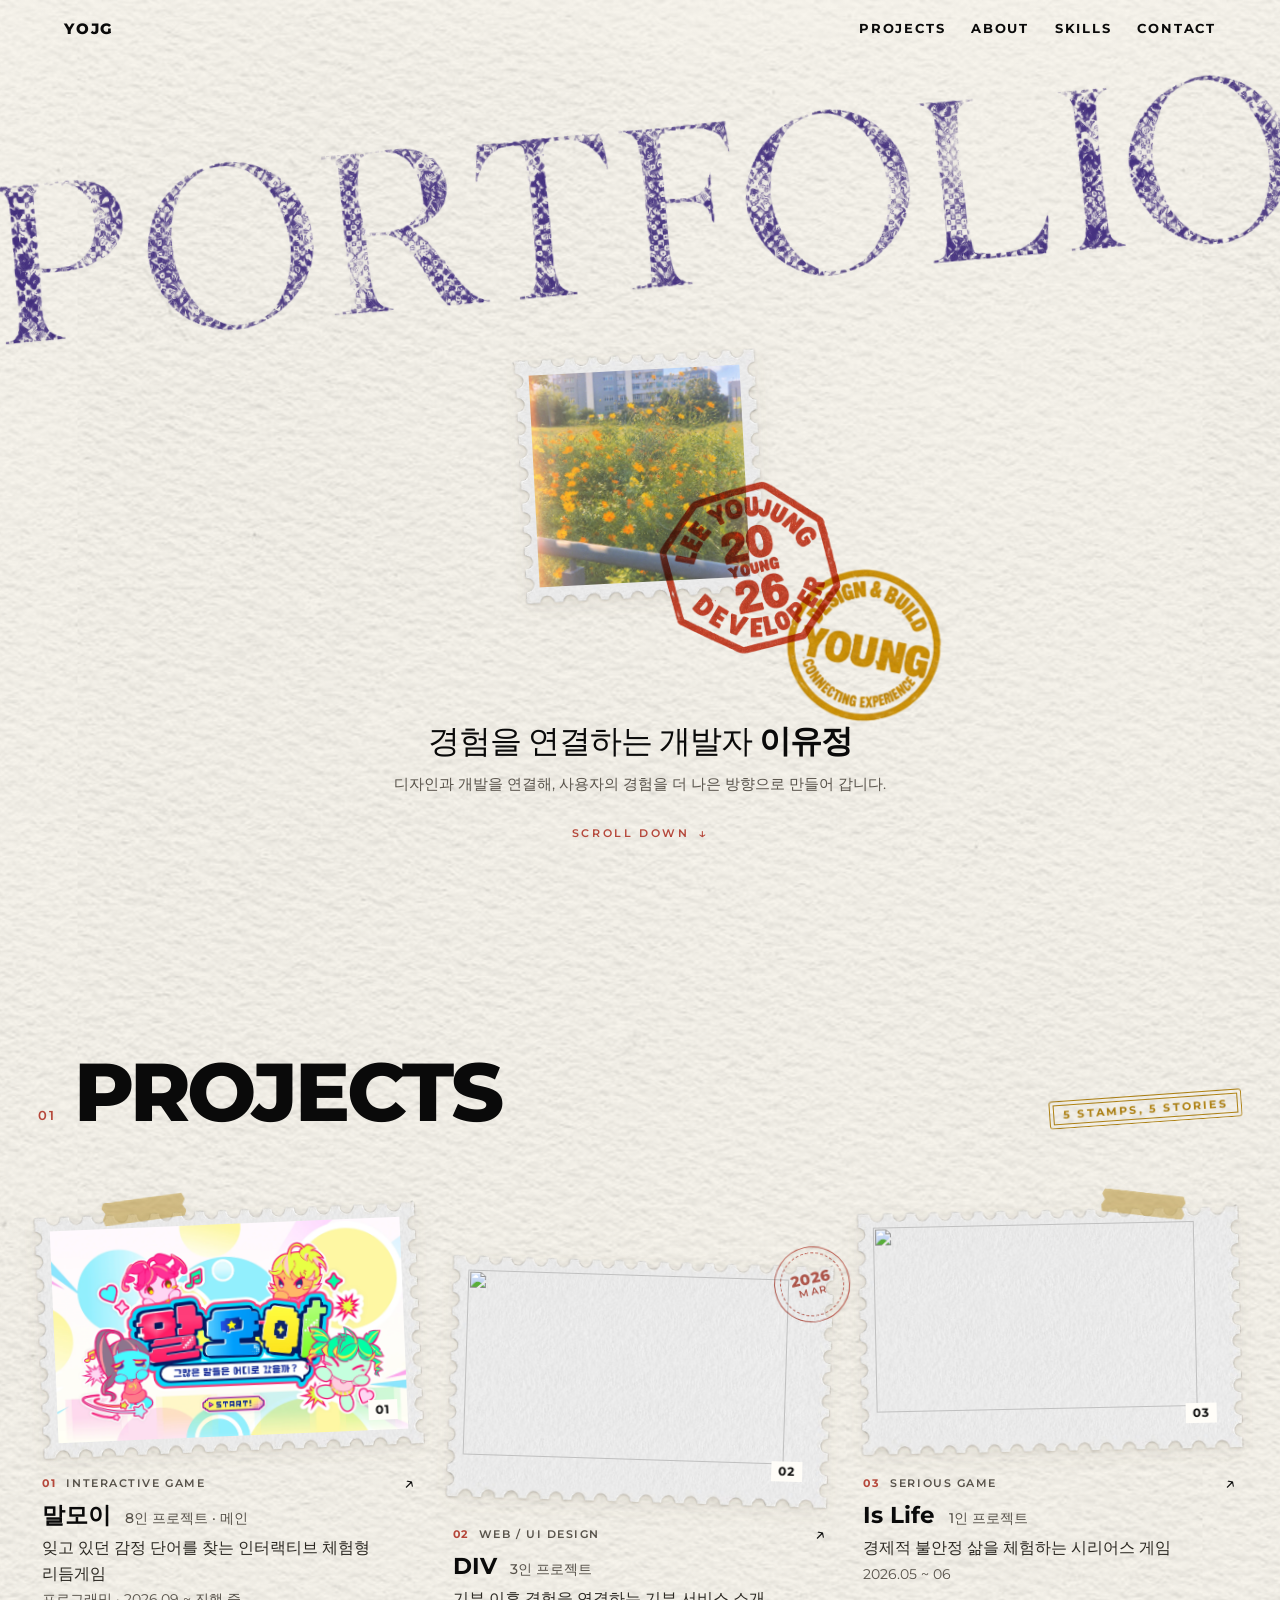
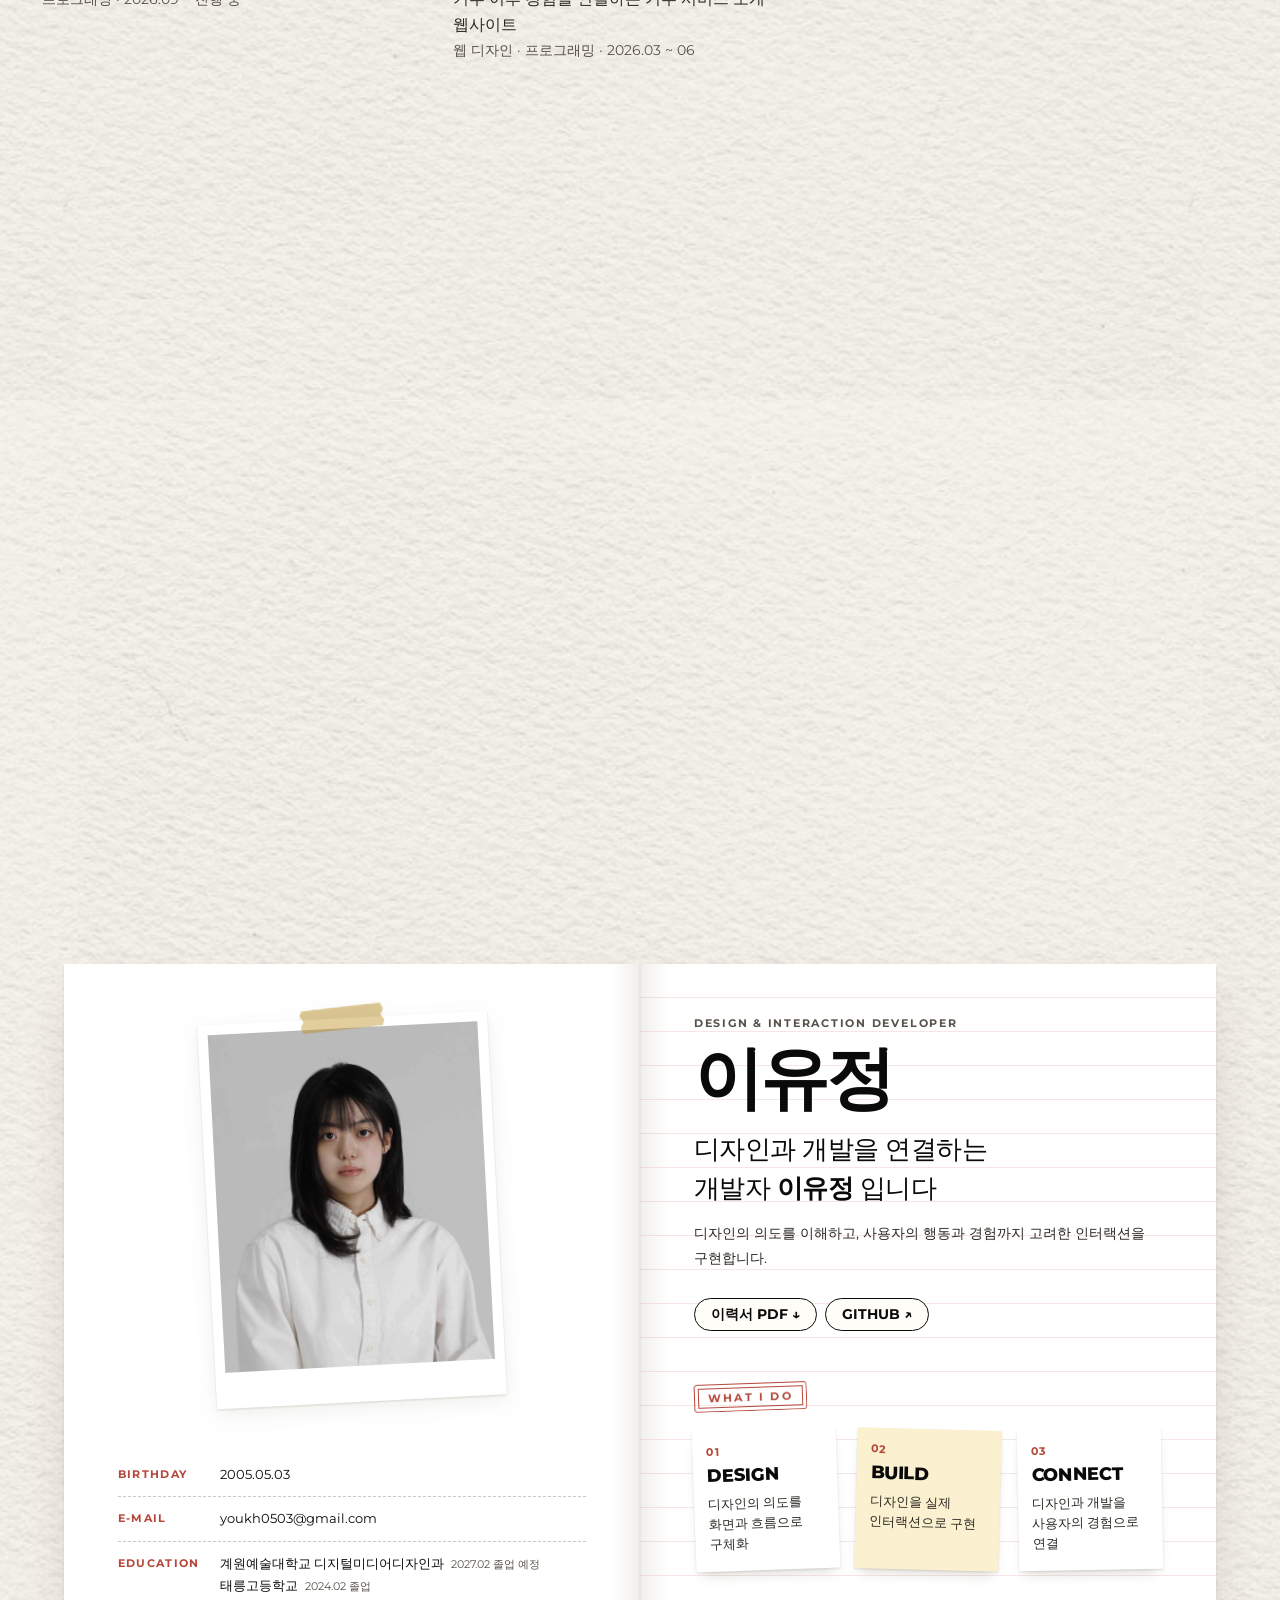
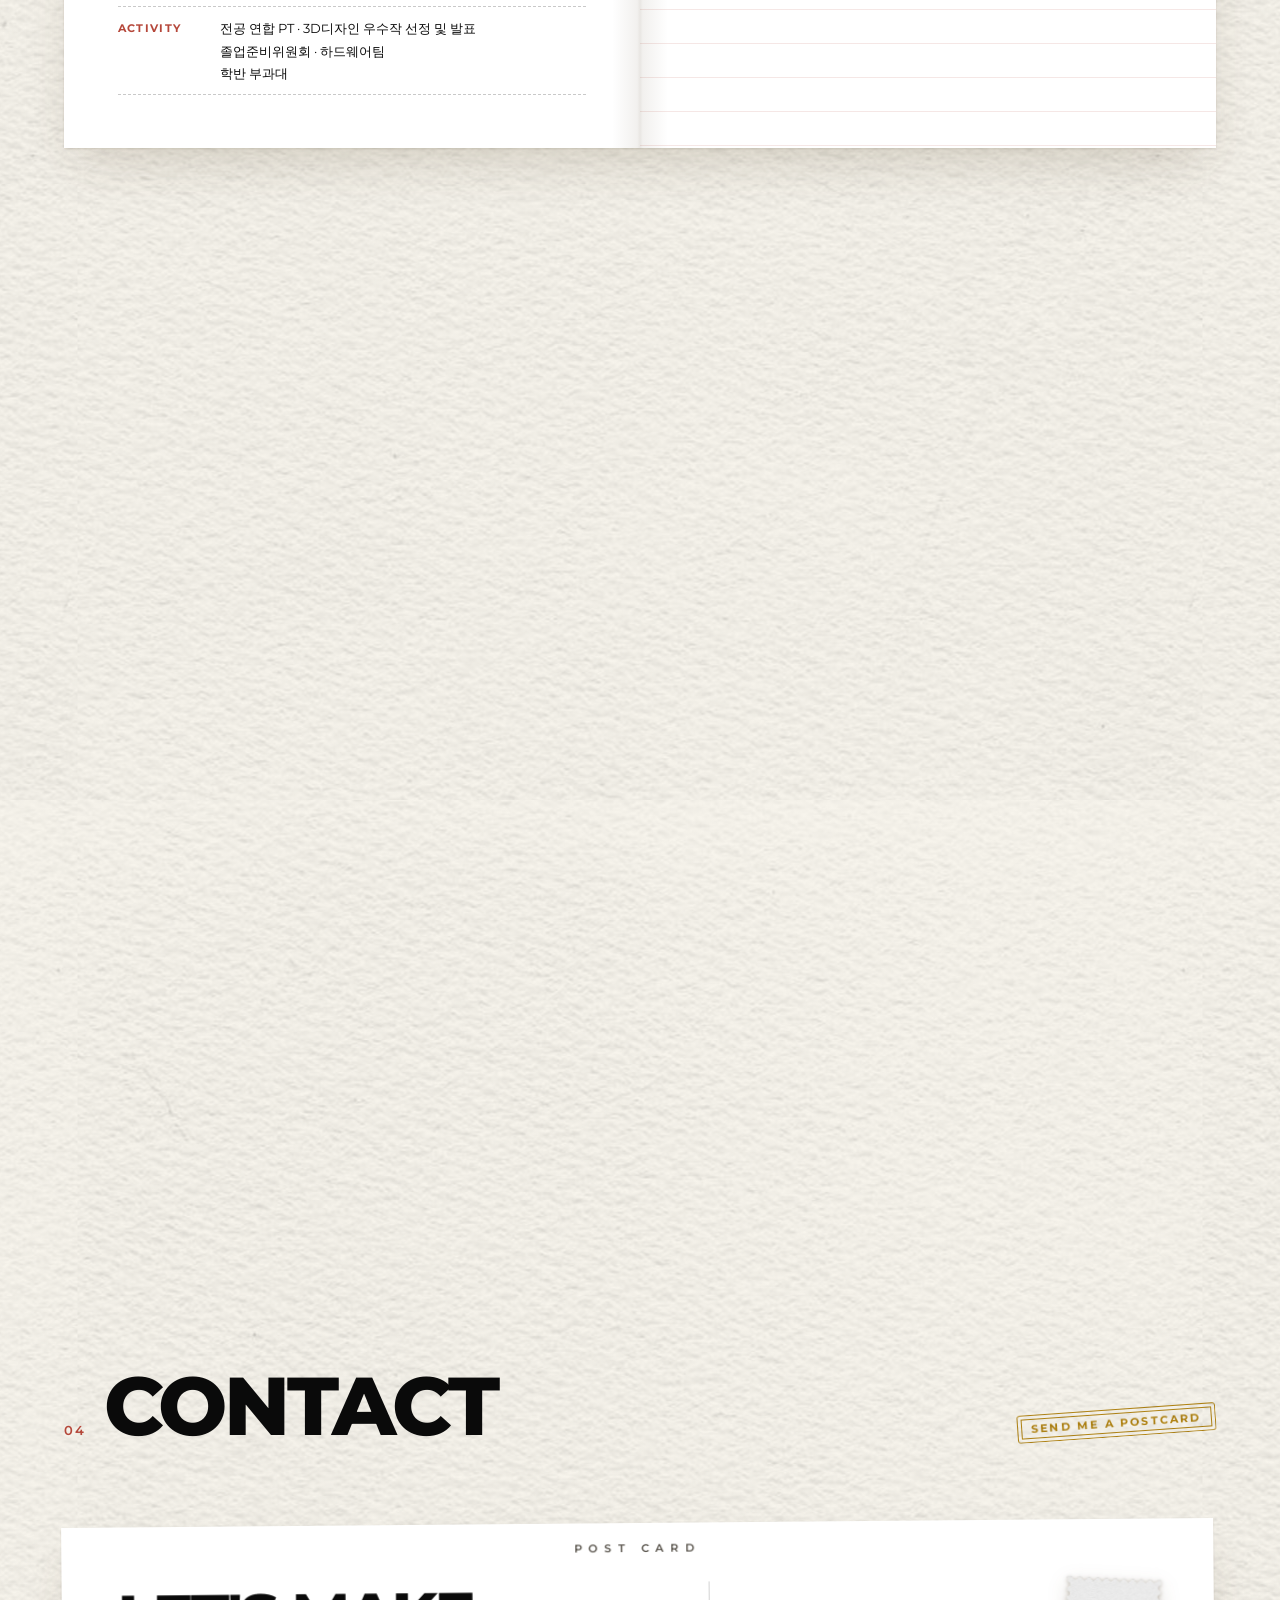
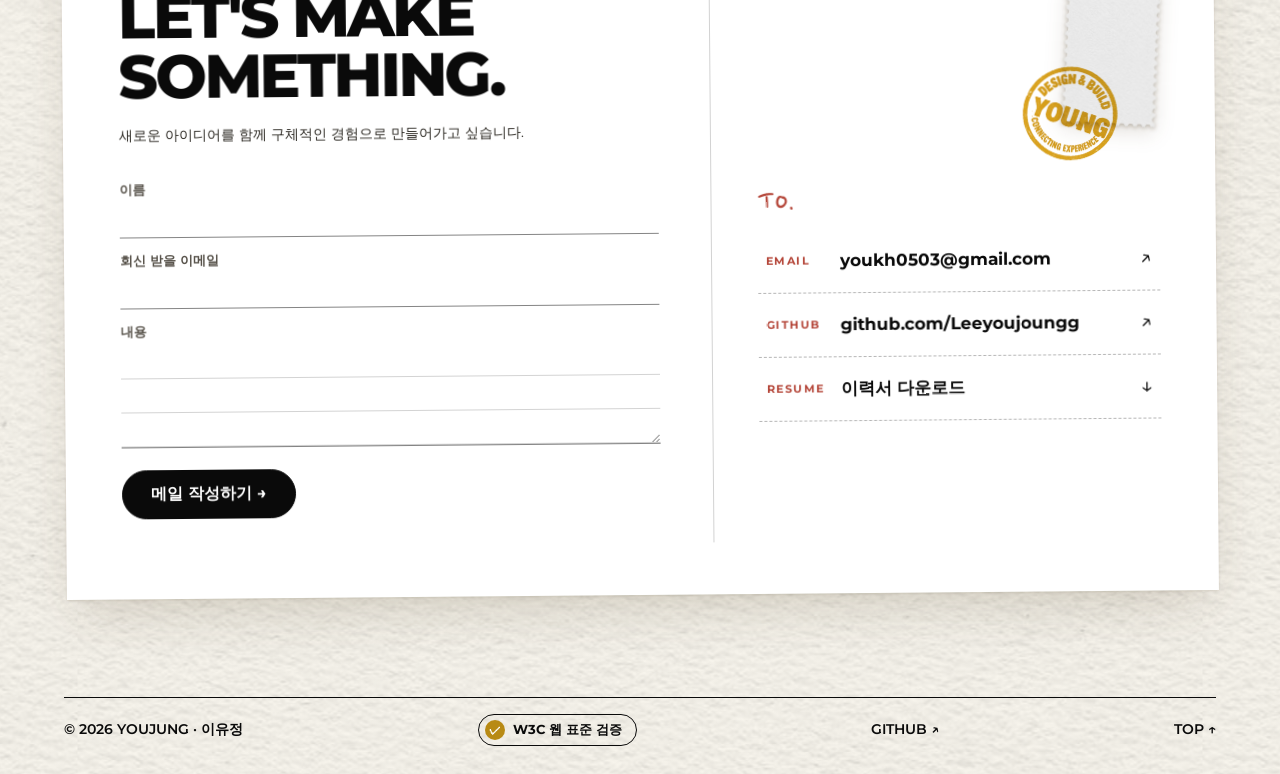
==== commit 14b96434: "Add files via upload" ====
--- a/index.html
+++ b/index.html
@@ -1,226 +1,331 @@
-<!DOCTYPE html>
-<html lang="ko">
-<head>
-  <meta charset="UTF-8">
-  <meta name="viewport" content="width=device-width, initial-scale=1">
-  <title>YOUJUNG PORTFOLIO — 이유정</title>
-  <meta name="description" content="기획과 디자인, 개발을 연결해 경험을 만드는 이유정의 포트폴리오">
-  <link rel="icon" href="assets/favicon.svg?v=3" type="image/svg+xml">
-  <link rel="icon" href="assets/favicon-64.png?v=3" type="image/png" sizes="64x64">
-  <link rel="shortcut icon" href="assets/favicon.ico?v=3">
-  <link rel="apple-touch-icon" href="assets/apple-touch-icon.png?v=3">
-  <meta property="og:type" content="website">
-  <meta property="og:title" content="YOUJUNG PORTFOLIO — 이유정">
-  <meta property="og:description" content="기획과 디자인, 개발을 연결해 경험을 만드는 이유정의 포트폴리오">
-  <meta property="og:url" content="https://leeyoujoungg.github.io/YOJG/">
-  <meta property="og:image" content="https://leeyoujoungg.github.io/YOJG/assets/og.png">
-  <meta name="twitter:card" content="summary_large_image">
-  <link rel="preconnect" href="https://fonts.googleapis.com">
-  <link rel="preconnect" href="https://fonts.gstatic.com" crossorigin>
-  <link href="https://fonts.googleapis.com/css2?family=Inter:wght@300;400;600;800;900&family=Noto+Sans+KR:wght@300;400;500;700&display=swap" rel="stylesheet">
-  <link rel="stylesheet" href="css/style.css?v=20261112m">
-</head>
-<body>
-  <!-- 좌측 상단 로고 (스크롤 시 등장, 클릭 시 메인으로) -->
-  <a class="logo" id="logo" href="#home" aria-label="YOJG, 메인으로 이동"><img class="logo__tower" src="assets/logo-tower.png" alt=""><img class="logo__word" src="assets/logo-wordmark.png" alt="YOJG"></a>
-
-  <!-- 우측 상단 고정 메뉴 -->
-  <button class="nav-toggle" id="navToggle" aria-expanded="false" aria-controls="nav">MENU</button>
-  <nav class="nav" id="nav" aria-label="메인 메뉴">
-    <a href="#projects" data-link="projects">PROJECTS</a>
-    <a href="#about" data-link="about">ABOUT</a>
-    <a href="#skills" data-link="skills">SKILLS</a>
-    <a href="#contact" data-link="contact">CONTACT</a>
-  </nav>
-
-  <main>
-    <!-- 이어지는 선 (예전 메인): 파랑(위→아래) · 검정 · 노랑. 좌표는 main.js가 계산 -->
-    <svg class="flow" aria-hidden="true">
-      <line id="flowBlue" stroke="#5BA8D8"/>
-      <line id="flowBlack" stroke="#111"/>
-      <line id="flowYellow" stroke="#f4e86d"/>
-    </svg>
-    <!-- 선과 선이 만나는 점마다 PLAN · DESIGN · BUILD 태그 (위치는 main.js가 계산) -->
-    <div class="flowtags" id="flowTags" aria-hidden="true"></div>
-    <!-- HOME -->
-    <section class="hero2" id="home" data-section>
-      <div class="hero2__wrap">
-        <div class="hero2__main" id="heroMain">
-          <p class="hero2__eyebrow">DESIGN &amp; INTERACTION DEVELOPER</p>
-          <div class="hero2__head">
-            <h1 class="hero2__title" aria-label="YOJG PORTFOLIO"><span>YOJG</span><span>PORTFOLiO</span></h1>
-          </div>
-          <p class="hero2__big">PLAN · DESIGN · BUILD<br><b>INTO EXPERIENCE</b></p>
-          <p class="hero2__kr">기획과 디자인, 개발을 연결해<br>경험을 만듭니다.</p>
-          <a class="hero2__works" href="#projects">SELECTED WORK<i aria-hidden="true">↓</i></a>
-        </div>
-        <div class="hero2__tower" id="heroTower" data-tower aria-hidden="true"></div>
-      </div>
-    </section>
-
-    <!-- PROJECTS -->
-    <section class="pshow" id="projects" data-section>
-      <i class="pshow__deco pshow__deco--bottom" aria-hidden="true"></i>
-      <div class="pshow__wrap">
-        <header class="pshow__head reveal">
-          <h2 class="pshow__title"><span>(01)</span>PROJECT</h2>        </header>
-
-        <!-- 5개 프로젝트를 같은 크기 카드로 : 이름 · 유형 · 역할 · 한 줄 제작 의도 -->
-        <div class="pshow__grid">
-          <!-- 말모이 : 클릭하면 상세 페이지(malmoi.html)로 이동 -->
-          <article class="pitem reveal" id="pj-malmoi" data-project="0" data-href="malmoi.html" tabindex="0" role="link">
-            <div class="pitem__media"><div class="pitem__thumb"></div></div>
-            <div class="pitem__info">
-              <div class="pitem__meta"><span>01</span><span>INTERACTIVE GAME</span><i class="pitem__arrow" aria-hidden="true">↗</i></div>
-              <h3>말모이 <em>8인 프로젝트 · 메인</em></h3><p>잊고 있던 감정 단어를 찾는 인터랙티브 체험형 리듬게임</p><small>기획 · 디자인 · 프로그래밍 · 2026.09 ~ 진행 중</small><div class="lyr" data-lyr="B"></div>
-            </div>
-          </article>
-          <article class="pitem reveal" id="pj-div" data-project="1" tabindex="0" role="button">
-            <div class="pitem__media"><div class="pitem__thumb"></div></div>
-            <div class="pitem__info">
-              <div class="pitem__meta"><span>02</span><span>WEB / UI DESIGN</span><i class="pitem__arrow" aria-hidden="true">↗</i></div>
-              <h3>DIV <em>3인 프로젝트</em></h3><p>기부 이후 경험을 연결하는 기부 서비스 소개 웹사이트</p><small>웹 디자인 · 프로그래밍 · 2026.03 ~ 06</small><div class="lyr" data-lyr="DB"></div>
-            </div>
-          </article>
-          <article class="pitem reveal" id="pj-islife" data-project="2" tabindex="0" role="button">
-            <div class="pitem__media"><div class="pitem__thumb"></div></div>
-            <div class="pitem__info">
-              <div class="pitem__meta"><span>03</span><span>SERIOUS GAME</span><i class="pitem__arrow" aria-hidden="true">↗</i></div>
-              <h3>Is Life <em>1인 프로젝트</em></h3><p>경제적 불안정 삶을 체험하는 시리어스 게임</p><small>2026.05 ~ 06</small><div class="lyr" data-lyr="PDB"></div>
-            </div>
-          </article>
-          <article class="pitem reveal" id="pj-dojagi" data-project="3" tabindex="0" role="button">
-            <div class="pitem__media"><div class="pitem__thumb"></div></div>
-            <div class="pitem__info">
-              <div class="pitem__meta"><span>04</span><span>WEB / EDITORIAL</span><i class="pitem__arrow" aria-hidden="true">↗</i></div>
-              <h3>도자기 <em>1인 프로젝트</em></h3><p>한국 전통 도자기를 소개하는 웹사이트</p><small>2026.05 ~ 06</small><div class="lyr" data-lyr="PDB"></div>
-            </div>
-          </article>
-          <article class="pitem reveal" id="pj-thailand" data-project="4" tabindex="0" role="button">
-            <div class="pitem__media"><div class="pitem__thumb"></div></div>
-            <div class="pitem__info">
-              <div class="pitem__meta"><span>05</span><span>GRAPHIC / WEB DESIGN</span><i class="pitem__arrow" aria-hidden="true">↗</i></div>
-              <h3>Thailand <em>1인 프로젝트</em></h3><p>태국 음식 문화를 소개하는 웹페이지 디자인</p><small>웹 디자인 · 2024.09 ~ 12</small><div class="lyr" data-lyr="PDB"></div>
-            </div>
-          </article>
-        </div>
-      </div>
-    </section>
-
-    <!-- ABOUT -->
-    <section class="abt" id="about" data-section>
-      <div class="abt__wrap">
-        <header class="abt__head reveal"><h2 class="abt__title">ABOUT</h2><p class="abt__count">PROFILE</p></header>
-        <div class="abt__grid">
-          <div class="abt__photo reveal"></div>
-          <div class="abt__body">
-            <p class="abt__eyebrow reveal">DESIGN &amp; INTERACTION DEVELOPER</p>
-            <h3 class="abt__name reveal">이유정</h3>
-            <p class="abt__slogan reveal">인터랙션을 설계하고 구현하는<br>디자인 개발자<strong> 이유정</strong> 입니다</p>
-            <p class="abt__lead reveal">기획과 디자인, 개발을 연결해 사용자에게 새로운 경험을 전달합니다.</p>
-            <div class="pills reveal"><a class="pill" href="assets/resume.pdf?v=20261112" download="이유정_이력서.pdf">이력서 PDF ↓</a><a class="pill" href="https://github.com/Leeyoujoungg" target="_blank" rel="noopener">GITHUB ↗</a></div>
-            <div class="abt__what reveal">
-              <h4>WHAT I DO</h4>
-              <ol>
-                <li><span class="abt__stone"><img src="assets/tower/base.png" alt=""></span><i class="abt__dot"></i><span>01</span><b>PLAN</b><p>아이디어와 구조 설계</p></li>
-                <li><span class="abt__stone"><img src="assets/tower/disc.png" alt=""></span><i class="abt__dot"></i><span>02</span><b>DESIGN</b><p>시각적 경험 구성</p></li>
-                <li><span class="abt__stone"><img src="assets/tower/egg.png" alt=""></span><i class="abt__dot"></i><span>03</span><b>BUILD</b><p>인터랙션 구현</p></li>
-              </ol>
-            </div>
-          </div>
-        </div>
-        <dl class="abt__info reveal">
-          <div><dt>BIRTHDAY</dt><dd>2005.05.03</dd></div>
-          <div><dt>E-MAIL</dt><dd><a href="mailto:youkh0503@gmail.com">youkh0503@gmail.com</a></dd></div>
-          <div><dt>EDUCATION</dt><dd>계원예술대학교 디지털미디어디자인과 <small>2027.02 졸업 예정</small><br>태릉고등학교 <small>2024.02 졸업</small></dd></div>
-          <div><dt>ACTIVITY</dt><dd>전공 연합 PT · 3D디자인 우수작 선정 및 발표<br>졸업준비위원회 · 하드웨어팀<br>학반 부과대</dd></div>
-        </dl>
-      </div>
-    </section>
-
-    <!-- SKILLS -->
-    <section class="skl" id="skills" data-section>
-      <div class="skl__wrap">
-        <header class="skl__head reveal"><h2 class="skl__title"><span>(02)</span>SKILLS</h2><p class="skl__count">TOOLS · 클릭하면 사용한 프로젝트로 이동</p></header>
-        <div class="skl__group reveal">
-          <h3><b>DEVELOPMENT</b><small>01 — 05</small></h3>
-          <ul>
-            <li data-level="90"><span class="skl__no">01</span><b>HTML</b><p>웹 문서 구조 설계</p><span class="skl__used"><a href="#pj-div" data-goto="pj-div">DIV</a><a href="#pj-islife" data-goto="pj-islife">Is Life</a><a href="#pj-dojagi" data-goto="pj-dojagi">도자기</a></span></li>
-            <li data-level="85"><span class="skl__no">02</span><b>CSS</b><p>레이아웃 및 스타일 구현</p><span class="skl__used"><a href="#pj-div" data-goto="pj-div">DIV</a><a href="#pj-islife" data-goto="pj-islife">Is Life</a><a href="#pj-dojagi" data-goto="pj-dojagi">도자기</a></span></li>
-            <li data-level="70"><span class="skl__no">03</span><b>JavaScript</b><p>동적 기능과 인터랙션 구현</p><span class="skl__used"><a href="#pj-div" data-goto="pj-div">DIV</a><a href="#pj-islife" data-goto="pj-islife">Is Life</a><a href="#pj-dojagi" data-goto="pj-dojagi">도자기</a></span></li>
-            <li data-level="65"><span class="skl__no">04</span><b>React</b><p>컴포넌트 기반 UI 개발</p><span class="skl__used"><a href="#pj-dojagi" data-goto="pj-dojagi">도자기</a></span></li>
-            <li data-level="60"><span class="skl__no">05</span><b>Unity (C#)</b><p>게임 로직 및 인터랙션 구현</p><span class="skl__used"><a href="#pj-malmoi" data-goto="pj-malmoi">말모이</a></span></li>
-          </ul>
-        </div>
-        <div class="skl__group reveal">
-          <h3><b>DESIGN TOOLS</b><small>01 — 03</small></h3>
-          <ul>
-            <li data-level="85"><span class="skl__no">01</span><b>Figma</b><p>UI 설계, 프로토타이핑, 컴포넌트 구성</p><span class="skl__used"><a href="#pj-dojagi" data-goto="pj-dojagi">도자기</a><a href="#pj-thailand" data-goto="pj-thailand">Thailand</a></span></li>
-            <li data-level="75"><span class="skl__no">02</span><b>Illustrator</b><p>그래픽 요소 제작</p><span class="skl__used"><a href="#pj-thailand" data-goto="pj-thailand">Thailand</a><a href="#pj-div" data-goto="pj-div">DIV</a><a href="#pj-islife" data-goto="pj-islife">Is Life</a><a href="#pj-dojagi" data-goto="pj-dojagi">도자기</a></span></li>
-            <li data-level="70"><span class="skl__no">03</span><b>Photoshop</b><p>이미지 보정·합성</p><span class="skl__used"><a href="#pj-thailand" data-goto="pj-thailand">Thailand</a><a href="#pj-dojagi" data-goto="pj-dojagi">도자기</a></span></li>
-          </ul>
-        </div>
-      </div>
-    </section>
-
-    <!-- CONTACT -->
-    <section class="cts" id="contact" data-section>
-      <div class="cts__wrap">
-        <header class="cts__head reveal"><h2 class="cts__title"><span>(03)</span>CONTACT</h2><p class="cts__count">LET'S CONNECT</p></header>
-
-        <div class="cts__hero reveal">
-          <div>
-            <p class="cts__big">LET'S MAKE<br>SOMETHING.</p>
-            <p class="cts__lead">새로운 아이디어를 함께 구체적인 경험으로 만들어가고 싶습니다.</p>
-          </div>
-          <div class="cts__tower" data-tower aria-hidden="true"></div>
-        </div>
-
-        <div class="cts__grid">
-          <ul class="cts__links reveal">
-            <li><a href="mailto:youkh0503@gmail.com"><span>EMAIL</span><b>youkh0503@gmail.com</b><i aria-hidden="true">↗</i></a></li>
-            <li><a href="https://github.com/Leeyoujoungg" target="_blank" rel="noopener"><span>GITHUB</span><b>github.com/Leeyoujoungg</b><i aria-hidden="true">↗</i></a></li>
-            <li><a href="assets/resume.pdf?v=20261112" download="이유정_이력서.pdf"><span>RESUME</span><b>이력서 다운로드</b><i aria-hidden="true">↓</i></a></li>
-          </ul>
-          <form class="form cts__form reveal" id="mailForm" novalidate>
-            <label>이름<input type="text" name="name" autocomplete="name" required></label>
-            <label>회신 받을 이메일<input type="email" name="email" autocomplete="email" required></label>
-            <label>내용<textarea name="msg" rows="2" required></textarea></label>
-            <button class="btn btn--fill" type="submit">메일 작성하기 →</button>
-            <p class="form__note" id="formNote" role="status"></p>
-          </form>
-        </div>
-      </div>
-      <footer class="foot">
-        <span>© 2026 YOUJUNG · 이유정</span>
-        <a href="https://github.com/Leeyoujoungg" target="_blank" rel="noopener">GITHUB ↗</a>
-        <a href="#home">TOP ↑</a>
-      </footer>
-    </section>
-
-  </main>
-
-    <!-- PROJECT MODAL -->
-  <div class="pmodal" id="pmodal" aria-hidden="true">
-    <div class="pmodal__backdrop" data-close></div>
-    <section class="pmodal__panel" role="dialog" aria-modal="true" aria-labelledby="pmTitle">
-      <button class="pmodal__close" type="button" data-close aria-label="닫기">✕</button>
-      <div class="pmodal__thumb" id="pmThumb"></div>
-      <div class="pmodal__body">
-        <p class="pmodal__meta" id="pmMeta"></p>
-        <h3 class="pmodal__title" id="pmTitle"></h3>
-        <p class="pmodal__lead" id="pmLead"></p>
-        <p class="pmodal__desc" id="pmDesc"></p>
-        <p class="pmodal__story" id="pmStory"></p>
-        <ul class="pmodal__list" id="pmList"></ul>
-        <div class="pmodal__fix" id="pmFix" hidden></div>
-        <p class="pmodal__stack" id="pmStack"></p>
-        <a class="pmodal__link btn btn--fill" id="pmLink" target="_blank" rel="noopener" hidden>사이트 방문하기 ↗</a>
-      </div>
-    </section>
-  </div>
-
-  <script src="js/main.js?v=20261112w"></script>
-  <script src="js/projects.js?v=20261111f"></script>
-</body>
-</html>
+<!DOCTYPE html>
+<html lang="ko">
+<head>
+  <meta charset="UTF-8">
+  <meta name="viewport" content="width=device-width, initial-scale=1">
+  <title>YOUJUNG PORTFOLIO — 이유정</title>
+  <meta name="description" content="경험을 연결하는 개발자 이유정. 디자인과 개발을 연결해, 사용자의 경험을 더 나은 방향으로 만들어 갑니다.">
+  <link rel="icon" href="assets/favicon.svg?v=3" type="image/svg+xml">
+  <link rel="icon" href="assets/favicon-64.png?v=3" type="image/png" sizes="64x64">
+  <link rel="shortcut icon" href="assets/favicon.ico?v=3">
+  <link rel="apple-touch-icon" href="assets/apple-touch-icon.png?v=3">
+  <meta property="og:type" content="website">
+  <meta property="og:title" content="YOUJUNG PORTFOLIO — 이유정">
+  <meta property="og:description" content="경험을 연결하는 개발자 이유정의 포트폴리오">
+  <meta property="og:url" content="https://leeyoujoungg.github.io/YOJG/">
+  <meta property="og:image" content="https://leeyoujoungg.github.io/YOJG/assets/og.png">
+  <meta name="twitter:card" content="summary_large_image">
+  <link rel="preconnect" href="https://fonts.googleapis.com">
+  <link rel="preconnect" href="https://fonts.gstatic.com" crossorigin>
+  <link href="https://fonts.googleapis.com/css2?family=Montserrat:wght@400;500;600;700;800&family=Nanum+Pen+Script&display=swap" rel="stylesheet">
+  <link rel="stylesheet" href="https://cdn.jsdelivr.net/gh/orioncactus/pretendard@v1.3.9/dist/web/variable/pretendardvariable-dynamic-subset.min.css">
+  <link rel="stylesheet" href="css/dakku.css?v=16">
+  <script>
+    document.documentElement.classList.add('js');
+    /* 새로 열거나 새로고침하면 항상 맨 위 첫 화면(쾅쾅)부터. 메뉴로 붙은 #주소·이전 스크롤 위치는 무시
+       단, 상세 페이지에서 "프로젝트 목록으로" 돌아온 경우만 #주소대로 그 섹션으로 바로 감 */
+    (function () {
+      var nav = performance.getEntriesByType && performance.getEntriesByType('navigation')[0];
+      var fromDetail = /\/detail\/[^/]+\.html/.test(document.referrer);
+      if ((nav && nav.type === 'reload') || (location.hash && !fromDetail)) {
+        if ('scrollRestoration' in history) history.scrollRestoration = 'manual';
+        if (location.hash) history.replaceState(null, '', location.pathname + location.search);
+        document.documentElement.classList.add('is-reload');
+      }
+    })();
+  </script>
+</head>
+<body>
+  <a class="skip" href="#main">본문 바로가기</a>
+
+  <header class="top">
+    <a class="top__home" href="#home" aria-label="YOJG, 맨 위로">YOJG</a>
+    <button class="nav-toggle" id="navToggle" aria-expanded="false" aria-controls="nav">MENU</button>
+    <nav class="nav" id="nav" aria-label="메인 메뉴">
+      <a href="#projects" data-link="projects">PROJECTS</a>
+      <a href="#about" data-link="about">ABOUT</a>
+      <a href="#skills" data-link="skills">SKILLS</a>
+      <a href="#contact" data-link="contact">CONTACT</a>
+    </nav>
+  </header>
+
+  <main id="main" tabindex="-1">
+    <!-- ===== HOME : 빈 도화지 → PORTFOLIO → 사진 우표 → 도장 쾅, 쾅 → 슬로건 ===== -->
+    <section class="hero" id="home" data-section>
+      <div class="hero__stage">
+        <h1 class="hero__title"><img src="assets/dakku/portfolio-title.png" alt="PORTFOLIO" width="2172" height="724"></h1>
+
+        <div class="hero__center">
+          <figure class="pstamp">
+            <div class="frame frame--sq"><img class="frame__pic" src="assets/dakku/hero-photo.webp" alt="건물 앞 풀밭에 핀 주황·노랑 코스모스 사진" width="1086" height="1448"></div>
+          </figure>
+          <div class="seals" aria-hidden="true">
+            <div class="seal seal--oct"><img src="assets/dakku/stamps-young.webp" alt="" width="1500" height="750"></div>
+            <div class="seal seal--round"><img src="assets/dakku/stamps-young.webp" alt="" width="1500" height="750"></div>
+          </div>
+        </div>
+
+        <div class="hero__copy">
+          <p class="hero__slogan">경험을 연결하는 개발자 <strong>이유정</strong></p>
+          <p class="hero__sub">디자인과 개발을 연결해, 사용자의 경험을 더 나은 방향으로 만들어 갑니다.</p>
+        </div>
+        <a class="hero__hint" href="#projects">scroll down <i aria-hidden="true">↓</i></a>
+      </div>
+    </section>
+
+    <!-- ===== PROJECTS : 우표 다섯 장 (누르면 상세 페이지) ===== -->
+    <section class="pj" id="projects" data-section>
+      <div class="wrap">
+        <header class="sec-head reveal">
+          <span class="sec-head__no">01</span>
+          <h2 class="sec-head__title">PROJECTS</h2>
+          <p class="memo">5 stamps, 5 stories</p>
+        </header>
+
+        <div class="pj__board">
+          <article class="pcard reveal" id="pj-malmoi" style="--r:-2.4deg">
+            <div class="pcard__stamp">
+              <div class="frame frame--wide"><img class="frame__pic" src="assets/p-malmoi.webp" alt="" loading="lazy"></div>
+              <span class="stamp__val">01</span>
+              <span class="tape tape--l" aria-hidden="true"></span>
+            </div>
+            <div class="pcard__info">
+              <p class="pcard__meta"><span>01</span>INTERACTIVE GAME<i aria-hidden="true">↗</i></p>
+              <h3><a class="pcard__link" href="detail/malmoi.html">말모이</a> <em>8인 프로젝트 · 메인</em></h3>
+              <p>잊고 있던 감정 단어를 찾는 인터랙티브 체험형 리듬게임</p>
+              <small>프로그래밍 · 2026.09 ~ 진행 중</small>
+            </div>
+          </article>
+
+          <article class="pcard reveal" id="pj-div" style="--r:1.8deg">
+            <div class="pcard__stamp">
+              <div class="frame frame--wide"><img class="frame__pic" src="assets/p-div.webp" alt="" loading="lazy"></div>
+              <span class="stamp__val">02</span>
+              <span class="postmark" aria-hidden="true"><b>2026</b><i>MAR</i></span>
+            </div>
+            <div class="pcard__info">
+              <p class="pcard__meta"><span>02</span>WEB / UI DESIGN<i aria-hidden="true">↗</i></p>
+              <h3><a class="pcard__link" href="detail/div.html">DIV</a> <em>3인 프로젝트</em></h3>
+              <p>기부 이후 경험을 연결하는 기부 서비스 소개 웹사이트</p>
+              <small>웹 디자인 · 프로그래밍 · 2026.03 ~ 06</small>
+            </div>
+          </article>
+
+          <article class="pcard reveal" id="pj-islife" style="--r:-1.2deg">
+            <div class="pcard__stamp">
+              <div class="frame frame--wide"><img class="frame__pic" src="assets/p-islife.webp" alt="" loading="lazy"></div>
+              <span class="stamp__val">03</span>
+              <span class="tape tape--r" aria-hidden="true"></span>
+            </div>
+            <div class="pcard__info">
+              <p class="pcard__meta"><span>03</span>SERIOUS GAME<i aria-hidden="true">↗</i></p>
+              <h3><a class="pcard__link" href="detail/islife.html">Is Life</a> <em>1인 프로젝트</em></h3>
+              <p>경제적 불안정 삶을 체험하는 시리어스 게임</p>
+              <small>2026.05 ~ 06</small>
+            </div>
+          </article>
+
+          <article class="pcard reveal" id="pj-dojagi" style="--r:2.2deg">
+            <div class="pcard__stamp">
+              <div class="frame frame--wide"><img class="frame__pic" src="assets/p-dojagi.webp" alt="" loading="lazy"></div>
+              <span class="stamp__val">04</span>
+              <span class="postmark postmark--mustard" aria-hidden="true"><b>2026</b><i>MAY</i></span>
+            </div>
+            <div class="pcard__info">
+              <p class="pcard__meta"><span>04</span>WEB / EDITORIAL<i aria-hidden="true">↗</i></p>
+              <h3><a class="pcard__link" href="detail/dojagi.html">도자기</a> <em>1인 프로젝트</em></h3>
+              <p>한국 전통 도자기를 소개하는 웹사이트</p>
+              <small>2026.05 ~ 06</small>
+            </div>
+          </article>
+
+          <article class="pcard reveal" id="pj-thailand" style="--r:-1.8deg">
+            <div class="pcard__stamp">
+              <div class="frame frame--wide"><img class="frame__pic" src="assets/p-thailand.webp" alt="" loading="lazy"></div>
+              <span class="stamp__val">05</span>
+              <span class="tape tape--l tape--red" aria-hidden="true"></span>
+            </div>
+            <div class="pcard__info">
+              <p class="pcard__meta"><span>05</span>GRAPHIC / WEB DESIGN<i aria-hidden="true">↗</i></p>
+              <h3><a class="pcard__link" href="detail/thailand.html">Thailand</a> <em>1인 프로젝트</em></h3>
+              <p>태국 음식 문화를 소개하는 웹페이지 디자인</p>
+              <small>웹 디자인 · 2024.09 ~ 12</small>
+            </div>
+          </article>
+        </div>
+      </div>
+    </section>
+
+    <!-- ===== ABOUT : 사진과 메모를 붙인 다이어리 ===== -->
+    <section class="abt" id="about" data-section>
+      <div class="wrap">
+        <header class="sec-head reveal">
+          <span class="sec-head__no">02</span>
+          <h2 class="sec-head__title">ABOUT</h2>
+          <p class="memo">my diary</p>
+        </header>
+
+        <div class="diary reveal">
+          <!-- 왼쪽 장 : 사진 + 기본 정보 -->
+          <div class="diary__page diary__page--l">
+            <figure class="diary__photo">
+              <img src="assets/profile.webp" alt="이유정 프로필 사진" width="600" height="750" loading="lazy">
+              <span class="tape tape--photo" aria-hidden="true"></span>
+            </figure>
+            <dl class="diary__info">
+              <div><dt>BIRTHDAY</dt><dd>2005.05.03</dd></div>
+              <div><dt>E-MAIL</dt><dd><a href="mailto:youkh0503@gmail.com">youkh0503@gmail.com</a></dd></div>
+              <div><dt>EDUCATION</dt><dd>계원예술대학교 디지털미디어디자인과 <small>2027.02 졸업 예정</small><br>태릉고등학교 <small>2024.02 졸업</small></dd></div>
+              <div><dt>ACTIVITY</dt><dd>전공 연합 PT · 3D디자인 우수작 선정 및 발표<br>졸업준비위원회 · 하드웨어팀<br>학반 부과대</dd></div>
+            </dl>
+          </div>
+
+          <!-- 오른쪽 장 : 소개 글 + 메모 -->
+          <div class="diary__page diary__page--r">
+            <p class="diary__eyebrow">DESIGN &amp; INTERACTION DEVELOPER</p>
+            <h3 class="diary__name">이유정</h3>
+            <p class="diary__slogan">디자인과 개발을 연결하는<br>개발자 <strong>이유정</strong> 입니다</p>
+            <p class="diary__lead">디자인의 의도를 이해하고, 사용자의 행동과 경험까지 고려한 인터랙션을 구현합니다.</p>
+            <div class="pills">
+              <a class="pill" href="assets/resume.pdf?v=20261112" download="이유정_이력서.pdf">이력서 PDF ↓</a>
+              <a class="pill" href="https://github.com/Leeyoujoungg" target="_blank" rel="noopener">GITHUB ↗</a>
+            </div>
+            <div class="notes">
+              <p class="notes__title">WHAT I DO</p>
+              <ol>
+                <li class="note" style="--r:-2deg"><span>01</span><b>DESIGN</b><p>디자인의 의도를 화면과 흐름으로 구체화</p></li>
+                <li class="note note--y" style="--r:1.5deg"><span>02</span><b>BUILD</b><p>디자인을 실제 인터랙션으로 구현</p></li>
+                <li class="note" style="--r:-1deg"><span>03</span><b>CONNECT</b><p>디자인과 개발을 사용자의 경험으로 연결</p></li>
+              </ol>
+            </div>
+          </div>
+        </div>
+      </div>
+    </section>
+
+    <!-- ===== SKILLS : 스티커와 도장 모음 ===== -->
+    <section class="skl" id="skills" data-section>
+      <div class="wrap">
+        <header class="sec-head reveal">
+          <span class="sec-head__no">03</span>
+          <h2 class="sec-head__title">SKILLS</h2>
+          <p class="memo">stamp → project</p>
+        </header>
+
+        <div class="skl__group reveal">
+          <h3><b>DEVELOPMENT</b><small>01 — 05</small></h3>
+          <ul>
+            <li class="sticker" data-level="90" style="--r:-1.6deg"><span class="skl__no">01</span><b>HTML</b><p>웹 문서 구조 설계</p><span class="skl__used"><a href="#pj-div" data-goto="pj-div">DIV</a><a href="#pj-islife" data-goto="pj-islife">Is Life</a><a href="#pj-dojagi" data-goto="pj-dojagi">도자기</a></span></li>
+            <li class="sticker" data-level="85" style="--r:1.2deg"><span class="skl__no">02</span><b>CSS</b><p>레이아웃 및 스타일 구현</p><span class="skl__used"><a href="#pj-div" data-goto="pj-div">DIV</a><a href="#pj-islife" data-goto="pj-islife">Is Life</a><a href="#pj-dojagi" data-goto="pj-dojagi">도자기</a></span></li>
+            <li class="sticker" data-level="70" style="--r:-.8deg"><span class="skl__no">03</span><b>JavaScript</b><p>동적 기능과 인터랙션 구현</p><span class="skl__used"><a href="#pj-div" data-goto="pj-div">DIV</a><a href="#pj-islife" data-goto="pj-islife">Is Life</a><a href="#pj-dojagi" data-goto="pj-dojagi">도자기</a></span></li>
+            <li class="sticker" data-level="65" style="--r:1.8deg"><span class="skl__no">04</span><b>React</b><p>컴포넌트 기반 UI 개발</p><span class="skl__used"><a href="#pj-dojagi" data-goto="pj-dojagi">도자기</a></span></li>
+            <li class="sticker" data-level="60" style="--r:-1.4deg"><span class="skl__no">05</span><b>Unity (C#)</b><p>게임 로직 및 인터랙션 구현</p><span class="skl__used"><a href="#pj-malmoi" data-goto="pj-malmoi">말모이</a></span></li>
+          </ul>
+        </div>
+        <div class="skl__group reveal">
+          <h3><b>DESIGN TOOLS</b><small>01 — 03</small></h3>
+          <ul>
+            <li class="sticker" data-level="85" style="--r:1.4deg"><span class="skl__no">01</span><b>Figma</b><p>UI 설계, 프로토타이핑, 컴포넌트 구성</p><span class="skl__used"><a href="#pj-dojagi" data-goto="pj-dojagi">도자기</a><a href="#pj-thailand" data-goto="pj-thailand">Thailand</a></span></li>
+            <li class="sticker" data-level="75" style="--r:-1.8deg"><span class="skl__no">02</span><b>Illustrator</b><p>그래픽 요소 제작</p><span class="skl__used"><a href="#pj-thailand" data-goto="pj-thailand">Thailand</a><a href="#pj-div" data-goto="pj-div">DIV</a><a href="#pj-islife" data-goto="pj-islife">Is Life</a><a href="#pj-dojagi" data-goto="pj-dojagi">도자기</a></span></li>
+            <li class="sticker" data-level="70" style="--r:1deg"><span class="skl__no">03</span><b>Photoshop</b><p>이미지 보정·합성</p><span class="skl__used"><a href="#pj-thailand" data-goto="pj-thailand">Thailand</a><a href="#pj-dojagi" data-goto="pj-dojagi">도자기</a></span></li>
+          </ul>
+        </div>
+      </div>
+    </section>
+
+    <!-- ===== CONTACT : 엽서 보내기 ===== -->
+    <section class="cts" id="contact" data-section>
+      <div class="wrap">
+        <header class="sec-head reveal">
+          <span class="sec-head__no">04</span>
+          <h2 class="sec-head__title">CONTACT</h2>
+          <p class="memo">send me a postcard</p>
+        </header>
+
+        <div class="postcard reveal">
+          <p class="postcard__label" aria-hidden="true">POST CARD</p>
+
+          <!-- 왼쪽 : 쓰는 칸 -->
+          <div class="postcard__msg">
+            <p class="cts__big">LET'S MAKE<br>SOMETHING.</p>
+            <p class="cts__lead">새로운 아이디어를 함께 구체적인 경험으로 만들어가고 싶습니다.</p>
+            <form class="form" id="mailForm" novalidate>
+              <label>이름<input type="text" name="name" autocomplete="name" required></label>
+              <label>회신 받을 이메일<input type="email" name="email" autocomplete="email" required></label>
+              <label>내용<textarea name="msg" rows="3" required></textarea></label>
+              <button class="btn" type="submit">메일 작성하기 →</button>
+              <p class="form__note" id="formNote" role="status"></p>
+            </form>
+          </div>
+
+          <!-- 오른쪽 : 우표 자리 + 받는 곳 -->
+          <div class="postcard__addr">
+            <div class="postcard__stampbox" aria-hidden="true">
+              <div class="frame frame--empty"></div>
+              <div class="seal seal--round seal--post"><img src="assets/dakku/stamps-young.webp" alt="" width="1500" height="750" loading="lazy"></div>
+            </div>
+            <p class="postcard__to">To.</p>
+            <ul class="cts__links">
+              <li><a href="mailto:youkh0503@gmail.com"><span>EMAIL</span><b>youkh0503@gmail.com</b><i aria-hidden="true">↗</i></a></li>
+              <li><a href="https://github.com/Leeyoujoungg" target="_blank" rel="noopener"><span>GITHUB</span><b>github.com/Leeyoujoungg</b><i aria-hidden="true">↗</i></a></li>
+              <li><a href="assets/resume.pdf?v=20261112" download="이유정_이력서.pdf"><span>RESUME</span><b>이력서 다운로드</b><i aria-hidden="true">↓</i></a></li>
+            </ul>
+          </div>
+        </div>
+
+        <footer class="foot">
+          <span>© 2026 YOUJUNG · 이유정</span>
+          <button class="foot__badge" type="button" id="w3cOpen" aria-haspopup="dialog" aria-controls="w3cDialog"><i aria-hidden="true">✓</i>W3C 웹 표준 검증</button>
+          <a href="https://github.com/Leeyoujoungg" target="_blank" rel="noopener">GITHUB ↗</a>
+          <a href="#home">TOP ↑</a>
+        </footer>
+      </div>
+    </section>
+  </main>
+
+  <!-- W3C 웹 표준 검증 결과 (푸터 배지를 누르면 열림) -->
+  <dialog class="w3c" id="w3cDialog" aria-labelledby="w3cTitle">
+    <button class="w3c__close" type="button" data-w3c-close aria-label="닫기">✕</button>
+    <p class="w3c__eyebrow">WEB STANDARDS</p>
+    <h2 class="w3c__title" id="w3cTitle">W3C 웹 표준 검증 통과</h2>
+    <p class="w3c__meta">2026.11.25 다꾸 리뉴얼 후 다시 검사 · Nu Html Checker (vnu 26.11.20) · W3C CSS Validation Service (CSS Level 3 + SVG)</p>
+
+    <ul class="w3c__sum">
+      <li><b>0</b><span>HTML 오류<small>6개 페이지</small></span></li>
+      <li><b>0</b><span>CSS 오류<small>2개 파일</small></span></li>
+    </ul>
+
+    <table class="w3c__table">
+      <caption>파일별 결과</caption>
+      <thead><tr><th scope="col">파일</th><th scope="col">처음 검사</th><th scope="col">수정 후</th></tr></thead>
+      <tbody>
+        <tr><th scope="row">index.html</th><td>오류 0</td><td>오류 0</td></tr>
+        <tr><th scope="row">detail/malmoi · div · islife · dojagi · thailand</th><td>오류 0</td><td>오류 0</td></tr>
+        <tr><th scope="row">css/dakku.css</th><td>오류 3</td><td>오류 0</td></tr>
+        <tr><th scope="row">css/detail.css</th><td>오류 0</td><td>오류 0</td></tr>
+      </tbody>
+    </table>
+
+    <h3 class="w3c__sub">검사하며 고친 것</h3>
+    <ol class="w3c__fix">
+      <li><b>연락처 주소 글자 크기</b><span>칸 폭에 맞춰 글자를 줄이려고 쓴 컨테이너 쿼리(<code>container-type</code>, <code>cqi</code>)를 검사기가 인식하지 못해 오류 3개 → 화면 폭(<code>vw</code>) 기준 계산으로 바꿔, 320px~2560px 모든 폭에서 주소가 한 줄로 들어가는 것을 다시 확인</span></li>
+      <li><b>프로젝트 카드</b><span><code>&lt;article role="link"&gt;</code>는 표준 오류 → 카드 제목에 실제 링크 <code>&lt;a href&gt;</code>를 넣고 클릭 영역을 카드 전체로 넓혀, 키보드와 화면낭독기에서도 일반 링크로 동작하게 수정</span></li>
+      <li><b>말모이 슬라이더</b><span>역할 없는 <code>div</code>의 <code>aria-label</code> 오류 → <code>role="region"</code>을 더해 WAI-ARIA 캐러셀 패턴으로 수정</span></li>
+    </ol>
+
+    <div class="w3c__shots">
+      <figure><img src="assets/w3c/html.jpg" alt="Nu Html Checker 결과: 오류와 경고 없음" width="800" height="472" loading="lazy"><figcaption>HTML 검사 결과 (index.html)</figcaption></figure>
+      <figure><img src="assets/w3c/css.jpg" alt="W3C CSS 검사 결과: 발견된 오류 없음" width="800" height="472" loading="lazy"><figcaption>CSS 검사 결과 (dakku.css)</figcaption></figure>
+    </div>
+
+    <p class="w3c__live" id="w3cLive" hidden>
+      직접 확인하기:
+      <a id="w3cLiveHtml" href="https://validator.w3.org/nu/" target="_blank" rel="noopener">HTML 검사 ↗</a>
+      <a id="w3cLiveCss" href="https://jigsaw.w3.org/css-validator/" target="_blank" rel="noopener">CSS 검사 ↗</a>
+    </p>
+  </dialog>
+
+  <script src="js/dakku.js?v=6"></script>
+  <script src="js/w3c.js?v=20261125b"></script>
+</body>
+</html>
--- a/css/dakku.css
+++ b/css/dakku.css
@@ -0,0 +1,408 @@
+/* ================= 경험을 모아 붙인 다꾸 도화지 ================= */
+:root{
+  --paper:#F7F4EC; --ink:#0A0A0A; --soft:#57524a; /* 도화지 위 명도 대비 7:1 이상 */
+  --red:#B5473A; --mustard:#B88A14; --sheet:#FFFDF8;
+  --en:'Montserrat','Pretendard Variable',Pretendard,sans-serif;
+  --kr:'Pretendard Variable',Pretendard,'Montserrat',sans-serif;
+  --hand:'Nanum Pen Script',cursive;
+  --pad:clamp(20px,5vw,96px);
+  --ease:cubic-bezier(.2,.7,.2,1);
+  --lift:drop-shadow(0 1px 1px rgba(70,50,20,.16)) drop-shadow(0 6px 10px rgba(70,50,20,.08));
+  --lift-up:drop-shadow(0 4px 4px rgba(70,50,20,.12)) drop-shadow(0 22px 26px rgba(70,50,20,.16));
+}
+*{box-sizing:border-box;margin:0;padding:0}
+html{scroll-behavior:smooth}
+/* 하나의 긴 도화지 : 따뜻한 흰색 + 도화지 질감 이미지 */
+body{color:var(--ink);font-family:var(--en);line-height:1.6;overflow-x:hidden;-webkit-font-smoothing:antialiased;
+  background:linear-gradient(rgba(247,244,236,.4),rgba(247,244,236,.4)),url(../assets/dakku/paper.jpg) center top / 1125px auto repeat,var(--paper);
+  background-blend-mode:normal,multiply}
+a{color:inherit;text-decoration:none}
+img{display:block;max-width:100%}
+button,input,textarea{font:inherit;color:inherit}
+ul,ol{list-style:none}
+[hidden]{display:none!important}
+main{position:relative;overflow-x:clip}
+main:focus{outline:none}
+.wrap{max-width:1360px;margin:0 auto;padding:0 var(--pad)}
+a:focus-visible,button:focus-visible{outline:2px solid var(--red);outline-offset:3px}
+
+/* 본문 바로가기 (KWCAG 2.4.1) */
+.skip{position:fixed;left:16px;top:-80px;z-index:100;padding:12px 20px;border-radius:99px;background:var(--ink);color:#fff;font:700 15px var(--kr);transition:top .2s}
+.skip:focus{top:16px}
+
+/* ---------- 상단 ---------- */
+.top{position:fixed;inset:0 0 auto;z-index:50;height:56px;display:flex;align-items:center;justify-content:space-between;padding:0 var(--pad);transition:background .3s,box-shadow .3s}
+.scrolled .top{background:rgba(247,244,236,.88);-webkit-backdrop-filter:blur(8px);backdrop-filter:blur(8px);box-shadow:0 1px 0 rgba(10,10,10,.08)}
+.top__home{font:800 15px/1 var(--en);letter-spacing:.12em;opacity:0;transform:translateY(-6px);transition:.35s;pointer-events:none}
+.scrolled .top__home{opacity:1;transform:none;pointer-events:auto}
+.nav{display:flex;gap:clamp(14px,2vw,32px)}
+.nav a{position:relative;padding:6px 0;font:700 13px/1 var(--en);letter-spacing:.14em}
+.nav a::after{content:"";position:absolute;left:0;right:0;bottom:0;height:2px;background:var(--red);transform:scaleX(0);transform-origin:left;transition:transform .3s var(--ease)}
+.nav a:hover::after,.nav a.on::after{transform:none}
+.nav-toggle{display:none}
+
+/* ---------- 우표 틀 (첨부 이미지 그대로, 투명 여백만 상자 밖으로) ---------- */
+.frame{position:relative;aspect-ratio:342/535}
+.frame::before{content:"";position:absolute;inset:0;background:url(../assets/dakku/stamp-frame.png) 45.45% 48.1% / 109.65% 124.49% no-repeat}
+.frame__pic{position:absolute;top:4.2%;left:6.5%;width:87%;height:91.6%;object-fit:cover;object-position:center top}
+/* 가로 우표 : 같은 틀을 90° 돌려서 사용 */
+.frame--wide{aspect-ratio:535/342}
+.frame--wide::before{inset:auto;left:50%;top:50%;width:63.93%;height:156.43%;translate:-50% -50%;rotate:90deg}
+.frame--wide .frame__pic{top:6.5%;left:4.2%;width:91.6%;height:87%;object-position:center}
+/* 정사각에 가까운 우표 : 틀의 위쪽과 아래쪽만 이어 붙임 (가운데 톱니 6칸 = 191px을 빼서 늘이거나 찌그러뜨리지 않음) */
+.frame--sq{aspect-ratio:342/343}
+.frame--sq::before,.frame--sq::after{content:"";position:absolute;left:0;right:0;background:url(../assets/dakku/stamp-frame.png) no-repeat;background-size:109.65% auto}
+.frame--sq::before{inset:0 0 auto;height:69.1%;background-position:45.45% 14.685%}
+.frame--sq::after{inset:auto 0 0;height:30.9%;background-position:45.45% 87.68%}
+.frame--sq .frame__pic{z-index:1;top:6.4%;left:6.5%;width:87%;height:87.2%;object-position:center}
+
+/* 마스킹 테이프 */
+.tape{position:absolute;z-index:2;top:-14px;width:84px;height:24px;background:rgba(184,138,20,.42);
+  clip-path:polygon(3% 0,97% 4%,100% 30%,96% 52%,100% 78%,97% 100%,2% 96%,0 70%,4% 46%,0 22%)}
+.tape--l{left:18%;transform:rotate(-6deg)}
+.tape--r{right:14%;transform:rotate(7deg)}
+.tape--red{background:rgba(181,71,58,.36)}
+/* 우편 소인 : 시작 연·월 */
+.postmark{position:absolute;z-index:2;right:-16px;top:-18px;width:76px;height:76px;border-radius:50%;border:1.5px solid var(--red);color:var(--red);
+  display:grid;place-content:center;text-align:center;transform:rotate(-14deg);mix-blend-mode:multiply;opacity:.88}
+.postmark::before{content:"";position:absolute;inset:5px;border-radius:50%;border:1px dashed currentColor}
+.postmark b{font:800 15px/1 var(--en);letter-spacing:.04em}
+.postmark i{font:600 10px/1.4 var(--en);font-style:normal;letter-spacing:.2em}
+.postmark--mustard{color:var(--mustard);border-color:var(--mustard)}
+/* 스탬프 투어 : 본 프로젝트 우표에 찍히는 소인 (원 + 물결선) */
+.seen{position:absolute;z-index:2;left:-6%;bottom:3%;width:62%;height:auto;rotate:-9deg;color:var(--red);fill:none;stroke:currentColor;stroke-width:2.4;stroke-linecap:round;
+  mix-blend-mode:multiply;opacity:.86;pointer-events:none}
+.seen text{fill:currentColor;stroke:none;font:800 19px var(--en);letter-spacing:.08em;text-anchor:middle}
+.seen .seen__d{font:600 12px var(--en);letter-spacing:.14em}
+.seen.is-wait{opacity:0}
+.seen.is-hit{animation:sealHit .36s cubic-bezier(.55,0,.75,.4) backwards}
+.pcard.is-stamped .frame{animation:shake .26s linear .3s}
+.memo.is-done{color:var(--red)}
+
+/* ================= HOME ================= */
+.hero{position:relative;min-height:100vh;min-height:100svh;display:flex;align-items:center;justify-content:center;padding:72px var(--pad) 40px}
+.hero__stage{display:flex;flex-direction:column;align-items:center;text-align:center;width:100%}
+/* PORTFOLIO 이미지는 그대로. 위아래 투명 여백만 상자 밖으로 */
+/* 화면 양옆을 살짝 넘길 만큼 크게, 비스듬히 찍힌 느낌으로 (글자 모양·색은 그대로, 크기·각도만) */
+.hero__title{flex:none;width:106vw;aspect-ratio:2172/300;overflow:hidden;rotate:-5deg;margin:clamp(12px,2vw,36px) 0 0}
+.hero__title img{width:100%;height:auto;margin-top:-9.4%}
+
+.hero__center{--w:clamp(170px,min(19vw,29svh),320px);position:relative;width:var(--w);margin:clamp(40px,5.4svh,88px) 0 calc(var(--w) * .5)}
+.pstamp{transform:rotate(-3deg);filter:var(--lift)}
+.pstamp .frame__pic{object-position:center}
+/* 도장 두 개 = 같은 이미지(왼쪽 팔각 · 오른쪽 원형) 두 장을 각각 한쪽만 보이게 하고 따로 놓음. 이미지는 그대로
+   팔각 도장이 사진 오른쪽 아래를 덮고, 원형 도장은 그 바깥 오른쪽 아래에 */
+.seals{position:absolute;width:calc(var(--w) * 1.45);left:55.7%;top:51.5%;aspect-ratio:2/1;pointer-events:none}
+.seal{position:absolute;inset:0;mix-blend-mode:multiply}
+.seal img{width:100%;height:auto}
+.seal--oct{clip-path:inset(0 46% 0 0);transform-origin:27% 50%}
+.seal--round{clip-path:inset(0 0 0 54%);transform-origin:77% 53%;translate:-17.4% 41%}
+
+.hero__copy{position:relative;z-index:2}
+.hero__slogan{font:300 clamp(22px,2.5vw,36px)/1.35 var(--kr);letter-spacing:-.03em;word-break:keep-all}
+.hero__slogan strong{font-weight:700}
+.hero__sub{margin-top:10px;font:400 clamp(14px,1.15vw,17px)/1.7 var(--kr);color:var(--soft);word-break:keep-all}
+.hero__hint{display:inline-flex;align-items:center;gap:8px;margin-top:clamp(18px,3.2svh,40px);font:600 11px/1 var(--en);letter-spacing:.24em;text-transform:uppercase;color:var(--red)}
+.hero__hint i{font:500 14px/1 var(--en);font-style:normal;animation:bob 1.8s ease-in-out infinite}
+@keyframes bob{0%,100%{transform:none}50%{transform:translateY(4px)}}
+
+/* ---------- 첫 화면 등장 (약 3초) ---------- */
+.js .hero__title,.js .pstamp,.js .hero .seal,.js .hero__copy,.js .hero__hint{opacity:0}
+.is-play .hero__title{animation:titleIn .8s var(--ease) .15s both}
+.is-play .pstamp{animation:stampDrop .75s cubic-bezier(.3,.7,.3,1) .6s both}
+.is-play .hero .seal--oct{animation:sealHit .34s cubic-bezier(.55,0,.75,.4) 1.4s both}
+.is-play .hero .seal--round{animation:sealHit .34s cubic-bezier(.55,0,.75,.4) 1.95s both}
+.is-play .hero__stage{animation:shake .26s linear 1.72s,shake2 .26s linear 2.27s}
+.is-play .hero__copy{animation:rise .7s var(--ease) 2.45s both}
+.is-play .hero__hint{animation:fade .6s ease 2.85s both}
+.is-static .hero__title,.is-static .pstamp,.is-static .hero .seal,.is-static .hero__copy,.is-static .hero__hint{opacity:1;animation:none}
+
+@keyframes titleIn{from{opacity:0;transform:translateY(-10px);filter:blur(6px)}to{opacity:1;transform:none;filter:none}}
+/* 위에서 내려와 → 살짝 눌리며 붙음 */
+@keyframes stampDrop{
+  0%{opacity:0;transform:translateY(-62vh) rotate(-11deg)}
+  10%{opacity:1}
+  72%{transform:translateY(0) rotate(-2.5deg) scale(1)}
+  84%{transform:translateY(2px) rotate(-3deg) scale(.965)}
+  100%{opacity:1;transform:rotate(-3deg) scale(1)}
+}
+/* 크게 떠 있던 도장이 빠르게 내려와 종이에 닿음 → 잉크만 남음 */
+@keyframes sealHit{
+  0%{opacity:0;transform:scale(2.3) rotate(-6deg);filter:blur(3px)}
+  30%{opacity:.55}
+  82%{opacity:1;transform:scale(.97);filter:none}
+  100%{opacity:1;transform:none;filter:none}
+}
+@keyframes shake{0%,100%{transform:none}20%{transform:translate(-2px,1px)}40%{transform:translate(2px,-1px)}60%{transform:translate(-1px,1px)}80%{transform:translate(1px,0)}}
+@keyframes shake2{0%,100%{transform:none}20%{transform:translate(2px,1px)}40%{transform:translate(-2px,-1px)}60%{transform:translate(1px,1px)}80%{transform:translate(-1px,0)}}
+@keyframes rise{from{opacity:0;transform:translateY(14px)}to{opacity:1;transform:none}}
+@keyframes fade{from{opacity:0}to{opacity:1}}
+
+/* ================= 공통 : 섹션 머리 · 등장 ================= */
+section[id]{scroll-margin-top:40px}
+.sec-head{display:flex;align-items:flex-end;gap:clamp(10px,1.4vw,20px);margin-bottom:clamp(48px,6vw,96px)}
+.sec-head__no{font:600 13px/1 var(--en);letter-spacing:.14em;color:var(--red);padding-bottom:.7em}
+.sec-head__title{font:800 clamp(40px,6.4vw,104px)/.95 var(--en);letter-spacing:-.04em}
+/* 고무도장처럼 찍힌 짧은 라벨 (두 줄 테두리) */
+.memo,.notes__title{display:inline-block;padding:8px 13px 7px;border:1.5px solid currentColor;border-radius:3px;outline:1px solid currentColor;outline-offset:-5px;
+  font:700 11px/1 var(--en);letter-spacing:.2em;text-transform:uppercase;white-space:nowrap;mix-blend-mode:multiply}
+.memo{margin:0 0 .8em auto;color:var(--mustard);transform:rotate(-4deg)}
+.reveal{opacity:0;transform:translateY(30px);transition:opacity .9s ease,transform .9s var(--ease)}
+.reveal.in{opacity:1;transform:none}
+
+/* ================= PROJECTS : 우표 카드 ================= */
+.pj{padding:clamp(100px,12vw,200px) 0 clamp(80px,10vw,160px)}
+/* 우표 보드는 다른 섹션보다 넓게 써서 카드를 크게 */
+.pj .wrap{max-width:1640px;padding:0 clamp(20px,3vw,56px)}
+.pj__board{display:grid;grid-template-columns:repeat(6,minmax(0,1fr));gap:clamp(64px,7vw,110px) clamp(22px,2.2vw,40px)}
+.pcard{grid-column:span 2;position:relative}
+.pcard:nth-child(2){margin-top:clamp(30px,4vw,64px)}
+.pcard:nth-child(4){grid-column:2 / span 2}
+.pcard:nth-child(5){margin-top:clamp(30px,4vw,64px)}
+.pcard__stamp{position:relative;transform:rotate(var(--r));filter:var(--lift);transition:transform .5s var(--ease),filter .5s var(--ease)}
+.stamp__val{position:absolute;z-index:1;right:7%;bottom:11%;padding:2px 7px;background:var(--sheet);font:700 12px/1.3 var(--en);letter-spacing:.06em}
+
+.pcard__info{margin-top:clamp(16px,1.6vw,24px);padding:0 4px}
+.pcard__meta{display:flex;align-items:center;gap:10px;margin-bottom:8px;font:600 11px/1 var(--en);letter-spacing:.14em;color:var(--soft)}
+.pcard__meta span{color:var(--red);font-weight:700}
+.pcard__meta i{margin-left:auto;font:400 20px/1 var(--en);font-style:normal;color:var(--ink);transition:transform .4s var(--ease)}
+.pcard:hover .pcard__meta i{transform:translate(4px,-4px)}
+.pcard h3{font:700 clamp(21px,1.8vw,28px)/1.3 var(--en)}
+.pcard h3 em{margin-left:.45em;font:500 14px var(--kr);font-style:normal;color:var(--soft)}
+.pcard__info>p:not(.pcard__meta){margin-top:4px;font:400 16px/1.6 var(--kr);color:#2b2822;word-break:keep-all}
+.pcard small{display:block;margin-top:2px;font:400 14px/1.6 var(--kr);color:var(--soft)}
+/* 카드 전체 = 링크 하나 (제목 링크의 영역을 카드 전체로) */
+.pcard__link::after{content:"";position:absolute;inset:-12px;z-index:3}
+.pcard__link:focus-visible{outline:none}
+.pcard:has(.pcard__link:focus-visible){outline:2px solid var(--red);outline-offset:12px}
+/* SKILLS에서 넘어오면 잠깐 표시 */
+.pcard.is-ping .pcard__link{background:linear-gradient(transparent 55%,rgba(184,138,20,.4) 55%)}
+.pcard.is-ping .pcard__stamp{filter:var(--lift-up)}
+
+/* 화면에 들어오면 한 장씩 붙고, 마우스를 올리면 살짝 들림 */
+.pcard.reveal{opacity:1;transform:none;transition:none}
+.pcard.reveal .pcard__stamp{opacity:0;transform:translateY(-36px) rotate(calc(var(--r) - 7deg)) scale(1.06)}
+.pcard.reveal .pcard__info{opacity:0;transform:translateY(14px)}
+.pcard.reveal.in .pcard__stamp{opacity:1;transform:rotate(var(--r));
+  transition:opacity .35s ease var(--d,0s),transform .7s cubic-bezier(.3,1.35,.5,1) var(--d,0s),filter .5s var(--ease)}
+.pcard.reveal.in .pcard__info{opacity:1;transform:none;transition:opacity .7s ease calc(var(--d,0s) + .3s),transform .7s var(--ease) calc(var(--d,0s) + .3s)}
+.pcard.reveal.in:hover .pcard__stamp{transform:translateY(-10px) rotate(calc(var(--r) * .35));filter:var(--lift-up);transition-delay:0s}
+
+/* ================= ABOUT : 다이어리 ================= */
+.abt{padding:clamp(60px,8vw,140px) 0}
+.diary{position:relative;display:grid;grid-template-columns:1fr 1fr;
+  background:#fff; /* 공책은 질감 없는 맨 종이 */
+  box-shadow:0 1px 2px rgba(70,50,20,.12),0 24px 48px -12px rgba(70,50,20,.18)}
+/* 가운데 접힌 자리 */
+.diary::after{content:"";position:absolute;top:0;bottom:0;left:calc(50% - 28px);width:56px;pointer-events:none;
+  background:linear-gradient(90deg,transparent,rgba(70,50,20,.07) 45%,rgba(70,50,20,.12) 50%,rgba(70,50,20,.07) 55%,transparent)}
+.diary__page{position:relative;padding:clamp(28px,4.2vw,72px)}
+/* 왼쪽 장 : 빈 종이 / 오른쪽 장 : 줄 */
+.diary__page--r{background-image:repeating-linear-gradient(transparent 0 33px,rgba(181,71,58,.13) 33px 34px)}
+
+.diary__photo{position:relative;width:min(62%,300px);margin:0 auto clamp(32px,4vw,56px);padding:10px 10px 36px;background:#fff;transform:rotate(-3deg);filter:var(--lift)}
+.diary__photo img{width:100%;height:auto;aspect-ratio:4/5;object-fit:cover}
+.tape--photo{left:50%;top:-12px;margin-left:-42px;transform:rotate(-4deg)}
+.diary__info>div{display:grid;grid-template-columns:92px 1fr;gap:10px;padding:10px 0;border-bottom:1px dashed rgba(10,10,10,.22);font:400 clamp(13px,1vw,15px)/1.7 var(--kr)}
+.diary__info dt{font:700 11px/2.1 var(--en);letter-spacing:.12em;color:var(--red)}
+.diary__info small{margin-left:4px;font-size:.88em;color:var(--soft)}
+.diary__info a{border-bottom:1px solid transparent;transition:border-color .2s}
+.diary__info a:hover{border-color:var(--ink)}
+
+.diary__eyebrow{font:700 11px/1 var(--en);letter-spacing:.16em;color:var(--soft)}
+.diary__name{margin:14px 0 18px;font:800 clamp(44px,5.4vw,88px)/1 var(--kr);letter-spacing:-.04em}
+.diary__slogan{font:300 clamp(20px,2vw,30px)/1.5 var(--kr);letter-spacing:-.02em;word-break:keep-all}
+.diary__slogan strong{font-weight:700}
+.diary__lead{margin-top:14px;font:400 clamp(14px,1.1vw,17px)/1.75 var(--kr);color:#2b2822;word-break:keep-all}
+.pills{display:flex;flex-wrap:wrap;gap:8px;margin:clamp(20px,2.2vw,30px) 0 clamp(36px,4vw,56px)}
+.pill{display:inline-block;border:1.5px solid var(--ink);border-radius:99px;padding:5px 16px;font:700 14px/1.5 var(--kr);background:var(--sheet);transition:background .2s,color .2s}
+.pill:hover{background:var(--ink);color:#fff}
+
+/* WHAT I DO : 포스트잇 메모 세 장 */
+.notes__title{color:var(--red);margin-bottom:18px;transform:rotate(-2deg)}
+.notes ol{display:grid;grid-template-columns:repeat(3,minmax(0,1fr));gap:clamp(12px,1.4vw,20px)}
+.note{padding:16px 14px 18px;background:#fff;transform:rotate(var(--r));box-shadow:0 1px 2px rgba(70,50,20,.14),0 8px 14px -6px rgba(70,50,20,.2);transition:transform .4s var(--ease)}
+.note--y{background:#FBF0CF}
+.note:hover{transform:translateY(-4px) rotate(0)}
+.note span{display:block;font:700 11px/1 var(--en);color:var(--red);letter-spacing:.1em}
+.note b{display:block;margin-top:8px;font:800 clamp(16px,1.4vw,21px)/1.1 var(--en);letter-spacing:-.02em}
+.note p{margin-top:8px;font:400 13px/1.55 var(--kr);color:#2b2822;word-break:keep-all}
+
+/* 등장 : 다이어리가 펼쳐진 뒤 사진이 붙고 메모가 차례로 */
+.diary.reveal .diary__photo{opacity:0;transform:translateY(-24px) rotate(-9deg) scale(1.05)}
+.diary.reveal.in .diary__photo{opacity:1;transform:rotate(-3deg);transition:opacity .35s ease .35s,transform .7s cubic-bezier(.3,1.35,.5,1) .35s}
+.diary.reveal .note{opacity:0;translate:0 -14px}
+.diary.reveal.in .note{opacity:1;translate:0 0;transition:opacity .4s ease calc(.6s + var(--i,0) * .12s),translate .6s cubic-bezier(.3,1.35,.5,1) calc(.6s + var(--i,0) * .12s),transform .4s var(--ease)}
+
+/* ================= SKILLS : 스티커와 도장 모음 ================= */
+.skl{padding:clamp(80px,10vw,160px) 0}
+.skl__group+.skl__group{margin-top:clamp(56px,6vw,96px)}
+.skl__group h3{display:flex;align-items:baseline;gap:14px;margin-bottom:clamp(20px,2.4vw,32px)}
+.skl__group h3 b{font:800 13px/1 var(--en);letter-spacing:.16em}
+.skl__group h3 small{font:600 12px/1 var(--en);letter-spacing:.14em;color:var(--soft)}
+.skl__group ul{display:grid;grid-template-columns:repeat(auto-fill,minmax(200px,1fr));gap:clamp(20px,2.2vw,32px)}
+.sticker{position:relative;display:flex;flex-direction:column;padding:20px 20px 18px;border-radius:18px;background:var(--sheet);
+  box-shadow:0 0 0 4px #fff,0 0 0 5px rgba(10,10,10,.06),0 2px 3px 4px rgba(70,50,20,.10),0 12px 22px rgba(70,50,20,.10);
+  transform:rotate(var(--r));transition:transform .45s var(--ease),box-shadow .45s var(--ease)}
+.sticker:hover{transform:translateY(-6px) rotate(0);box-shadow:0 0 0 4px #fff,0 0 0 5px rgba(10,10,10,.06),0 6px 8px 4px rgba(70,50,20,.10),0 22px 32px rgba(70,50,20,.16)}
+.skl__no{font:700 11px/1 var(--en);letter-spacing:.1em;color:var(--red)}
+.sticker b{margin-top:10px;font:800 clamp(22px,2vw,30px)/1.1 var(--en);letter-spacing:-.03em}
+/* 호버 : 설명 위에 숙련도 BAR(%)가 나타남 (기존과 같은 동작) */
+.skl__desc{position:relative;margin-top:26px}
+.sticker p{font:400 14px/1.55 var(--kr);color:#2b2822;transform-origin:left center;transition:transform .35s var(--ease),opacity .35s;word-break:keep-all}
+.skl__bar{position:absolute;left:0;right:0;bottom:calc(100% + 4px);display:flex;align-items:center;gap:10px;opacity:0;transform:translateY(6px);transition:opacity .3s,transform .35s var(--ease);pointer-events:none}
+.skl__bar i{position:relative;flex:1;height:5px;border-radius:9px;background:rgba(10,10,10,.08);overflow:hidden}
+.skl__bar i::after{content:"";position:absolute;inset:0;width:calc(var(--v) * 1%);background:var(--mustard);border-radius:9px;transform:scaleX(0);transform-origin:left;transition:transform .7s var(--ease) .05s}
+.skl__bar em{font:800 14px/1 var(--en);font-style:normal;min-width:2.8em;text-align:right}
+.sticker:hover .skl__bar,.sticker:focus-within .skl__bar{opacity:1;transform:none}
+.sticker:hover .skl__bar i::after,.sticker:focus-within .skl__bar i::after{transform:scaleX(1)}
+.sticker:hover p,.sticker:focus-within p{transform:translateY(8px) scale(.9);opacity:.6}
+/* 사용한 프로젝트 : 작은 도장 칩 (누르면 해당 우표로 이동) */
+.skl__used{display:flex;flex-wrap:wrap;gap:6px;margin-top:auto;padding-top:16px}
+.skl__used a{padding:2px 11px;border:1.5px dashed var(--red);border-radius:99px;font:600 12px/1.6 var(--kr);color:var(--red);transition:background .2s,color .2s}
+.skl__used a:hover,.skl__used a:focus-visible{background:var(--red);color:#fff;border-style:solid}
+/* 등장 : 스티커가 한 장씩 붙음 */
+.skl__group .sticker{opacity:0;translate:0 -16px;scale:1.05}
+.skl__group.in .sticker{opacity:1;translate:0 0;scale:1;transition:opacity .4s ease var(--d,0s),translate .6s cubic-bezier(.3,1.35,.5,1) var(--d,0s),scale .6s cubic-bezier(.3,1.35,.5,1) var(--d,0s),transform .45s var(--ease),box-shadow .45s var(--ease)}
+
+/* ================= CONTACT : 엽서 ================= */
+.cts{padding:clamp(80px,10vw,160px) 0 28px}
+.postcard{position:relative;display:grid;grid-template-columns:1.2fr 1fr;gap:clamp(28px,4vw,72px);padding:clamp(40px,4.6vw,76px) clamp(24px,4.4vw,72px) clamp(32px,4vw,64px);
+  background:#fff; /* 엽서도 질감 없는 맨 종이 */
+  box-shadow:0 1px 2px rgba(70,50,20,.12),0 24px 48px -12px rgba(70,50,20,.18);transform:rotate(-.5deg)}
+.postcard.reveal{transform:translateY(30px) rotate(-2deg)}
+.postcard.reveal.in{transform:rotate(-.5deg)}
+.postcard__label{position:absolute;left:50%;top:clamp(14px,1.6vw,24px);translate:-50% 0;font:600 11px/1 var(--en);letter-spacing:.6em;color:var(--soft);white-space:nowrap}
+.cts__big{font:800 clamp(34px,4.8vw,76px)/.98 var(--en);letter-spacing:-.045em}
+.cts__lead{margin-top:clamp(14px,1.4vw,22px);font:400 clamp(14px,1.1vw,17px)/1.7 var(--kr);color:#2b2822;word-break:keep-all}
+.form{display:grid;gap:14px;margin-top:clamp(24px,2.6vw,40px)}
+.form label{display:grid;gap:4px;font:600 13px var(--kr);color:var(--soft)}
+.form input,.form textarea{border:0;border-bottom:1.5px solid rgba(10,10,10,.5);padding:6px 0;background:transparent;font:400 18px var(--kr);color:var(--ink);outline:0;border-radius:0;resize:vertical}
+.form textarea{background:repeating-linear-gradient(transparent 0 33px,rgba(10,10,10,.18) 33px 34px);line-height:34px;padding:0}
+.form input:focus,.form textarea:focus{border-color:var(--red)}
+.btn{display:inline-block;justify-self:start;margin-top:8px;border:1.5px solid var(--ink);border-radius:99px;padding:13px 28px;font:700 16px var(--kr);background:var(--ink);color:#fff;cursor:pointer;transition:background .2s,color .2s}
+.btn:hover{background:transparent;color:var(--ink)}
+.form__note{font:500 14px var(--kr);color:var(--red);min-height:1em}
+
+.postcard__addr{display:flex;flex-direction:column;border-left:1.5px solid rgba(10,10,10,.18);padding-left:clamp(24px,3.6vw,64px)}
+/* 우표 붙이는 자리 : 빈 우표 틀 + 원형 소인 */
+.postcard__stampbox{position:relative;height:clamp(170px,14vw,200px);margin-bottom:clamp(16px,2vw,28px)}
+.frame--empty{position:absolute;right:0;top:0;width:clamp(86px,7.4vw,108px);transform:rotate(3deg);filter:drop-shadow(0 1px 2px rgba(70,50,20,.3)) drop-shadow(0 6px 10px rgba(70,50,20,.14))}
+/* 다섯 장을 다 모으면 빈 틀에 우표가 붙음 */
+.frame--empty.is-wait{opacity:0}
+.frame--empty.is-stick{animation:stickOn .7s cubic-bezier(.3,.7,.3,1) both}
+@keyframes stickOn{
+  0%{opacity:0;transform:translateY(-48px) rotate(-9deg) scale(1.12)}
+  15%{opacity:1}
+  75%{transform:translateY(0) rotate(3.5deg) scale(1)}
+  88%{transform:translateY(1px) rotate(3deg) scale(.96)}
+  100%{opacity:1;transform:rotate(3deg)}
+}
+.seal--post{inset:auto;right:clamp(34px,3vw,46px);top:clamp(70px,6vw,88px);width:clamp(200px,17vw,250px);aspect-ratio:2/1;translate:none;transform:rotate(8deg);opacity:.92}
+.postcard__to{font:400 34px/1 var(--hand);color:var(--red)}
+.cts__links{margin-top:10px}
+.cts__links a{display:grid;grid-template-columns:64px 1fr auto;align-items:center;gap:10px;min-height:64px;padding:0 8px;border-bottom:1.5px dashed rgba(10,10,10,.3);transition:background .25s,color .25s}
+.cts__links a:hover,.cts__links a:focus-visible{background:var(--ink);color:#fff}
+.cts__links span{font:700 11px/1 var(--en);letter-spacing:.14em;color:var(--red)}
+.cts__links a:hover span,.cts__links a:focus-visible span{color:#f1c6bf}
+/* 주소는 항상 한 줄 : 화면 폭에 맞춰 글자 크기를 줄임 (가장 긴 github 주소 기준, 엽서가 두 칸일 때) */
+.cts__links b{min-width:0;font:700 clamp(12px,calc(1.95vw - 7.6px),17px)/1.3 var(--en);white-space:nowrap}
+.cts__links i{font:400 22px/1 var(--en);font-style:normal;transition:transform .35s var(--ease)}
+.cts__links a:hover i{transform:translate(4px,-4px)}
+
+/* ---------- 푸터 · W3C 배지 ---------- */
+.foot{margin-top:clamp(60px,8vw,120px);padding-top:16px;border-top:1.5px solid var(--ink);display:flex;flex-wrap:wrap;align-items:center;justify-content:space-between;gap:16px;font:600 14px var(--en)}
+.foot a{border-bottom:1px solid transparent}
+.foot a:hover{border-color:var(--ink)}
+.foot__badge{display:inline-flex;align-items:center;gap:8px;padding:5px 14px 5px 6px;border:1.5px solid var(--ink);border-radius:99px;background:transparent;font:700 13px var(--kr);cursor:pointer;transition:background .2s,color .2s}
+.foot__badge i{display:grid;place-items:center;width:20px;height:20px;border-radius:50%;background:var(--mustard);color:#fff;font:800 12px/1 var(--en);font-style:normal}
+.foot__badge:hover,.foot__badge:focus-visible{background:var(--ink);color:#fff}
+
+/* W3C 결과 팝업 */
+.w3c{width:min(720px,calc(100% - 32px));max-height:calc(100% - 48px);margin:auto;padding:clamp(24px,4vw,44px);border:0;background:var(--sheet);color:var(--ink);box-shadow:0 30px 60px rgba(0,0,0,.25);overscroll-behavior:contain}
+.w3c::backdrop{background:rgba(10,10,10,.5)}
+.w3c[open]{animation:w3cIn .3s var(--ease)}
+@keyframes w3cIn{from{opacity:0;transform:translateY(16px)}to{opacity:1;transform:none}}
+.w3c__close{position:absolute;right:14px;top:14px;width:40px;height:40px;border:1.5px solid var(--ink);border-radius:50%;background:transparent;font:600 16px var(--en);cursor:pointer;transition:.2s}
+.w3c__close:hover,.w3c__close:focus-visible{background:var(--ink);color:#fff}
+.w3c__eyebrow{font:700 12px var(--en);letter-spacing:.12em;color:var(--red)}
+.w3c__title{margin-top:6px;padding-right:44px;font:800 clamp(24px,3.4vw,34px)/1.2 var(--kr);letter-spacing:-.03em}
+.w3c__meta{margin-top:8px;font:500 13px/1.6 var(--kr);color:var(--soft);word-break:keep-all}
+.w3c__sum{margin-top:22px;display:grid;grid-template-columns:1fr 1fr;gap:10px}
+.w3c__sum li{display:flex;align-items:center;gap:14px;padding:14px 18px;border:1.5px solid var(--ink)}
+.w3c__sum b{font:800 44px/1 var(--en);letter-spacing:-.04em}
+.w3c__sum span{font:700 15px/1.4 var(--kr)}
+.w3c__sum small{display:block;font:500 12px var(--kr);color:var(--soft)}
+.w3c__table{margin-top:22px;width:100%;border-collapse:collapse;border-top:2px solid var(--ink);font:400 14px/1.6 var(--kr)}
+.w3c__table caption{caption-side:top;text-align:left;padding-bottom:8px;font:700 15px var(--kr)}
+.w3c__table th,.w3c__table td{padding:9px 10px;border-bottom:1px solid rgba(10,10,10,.14);text-align:left;vertical-align:top}
+.w3c__table thead th{font:600 12px var(--en);letter-spacing:.06em;color:var(--soft)}
+.w3c__table tbody th{font:600 13px/1.5 ui-monospace,Consolas,monospace;overflow-wrap:anywhere}
+.w3c__table td,.w3c__table thead th{white-space:nowrap}
+.w3c__table td:last-child{font-weight:700}
+.w3c__sub{margin-top:24px;font:700 15px var(--kr)}
+.w3c__fix{margin-top:8px;border-top:1.5px solid var(--ink)}
+.w3c__fix li{display:grid;grid-template-columns:120px 1fr;gap:10px;padding:10px 0;border-bottom:1px solid rgba(10,10,10,.14);font:400 14px/1.7 var(--kr);word-break:keep-all}
+.w3c__fix code{padding:1px 5px;background:rgba(127,127,127,.15);font:500 .9em ui-monospace,Consolas,monospace;word-break:break-all}
+.w3c__shots{margin-top:20px;display:grid;grid-template-columns:1fr 1fr;gap:12px}
+.w3c__shots img{width:100%;height:auto;border:1px solid rgba(10,10,10,.14)}
+.w3c__shots figcaption{margin-top:6px;font:500 12px var(--kr);color:var(--soft)}
+.w3c__live{margin-top:20px;display:flex;flex-wrap:wrap;gap:8px 14px;font:600 14px var(--kr)}
+.w3c__live a{border-bottom:1.5px solid var(--ink)}
+
+/* ================= 반응형 ================= */
+@media (max-width:1100px){
+  .pj__board{grid-template-columns:repeat(2,minmax(0,1fr))}
+  .pcard,.pcard:nth-child(4){grid-column:auto}
+  .pcard:nth-child(2),.pcard:nth-child(5){margin-top:0}
+  .pcard:nth-child(2n){margin-top:clamp(30px,5vw,56px)}
+  .notes ol{grid-template-columns:1fr}
+}
+/* 엽서 : 주소 칸이 좁아져 글자가 너무 작아지기 전에 위아래로 */
+@media (max-width:1000px){
+  .postcard{grid-template-columns:1fr}
+  .postcard__addr{border-left:0;padding-left:0;border-top:1.5px solid rgba(10,10,10,.18);padding-top:28px}
+  .cts__links b{font-size:18px}
+}
+@media (max-width:860px){
+  .diary{grid-template-columns:1fr}
+  .diary::after{display:none}
+  .diary__page--l{padding-bottom:12px}
+  .notes ol{grid-template-columns:repeat(3,minmax(0,1fr))}
+}
+@media (max-width:720px){
+  .nav{position:fixed;right:var(--pad);top:56px;flex-direction:column;align-items:flex-end;gap:2px;padding:10px 14px;background:var(--paper);box-shadow:0 8px 20px rgba(70,50,20,.12);opacity:0;pointer-events:none;transform:translateY(-6px);transition:.25s}
+  .nav.open{opacity:1;pointer-events:auto;transform:none}
+  .nav a{padding:8px 0}
+  .nav-toggle{display:block;background:none;border:0;padding:6px 0;font:700 13px/1 var(--en);letter-spacing:.14em;cursor:pointer}
+  .hero__title{width:114vw}
+  .hero__center{--w:min(38vw,26svh)}
+  .sec-head{flex-wrap:wrap}
+  .memo{margin:4px 0 0}
+  .notes ol{grid-template-columns:1fr}
+  .diary__info>div{grid-template-columns:84px 1fr}
+  .w3c__sum,.w3c__shots{grid-template-columns:1fr}
+  .w3c__fix li{grid-template-columns:1fr;gap:2px}
+}
+@media (max-width:640px){
+  .pj__board{grid-template-columns:1fr;gap:64px}
+  .pcard:nth-child(2n){margin-top:0}
+  .pcard{max-width:480px;width:100%;justify-self:center}
+  /* 휴대폰 : 라벨을 주소 위로 올려 주소 칸을 넓게 (주소는 그대로 한 줄) */
+  .cts__links a{grid-template-columns:1fr auto;gap:4px 8px;padding:12px 4px}
+  .cts__links span{grid-column:1/-1}
+  .cts__links b{font-size:clamp(10px,calc(6vw - 8.5px),18px)}
+}
+
+/* ================= 움직임 줄이기 : 완성된 화면 바로 ================= */
+@media (prefers-reduced-motion:reduce){
+  html{scroll-behavior:auto}
+  .hero__title,.pstamp,.hero .seal,.hero__copy,.hero__hint,.hero__stage{opacity:1!important;animation:none!important}
+  .hero__hint i{animation:none}
+  .reveal,.pcard.reveal .pcard__stamp,.pcard.reveal .pcard__info,.diary.reveal .diary__photo,.diary.reveal .note,.skl__group .sticker{opacity:1;translate:0 0;scale:1;transition:none}
+  .reveal{transform:none}
+  .pcard.reveal .pcard__stamp{transform:rotate(var(--r))}
+  .diary.reveal .diary__photo{transform:rotate(-3deg)}
+  .postcard.reveal{transform:rotate(-.5deg)}
+  .pcard__stamp,.pcard__meta i,.nav a::after,.note,.sticker,.sticker p,.skl__bar,.skl__bar i::after,.cts__links i,.w3c[open]{transition:none;animation:none}
+}
